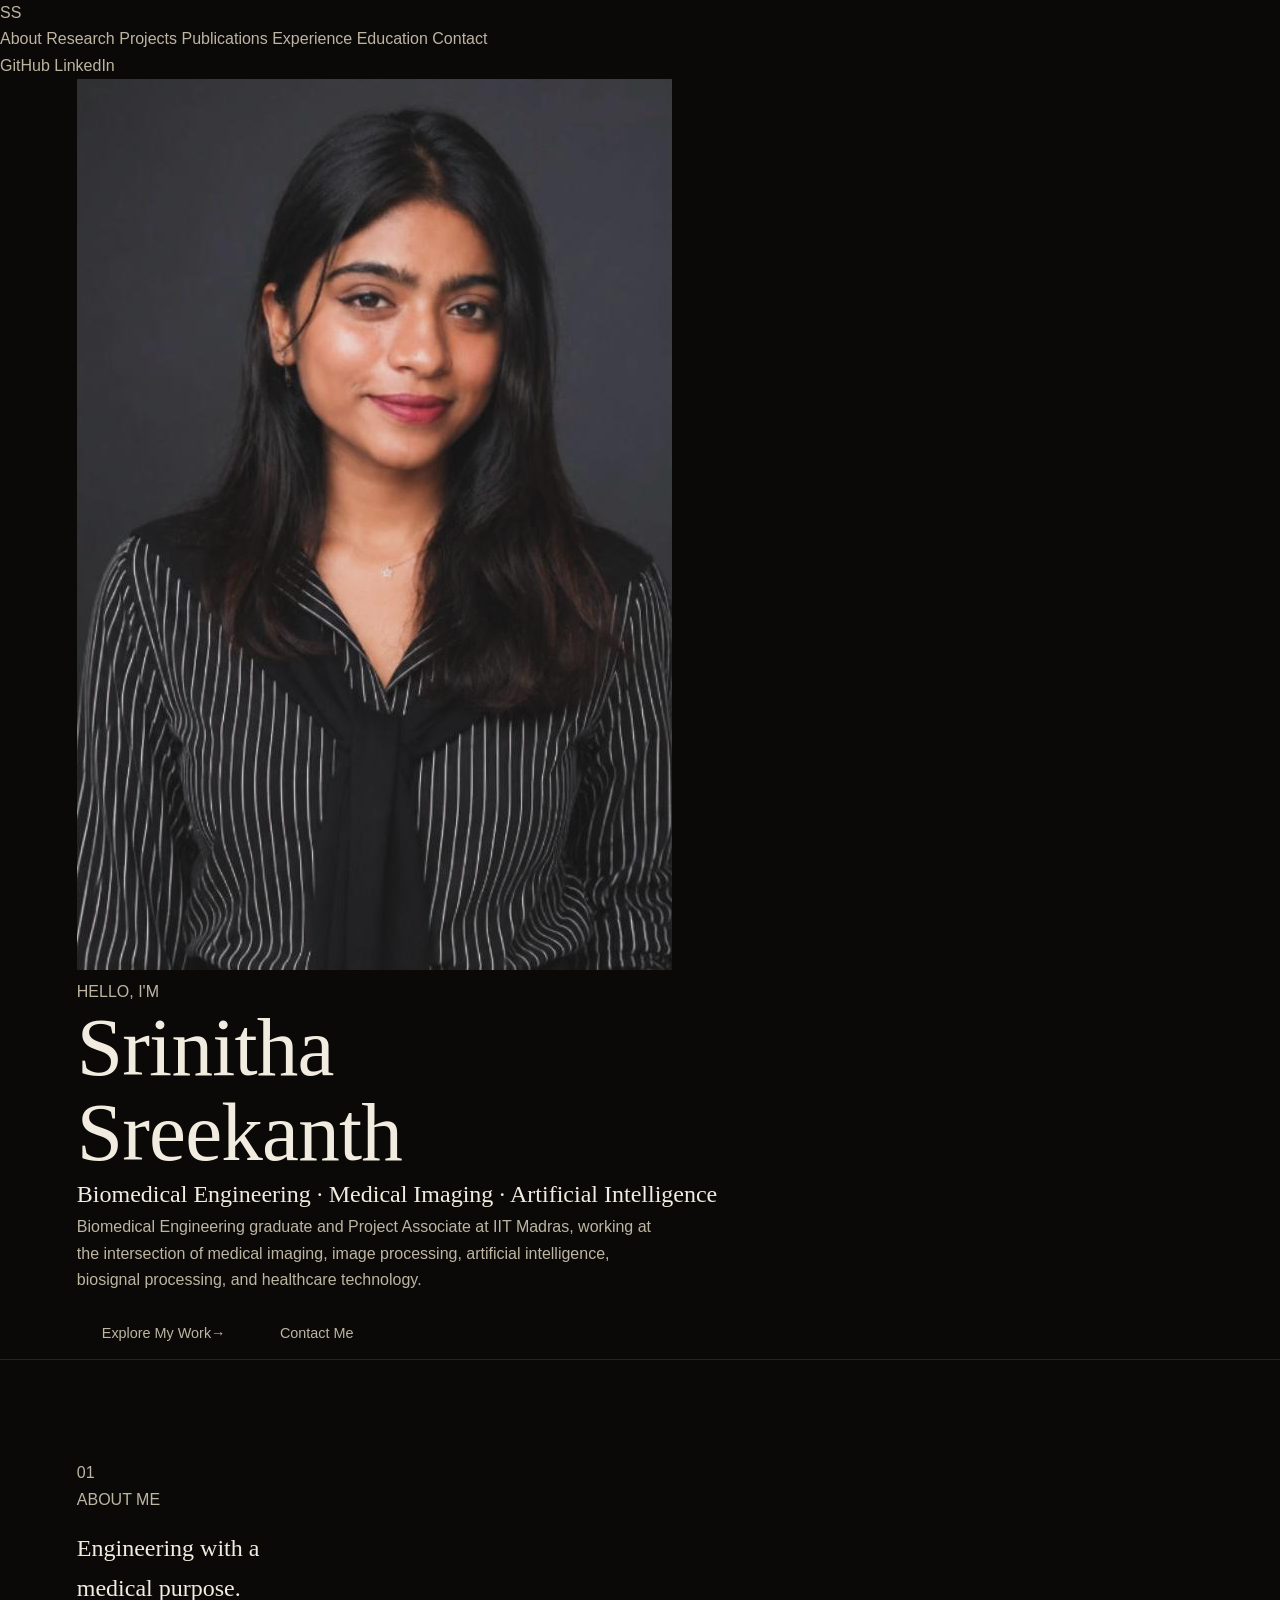
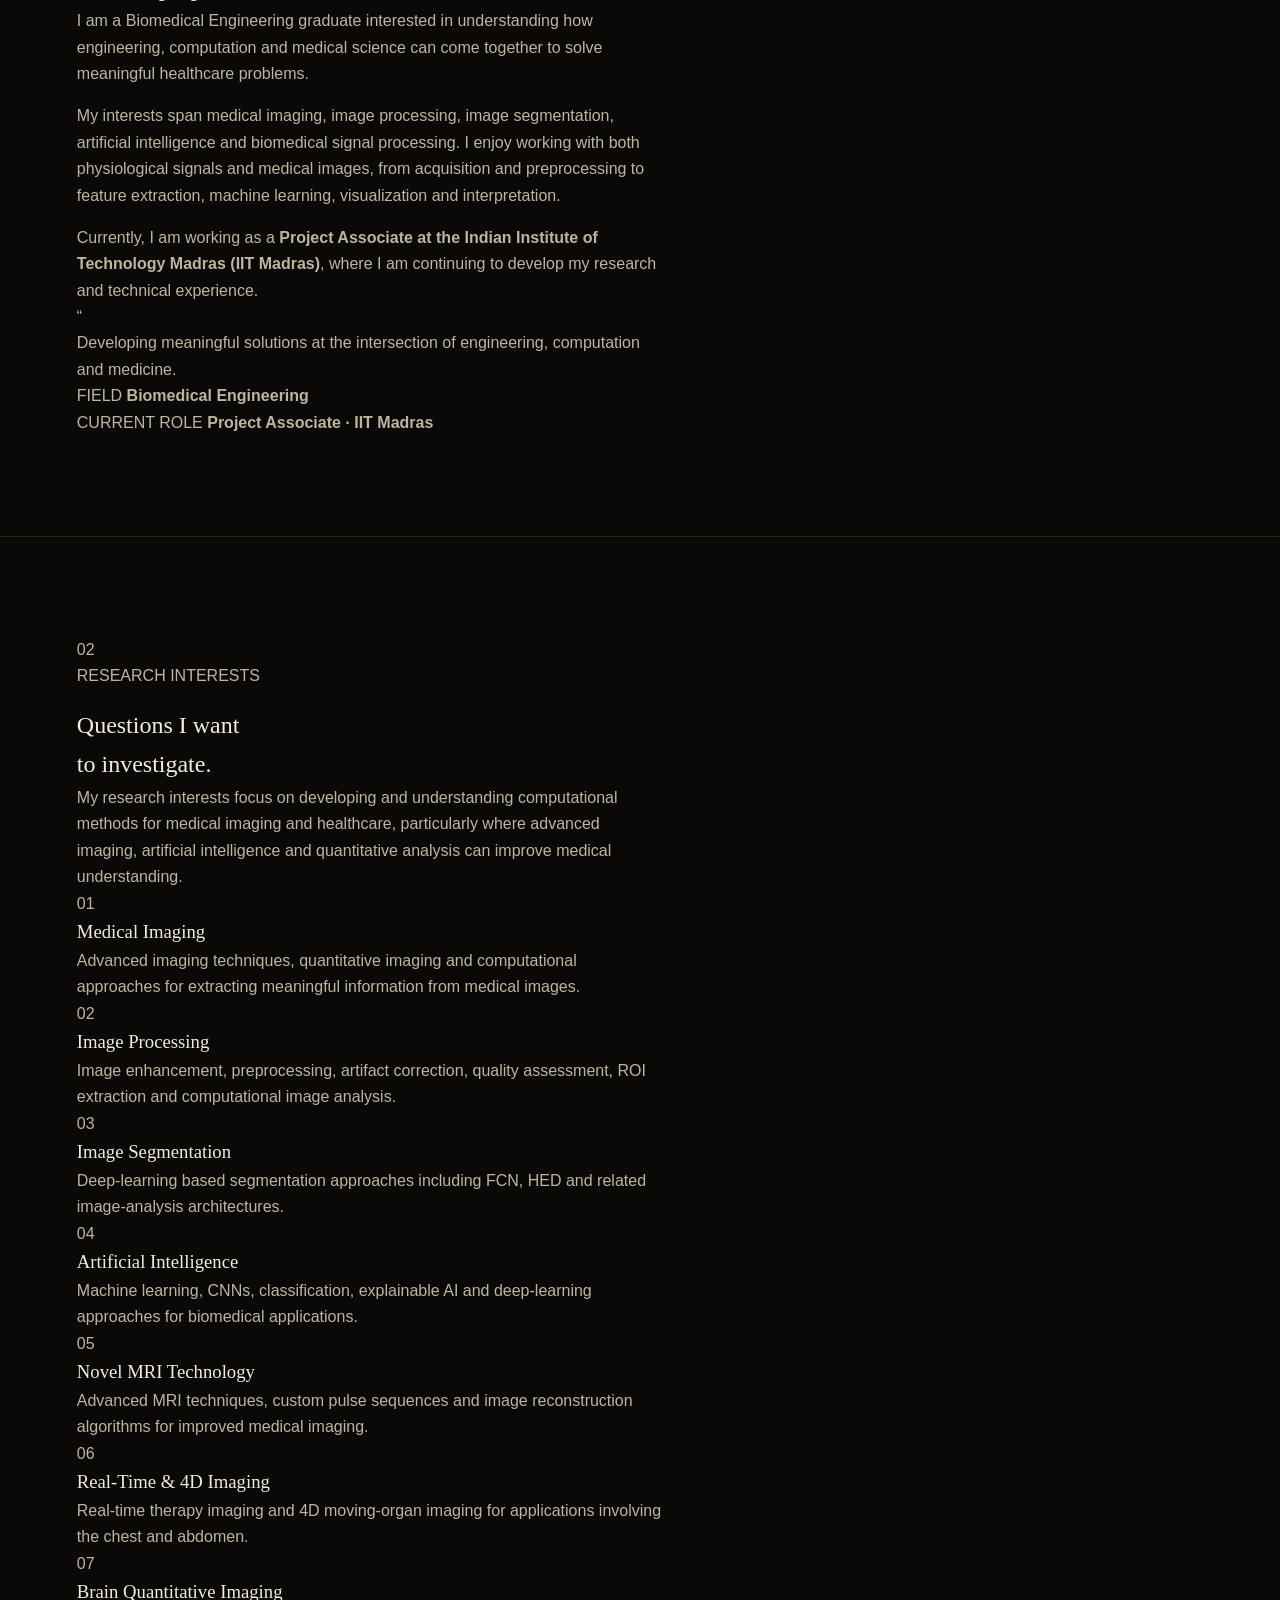
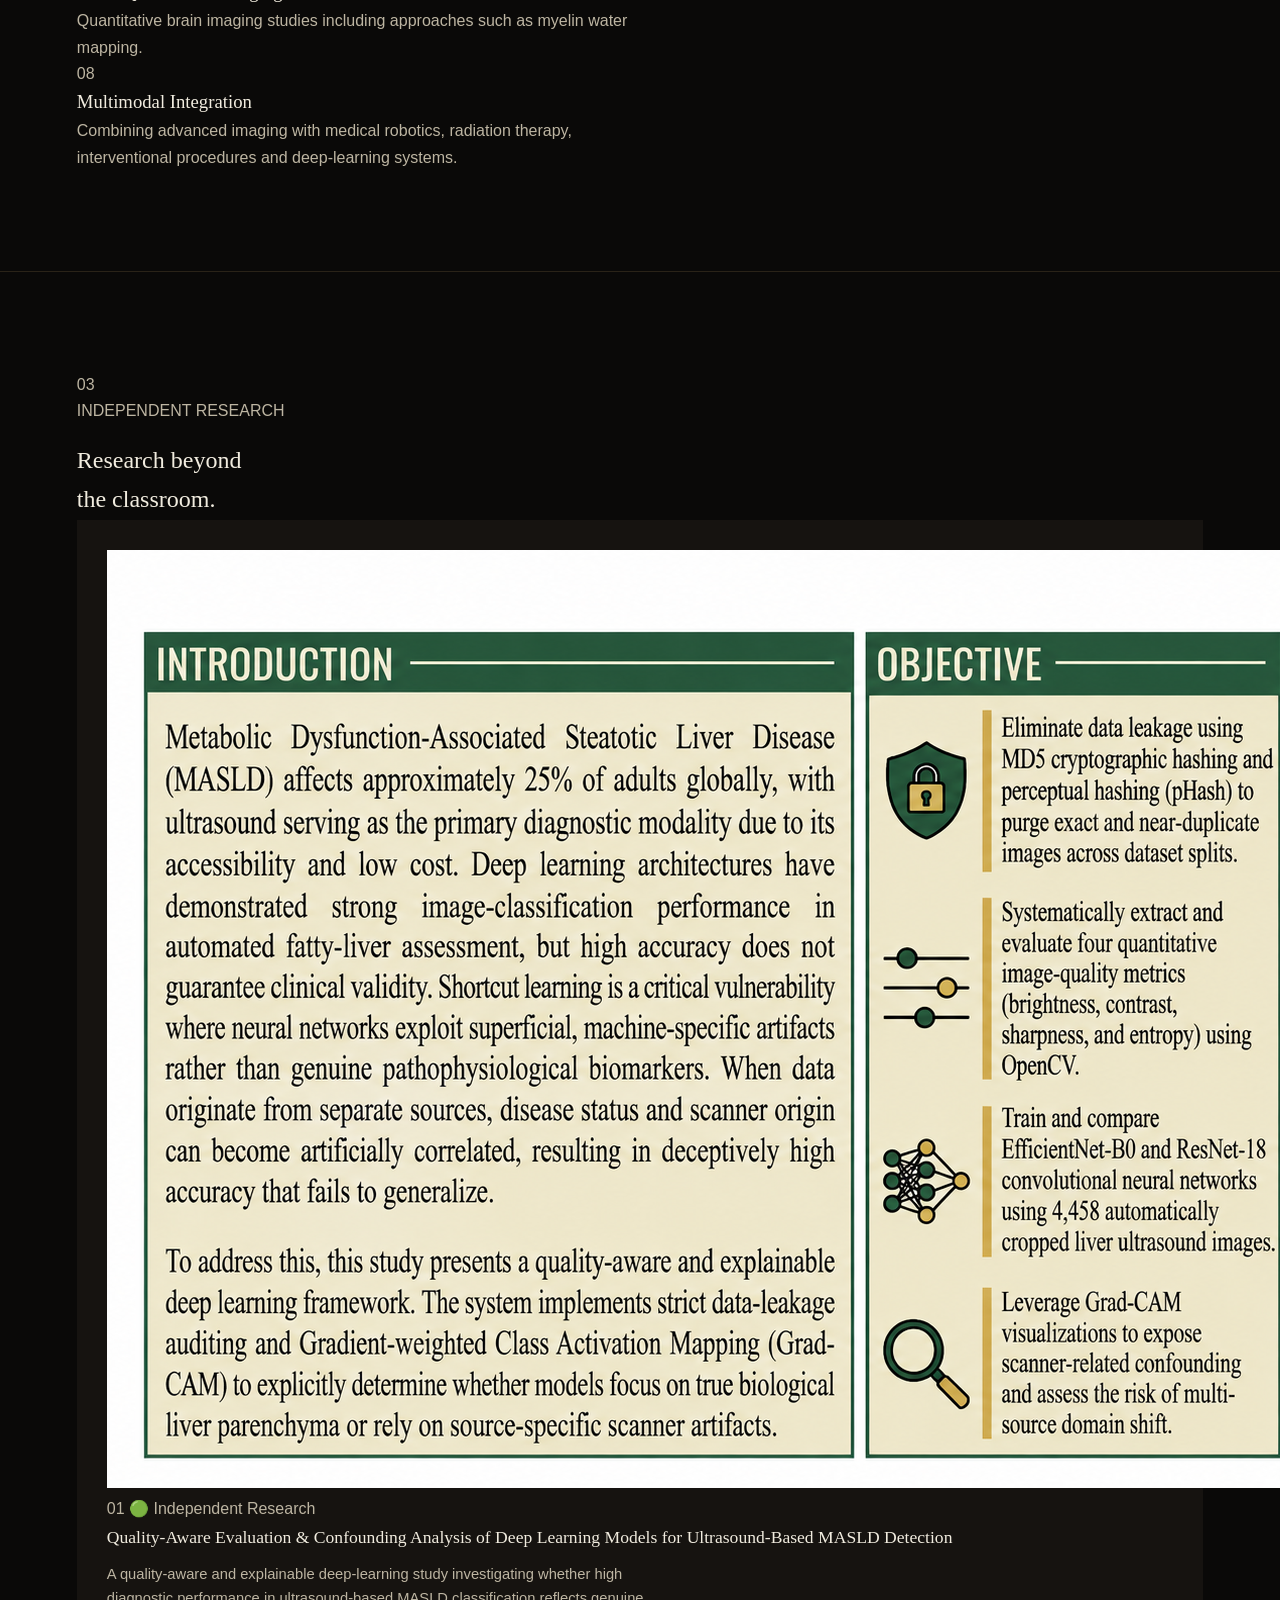
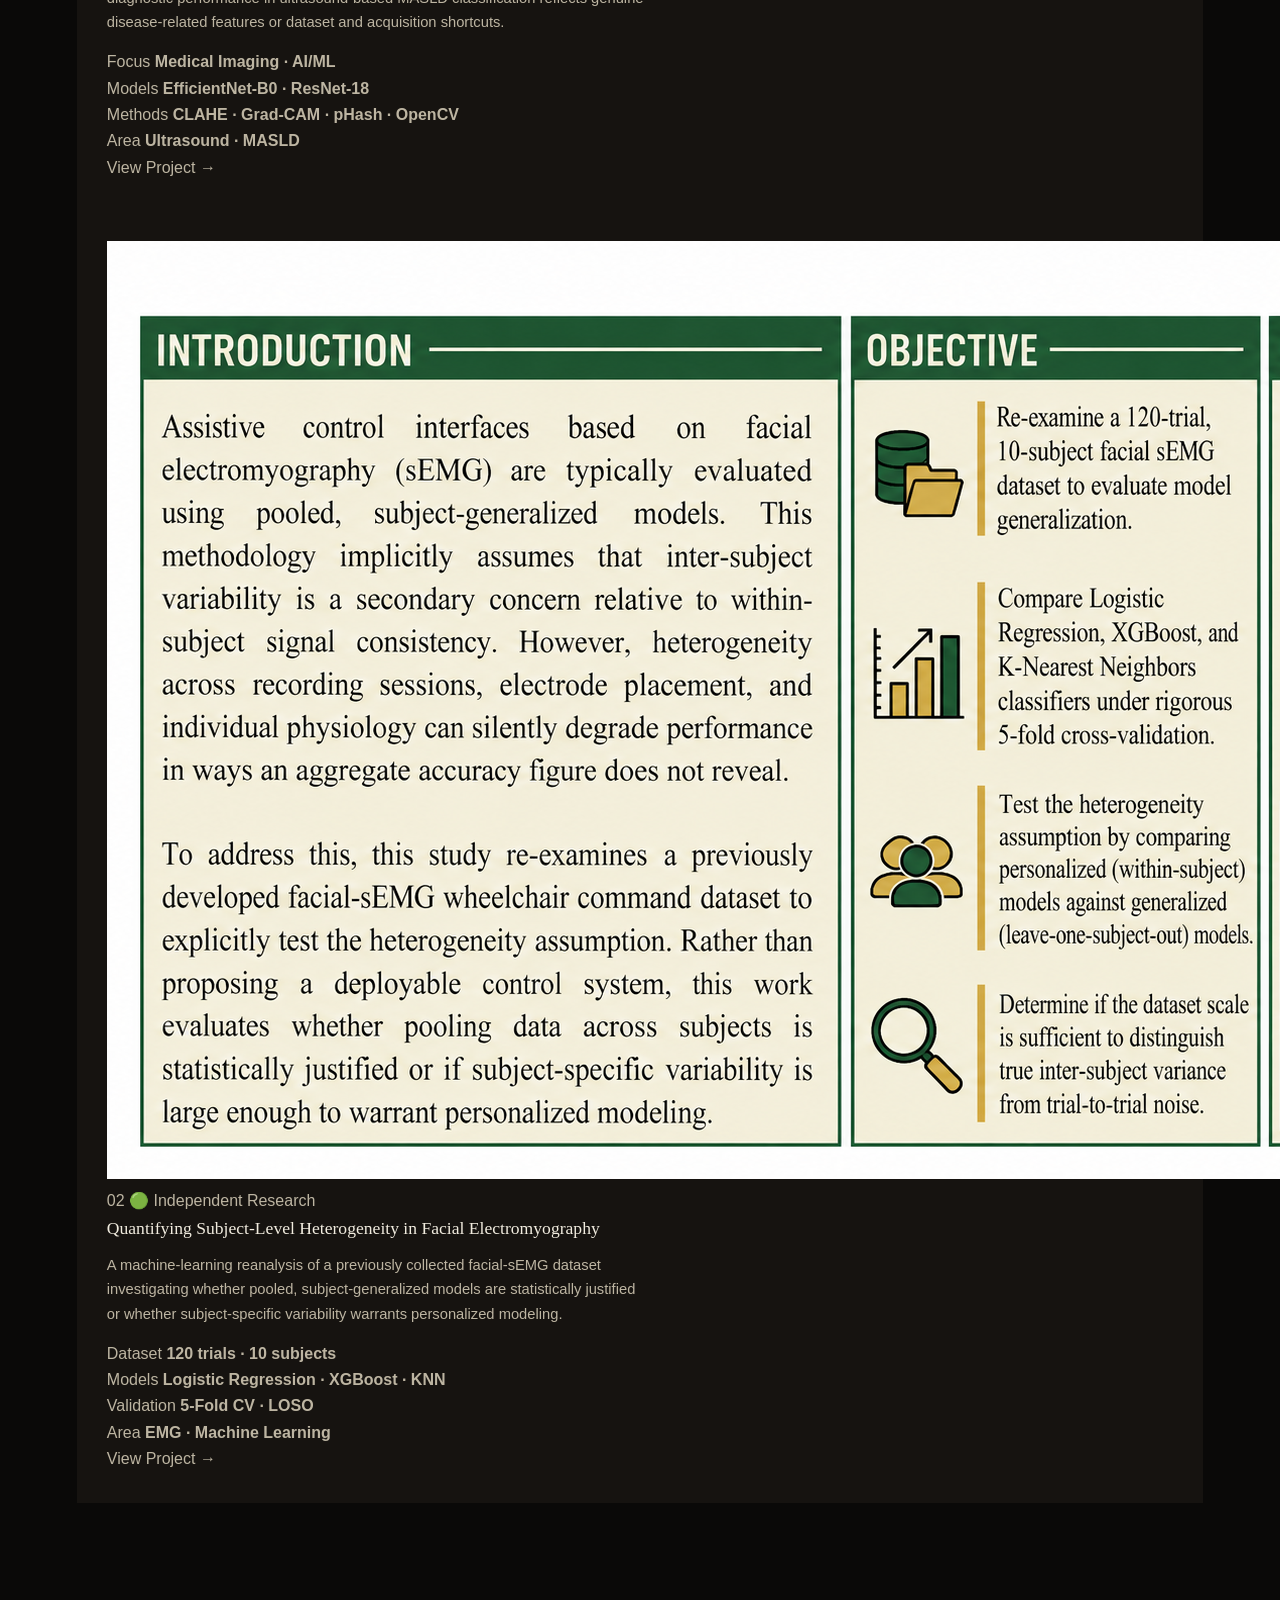
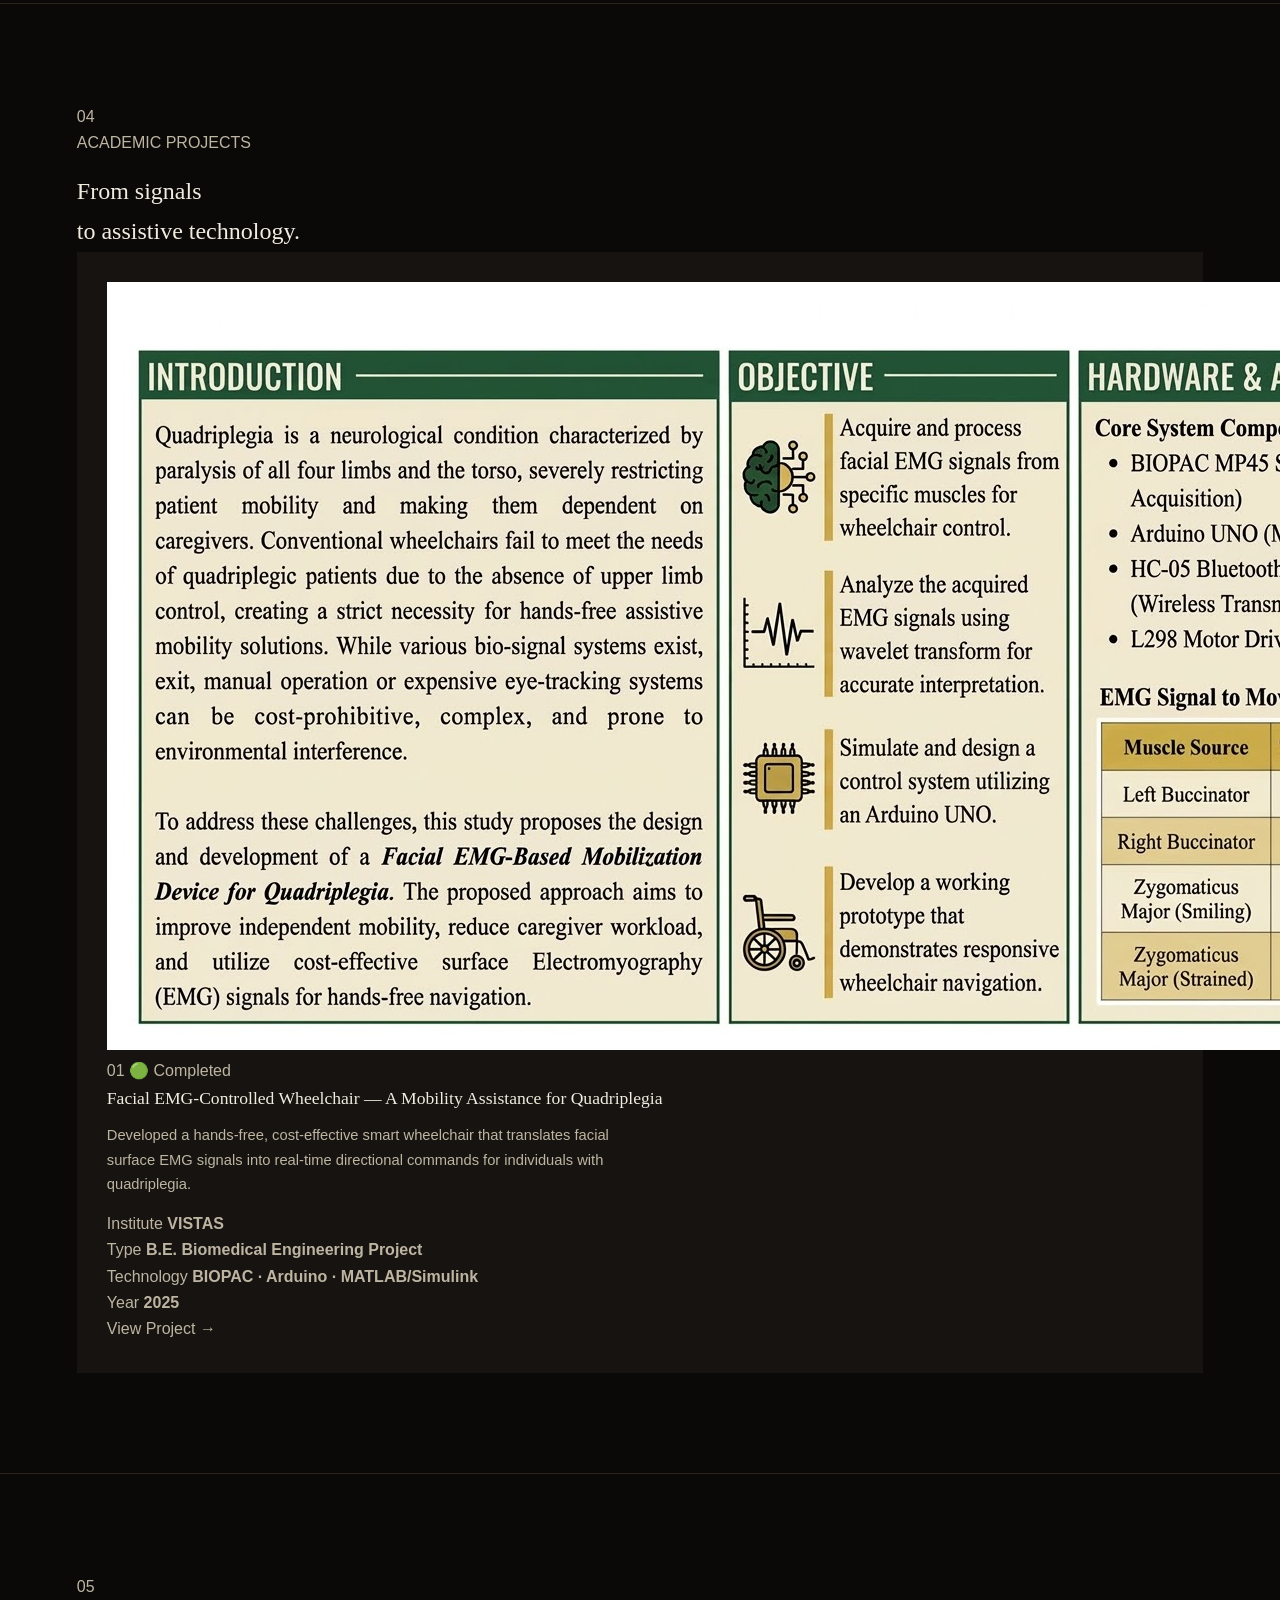
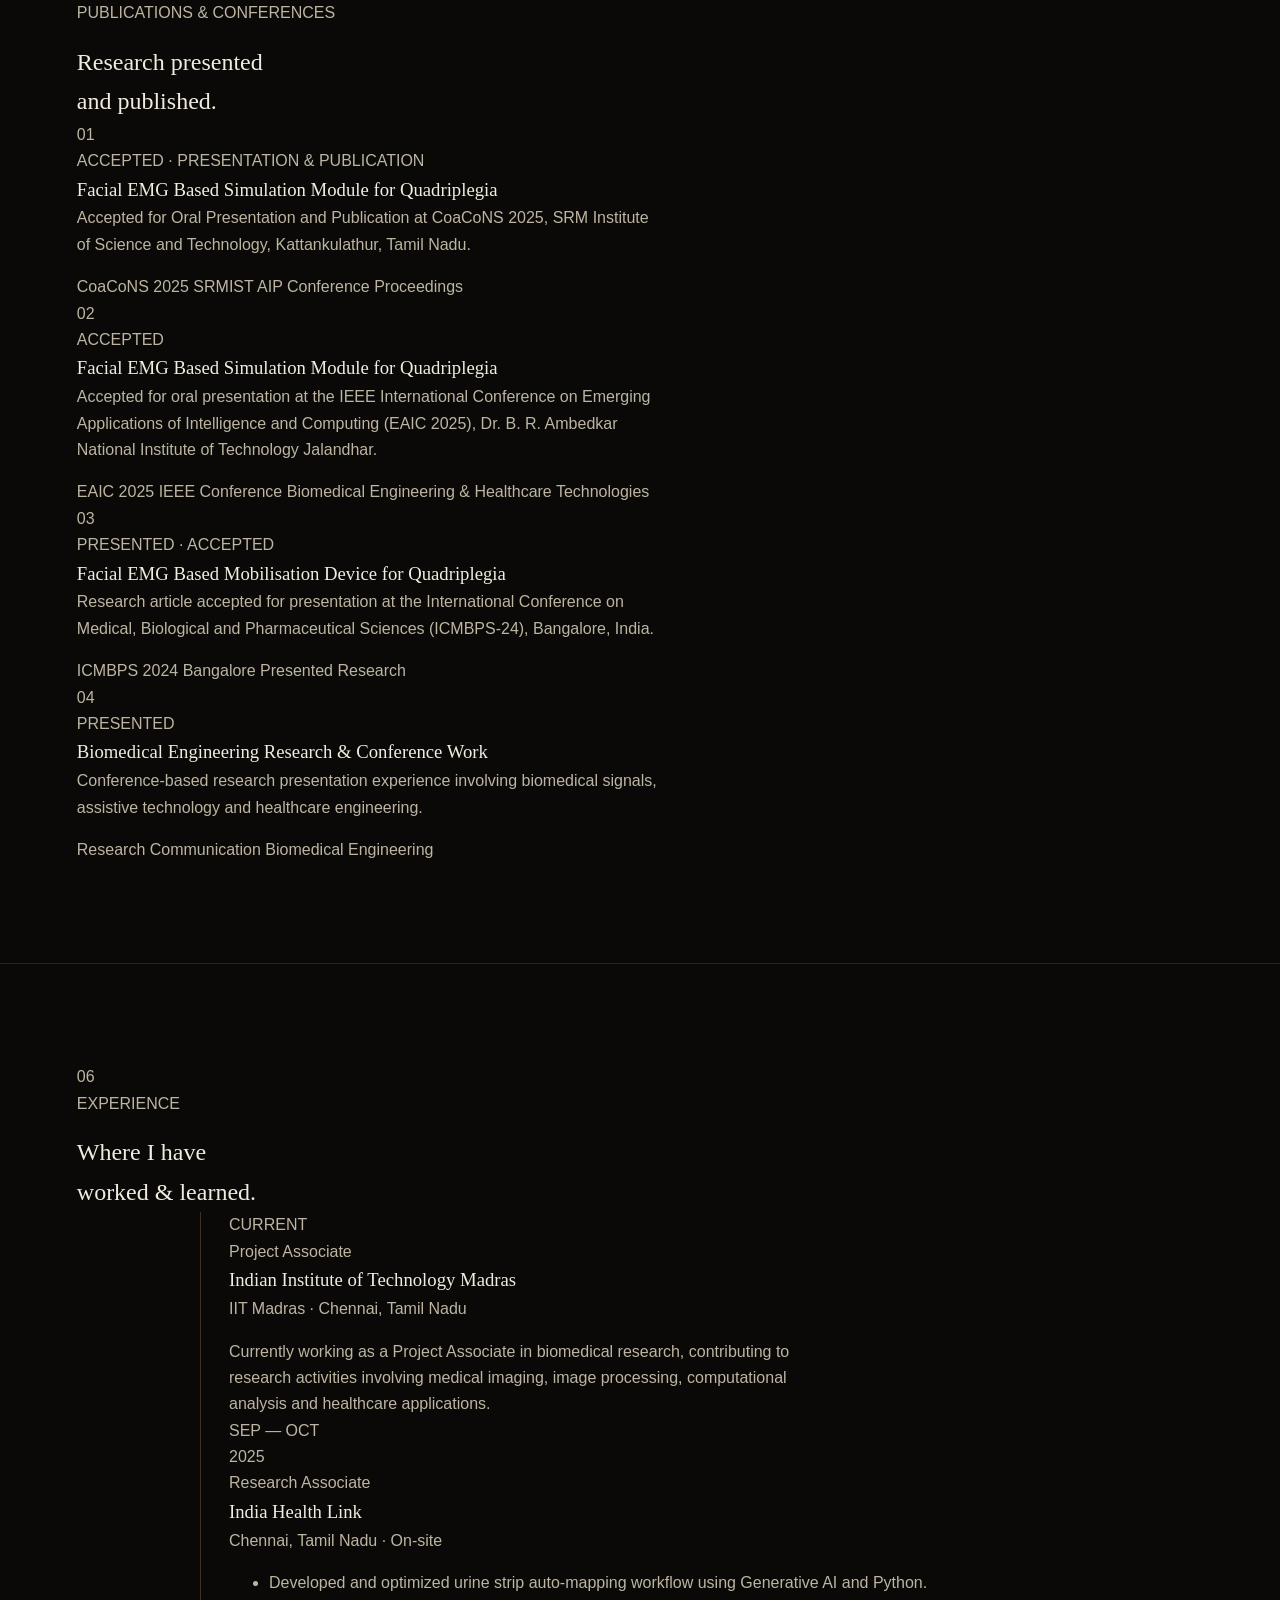
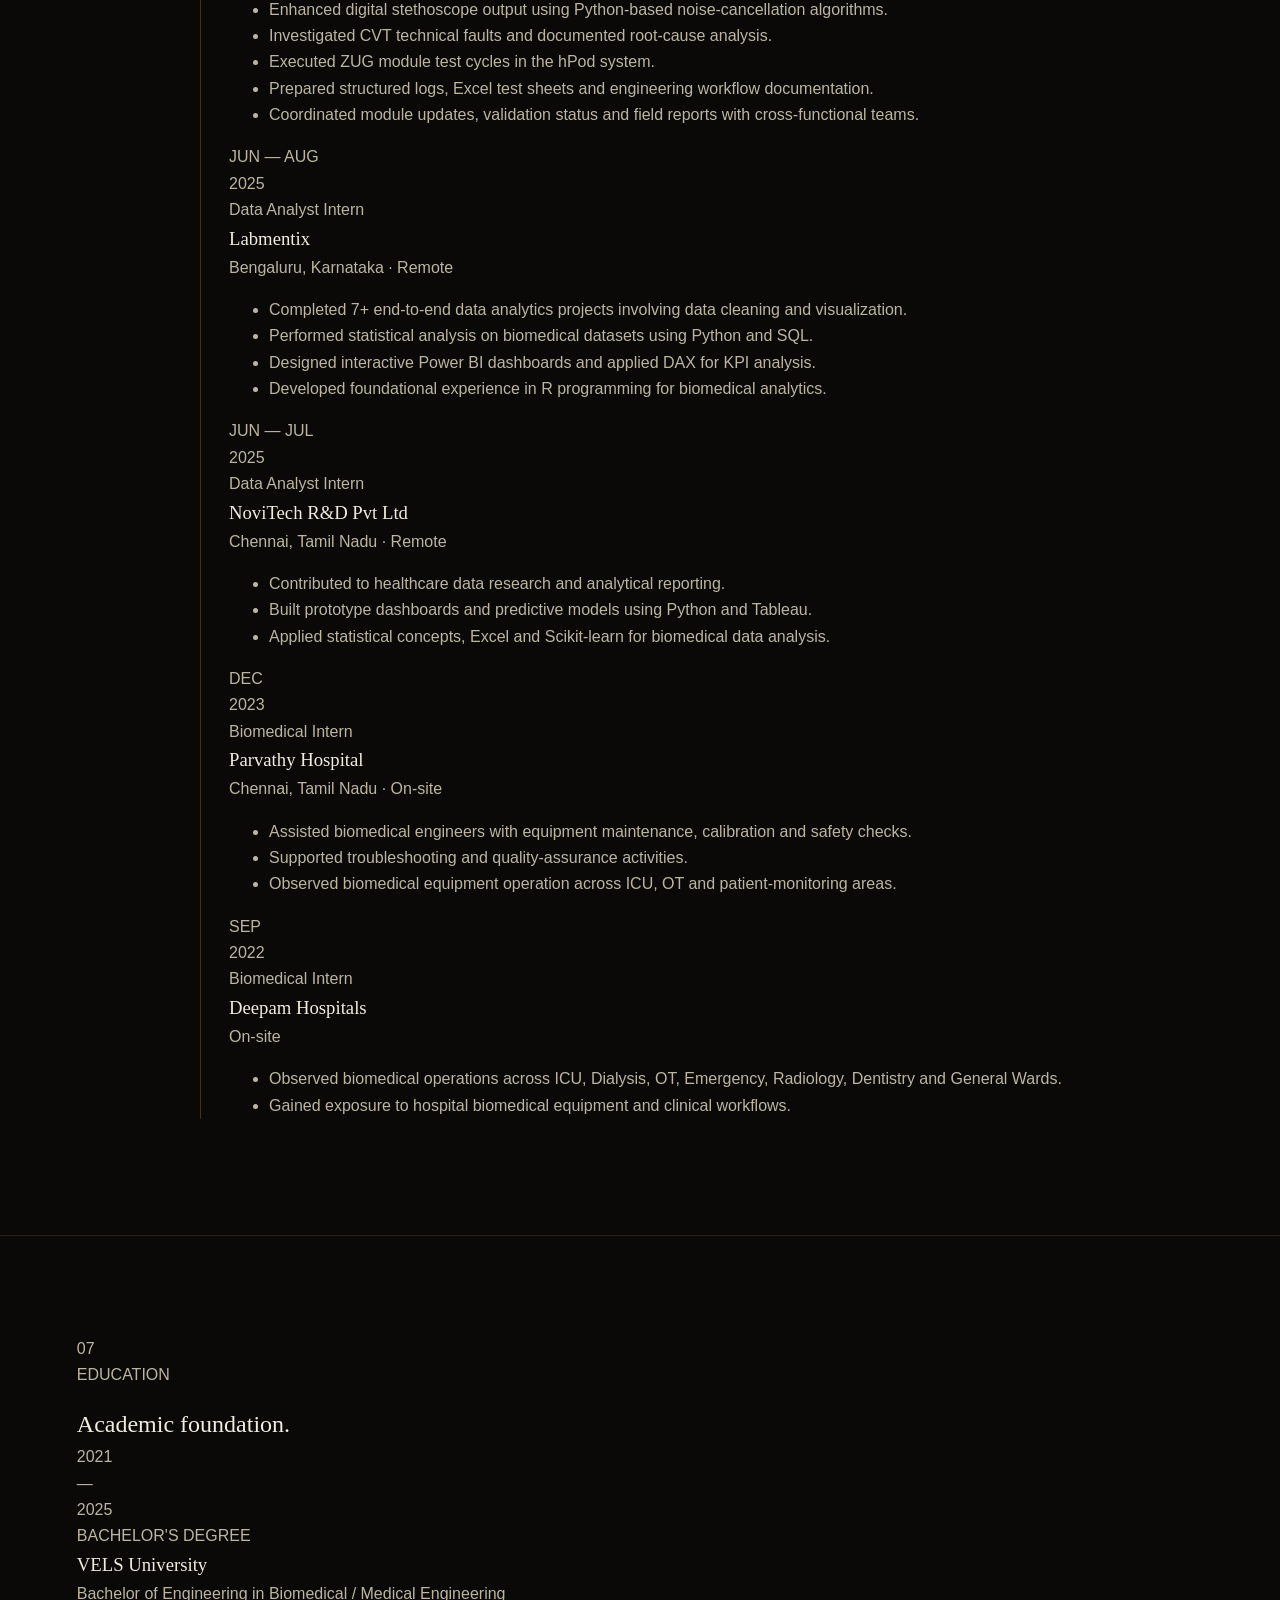
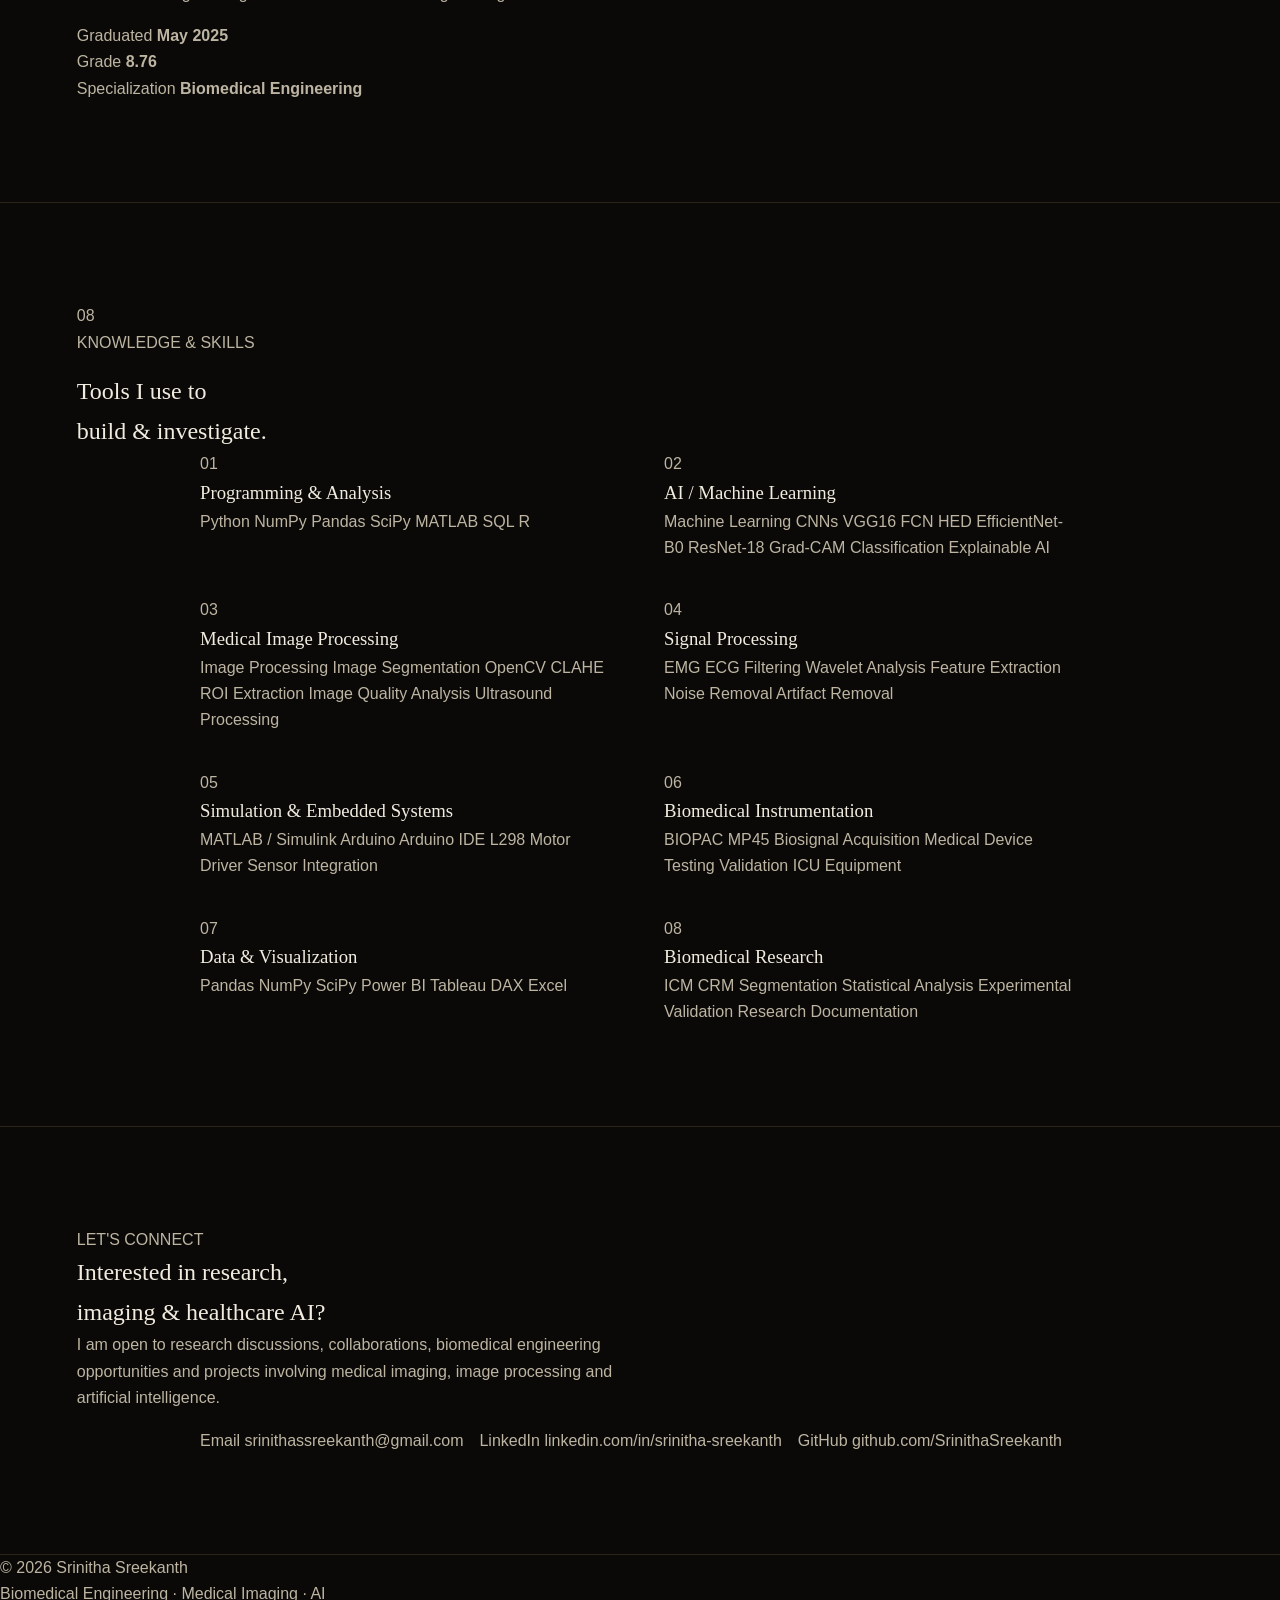
==== index.html @ 5ab697a8 "new update" ====
<!DOCTYPE html>
<html lang="en">

<head>
    <meta charset="UTF-8">
    <meta name="viewport" content="width=device-width, initial-scale=1.0">

    <title>Srinitha Sreekanth | Biomedical Engineering & Medical Imaging</title>

    <meta name="description"
        content="Srinitha Sreekanth - Biomedical Engineering, Medical Imaging, Image Processing, AI and Biomedical Research.">

    <link rel="stylesheet" href="style.css">
</head>

<body>

    <!-- =========================
         NAVIGATION
    ========================== -->

    <header class="navbar">

        <div class="logo">
            SS
        </div>

        <nav>
            <a href="#about">About</a>
            <a href="#research">Research</a>
            <a href="#projects">Projects</a>
            <a href="#publications">Publications</a>
            <a href="#experience">Experience</a>
            <a href="#education">Education</a>
            <a href="#contact">Contact</a>
        </nav>

        <div class="social-links">
            <a href="https://github.com/SrinithaSreekanth" target="_blank">GitHub</a>
            <a href="https://www.linkedin.com/in/srinitha-sreekanth" target="_blank">LinkedIn</a>
        </div>

    </header>


    <!-- =========================
         HERO
    ========================== -->

    <section class="hero">

        <div class="hero-background"></div>

        <div class="hero-content">

            <div class="hero-photo">

                <img src="profile.jpg" alt="Srinitha Sreekanth">

            </div>

            <div class="hero-text">

                <span class="eyebrow">HELLO, I'M</span>

                <h1>Srinitha<br>Sreekanth</h1>

                <h2>
                    Biomedical Engineering
                    <span>·</span>
                    Medical Imaging
                    <span>·</span>
                    Artificial Intelligence
                </h2>

                <p class="hero-description">
                    Biomedical Engineering graduate and Project Associate at
                    IIT Madras, working at the intersection of medical imaging,
                    image processing, artificial intelligence, biosignal
                    processing, and healthcare technology.
                </p>

                <div class="hero-buttons">

                    <a href="#projects" class="btn btn-primary">
                        Explore My Work
                        <span>→</span>
                    </a>

                    <a href="#contact" class="btn btn-outline">
                        Contact Me
                    </a>

                </div>

            </div>

        </div>

    </section>


    <!-- =========================
         ABOUT
    ========================== -->

    <section id="about" class="section">

        <div class="section-heading">

            <span>01</span>

            <div>
                <p class="section-label">ABOUT ME</p>
                <h2>Engineering with a<br>medical purpose.</h2>
            </div>

        </div>

        <div class="about-grid">

            <div class="about-main">

                <p class="large-text">
                    I am a Biomedical Engineering graduate interested in
                    understanding how engineering, computation and medical
                    science can come together to solve meaningful healthcare
                    problems.
                </p>

                <p>
                    My interests span medical imaging, image processing,
                    image segmentation, artificial intelligence and biomedical
                    signal processing. I enjoy working with both physiological
                    signals and medical images, from acquisition and
                    preprocessing to feature extraction, machine learning,
                    visualization and interpretation.
                </p>

                <p>
                    Currently, I am working as a <strong>Project Associate at
                    the Indian Institute of Technology Madras (IIT Madras)</strong>,
                    where I am continuing to develop my research and technical
                    experience.
                </p>

            </div>

            <div class="about-side">

                <div class="quote-box">
                    <span class="quote-mark">“</span>

                    <p>
                        Developing meaningful solutions at the intersection
                        of engineering, computation and medicine.
                    </p>

                </div>

                <div class="about-stat">
                    <span>FIELD</span>
                    <strong>Biomedical Engineering</strong>
                </div>

                <div class="about-stat">
                    <span>CURRENT ROLE</span>
                    <strong>Project Associate · IIT Madras</strong>
                </div>

            </div>

        </div>

    </section>


    <!-- =========================
         RESEARCH INTERESTS
    ========================== -->

    <section id="research" class="section dark-section">

        <div class="section-heading">

            <span>02</span>

            <div>
                <p class="section-label">RESEARCH INTERESTS</p>
                <h2>Questions I want<br>to investigate.</h2>
            </div>

        </div>

        <div class="research-intro">

            <p>
                My research interests focus on developing and understanding
                computational methods for medical imaging and healthcare,
                particularly where advanced imaging, artificial intelligence
                and quantitative analysis can improve medical understanding.
            </p>

        </div>

        <div class="research-grid">

            <div class="research-card">
                <span>01</span>
                <h3>Medical Imaging</h3>
                <p>
                    Advanced imaging techniques, quantitative imaging and
                    computational approaches for extracting meaningful
                    information from medical images.
                </p>
            </div>

            <div class="research-card">
                <span>02</span>
                <h3>Image Processing</h3>
                <p>
                    Image enhancement, preprocessing, artifact correction,
                    quality assessment, ROI extraction and computational
                    image analysis.
                </p>
            </div>

            <div class="research-card">
                <span>03</span>
                <h3>Image Segmentation</h3>
                <p>
                    Deep-learning based segmentation approaches including
                    FCN, HED and related image-analysis architectures.
                </p>
            </div>

            <div class="research-card">
                <span>04</span>
                <h3>Artificial Intelligence</h3>
                <p>
                    Machine learning, CNNs, classification, explainable AI
                    and deep-learning approaches for biomedical applications.
                </p>
            </div>

            <div class="research-card">
                <span>05</span>
                <h3>Novel MRI Technology</h3>
                <p>
                    Advanced MRI techniques, custom pulse sequences and image
                    reconstruction algorithms for improved medical imaging.
                </p>
            </div>

            <div class="research-card">
                <span>06</span>
                <h3>Real-Time & 4D Imaging</h3>
                <p>
                    Real-time therapy imaging and 4D moving-organ imaging for
                    applications involving the chest and abdomen.
                </p>
            </div>

            <div class="research-card">
                <span>07</span>
                <h3>Brain Quantitative Imaging</h3>
                <p>
                    Quantitative brain imaging studies including approaches
                    such as myelin water mapping.
                </p>
            </div>

            <div class="research-card">
                <span>08</span>
                <h3>Multimodal Integration</h3>
                <p>
                    Combining advanced imaging with medical robotics,
                    radiation therapy, interventional procedures and
                    deep-learning systems.
                </p>
            </div>

        </div>

    </section>


    <!-- =========================
         INDEPENDENT RESEARCH
    ========================== -->

    <section id="independent-research" class="section">

        <div class="section-heading">

            <span>03</span>

            <div>
                <p class="section-label">INDEPENDENT RESEARCH</p>
                <h2>Research beyond<br>the classroom.</h2>
            </div>

        </div>

        <div class="project-list">


            <!-- MASLD -->

            <article class="project-card featured-project">

                <div class="project-image">

                    <img src="projects/masld-quality-calibration/01-introduction.png"
                        alt="MASLD quality-aware deep learning study"
                        onerror="this.style.display='none';">

                </div>

                <div class="project-content">

                    <div class="project-meta-top">

                        <span class="project-number">01</span>

                        <span class="status">
                            🟢 Independent Research
                        </span>

                    </div>

                    <h3>
                        Quality-Aware Evaluation & Confounding Analysis of
                        Deep Learning Models for Ultrasound-Based MASLD Detection
                    </h3>

                    <p class="project-description">

                        A quality-aware and explainable deep-learning study
                        investigating whether high diagnostic performance in
                        ultrasound-based MASLD classification reflects genuine
                        disease-related features or dataset and acquisition
                        shortcuts.

                    </p>

                    <div class="project-details">

                        <div>
                            <span>Focus</span>
                            <strong>Medical Imaging · AI/ML</strong>
                        </div>

                        <div>
                            <span>Models</span>
                            <strong>EfficientNet-B0 · ResNet-18</strong>
                        </div>

                        <div>
                            <span>Methods</span>
                            <strong>CLAHE · Grad-CAM · pHash · OpenCV</strong>
                        </div>

                        <div>
                            <span>Area</span>
                            <strong>Ultrasound · MASLD</strong>
                        </div>

                    </div>

                    <div class="project-buttons">

                        <a href="projects/masld-quality-calibration/index.html"
                            class="project-btn">
                            View Project →
                        </a>

                    </div>

                </div>

            </article>


            <!-- HETEROGENEITY -->

            <article class="project-card featured-project">

                <div class="project-image">

                    <img src="projects/facial-emg-heterogeneity/01-introduction.png"
                        alt="Facial EMG heterogeneity study"
                        onerror="this.style.display='none';">

                </div>

                <div class="project-content">

                    <div class="project-meta-top">

                        <span class="project-number">02</span>

                        <span class="status">
                            🟢 Independent Research
                        </span>

                    </div>

                    <h3>
                        Quantifying Subject-Level Heterogeneity in
                        Facial Electromyography
                    </h3>

                    <p class="project-description">

                        A machine-learning reanalysis of a previously collected
                        facial-sEMG dataset investigating whether pooled,
                        subject-generalized models are statistically justified
                        or whether subject-specific variability warrants
                        personalized modeling.

                    </p>

                    <div class="project-details">

                        <div>
                            <span>Dataset</span>
                            <strong>120 trials · 10 subjects</strong>
                        </div>

                        <div>
                            <span>Models</span>
                            <strong>Logistic Regression · XGBoost · KNN</strong>
                        </div>

                        <div>
                            <span>Validation</span>
                            <strong>5-Fold CV · LOSO</strong>
                        </div>

                        <div>
                            <span>Area</span>
                            <strong>EMG · Machine Learning</strong>
                        </div>

                    </div>

                    <div class="project-buttons">

                        <a href="projects/facial-emg-heterogeneity/index.html"
                            class="project-btn">
                            View Project →
                        </a>

                    </div>

                </div>

            </article>

        </div>

    </section>


    <!-- =========================
         ACADEMIC PROJECTS
    ========================== -->

    <section id="projects" class="section dark-section">

        <div class="section-heading">

            <span>04</span>

            <div>
                <p class="section-label">ACADEMIC PROJECTS</p>
                <h2>From signals<br>to assistive technology.</h2>
            </div>

        </div>


        <article class="project-card featured-project">

            <div class="project-image">

                <img src="projects/facial-emg-wheelchair/01-introduction.png"
                    alt="Facial EMG controlled wheelchair">

            </div>

            <div class="project-content">

                <div class="project-meta-top">

                    <span class="project-number">01</span>

                    <span class="status">
                        🟢 Completed
                    </span>

                </div>

                <h3>
                    Facial EMG-Controlled Wheelchair —
                    A Mobility Assistance for Quadriplegia
                </h3>

                <p class="project-description">

                    Developed a hands-free, cost-effective smart wheelchair
                    that translates facial surface EMG signals into
                    real-time directional commands for individuals with
                    quadriplegia.

                </p>

                <div class="project-details">

                    <div>
                        <span>Institute</span>
                        <strong>VISTAS</strong>
                    </div>

                    <div>
                        <span>Type</span>
                        <strong>B.E. Biomedical Engineering Project</strong>
                    </div>

                    <div>
                        <span>Technology</span>
                        <strong>BIOPAC · Arduino · MATLAB/Simulink</strong>
                    </div>

                    <div>
                        <span>Year</span>
                        <strong>2025</strong>
                    </div>

                </div>

                <div class="project-buttons">

                    <a href="projects/facial-emg-wheelchair/index.html"
                        class="project-btn">
                        View Project →
                    </a>

                </div>

            </div>

        </article>

    </section>


    <!-- =========================
         PUBLICATIONS
    ========================== -->

    <section id="publications" class="section">

        <div class="section-heading">

            <span>05</span>

            <div>
                <p class="section-label">PUBLICATIONS & CONFERENCES</p>
                <h2>Research presented<br>and published.</h2>
            </div>

        </div>


        <div class="publication-list">


            <article class="publication">

                <div class="publication-number">
                    01
                </div>

                <div class="publication-content">

                    <div class="publication-status">
                        ACCEPTED · PRESENTATION & PUBLICATION
                    </div>

                    <h3>
                        Facial EMG Based Simulation Module for Quadriplegia
                    </h3>

                    <p>
                        Accepted for Oral Presentation and Publication at
                        CoaCoNS 2025, SRM Institute of Science and Technology,
                        Kattankulathur, Tamil Nadu.
                    </p>

                    <div class="publication-info">
                        <span>CoaCoNS 2025</span>
                        <span>SRMIST</span>
                        <span>AIP Conference Proceedings</span>
                    </div>

                </div>

            </article>


            <article class="publication">

                <div class="publication-number">
                    02
                </div>

                <div class="publication-content">

                    <div class="publication-status">
                        ACCEPTED
                    </div>

                    <h3>
                        Facial EMG Based Simulation Module for Quadriplegia
                    </h3>

                    <p>
                        Accepted for oral presentation at the IEEE International
                        Conference on Emerging Applications of Intelligence and
                        Computing (EAIC 2025), Dr. B. R. Ambedkar National
                        Institute of Technology Jalandhar.
                    </p>

                    <div class="publication-info">
                        <span>EAIC 2025</span>
                        <span>IEEE Conference</span>
                        <span>Biomedical Engineering & Healthcare Technologies</span>
                    </div>

                </div>

            </article>


            <article class="publication">

                <div class="publication-number">
                    03
                </div>

                <div class="publication-content">

                    <div class="publication-status">
                        PRESENTED · ACCEPTED
                    </div>

                    <h3>
                        Facial EMG Based Mobilisation Device for Quadriplegia
                    </h3>

                    <p>
                        Research article accepted for presentation at the
                        International Conference on Medical, Biological and
                        Pharmaceutical Sciences (ICMBPS-24), Bangalore, India.
                    </p>

                    <div class="publication-info">
                        <span>ICMBPS 2024</span>
                        <span>Bangalore</span>
                        <span>Presented Research</span>
                    </div>

                </div>

            </article>


            <article class="publication">

                <div class="publication-number">
                    04
                </div>

                <div class="publication-content">

                    <div class="publication-status">
                        PRESENTED
                    </div>

                    <h3>
                        Biomedical Engineering Research & Conference Work
                    </h3>

                    <p>
                        Conference-based research presentation experience
                        involving biomedical signals, assistive technology and
                        healthcare engineering.
                    </p>

                    <div class="publication-info">
                        <span>Research Communication</span>
                        <span>Biomedical Engineering</span>
                    </div>

                </div>

            </article>

        </div>

    </section>


    <!-- =========================
         EXPERIENCE
    ========================== -->

    <section id="experience" class="section dark-section">

        <div class="section-heading">

            <span>06</span>

            <div>
                <p class="section-label">EXPERIENCE</p>
                <h2>Where I have<br>worked & learned.</h2>
            </div>

        </div>


        <div class="timeline">


            <!-- IIT -->

            <article class="experience-item current">

                <div class="experience-date">
                    CURRENT
                </div>

                <div class="experience-line"></div>

                <div class="experience-content">

                    <span class="experience-role">
                        Project Associate
                    </span>

                    <h3>Indian Institute of Technology Madras</h3>

                    <p class="experience-location">
                        IIT Madras · Chennai, Tamil Nadu
                    </p>

                    <p>
                        Currently working as a Project Associate in biomedical
                        research, contributing to research activities involving
                        medical imaging, image processing, computational
                        analysis and healthcare applications.
                    </p>

                </div>

            </article>


            <!-- India Health Link -->

            <article class="experience-item">

                <div class="experience-date">
                    SEP — OCT<br>2025
                </div>

                <div class="experience-line"></div>

                <div class="experience-content">

                    <span class="experience-role">
                        Research Associate
                    </span>

                    <h3>India Health Link</h3>

                    <p class="experience-location">
                        Chennai, Tamil Nadu · On-site
                    </p>

                    <ul>
                        <li>
                            Developed and optimized urine strip auto-mapping
                            workflow using Generative AI and Python.
                        </li>

                        <li>
                            Enhanced digital stethoscope output using
                            Python-based noise-cancellation algorithms.
                        </li>

                        <li>
                            Investigated CVT technical faults and documented
                            root-cause analysis.
                        </li>

                        <li>
                            Executed ZUG module test cycles in the hPod system.
                        </li>

                        <li>
                            Prepared structured logs, Excel test sheets and
                            engineering workflow documentation.
                        </li>

                        <li>
                            Coordinated module updates, validation status and
                            field reports with cross-functional teams.
                        </li>
                    </ul>

                </div>

            </article>


            <!-- Labmentix -->

            <article class="experience-item">

                <div class="experience-date">
                    JUN — AUG<br>2025
                </div>

                <div class="experience-line"></div>

                <div class="experience-content">

                    <span class="experience-role">
                        Data Analyst Intern
                    </span>

                    <h3>Labmentix</h3>

                    <p class="experience-location">
                        Bengaluru, Karnataka · Remote
                    </p>

                    <ul>
                        <li>
                            Completed 7+ end-to-end data analytics projects
                            involving data cleaning and visualization.
                        </li>

                        <li>
                            Performed statistical analysis on biomedical
                            datasets using Python and SQL.
                        </li>

                        <li>
                            Designed interactive Power BI dashboards and
                            applied DAX for KPI analysis.
                        </li>

                        <li>
                            Developed foundational experience in R programming
                            for biomedical analytics.
                        </li>
                    </ul>

                </div>

            </article>


            <!-- NoviTech -->

            <article class="experience-item">

                <div class="experience-date">
                    JUN — JUL<br>2025
                </div>

                <div class="experience-line"></div>

                <div class="experience-content">

                    <span class="experience-role">
                        Data Analyst Intern
                    </span>

                    <h3>NoviTech R&D Pvt Ltd</h3>

                    <p class="experience-location">
                        Chennai, Tamil Nadu · Remote
                    </p>

                    <ul>
                        <li>
                            Contributed to healthcare data research and
                            analytical reporting.
                        </li>

                        <li>
                            Built prototype dashboards and predictive models
                            using Python and Tableau.
                        </li>

                        <li>
                            Applied statistical concepts, Excel and
                            Scikit-learn for biomedical data analysis.
                        </li>
                    </ul>

                </div>

            </article>


            <!-- Parvathy -->

            <article class="experience-item">

                <div class="experience-date">
                    DEC<br>2023
                </div>

                <div class="experience-line"></div>

                <div class="experience-content">

                    <span class="experience-role">
                        Biomedical Intern
                    </span>

                    <h3>Parvathy Hospital</h3>

                    <p class="experience-location">
                        Chennai, Tamil Nadu · On-site
                    </p>

                    <ul>
                        <li>
                            Assisted biomedical engineers with equipment
                            maintenance, calibration and safety checks.
                        </li>

                        <li>
                            Supported troubleshooting and quality-assurance
                            activities.
                        </li>

                        <li>
                            Observed biomedical equipment operation across
                            ICU, OT and patient-monitoring areas.
                        </li>
                    </ul>

                </div>

            </article>


            <!-- Deepam -->

            <article class="experience-item">

                <div class="experience-date">
                    SEP<br>2022
                </div>

                <div class="experience-line"></div>

                <div class="experience-content">

                    <span class="experience-role">
                        Biomedical Intern
                    </span>

                    <h3>Deepam Hospitals</h3>

                    <p class="experience-location">
                        On-site
                    </p>

                    <ul>
                        <li>
                            Observed biomedical operations across ICU,
                            Dialysis, OT, Emergency, Radiology, Dentistry
                            and General Wards.
                        </li>

                        <li>
                            Gained exposure to hospital biomedical equipment
                            and clinical workflows.
                        </li>
                    </ul>

                </div>

            </article>

        </div>

    </section>


    <!-- =========================
         EDUCATION
    ========================== -->

    <section id="education" class="section">

        <div class="section-heading">

            <span>07</span>

            <div>
                <p class="section-label">EDUCATION</p>
                <h2>Academic foundation.</h2>
            </div>

        </div>


        <div class="education-card">

            <div class="education-year">
                2021<br>—<br>2025
            </div>

            <div class="education-content">

                <span>BACHELOR'S DEGREE</span>

                <h3>
                    VELS University
                </h3>

                <p>
                    Bachelor of Engineering in Biomedical / Medical Engineering
                </p>

                <div class="education-details">

                    <div>
                        <span>Graduated</span>
                        <strong>May 2025</strong>
                    </div>

                    <div>
                        <span>Grade</span>
                        <strong>8.76</strong>
                    </div>

                    <div>
                        <span>Specialization</span>
                        <strong>Biomedical Engineering</strong>
                    </div>

                </div>

            </div>

        </div>

    </section>


    <!-- =========================
         KNOWLEDGE / SKILLS
    ========================== -->

    <section id="skills" class="section dark-section">

        <div class="section-heading">

            <span>08</span>

            <div>
                <p class="section-label">KNOWLEDGE & SKILLS</p>
                <h2>Tools I use to<br>build & investigate.</h2>
            </div>

        </div>


        <div class="skills-grid">


            <div class="skill-category">

                <span>01</span>

                <h3>Programming & Analysis</h3>

                <div class="skill-tags">
                    <span>Python</span>
                    <span>NumPy</span>
                    <span>Pandas</span>
                    <span>SciPy</span>
                    <span>MATLAB</span>
                    <span>SQL</span>
                    <span>R</span>
                </div>

            </div>


            <div class="skill-category">

                <span>02</span>

                <h3>AI / Machine Learning</h3>

                <div class="skill-tags">
                    <span>Machine Learning</span>
                    <span>CNNs</span>
                    <span>VGG16</span>
                    <span>FCN</span>
                    <span>HED</span>
                    <span>EfficientNet-B0</span>
                    <span>ResNet-18</span>
                    <span>Grad-CAM</span>
                    <span>Classification</span>
                    <span>Explainable AI</span>
                </div>

            </div>


            <div class="skill-category">

                <span>03</span>

                <h3>Medical Image Processing</h3>

                <div class="skill-tags">
                    <span>Image Processing</span>
                    <span>Image Segmentation</span>
                    <span>OpenCV</span>
                    <span>CLAHE</span>
                    <span>ROI Extraction</span>
                    <span>Image Quality Analysis</span>
                    <span>Ultrasound Processing</span>
                </div>

            </div>


            <div class="skill-category">

                <span>04</span>

                <h3>Signal Processing</h3>

                <div class="skill-tags">
                    <span>EMG</span>
                    <span>ECG</span>
                    <span>Filtering</span>
                    <span>Wavelet Analysis</span>
                    <span>Feature Extraction</span>
                    <span>Noise Removal</span>
                    <span>Artifact Removal</span>
                </div>

            </div>


            <div class="skill-category">

                <span>05</span>

                <h3>Simulation & Embedded Systems</h3>

                <div class="skill-tags">
                    <span>MATLAB / Simulink</span>
                    <span>Arduino</span>
                    <span>Arduino IDE</span>
                    <span>L298 Motor Driver</span>
                    <span>Sensor Integration</span>
                </div>

            </div>


            <div class="skill-category">

                <span>06</span>

                <h3>Biomedical Instrumentation</h3>

                <div class="skill-tags">
                    <span>BIOPAC MP45</span>
                    <span>Biosignal Acquisition</span>
                    <span>Medical Device Testing</span>
                    <span>Validation</span>
                    <span>ICU Equipment</span>
                </div>

            </div>


            <div class="skill-category">

                <span>07</span>

                <h3>Data & Visualization</h3>

                <div class="skill-tags">
                    <span>Pandas</span>
                    <span>NumPy</span>
                    <span>SciPy</span>
                    <span>Power BI</span>
                    <span>Tableau</span>
                    <span>DAX</span>
                    <span>Excel</span>
                </div>

            </div>


            <div class="skill-category">

                <span>08</span>

                <h3>Biomedical Research</h3>

                <div class="skill-tags">
                    <span>ICM</span>
                    <span>CRM</span>
                    <span>Segmentation</span>
                    <span>Statistical Analysis</span>
                    <span>Experimental Validation</span>
                    <span>Research Documentation</span>
                </div>

            </div>

        </div>

    </section>


    <!-- =========================
         CONTACT
    ========================== -->

    <section id="contact" class="section contact-section">

        <div class="contact-inner">

            <span class="section-label">LET'S CONNECT</span>

            <h2>
                Interested in research,<br>
                imaging & healthcare AI?
            </h2>

            <p>
                I am open to research discussions, collaborations,
                biomedical engineering opportunities and projects involving
                medical imaging, image processing and artificial intelligence.
            </p>

            <div class="contact-links">

                <a href="mailto:srinithassreekanth@gmail.com">
                    <span>Email</span>
                    srinithassreekanth@gmail.com
                </a>

                <a href="https://www.linkedin.com/in/srinitha-sreekanth"
                    target="_blank">

                    <span>LinkedIn</span>
                    linkedin.com/in/srinitha-sreekanth

                </a>

                <a href="https://github.com/SrinithaSreekanth"
                    target="_blank">

                    <span>GitHub</span>
                    github.com/SrinithaSreekanth

                </a>

            </div>

        </div>

    </section>


    <!-- =========================
         FOOTER
    ========================== -->

    <footer>

        <div>
            © 2026 Srinitha Sreekanth
        </div>

        <div>
            Biomedical Engineering · Medical Imaging · AI
        </div>

    </footer>


</body>
</html>
---- style.css ----
/* =========================================================
   SRINITHA SREEKANTH — PORTFOLIO
   Black + antique gold, academic / research aesthetic
========================================================= */

/* ---------- Tokens ---------- */
:root {
  --bg: #0a0908;
  --bg-soft: #110f0c;
  --surface: #161310;
  --surface-hover: #1c1813;
  --border: #2a2318;
  --border-strong: #3d3220;

  --gold: #c9a24b;
  --gold-bright: #e6c477;
  --gold-dim: #8a7038;

  --ivory: #f1ecdf;
  --ivory-dim: #bdb5a2;
  --text-muted: #8c8474;

  --serif: "Fraunces", "Iowan Old Style", Georgia, serif;
  --sans: "Manrope", -apple-system, BlinkMacSystemFont, "Segoe UI", sans-serif;

  --max: 880px;
}

* { box-sizing: border-box; }

html {
  scroll-behavior: smooth;
  scroll-padding-top: 84px;
}

@media (prefers-reduced-motion: reduce) {
  html { scroll-behavior: auto; }
  * { animation-duration: 0.001ms !important; animation-iteration-count: 1 !important; transition-duration: 0.001ms !important; }
}

body {
  margin: 0;
  background: var(--bg);
  color: var(--ivory-dim);
  font-family: var(--sans);
  font-size: 16px;
  line-height: 1.65;
  -webkit-font-smoothing: antialiased;
}

h1, h2, h3 {
  font-family: var(--serif);
  color: var(--ivory);
  margin: 0;
  font-weight: 500;
}

a { color: inherit; text-decoration: none; }

p { margin: 0 0 1em; max-width: 66ch; }
p:last-child { margin-bottom: 0; }

::selection { background: var(--gold-dim); color: var(--bg); }

/* ---------- Nav ---------- */
.nav {
  position: sticky;
  top: 0;
  z-index: 50;
  display: flex;
  align-items: center;
  justify-content: space-between;
  padding: 20px 6%;
  background: rgba(10, 9, 8, 0.82);
  backdrop-filter: blur(10px);
  border-bottom: 1px solid var(--border);
}

.nav-name {
  font-family: var(--serif);
  font-size: 1.05rem;
  color: var(--ivory);
  letter-spacing: 0.01em;
}

.nav-links {
  display: flex;
  gap: 32px;
}

.nav-links a {
  font-size: 0.88rem;
  color: var(--ivory-dim);
  position: relative;
  padding-bottom: 4px;
  transition: color 0.2s ease;
}

.nav-links a:hover { color: var(--gold-bright); }

.nav-links a::after {
  content: "";
  position: absolute;
  left: 0;
  bottom: 0;
  width: 0;
  height: 1px;
  background: var(--gold);
  transition: width 0.25s ease;
}

.nav-links a.active { color: var(--gold-bright); }
.nav-links a.active::after { width: 100%; }

.nav-toggle {
  display: none;
  flex-direction: column;
  justify-content: center;
  gap: 5px;
  width: 32px;
  height: 32px;
  background: none;
  border: none;
  cursor: pointer;
  padding: 0;
}

.nav-toggle span {
  display: block;
  height: 1px;
  background: var(--gold);
  width: 100%;
}

/* ---------- Hero ---------- */
.hero {
  position: relative;
  min-height: 86vh;
  display: flex;
  align-items: center;
  padding: 0 6%;
  overflow: hidden;
  border-bottom: 1px solid var(--border);
}

.hero-wave {
  position: absolute;
  inset: auto 0 0 0;
  width: 100%;
  height: 46%;
  opacity: 0.55;
}

.hero-wave path {
  fill: none;
  stroke: var(--gold-dim);
  stroke-width: 1.4;
  stroke-linejoin: round;
  stroke-linecap: round;
  stroke-dasharray: 2000;
  stroke-dashoffset: 2000;
  animation: draw 2.4s ease-out 0.3s forwards;
}

@keyframes draw { to { stroke-dashoffset: 0; } }

.hero-inner { max-width: 720px; position: relative; z-index: 1; }

.hero-kicker {
  font-size: 0.85rem;
  color: var(--gold);
  margin: 0 0 20px;
  opacity: 0;
  animation: fadeUp 0.7s ease-out 0.15s forwards;
}

.hero h1 {
  font-size: clamp(2.8rem, 7vw, 5.2rem);
  line-height: 1.02;
  letter-spacing: -0.01em;
  opacity: 0;
  animation: fadeUp 0.8s ease-out 0.3s forwards;
}

.hero-role {
  margin-top: 26px;
  font-size: 1.08rem;
  color: var(--ivory-dim);
  max-width: 54ch;
  opacity: 0;
  animation: fadeUp 0.8s ease-out 0.55s forwards;
}

.hero-links {
  margin-top: 36px;
  display: flex;
  gap: 16px;
  flex-wrap: wrap;
  opacity: 0;
  animation: fadeUp 0.8s ease-out 0.75s forwards;
}

@keyframes fadeUp {
  from { opacity: 0; transform: translateY(14px); }
  to { opacity: 1; transform: translateY(0); }
}

/* ---------- Buttons ---------- */
.btn {
  display: inline-flex;
  align-items: center;
  padding: 12px 24px;
  font-size: 0.9rem;
  border-radius: 2px;
  transition: all 0.2s ease;
  border: 1px solid transparent;
}

.btn-gold {
  background: var(--gold);
  color: var(--bg);
  font-weight: 600;
}
.btn-gold:hover { background: var(--gold-bright); }

.btn-ghost {
  border-color: var(--border-strong);
  color: var(--ivory-dim);
}
.btn-ghost:hover { border-color: var(--gold); color: var(--gold-bright); }

/* ---------- Sections ---------- */
.section {
  padding: 100px 6%;
  border-bottom: 1px solid var(--border);
}

.section.alt { background: var(--bg-soft); }

.section-head { max-width: var(--max); margin: 0 auto 44px; }
.section-head h2 { font-size: 2rem; }

.section-body { max-width: var(--max); margin: 0 auto; }

#about .section-body p,
#creative .section-body p { font-size: 1.02rem; }

/* ---------- Position card ---------- */
.position-card {
  max-width: var(--max);
  margin: 0 auto;
  border: 1px solid var(--border-strong);
  border-left: 2px solid var(--gold);
  padding: 32px 36px;
  background: var(--surface);
}

.position-top {
  display: flex;
  align-items: baseline;
  justify-content: space-between;
  flex-wrap: wrap;
  gap: 8px;
  margin-bottom: 6px;
}

.position-top h3 { font-size: 1.3rem; }
.position-date { font-size: 0.85rem; color: var(--gold); }
.position-meta { font-size: 0.9rem; color: var(--text-muted); margin-bottom: 18px; }

/* ---------- Timeline ---------- */
.timeline {
  max-width: var(--max);
  margin: 0 auto;
  position: relative;
  padding-left: 28px;
  border-left: 1px solid var(--border-strong);
}

.timeline-item { position: relative; padding-bottom: 6px; }

.timeline-marker {
  position: absolute;
  left: -33px;
  top: 6px;
  width: 9px;
  height: 9px;
  border-radius: 50%;
  background: var(--gold);
  box-shadow: 0 0 0 3px var(--bg-soft);
}

.timeline-year { font-size: 0.82rem; color: var(--gold); display: block; margin-bottom: 6px; }
.timeline-content h3 { font-size: 1.15rem; margin-bottom: 6px; }

/* ---------- Project grid ---------- */
.project-grid {
  max-width: var(--max);
  margin: 0 auto;
  display: grid;
  grid-template-columns: repeat(2, 1fr);
  gap: 1px;
  background: var(--border);
  border: 1px solid var(--border);
}

.project-card { background: var(--surface); padding: 30px; transition: background 0.25s ease; }
.project-card:hover { background: var(--surface-hover); }

.project-tag {
  font-size: 0.72rem;
  color: var(--gold);
  border: 1px solid var(--gold-dim);
  padding: 3px 9px;
  border-radius: 2px;
  display: inline-block;
  margin-bottom: 14px;
}

.project-card h3 { font-size: 1.1rem; margin-bottom: 10px; }
.project-card p { font-size: 0.92rem; color: var(--ivory-dim); }

/* ---------- Publications ---------- */
.pub-list {
  list-style: none;
  margin: 0 auto;
  padding: 0;
  max-width: var(--max);
  border-top: 1px solid var(--border-strong);
}

.pub-list li {
  display: flex;
  align-items: flex-start;
  justify-content: space-between;
  gap: 24px;
  padding: 26px 0;
  border-bottom: 1px solid var(--border-strong);
}

.pub-main h3 { font-size: 1.05rem; margin-bottom: 6px; font-weight: 500; }
.pub-venue { font-size: 0.88rem; color: var(--text-muted); margin: 0; }
.pub-status { font-size: 0.78rem; color: var(--text-muted); white-space: nowrap; padding-top: 4px; }
.pub-status.published { color: var(--gold-bright); }

/* ---------- Skills ---------- */
.skills-grid {
  max-width: var(--max);
  margin: 0 auto;
  display: grid;
  grid-template-columns: repeat(2, 1fr);
  gap: 36px 48px;
}

.skill-group h3 { font-size: 1rem; color: var(--gold-bright); margin-bottom: 10px; font-weight: 500; }
.skill-group p { font-size: 0.92rem; }

/* ---------- Contact ---------- */
.contact { text-align: left; }
.contact-text { max-width: var(--max); margin: 0 auto 32px; }
.contact-links { max-width: var(--max); margin: 0 auto; display: flex; gap: 16px; flex-wrap: wrap; }

/* ---------- Footer ---------- */
.footer { padding: 32px 6%; text-align: center; font-size: 0.8rem; color: var(--text-muted); }

/* ---------- Responsive ---------- */
@media (max-width: 760px) {
  .nav-links {
    position: fixed;
    top: 65px;
    left: 0;
    right: 0;
    background: var(--bg);
    border-bottom: 1px solid var(--border);
    flex-direction: column;
    padding: 20px 6% 28px;
    gap: 18px;
    transform: translateY(-140%);
    transition: transform 0.3s ease;
  }

  .nav-links.open { transform: translateY(0); }
  .nav-toggle { display: flex; }
  .section { padding: 70px 6%; }
  .project-grid, .skills-grid { grid-template-columns: 1fr; }
  .pub-list li { flex-direction: column; gap: 6px; }
  .position-card { padding: 26px 22px; }
}
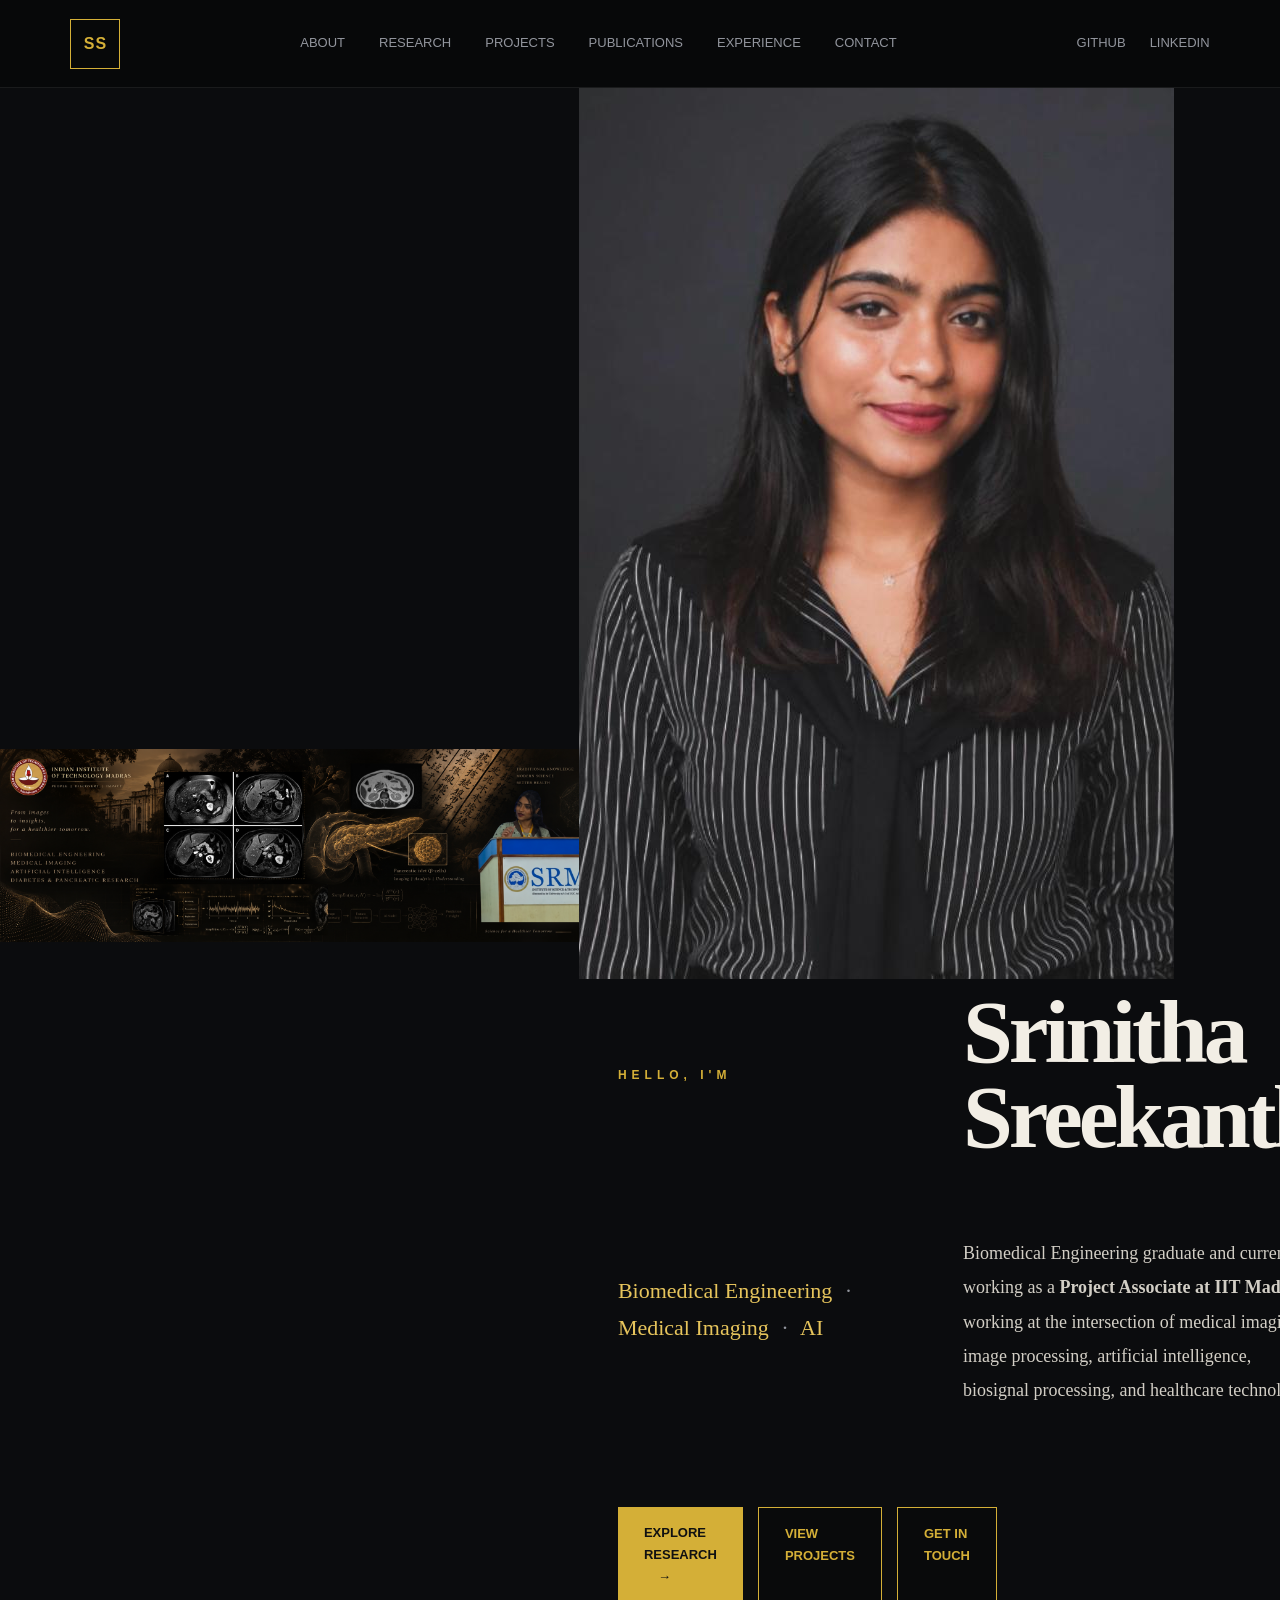
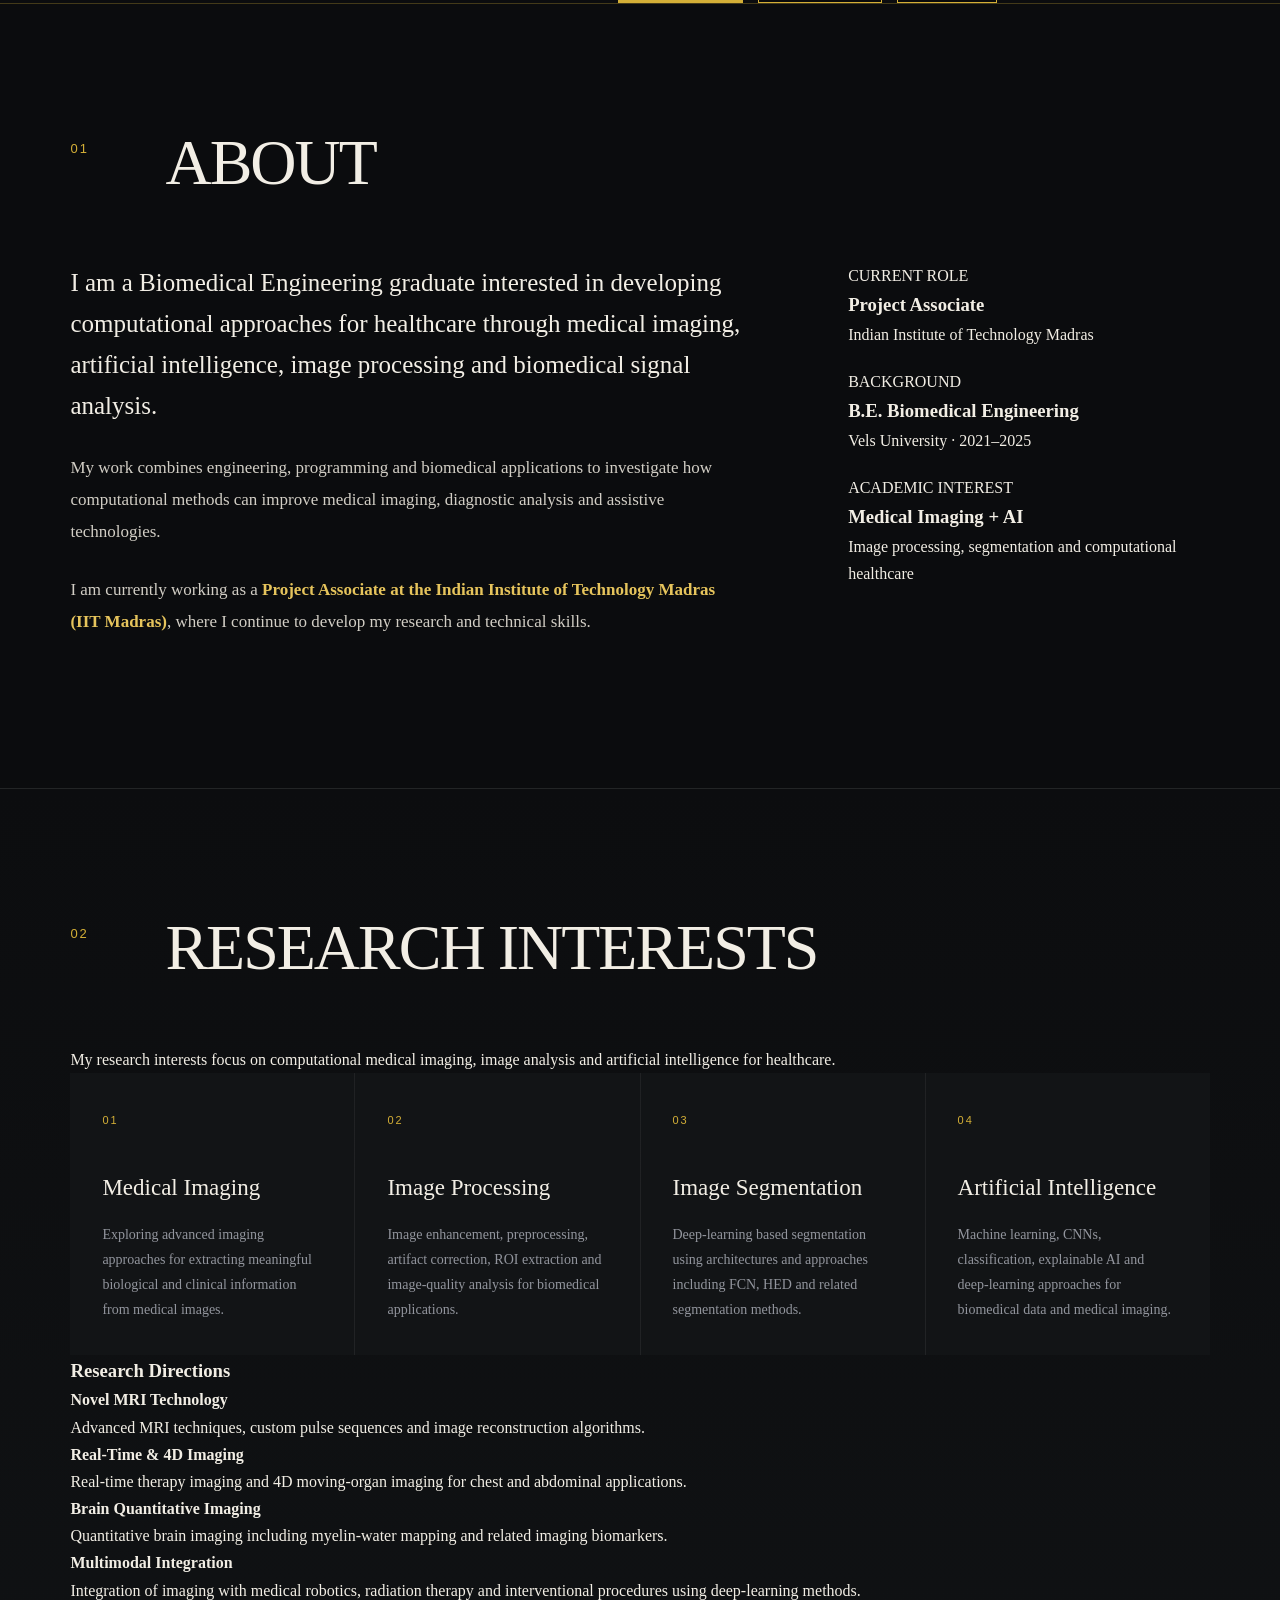
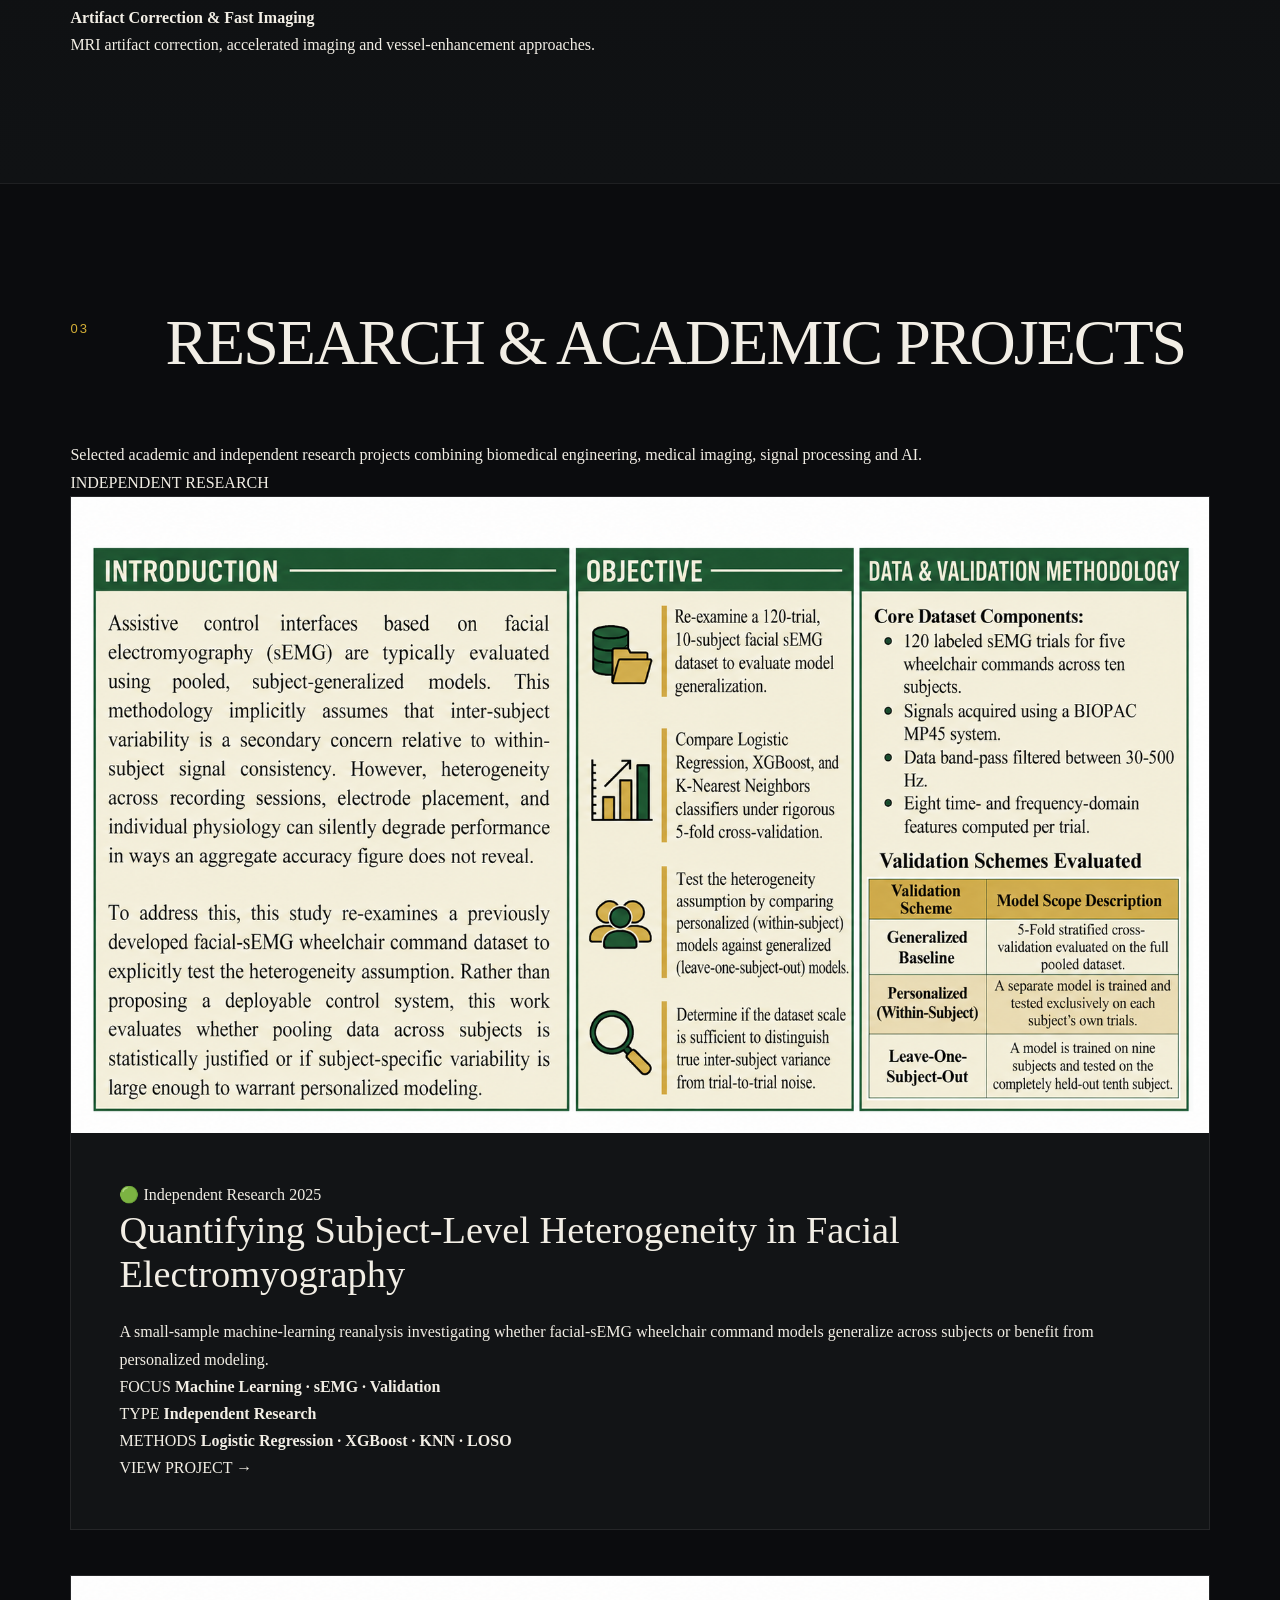
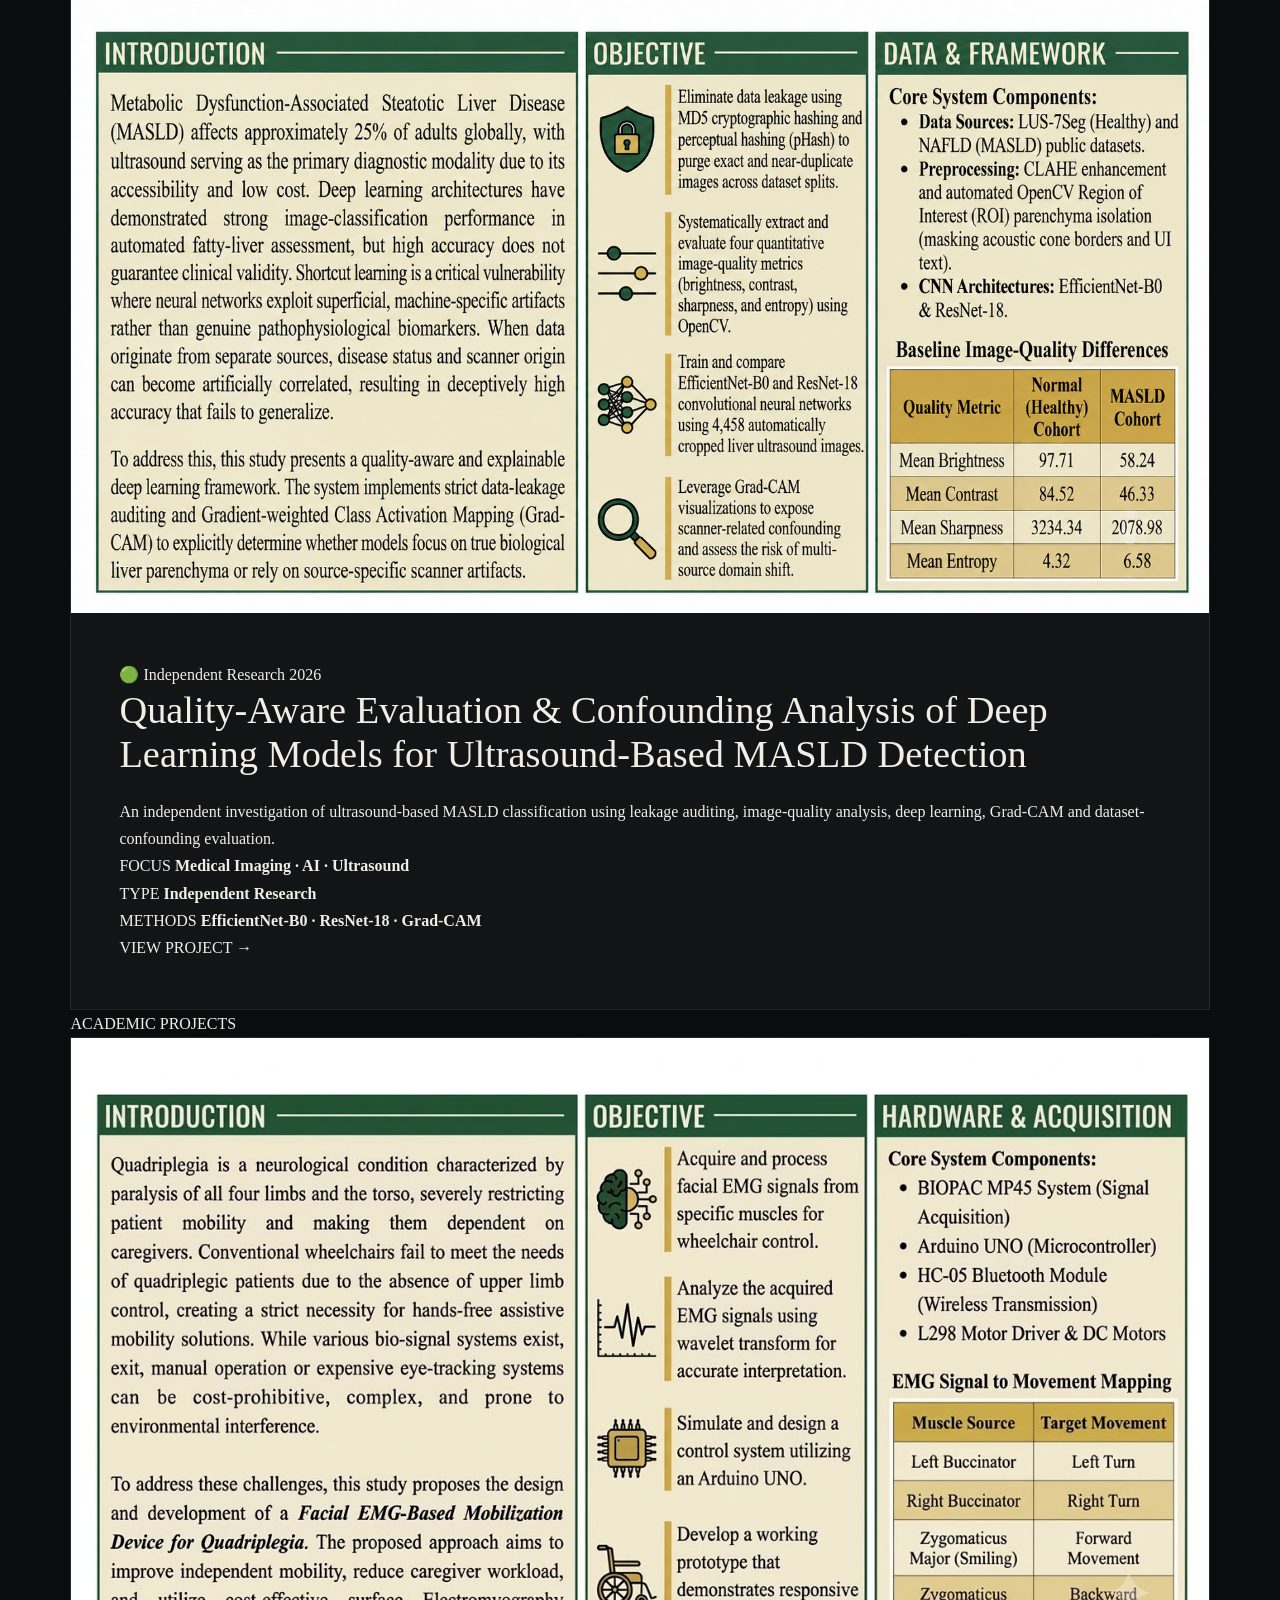
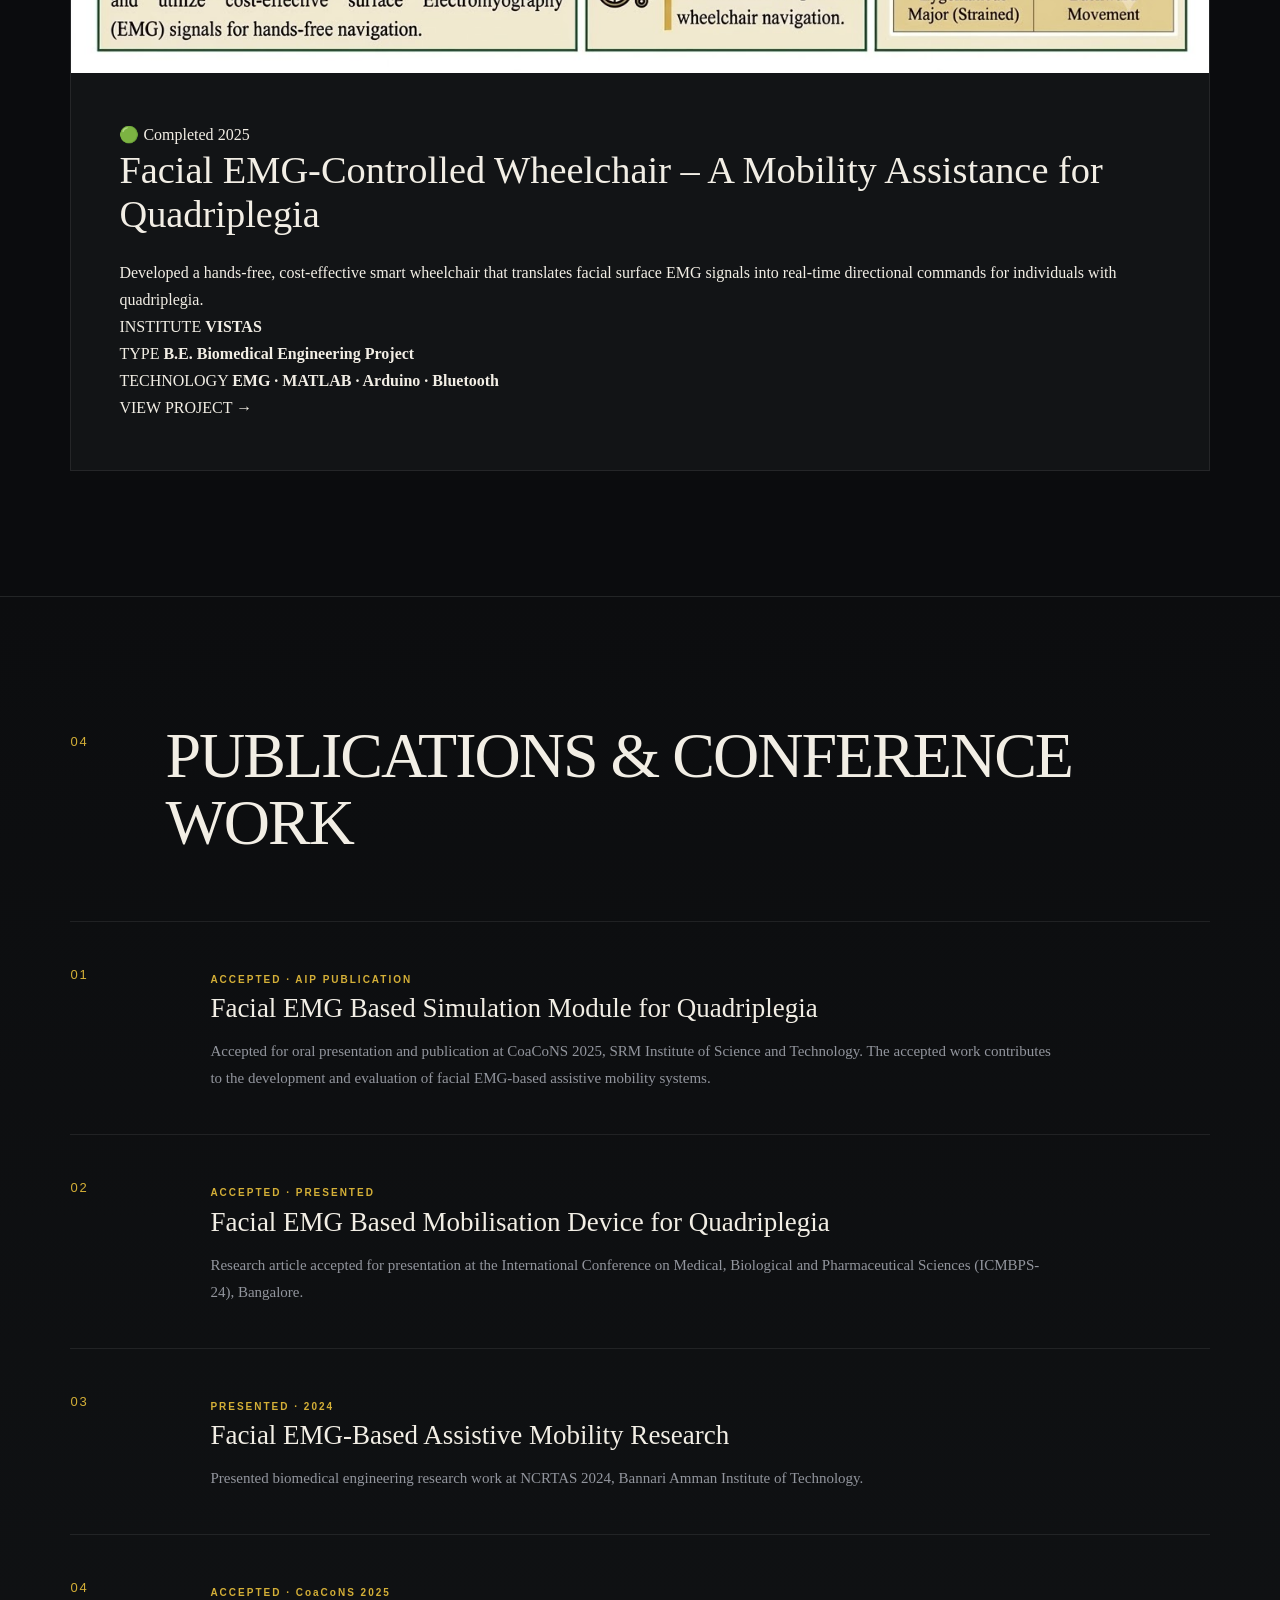
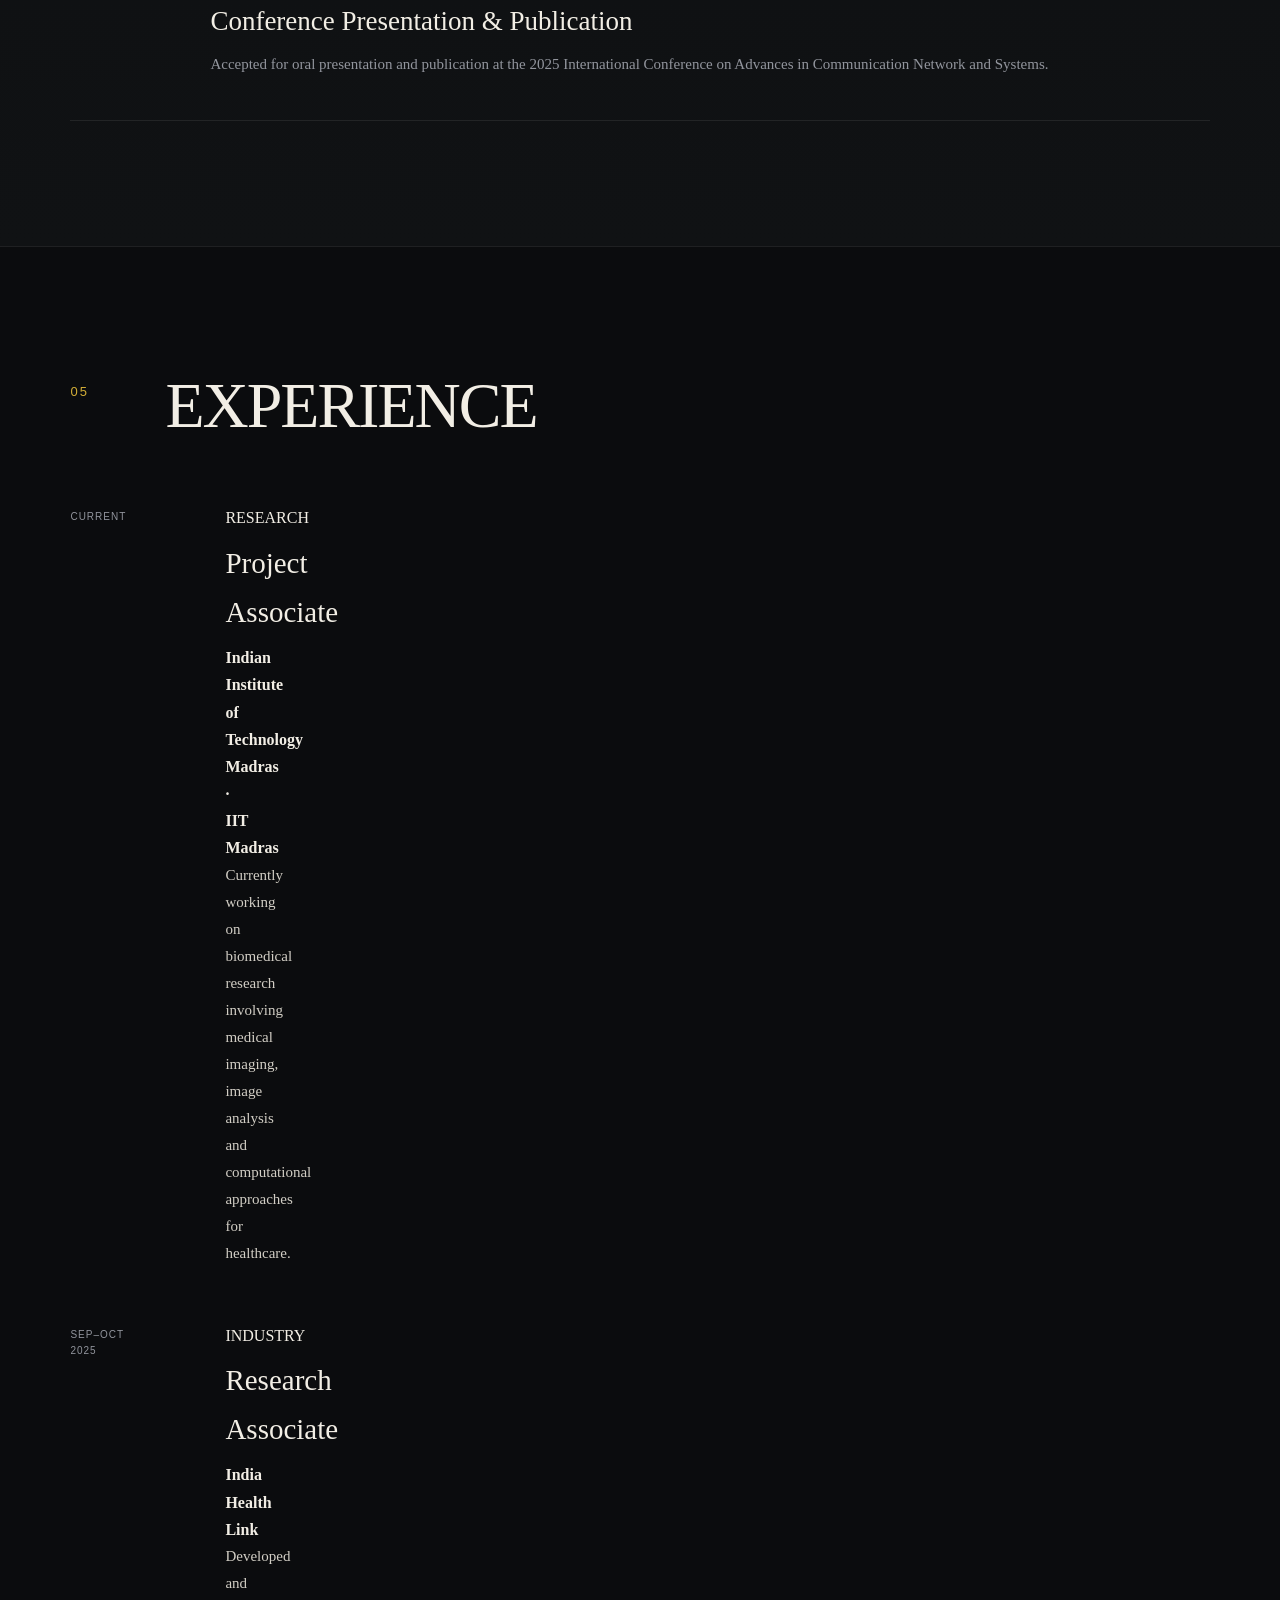
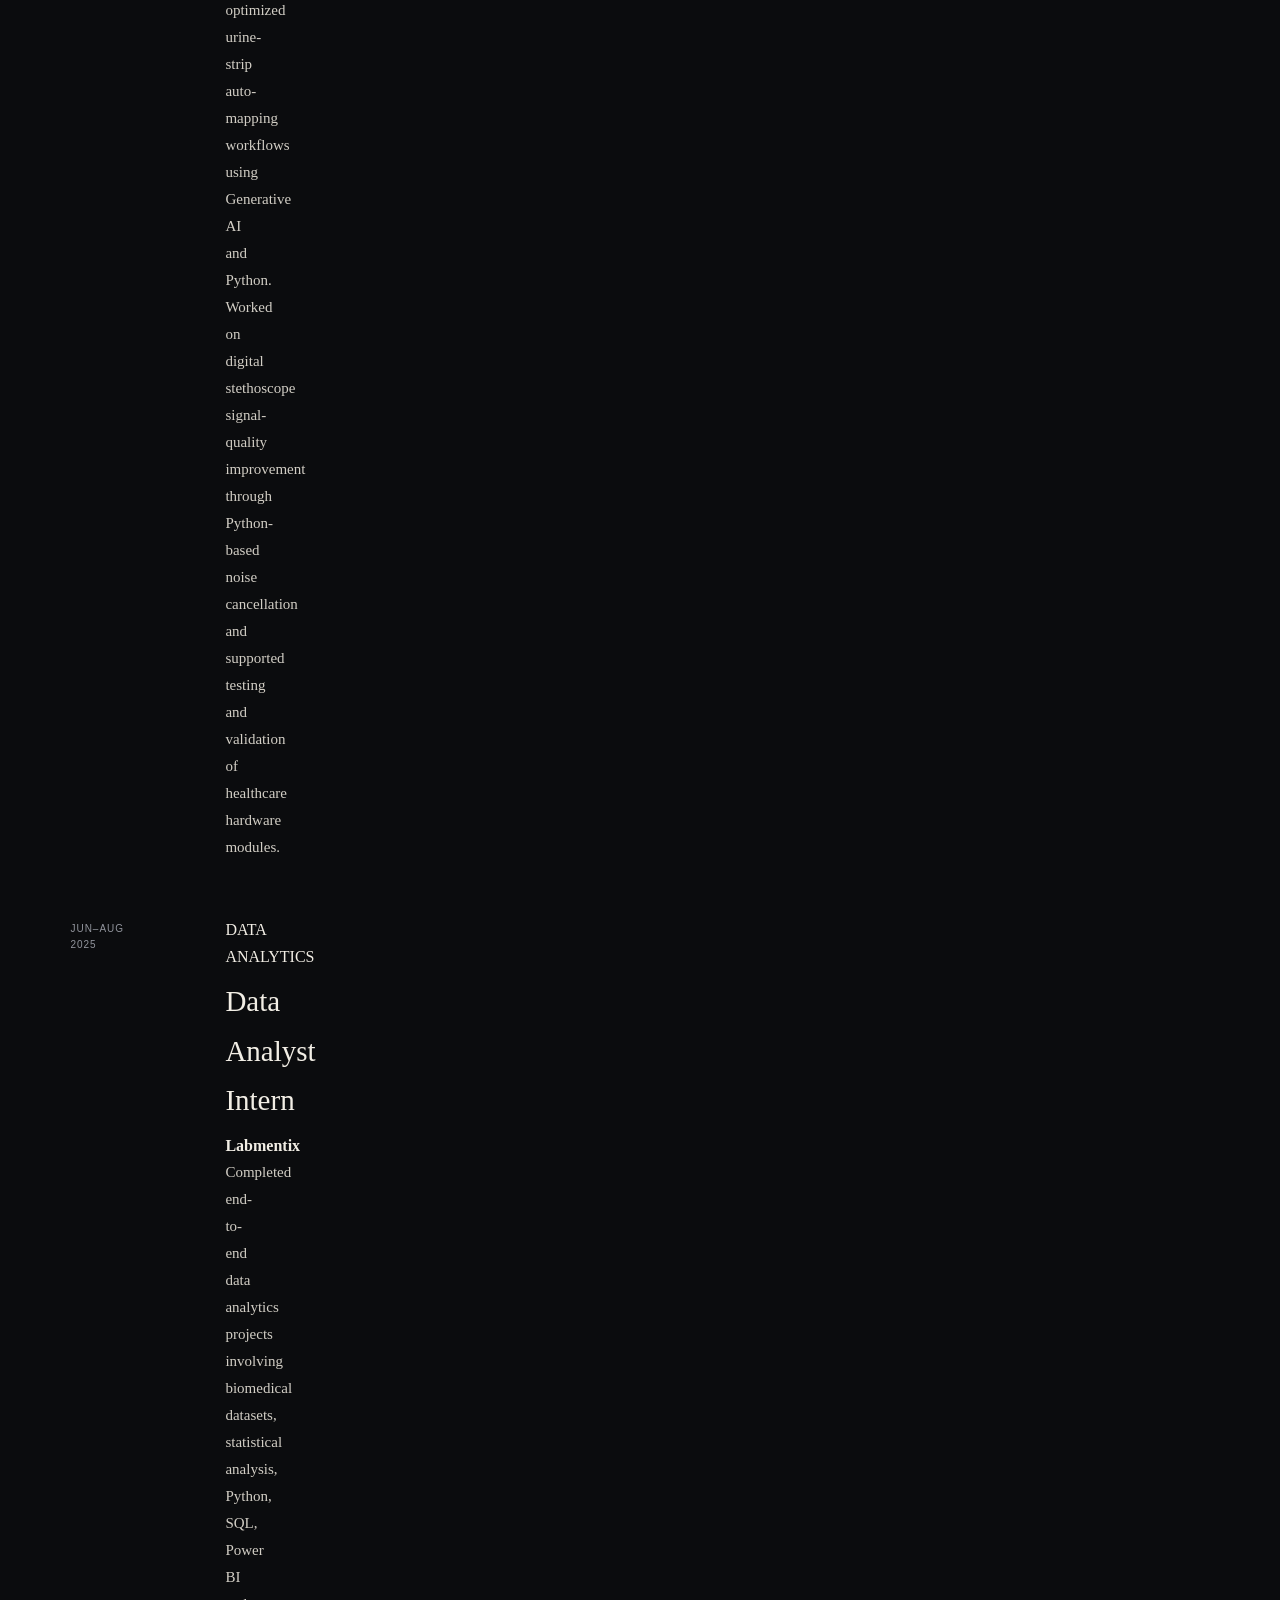
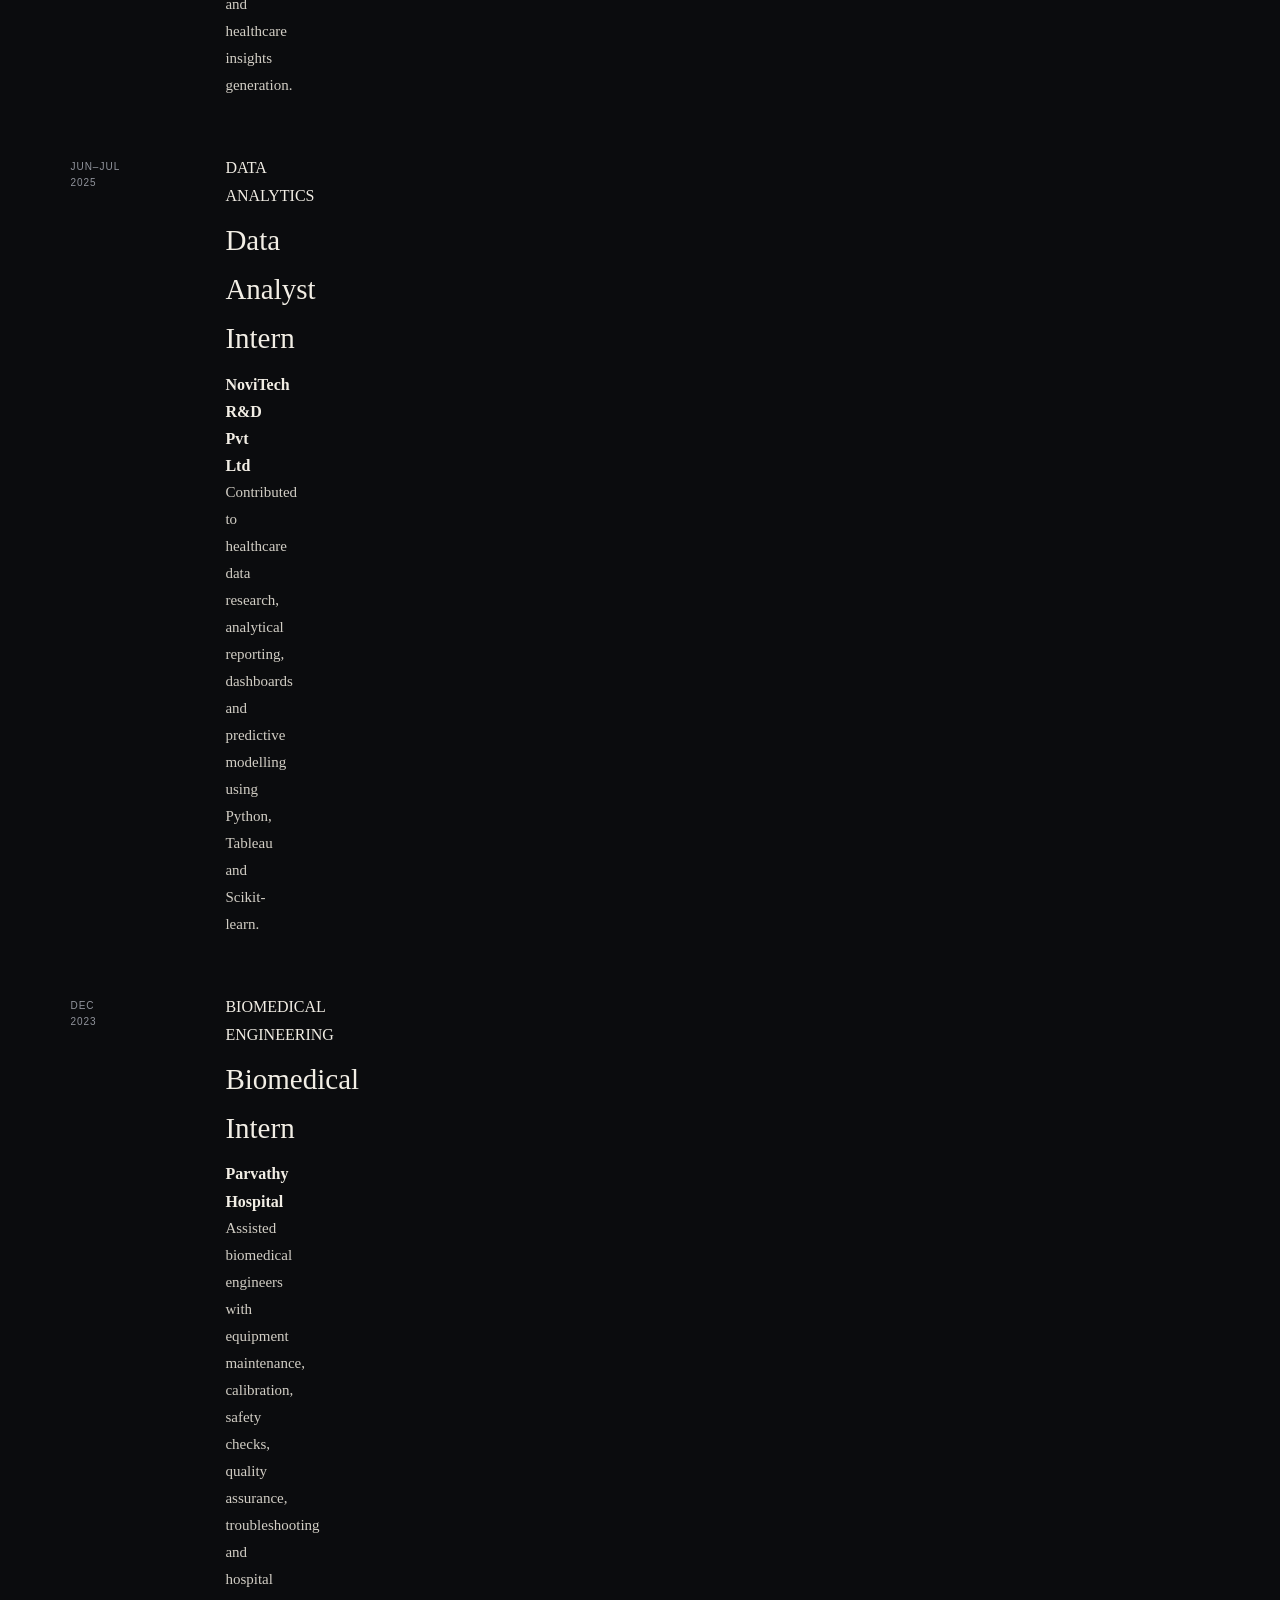
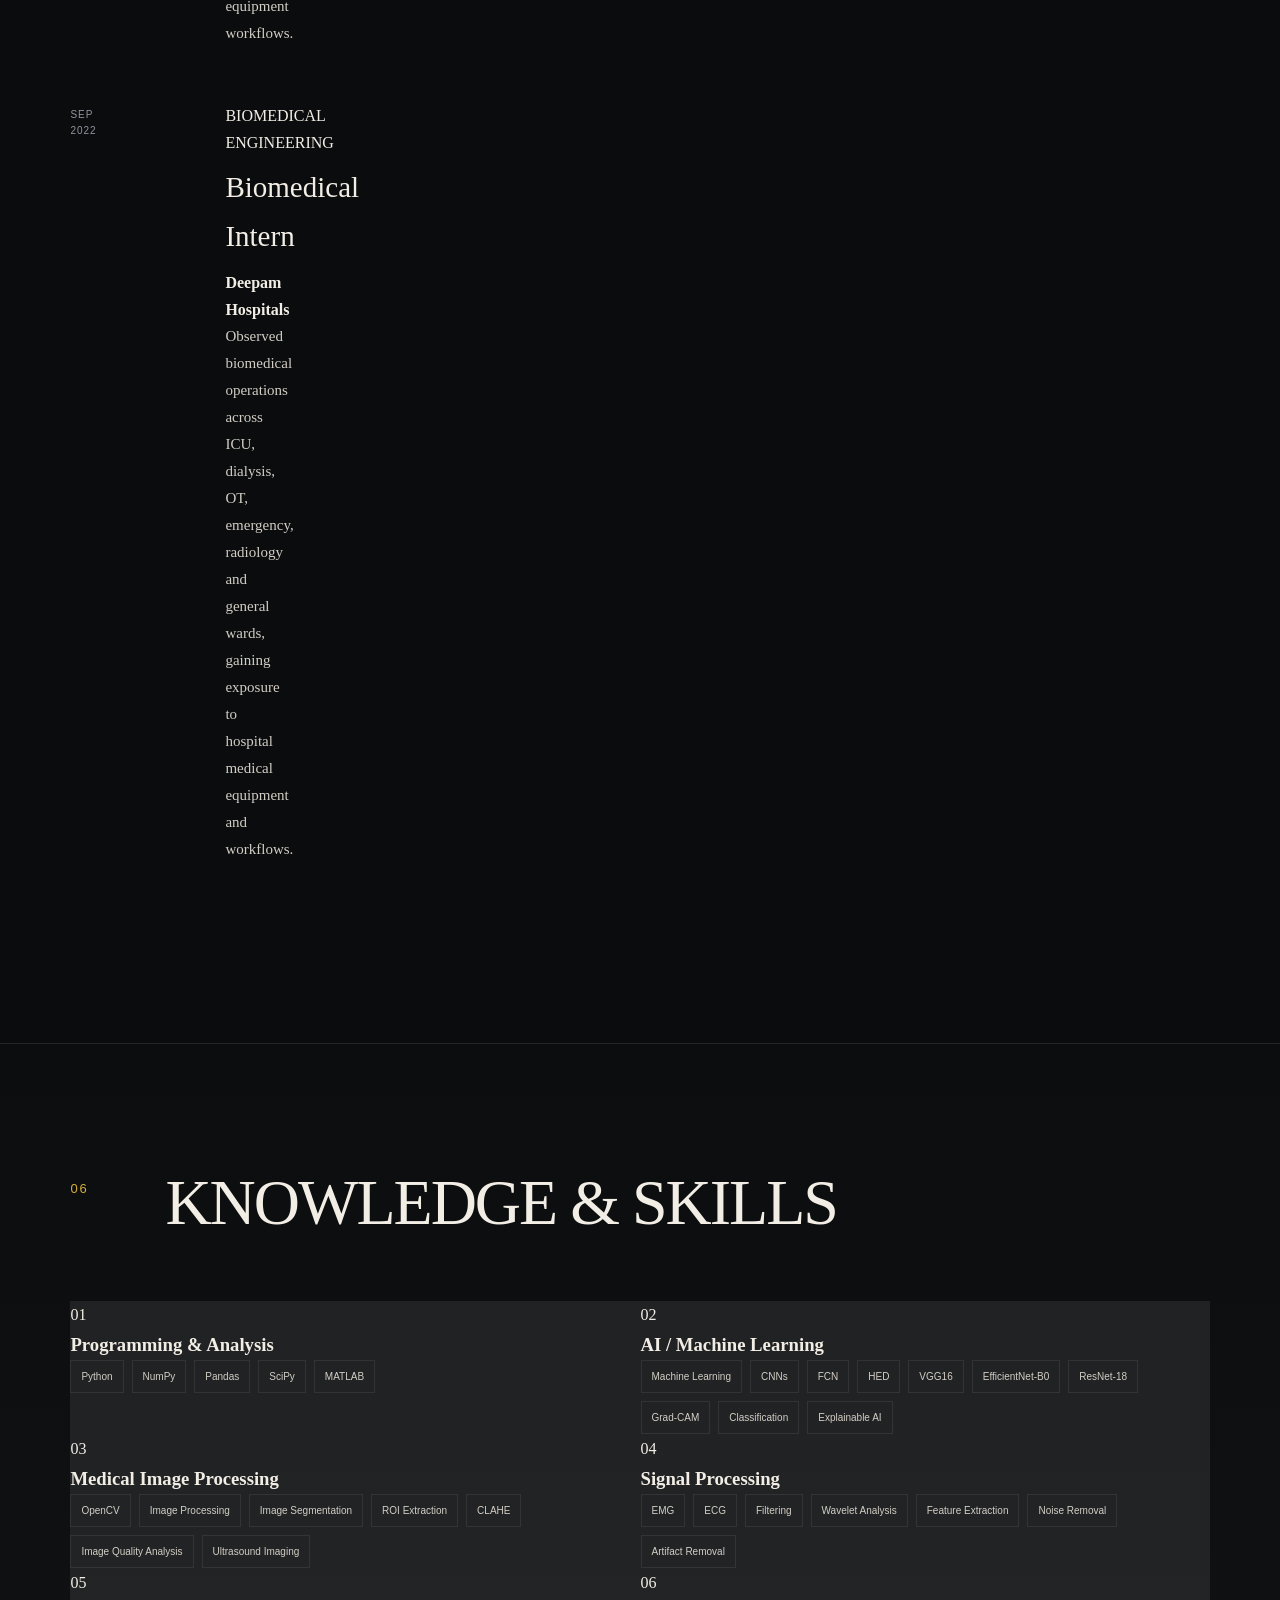
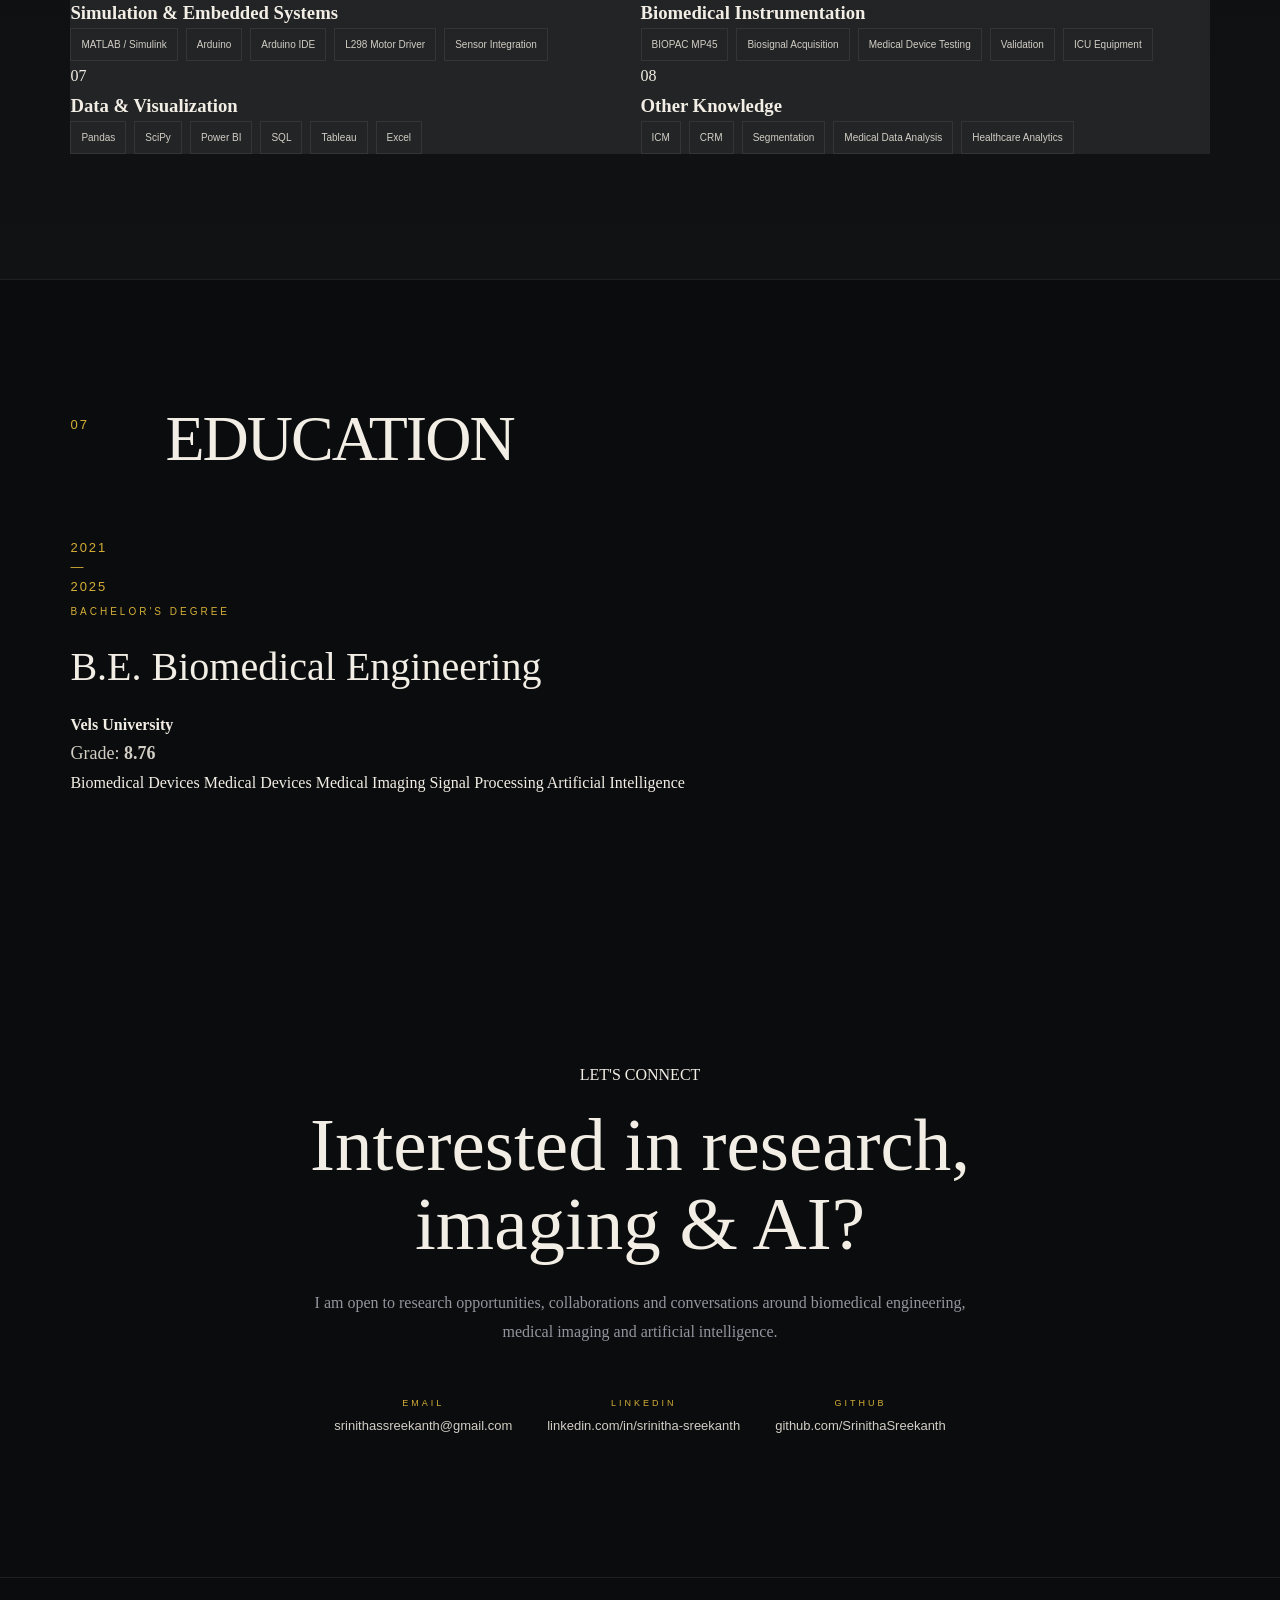
==== commit ec2c65ef: "Update greeting from 'Hello' to 'Goodbye'" ====
--- a/index.html
+++ b/index.html
@@ -8,1306 +8,1132 @@
     <title>Srinitha Sreekanth | Biomedical Engineering & Medical Imaging</title>
 
     <meta name="description"
-        content="Srinitha Sreekanth - Biomedical Engineering, Medical Imaging, Image Processing, AI and Biomedical Research.">
+        content="Srinitha Sreekanth — Biomedical Engineering, Medical Imaging, Image Processing, Artificial Intelligence and Biomedical Research.">
 
     <link rel="stylesheet" href="style.css">
 </head>
 
 <body>
 
-    <!-- =========================
+    <!-- =====================================================
          NAVIGATION
-    ========================== -->
+    ====================================================== -->
 
     <header class="navbar">
 
-        <div class="logo">
+        <a href="#home" class="logo">SS</a>
+
+        <nav>
+            <a href="#about">ABOUT</a>
+            <a href="#research">RESEARCH</a>
+            <a href="#projects">PROJECTS</a>
+            <a href="#publications">PUBLICATIONS</a>
+            <a href="#experience">EXPERIENCE</a>
+            <a href="#contact">CONTACT</a>
+        </nav>
+
+        <div class="social-links">
+            <a href="https://github.com/SrinithaSreekanth" target="_blank">GITHUB</a>
+            <a href="https://www.linkedin.com/in/srinitha-sreekanth" target="_blank">LINKEDIN</a>
+        </div>
+
+    </header>
+
+
+    <!-- =====================================================
+         HERO
+    ====================================================== -->
+
+    <main>
+
+        <section class="hero" id="home">
+
+            <!-- FULL WIDTH BANNER -->
+            <div class="hero-banner">
+                <img src="banner.png" alt="Biomedical research banner">
+                <div class="banner-overlay"></div>
+            </div>
+
+
+            <!-- BLACK HERO CONTENT -->
+            <div class="hero-body">
+
+                <div class="hero-inner">
+
+                    <!-- PROFILE PHOTO -->
+                    <div class="profile-photo">
+                        <img src="profile.jpg" alt="Srinitha Sreekanth">
+                    </div>
+
+
+                    <!-- HERO TEXT -->
+                    <div class="hero-content">
+
+                        <div class="eyebrow">
+                            HELLO, I'M
+                        </div>
+
+                        <h1>
+                            Srinitha Sreekanth
+                        </h1>
+
+                        <h2>
+                            Biomedical Engineering
+                            <span>·</span>
+                            Medical Imaging
+                            <span>·</span>
+                            AI
+                        </h2>
+
+                        <p class="hero-description">
+                            Biomedical Engineering graduate and currently working as a
+                            <strong>Project Associate at IIT Madras</strong>, working at the
+                            intersection of medical imaging, image processing, artificial
+                            intelligence, biosignal processing, and healthcare technology.
+                        </p>
+
+                        <div class="hero-buttons">
+
+                            <a href="#research" class="btn btn-primary">
+                                EXPLORE RESEARCH
+                                <span>→</span>
+                            </a>
+
+                            <a href="#projects" class="btn btn-outline">
+                                VIEW PROJECTS
+                            </a>
+
+                            <a href="#contact" class="btn btn-outline">
+                                GET IN TOUCH
+                            </a>
+
+                        </div>
+
+                    </div>
+
+                </div>
+
+            </div>
+
+        </section>
+
+
+        <!-- =====================================================
+             ABOUT
+        ====================================================== -->
+
+        <section class="section" id="about">
+
+            <div class="section-heading">
+                <span>01</span>
+                <h2>ABOUT</h2>
+            </div>
+
+            <div class="about-grid">
+
+                <div class="about-main">
+
+                    <p class="large-text">
+                        I am a Biomedical Engineering graduate interested in developing
+                        computational approaches for healthcare through medical imaging,
+                        artificial intelligence, image processing and biomedical
+                        signal analysis.
+                    </p>
+
+                    <p>
+                        My work combines engineering, programming and biomedical
+                        applications to investigate how computational methods can
+                        improve medical imaging, diagnostic analysis and assistive
+                        technologies.
+                    </p>
+
+                    <p>
+                        I am currently working as a
+                        <strong>Project Associate at the Indian Institute of Technology
+                        Madras (IIT Madras)</strong>, where I continue to develop my
+                        research and technical skills.
+                    </p>
+
+                </div>
+
+                <div class="about-side">
+
+                    <div class="about-card">
+                        <span class="card-label">CURRENT ROLE</span>
+                        <h3>Project Associate</h3>
+                        <p>Indian Institute of Technology Madras</p>
+                    </div>
+
+                    <div class="about-card">
+                        <span class="card-label">BACKGROUND</span>
+                        <h3>B.E. Biomedical Engineering</h3>
+                        <p>Vels University · 2021–2025</p>
+                    </div>
+
+                    <div class="about-card">
+                        <span class="card-label">ACADEMIC INTEREST</span>
+                        <h3>Medical Imaging + AI</h3>
+                        <p>Image processing, segmentation and computational healthcare</p>
+                    </div>
+
+                </div>
+
+            </div>
+
+        </section>
+
+
+        <!-- =====================================================
+             RESEARCH INTERESTS
+        ====================================================== -->
+
+        <section class="section dark-section" id="research">
+
+            <div class="section-heading">
+                <span>02</span>
+                <h2>RESEARCH INTERESTS</h2>
+            </div>
+
+            <p class="section-intro">
+                My research interests focus on computational medical imaging,
+                image analysis and artificial intelligence for healthcare.
+            </p>
+
+
+            <div class="research-grid">
+
+                <article class="research-card">
+                    <span class="research-number">01</span>
+                    <h3>Medical Imaging</h3>
+                    <p>
+                        Exploring advanced imaging approaches for extracting
+                        meaningful biological and clinical information from
+                        medical images.
+                    </p>
+                </article>
+
+                <article class="research-card">
+                    <span class="research-number">02</span>
+                    <h3>Image Processing</h3>
+                    <p>
+                        Image enhancement, preprocessing, artifact correction,
+                        ROI extraction and image-quality analysis for biomedical
+                        applications.
+                    </p>
+                </article>
+
+                <article class="research-card">
+                    <span class="research-number">03</span>
+                    <h3>Image Segmentation</h3>
+                    <p>
+                        Deep-learning based segmentation using architectures and
+                        approaches including FCN, HED and related segmentation
+                        methods.
+                    </p>
+                </article>
+
+                <article class="research-card">
+                    <span class="research-number">04</span>
+                    <h3>Artificial Intelligence</h3>
+                    <p>
+                        Machine learning, CNNs, classification, explainable AI
+                        and deep-learning approaches for biomedical data and
+                        medical imaging.
+                    </p>
+                </article>
+
+            </div>
+
+
+            <div class="research-focus">
+
+                <h3>Research Directions</h3>
+
+                <div class="focus-list">
+
+                    <div>
+                        <strong>Novel MRI Technology</strong>
+                        <p>
+                            Advanced MRI techniques, custom pulse sequences and
+                            image reconstruction algorithms.
+                        </p>
+                    </div>
+
+                    <div>
+                        <strong>Real-Time & 4D Imaging</strong>
+                        <p>
+                            Real-time therapy imaging and 4D moving-organ imaging
+                            for chest and abdominal applications.
+                        </p>
+                    </div>
+
+                    <div>
+                        <strong>Brain Quantitative Imaging</strong>
+                        <p>
+                            Quantitative brain imaging including myelin-water
+                            mapping and related imaging biomarkers.
+                        </p>
+                    </div>
+
+                    <div>
+                        <strong>Multimodal Integration</strong>
+                        <p>
+                            Integration of imaging with medical robotics,
+                            radiation therapy and interventional procedures
+                            using deep-learning methods.
+                        </p>
+                    </div>
+
+                    <div>
+                        <strong>Artifact Correction & Fast Imaging</strong>
+                        <p>
+                            MRI artifact correction, accelerated imaging and
+                            vessel-enhancement approaches.
+                        </p>
+                    </div>
+
+                </div>
+
+            </div>
+
+        </section>
+
+
+        <!-- =====================================================
+             PROJECTS
+        ====================================================== -->
+
+        <section class="section" id="projects">
+
+            <div class="section-heading">
+                <span>03</span>
+                <h2>RESEARCH & ACADEMIC PROJECTS</h2>
+            </div>
+
+            <p class="section-intro">
+                Selected academic and independent research projects combining
+                biomedical engineering, medical imaging, signal processing and AI.
+            </p>
+
+
+            <!-- =================================================
+                 INDEPENDENT RESEARCH
+            ================================================== -->
+
+            <div class="project-category">
+
+                <div class="category-title">
+                    <span>INDEPENDENT RESEARCH</span>
+                    <div></div>
+                </div>
+
+
+                <div class="project-list">
+
+
+                    <!-- FACIAL EMG HETEROGENEITY -->
+
+                    <article class="project-card">
+
+                        <div class="project-image">
+                            <img src="projects/facial-emg-heterogeneity/01-introduction.png"
+                                alt="Facial EMG heterogeneity study">
+                        </div>
+
+                        <div class="project-content">
+
+                            <div class="project-top">
+                                <span class="project-status">
+                                    🟢 Independent Research
+                                </span>
+
+                                <span class="project-year">
+                                    2025
+                                </span>
+                            </div>
+
+                            <h3>
+                                Quantifying Subject-Level Heterogeneity
+                                in Facial Electromyography
+                            </h3>
+
+                            <p>
+                                A small-sample machine-learning reanalysis investigating
+                                whether facial-sEMG wheelchair command models generalize
+                                across subjects or benefit from personalized modeling.
+                            </p>
+
+                            <div class="project-meta">
+
+                                <div>
+                                    <span>FOCUS</span>
+                                    <strong>Machine Learning · sEMG · Validation</strong>
+                                </div>
+
+                                <div>
+                                    <span>TYPE</span>
+                                    <strong>Independent Research</strong>
+                                </div>
+
+                                <div>
+                                    <span>METHODS</span>
+                                    <strong>Logistic Regression · XGBoost · KNN · LOSO</strong>
+                                </div>
+
+                            </div>
+
+                            <a href="projects/facial-emg-heterogeneity/index.html"
+                                class="project-button">
+                                VIEW PROJECT →
+                            </a>
+
+                        </div>
+
+                    </article>
+
+
+                    <!-- MASLD -->
+
+                    <article class="project-card">
+
+                        <div class="project-image">
+                            <img src="projects/masld-quality-calibration/01-introduction.png"
+                                alt="MASLD ultrasound deep learning study">
+                        </div>
+
+                        <div class="project-content">
+
+                            <div class="project-top">
+                                <span class="project-status">
+                                    🟢 Independent Research
+                                </span>
+
+                                <span class="project-year">
+                                    2026
+                                </span>
+                            </div>
+
+                            <h3>
+                                Quality-Aware Evaluation & Confounding Analysis
+                                of Deep Learning Models for Ultrasound-Based MASLD Detection
+                            </h3>
+
+                            <p>
+                                An independent investigation of ultrasound-based MASLD
+                                classification using leakage auditing, image-quality
+                                analysis, deep learning, Grad-CAM and dataset-confounding
+                                evaluation.
+                            </p>
+
+                            <div class="project-meta">
+
+                                <div>
+                                    <span>FOCUS</span>
+                                    <strong>Medical Imaging · AI · Ultrasound</strong>
+                                </div>
+
+                                <div>
+                                    <span>TYPE</span>
+                                    <strong>Independent Research</strong>
+                                </div>
+
+                                <div>
+                                    <span>METHODS</span>
+                                    <strong>EfficientNet-B0 · ResNet-18 · Grad-CAM</strong>
+                                </div>
+
+                            </div>
+
+                            <a href="projects/masld-quality-calibration/index.html"
+                                class="project-button">
+                                VIEW PROJECT →
+                            </a>
+
+                        </div>
+
+                    </article>
+
+                </div>
+
+            </div>
+
+
+            <!-- =================================================
+                 ACADEMIC PROJECTS
+            ================================================== -->
+
+            <div class="project-category">
+
+                <div class="category-title">
+                    <span>ACADEMIC PROJECTS</span>
+                    <div></div>
+                </div>
+
+
+                <div class="project-list">
+
+
+                    <!-- FACIAL EMG WHEELCHAIR -->
+
+                    <article class="project-card">
+
+                        <div class="project-image">
+                            <img src="projects/facial-emg-wheelchair/01-introduction.png"
+                                alt="Facial EMG controlled wheelchair">
+                        </div>
+
+                        <div class="project-content">
+
+                            <div class="project-top">
+
+                                <span class="project-status">
+                                    🟢 Completed
+                                </span>
+
+                                <span class="project-year">
+                                    2025
+                                </span>
+
+                            </div>
+
+                            <h3>
+                                Facial EMG-Controlled Wheelchair –
+                                A Mobility Assistance for Quadriplegia
+                            </h3>
+
+                            <p>
+                                Developed a hands-free, cost-effective smart wheelchair
+                                that translates facial surface EMG signals into
+                                real-time directional commands for individuals with
+                                quadriplegia.
+                            </p>
+
+                            <div class="project-meta">
+
+                                <div>
+                                    <span>INSTITUTE</span>
+                                    <strong>VISTAS</strong>
+                                </div>
+
+                                <div>
+                                    <span>TYPE</span>
+                                    <strong>B.E. Biomedical Engineering Project</strong>
+                                </div>
+
+                                <div>
+                                    <span>TECHNOLOGY</span>
+                                    <strong>EMG · MATLAB · Arduino · Bluetooth</strong>
+                                </div>
+
+                            </div>
+
+                            <a href="projects/facial-emg-wheelchair/index.html"
+                                class="project-button">
+                                VIEW PROJECT →
+                            </a>
+
+                        </div>
+
+                    </article>
+
+                </div>
+
+            </div>
+
+        </section>
+
+
+        <!-- =====================================================
+             PUBLICATIONS
+        ====================================================== -->
+
+        <section class="section dark-section" id="publications">
+
+            <div class="section-heading">
+                <span>04</span>
+                <h2>PUBLICATIONS & CONFERENCE WORK</h2>
+            </div>
+
+            <div class="publication-list">
+
+
+                <article class="publication">
+
+                    <span class="publication-number">01</span>
+
+                    <div>
+
+                        <span class="publication-status">
+                            ACCEPTED · AIP PUBLICATION
+                        </span>
+
+                        <h3>
+                            Facial EMG Based Simulation Module for Quadriplegia
+                        </h3>
+
+                        <p>
+                            Accepted for oral presentation and publication at
+                            CoaCoNS 2025, SRM Institute of Science and Technology.
+                            The accepted work contributes to the development and
+                            evaluation of facial EMG-based assistive mobility systems.
+                        </p>
+
+                    </div>
+
+                </article>
+
+
+                <article class="publication">
+
+                    <span class="publication-number">02</span>
+
+                    <div>
+
+                        <span class="publication-status">
+                            ACCEPTED · PRESENTED
+                        </span>
+
+                        <h3>
+                            Facial EMG Based Mobilisation Device for Quadriplegia
+                        </h3>
+
+                        <p>
+                            Research article accepted for presentation at the
+                            International Conference on Medical, Biological and
+                            Pharmaceutical Sciences (ICMBPS-24), Bangalore.
+                        </p>
+
+                    </div>
+
+                </article>
+
+
+                <article class="publication">
+
+                    <span class="publication-number">03</span>
+
+                    <div>
+
+                        <span class="publication-status">
+                            PRESENTED · 2024
+                        </span>
+
+                        <h3>
+                            Facial EMG-Based Assistive Mobility Research
+                        </h3>
+
+                        <p>
+                            Presented biomedical engineering research work at
+                            NCRTAS 2024, Bannari Amman Institute of Technology.
+                        </p>
+
+                    </div>
+
+                </article>
+
+
+                <article class="publication">
+
+                    <span class="publication-number">04</span>
+
+                    <div>
+
+                        <span class="publication-status">
+                            ACCEPTED · CoaCoNS 2025
+                        </span>
+
+                        <h3>
+                            Conference Presentation & Publication
+                        </h3>
+
+                        <p>
+                            Accepted for oral presentation and publication at the
+                            2025 International Conference on Advances in Communication
+                            Network and Systems.
+                        </p>
+
+                    </div>
+
+                </article>
+
+            </div>
+
+        </section>
+
+
+        <!-- =====================================================
+             EXPERIENCE
+        ====================================================== -->
+
+        <section class="section" id="experience">
+
+            <div class="section-heading">
+                <span>05</span>
+                <h2>EXPERIENCE</h2>
+            </div>
+
+
+            <div class="experience-list">
+
+
+                <article class="experience-item">
+
+                    <div class="experience-date">
+                        CURRENT
+                    </div>
+
+                    <div class="experience-content">
+
+                        <span class="experience-type">
+                            RESEARCH
+                        </span>
+
+                        <h3>Project Associate</h3>
+
+                        <h4>
+                            Indian Institute of Technology Madras · IIT Madras
+                        </h4>
+
+                        <p>
+                            Currently working on biomedical research involving
+                            medical imaging, image analysis and computational
+                            approaches for healthcare.
+                        </p>
+
+                    </div>
+
+                </article>
+
+
+                <article class="experience-item">
+
+                    <div class="experience-date">
+                        SEP–OCT<br>2025
+                    </div>
+
+                    <div class="experience-content">
+
+                        <span class="experience-type">
+                            INDUSTRY
+                        </span>
+
+                        <h3>Research Associate</h3>
+
+                        <h4>
+                            India Health Link
+                        </h4>
+
+                        <p>
+                            Developed and optimized urine-strip auto-mapping workflows
+                            using Generative AI and Python. Worked on digital
+                            stethoscope signal-quality improvement through Python-based
+                            noise cancellation and supported testing and validation of
+                            healthcare hardware modules.
+                        </p>
+
+                    </div>
+
+                </article>
+
+
+                <article class="experience-item">
+
+                    <div class="experience-date">
+                        JUN–AUG<br>2025
+                    </div>
+
+                    <div class="experience-content">
+
+                        <span class="experience-type">
+                            DATA ANALYTICS
+                        </span>
+
+                        <h3>Data Analyst Intern</h3>
+
+                        <h4>
+                            Labmentix
+                        </h4>
+
+                        <p>
+                            Completed end-to-end data analytics projects involving
+                            biomedical datasets, statistical analysis, Python,
+                            SQL, Power BI and healthcare insights generation.
+                        </p>
+
+                    </div>
+
+                </article>
+
+
+                <article class="experience-item">
+
+                    <div class="experience-date">
+                        JUN–JUL<br>2025
+                    </div>
+
+                    <div class="experience-content">
+
+                        <span class="experience-type">
+                            DATA ANALYTICS
+                        </span>
+
+                        <h3>Data Analyst Intern</h3>
+
+                        <h4>
+                            NoviTech R&D Pvt Ltd
+                        </h4>
+
+                        <p>
+                            Contributed to healthcare data research, analytical
+                            reporting, dashboards and predictive modelling using
+                            Python, Tableau and Scikit-learn.
+                        </p>
+
+                    </div>
+
+                </article>
+
+
+                <article class="experience-item">
+
+                    <div class="experience-date">
+                        DEC<br>2023
+                    </div>
+
+                    <div class="experience-content">
+
+                        <span class="experience-type">
+                            BIOMEDICAL ENGINEERING
+                        </span>
+
+                        <h3>Biomedical Intern</h3>
+
+                        <h4>
+                            Parvathy Hospital
+                        </h4>
+
+                        <p>
+                            Assisted biomedical engineers with equipment maintenance,
+                            calibration, safety checks, quality assurance,
+                            troubleshooting and hospital equipment workflows.
+                        </p>
+
+                    </div>
+
+                </article>
+
+
+                <article class="experience-item">
+
+                    <div class="experience-date">
+                        SEP<br>2022
+                    </div>
+
+                    <div class="experience-content">
+
+                        <span class="experience-type">
+                            BIOMEDICAL ENGINEERING
+                        </span>
+
+                        <h3>Biomedical Intern</h3>
+
+                        <h4>
+                            Deepam Hospitals
+                        </h4>
+
+                        <p>
+                            Observed biomedical operations across ICU, dialysis,
+                            OT, emergency, radiology and general wards, gaining
+                            exposure to hospital medical equipment and workflows.
+                        </p>
+
+                    </div>
+
+                </article>
+
+            </div>
+
+        </section>
+
+
+        <!-- =====================================================
+             SKILLS
+        ====================================================== -->
+
+        <section class="section dark-section" id="skills">
+
+            <div class="section-heading">
+                <span>06</span>
+                <h2>KNOWLEDGE & SKILLS</h2>
+            </div>
+
+
+            <div class="skills-grid">
+
+                <div class="skill-block">
+
+                    <span>01</span>
+                    <h3>Programming & Analysis</h3>
+
+                    <div class="skill-tags">
+                        <span>Python</span>
+                        <span>NumPy</span>
+                        <span>Pandas</span>
+                        <span>SciPy</span>
+                        <span>MATLAB</span>
+                    </div>
+
+                </div>
+
+
+                <div class="skill-block">
+
+                    <span>02</span>
+                    <h3>AI / Machine Learning</h3>
+
+                    <div class="skill-tags">
+                        <span>Machine Learning</span>
+                        <span>CNNs</span>
+                        <span>FCN</span>
+                        <span>HED</span>
+                        <span>VGG16</span>
+                        <span>EfficientNet-B0</span>
+                        <span>ResNet-18</span>
+                        <span>Grad-CAM</span>
+                        <span>Classification</span>
+                        <span>Explainable AI</span>
+                    </div>
+
+                </div>
+
+
+                <div class="skill-block">
+
+                    <span>03</span>
+                    <h3>Medical Image Processing</h3>
+
+                    <div class="skill-tags">
+                        <span>OpenCV</span>
+                        <span>Image Processing</span>
+                        <span>Image Segmentation</span>
+                        <span>ROI Extraction</span>
+                        <span>CLAHE</span>
+                        <span>Image Quality Analysis</span>
+                        <span>Ultrasound Imaging</span>
+                    </div>
+
+                </div>
+
+
+                <div class="skill-block">
+
+                    <span>04</span>
+                    <h3>Signal Processing</h3>
+
+                    <div class="skill-tags">
+                        <span>EMG</span>
+                        <span>ECG</span>
+                        <span>Filtering</span>
+                        <span>Wavelet Analysis</span>
+                        <span>Feature Extraction</span>
+                        <span>Noise Removal</span>
+                        <span>Artifact Removal</span>
+                    </div>
+
+                </div>
+
+
+                <div class="skill-block">
+
+                    <span>05</span>
+                    <h3>Simulation & Embedded Systems</h3>
+
+                    <div class="skill-tags">
+                        <span>MATLAB / Simulink</span>
+                        <span>Arduino</span>
+                        <span>Arduino IDE</span>
+                        <span>L298 Motor Driver</span>
+                        <span>Sensor Integration</span>
+                    </div>
+
+                </div>
+
+
+                <div class="skill-block">
+
+                    <span>06</span>
+                    <h3>Biomedical Instrumentation</h3>
+
+                    <div class="skill-tags">
+                        <span>BIOPAC MP45</span>
+                        <span>Biosignal Acquisition</span>
+                        <span>Medical Device Testing</span>
+                        <span>Validation</span>
+                        <span>ICU Equipment</span>
+                    </div>
+
+                </div>
+
+
+                <div class="skill-block">
+
+                    <span>07</span>
+                    <h3>Data & Visualization</h3>
+
+                    <div class="skill-tags">
+                        <span>Pandas</span>
+                        <span>SciPy</span>
+                        <span>Power BI</span>
+                        <span>SQL</span>
+                        <span>Tableau</span>
+                        <span>Excel</span>
+                    </div>
+
+                </div>
+
+
+                <div class="skill-block">
+
+                    <span>08</span>
+                    <h3>Other Knowledge</h3>
+
+                    <div class="skill-tags">
+                        <span>ICM</span>
+                        <span>CRM</span>
+                        <span>Segmentation</span>
+                        <span>Medical Data Analysis</span>
+                        <span>Healthcare Analytics</span>
+                    </div>
+
+                </div>
+
+            </div>
+
+        </section>
+
+
+        <!-- =====================================================
+             EDUCATION
+        ====================================================== -->
+
+        <section class="section" id="education">
+
+            <div class="section-heading">
+                <span>07</span>
+                <h2>EDUCATION</h2>
+            </div>
+
+
+            <div class="education-item">
+
+                <div class="education-year">
+                    2021<br>—<br>2025
+                </div>
+
+                <div class="education-content">
+
+                    <span>BACHELOR'S DEGREE</span>
+
+                    <h3>
+                        B.E. Biomedical Engineering
+                    </h3>
+
+                    <h4>
+                        Vels University
+                    </h4>
+
+                    <p>
+                        Grade: <strong>8.76</strong>
+                    </p>
+
+                    <div class="education-tags">
+                        <span>Biomedical Devices</span>
+                        <span>Medical Devices</span>
+                        <span>Medical Imaging</span>
+                        <span>Signal Processing</span>
+                        <span>Artificial Intelligence</span>
+                    </div>
+
+                </div>
+
+            </div>
+
+        </section>
+
+
+        <!-- =====================================================
+             CONTACT
+        ====================================================== -->
+
+        <section class="contact-section" id="contact">
+
+            <div class="contact-inner">
+
+                <span class="contact-label">
+                    LET'S CONNECT
+                </span>
+
+                <h2>
+                    Interested in research,<br>
+                    imaging & AI?
+                </h2>
+
+                <p>
+                    I am open to research opportunities, collaborations and
+                    conversations around biomedical engineering, medical imaging
+                    and artificial intelligence.
+                </p>
+
+
+                <div class="contact-links">
+
+                    <a href="mailto:srinithassreekanth@gmail.com">
+                        <span>EMAIL</span>
+                        srinithassreekanth@gmail.com
+                    </a>
+
+                    <a href="https://www.linkedin.com/in/srinitha-sreekanth"
+                        target="_blank">
+
+                        <span>LINKEDIN</span>
+                        linkedin.com/in/srinitha-sreekanth
+
+                    </a>
+
+                    <a href="https://github.com/SrinithaSreekanth"
+                        target="_blank">
+
+                        <span>GITHUB</span>
+                        github.com/SrinithaSreekanth
+
+                    </a>
+
+                </div>
+
+            </div>
+
+        </section>
+
+    </main>
+
+
+    <!-- =====================================================
+         FOOTER
+    ====================================================== -->
+
+    <footer>
+
+        <div class="footer-logo">
             SS
         </div>
 
-        <nav>
-            <a href="#about">About</a>
-            <a href="#research">Research</a>
-            <a href="#projects">Projects</a>
-            <a href="#publications">Publications</a>
-            <a href="#experience">Experience</a>
-            <a href="#education">Education</a>
-            <a href="#contact">Contact</a>
-        </nav>
-
-        <div class="social-links">
-            <a href="https://github.com/SrinithaSreekanth" target="_blank">GitHub</a>
-            <a href="https://www.linkedin.com/in/srinitha-sreekanth" target="_blank">LinkedIn</a>
-        </div>
-
-    </header>
-
-
-    <!-- =========================
-         HERO
-    ========================== -->
-
-    <section class="hero">
-
-        <div class="hero-background"></div>
-
-        <div class="hero-content">
-
-            <div class="hero-photo">
-
-                <img src="profile.jpg" alt="Srinitha Sreekanth">
-
-            </div>
-
-            <div class="hero-text">
-
-                <span class="eyebrow">HELLO, I'M</span>
-
-                <h1>Srinitha<br>Sreekanth</h1>
-
-                <h2>
-                    Biomedical Engineering
-                    <span>·</span>
-                    Medical Imaging
-                    <span>·</span>
-                    Artificial Intelligence
-                </h2>
-
-                <p class="hero-description">
-                    Biomedical Engineering graduate and Project Associate at
-                    IIT Madras, working at the intersection of medical imaging,
-                    image processing, artificial intelligence, biosignal
-                    processing, and healthcare technology.
-                </p>
-
-                <div class="hero-buttons">
-
-                    <a href="#projects" class="btn btn-primary">
-                        Explore My Work
-                        <span>→</span>
-                    </a>
-
-                    <a href="#contact" class="btn btn-outline">
-                        Contact Me
-                    </a>
-
-                </div>
-
-            </div>
-
-        </div>
-
-    </section>
-
-
-    <!-- =========================
-         ABOUT
-    ========================== -->
-
-    <section id="about" class="section">
-
-        <div class="section-heading">
-
-            <span>01</span>
-
-            <div>
-                <p class="section-label">ABOUT ME</p>
-                <h2>Engineering with a<br>medical purpose.</h2>
-            </div>
-
-        </div>
-
-        <div class="about-grid">
-
-            <div class="about-main">
-
-                <p class="large-text">
-                    I am a Biomedical Engineering graduate interested in
-                    understanding how engineering, computation and medical
-                    science can come together to solve meaningful healthcare
-                    problems.
-                </p>
-
-                <p>
-                    My interests span medical imaging, image processing,
-                    image segmentation, artificial intelligence and biomedical
-                    signal processing. I enjoy working with both physiological
-                    signals and medical images, from acquisition and
-                    preprocessing to feature extraction, machine learning,
-                    visualization and interpretation.
-                </p>
-
-                <p>
-                    Currently, I am working as a <strong>Project Associate at
-                    the Indian Institute of Technology Madras (IIT Madras)</strong>,
-                    where I am continuing to develop my research and technical
-                    experience.
-                </p>
-
-            </div>
-
-            <div class="about-side">
-
-                <div class="quote-box">
-                    <span class="quote-mark">“</span>
-
-                    <p>
-                        Developing meaningful solutions at the intersection
-                        of engineering, computation and medicine.
-                    </p>
-
-                </div>
-
-                <div class="about-stat">
-                    <span>FIELD</span>
-                    <strong>Biomedical Engineering</strong>
-                </div>
-
-                <div class="about-stat">
-                    <span>CURRENT ROLE</span>
-                    <strong>Project Associate · IIT Madras</strong>
-                </div>
-
-            </div>
-
-        </div>
-
-    </section>
-
-
-    <!-- =========================
-         RESEARCH INTERESTS
-    ========================== -->
-
-    <section id="research" class="section dark-section">
-
-        <div class="section-heading">
-
-            <span>02</span>
-
-            <div>
-                <p class="section-label">RESEARCH INTERESTS</p>
-                <h2>Questions I want<br>to investigate.</h2>
-            </div>
-
-        </div>
-
-        <div class="research-intro">
-
-            <p>
-                My research interests focus on developing and understanding
-                computational methods for medical imaging and healthcare,
-                particularly where advanced imaging, artificial intelligence
-                and quantitative analysis can improve medical understanding.
-            </p>
-
-        </div>
-
-        <div class="research-grid">
-
-            <div class="research-card">
-                <span>01</span>
-                <h3>Medical Imaging</h3>
-                <p>
-                    Advanced imaging techniques, quantitative imaging and
-                    computational approaches for extracting meaningful
-                    information from medical images.
-                </p>
-            </div>
-
-            <div class="research-card">
-                <span>02</span>
-                <h3>Image Processing</h3>
-                <p>
-                    Image enhancement, preprocessing, artifact correction,
-                    quality assessment, ROI extraction and computational
-                    image analysis.
-                </p>
-            </div>
-
-            <div class="research-card">
-                <span>03</span>
-                <h3>Image Segmentation</h3>
-                <p>
-                    Deep-learning based segmentation approaches including
-                    FCN, HED and related image-analysis architectures.
-                </p>
-            </div>
-
-            <div class="research-card">
-                <span>04</span>
-                <h3>Artificial Intelligence</h3>
-                <p>
-                    Machine learning, CNNs, classification, explainable AI
-                    and deep-learning approaches for biomedical applications.
-                </p>
-            </div>
-
-            <div class="research-card">
-                <span>05</span>
-                <h3>Novel MRI Technology</h3>
-                <p>
-                    Advanced MRI techniques, custom pulse sequences and image
-                    reconstruction algorithms for improved medical imaging.
-                </p>
-            </div>
-
-            <div class="research-card">
-                <span>06</span>
-                <h3>Real-Time & 4D Imaging</h3>
-                <p>
-                    Real-time therapy imaging and 4D moving-organ imaging for
-                    applications involving the chest and abdomen.
-                </p>
-            </div>
-
-            <div class="research-card">
-                <span>07</span>
-                <h3>Brain Quantitative Imaging</h3>
-                <p>
-                    Quantitative brain imaging studies including approaches
-                    such as myelin water mapping.
-                </p>
-            </div>
-
-            <div class="research-card">
-                <span>08</span>
-                <h3>Multimodal Integration</h3>
-                <p>
-                    Combining advanced imaging with medical robotics,
-                    radiation therapy, interventional procedures and
-                    deep-learning systems.
-                </p>
-            </div>
-
-        </div>
-
-    </section>
-
-
-    <!-- =========================
-         INDEPENDENT RESEARCH
-    ========================== -->
-
-    <section id="independent-research" class="section">
-
-        <div class="section-heading">
-
-            <span>03</span>
-
-            <div>
-                <p class="section-label">INDEPENDENT RESEARCH</p>
-                <h2>Research beyond<br>the classroom.</h2>
-            </div>
-
-        </div>
-
-        <div class="project-list">
-
-
-            <!-- MASLD -->
-
-            <article class="project-card featured-project">
-
-                <div class="project-image">
-
-                    <img src="projects/masld-quality-calibration/01-introduction.png"
-                        alt="MASLD quality-aware deep learning study"
-                        onerror="this.style.display='none';">
-
-                </div>
-
-                <div class="project-content">
-
-                    <div class="project-meta-top">
-
-                        <span class="project-number">01</span>
-
-                        <span class="status">
-                            🟢 Independent Research
-                        </span>
-
-                    </div>
-
-                    <h3>
-                        Quality-Aware Evaluation & Confounding Analysis of
-                        Deep Learning Models for Ultrasound-Based MASLD Detection
-                    </h3>
-
-                    <p class="project-description">
-
-                        A quality-aware and explainable deep-learning study
-                        investigating whether high diagnostic performance in
-                        ultrasound-based MASLD classification reflects genuine
-                        disease-related features or dataset and acquisition
-                        shortcuts.
-
-                    </p>
-
-                    <div class="project-details">
-
-                        <div>
-                            <span>Focus</span>
-                            <strong>Medical Imaging · AI/ML</strong>
-                        </div>
-
-                        <div>
-                            <span>Models</span>
-                            <strong>EfficientNet-B0 · ResNet-18</strong>
-                        </div>
-
-                        <div>
-                            <span>Methods</span>
-                            <strong>CLAHE · Grad-CAM · pHash · OpenCV</strong>
-                        </div>
-
-                        <div>
-                            <span>Area</span>
-                            <strong>Ultrasound · MASLD</strong>
-                        </div>
-
-                    </div>
-
-                    <div class="project-buttons">
-
-                        <a href="projects/masld-quality-calibration/index.html"
-                            class="project-btn">
-                            View Project →
-                        </a>
-
-                    </div>
-
-                </div>
-
-            </article>
-
-
-            <!-- HETEROGENEITY -->
-
-            <article class="project-card featured-project">
-
-                <div class="project-image">
-
-                    <img src="projects/facial-emg-heterogeneity/01-introduction.png"
-                        alt="Facial EMG heterogeneity study"
-                        onerror="this.style.display='none';">
-
-                </div>
-
-                <div class="project-content">
-
-                    <div class="project-meta-top">
-
-                        <span class="project-number">02</span>
-
-                        <span class="status">
-                            🟢 Independent Research
-                        </span>
-
-                    </div>
-
-                    <h3>
-                        Quantifying Subject-Level Heterogeneity in
-                        Facial Electromyography
-                    </h3>
-
-                    <p class="project-description">
-
-                        A machine-learning reanalysis of a previously collected
-                        facial-sEMG dataset investigating whether pooled,
-                        subject-generalized models are statistically justified
-                        or whether subject-specific variability warrants
-                        personalized modeling.
-
-                    </p>
-
-                    <div class="project-details">
-
-                        <div>
-                            <span>Dataset</span>
-                            <strong>120 trials · 10 subjects</strong>
-                        </div>
-
-                        <div>
-                            <span>Models</span>
-                            <strong>Logistic Regression · XGBoost · KNN</strong>
-                        </div>
-
-                        <div>
-                            <span>Validation</span>
-                            <strong>5-Fold CV · LOSO</strong>
-                        </div>
-
-                        <div>
-                            <span>Area</span>
-                            <strong>EMG · Machine Learning</strong>
-                        </div>
-
-                    </div>
-
-                    <div class="project-buttons">
-
-                        <a href="projects/facial-emg-heterogeneity/index.html"
-                            class="project-btn">
-                            View Project →
-                        </a>
-
-                    </div>
-
-                </div>
-
-            </article>
-
-        </div>
-
-    </section>
-
-
-    <!-- =========================
-         ACADEMIC PROJECTS
-    ========================== -->
-
-    <section id="projects" class="section dark-section">
-
-        <div class="section-heading">
-
-            <span>04</span>
-
-            <div>
-                <p class="section-label">ACADEMIC PROJECTS</p>
-                <h2>From signals<br>to assistive technology.</h2>
-            </div>
-
-        </div>
-
-
-        <article class="project-card featured-project">
-
-            <div class="project-image">
-
-                <img src="projects/facial-emg-wheelchair/01-introduction.png"
-                    alt="Facial EMG controlled wheelchair">
-
-            </div>
-
-            <div class="project-content">
-
-                <div class="project-meta-top">
-
-                    <span class="project-number">01</span>
-
-                    <span class="status">
-                        🟢 Completed
-                    </span>
-
-                </div>
-
-                <h3>
-                    Facial EMG-Controlled Wheelchair —
-                    A Mobility Assistance for Quadriplegia
-                </h3>
-
-                <p class="project-description">
-
-                    Developed a hands-free, cost-effective smart wheelchair
-                    that translates facial surface EMG signals into
-                    real-time directional commands for individuals with
-                    quadriplegia.
-
-                </p>
-
-                <div class="project-details">
-
-                    <div>
-                        <span>Institute</span>
-                        <strong>VISTAS</strong>
-                    </div>
-
-                    <div>
-                        <span>Type</span>
-                        <strong>B.E. Biomedical Engineering Project</strong>
-                    </div>
-
-                    <div>
-                        <span>Technology</span>
-                        <strong>BIOPAC · Arduino · MATLAB/Simulink</strong>
-                    </div>
-
-                    <div>
-                        <span>Year</span>
-                        <strong>2025</strong>
-                    </div>
-
-                </div>
-
-                <div class="project-buttons">
-
-                    <a href="projects/facial-emg-wheelchair/index.html"
-                        class="project-btn">
-                        View Project →
-                    </a>
-
-                </div>
-
-            </div>
-
-        </article>
-
-    </section>
-
-
-    <!-- =========================
-         PUBLICATIONS
-    ========================== -->
-
-    <section id="publications" class="section">
-
-        <div class="section-heading">
-
-            <span>05</span>
-
-            <div>
-                <p class="section-label">PUBLICATIONS & CONFERENCES</p>
-                <h2>Research presented<br>and published.</h2>
-            </div>
-
-        </div>
-
-
-        <div class="publication-list">
-
-
-            <article class="publication">
-
-                <div class="publication-number">
-                    01
-                </div>
-
-                <div class="publication-content">
-
-                    <div class="publication-status">
-                        ACCEPTED · PRESENTATION & PUBLICATION
-                    </div>
-
-                    <h3>
-                        Facial EMG Based Simulation Module for Quadriplegia
-                    </h3>
-
-                    <p>
-                        Accepted for Oral Presentation and Publication at
-                        CoaCoNS 2025, SRM Institute of Science and Technology,
-                        Kattankulathur, Tamil Nadu.
-                    </p>
-
-                    <div class="publication-info">
-                        <span>CoaCoNS 2025</span>
-                        <span>SRMIST</span>
-                        <span>AIP Conference Proceedings</span>
-                    </div>
-
-                </div>
-
-            </article>
-
-
-            <article class="publication">
-
-                <div class="publication-number">
-                    02
-                </div>
-
-                <div class="publication-content">
-
-                    <div class="publication-status">
-                        ACCEPTED
-                    </div>
-
-                    <h3>
-                        Facial EMG Based Simulation Module for Quadriplegia
-                    </h3>
-
-                    <p>
-                        Accepted for oral presentation at the IEEE International
-                        Conference on Emerging Applications of Intelligence and
-                        Computing (EAIC 2025), Dr. B. R. Ambedkar National
-                        Institute of Technology Jalandhar.
-                    </p>
-
-                    <div class="publication-info">
-                        <span>EAIC 2025</span>
-                        <span>IEEE Conference</span>
-                        <span>Biomedical Engineering & Healthcare Technologies</span>
-                    </div>
-
-                </div>
-
-            </article>
-
-
-            <article class="publication">
-
-                <div class="publication-number">
-                    03
-                </div>
-
-                <div class="publication-content">
-
-                    <div class="publication-status">
-                        PRESENTED · ACCEPTED
-                    </div>
-
-                    <h3>
-                        Facial EMG Based Mobilisation Device for Quadriplegia
-                    </h3>
-
-                    <p>
-                        Research article accepted for presentation at the
-                        International Conference on Medical, Biological and
-                        Pharmaceutical Sciences (ICMBPS-24), Bangalore, India.
-                    </p>
-
-                    <div class="publication-info">
-                        <span>ICMBPS 2024</span>
-                        <span>Bangalore</span>
-                        <span>Presented Research</span>
-                    </div>
-
-                </div>
-
-            </article>
-
-
-            <article class="publication">
-
-                <div class="publication-number">
-                    04
-                </div>
-
-                <div class="publication-content">
-
-                    <div class="publication-status">
-                        PRESENTED
-                    </div>
-
-                    <h3>
-                        Biomedical Engineering Research & Conference Work
-                    </h3>
-
-                    <p>
-                        Conference-based research presentation experience
-                        involving biomedical signals, assistive technology and
-                        healthcare engineering.
-                    </p>
-
-                    <div class="publication-info">
-                        <span>Research Communication</span>
-                        <span>Biomedical Engineering</span>
-                    </div>
-
-                </div>
-
-            </article>
-
-        </div>
-
-    </section>
-
-
-    <!-- =========================
-         EXPERIENCE
-    ========================== -->
-
-    <section id="experience" class="section dark-section">
-
-        <div class="section-heading">
-
-            <span>06</span>
-
-            <div>
-                <p class="section-label">EXPERIENCE</p>
-                <h2>Where I have<br>worked & learned.</h2>
-            </div>
-
-        </div>
-
-
-        <div class="timeline">
-
-
-            <!-- IIT -->
-
-            <article class="experience-item current">
-
-                <div class="experience-date">
-                    CURRENT
-                </div>
-
-                <div class="experience-line"></div>
-
-                <div class="experience-content">
-
-                    <span class="experience-role">
-                        Project Associate
-                    </span>
-
-                    <h3>Indian Institute of Technology Madras</h3>
-
-                    <p class="experience-location">
-                        IIT Madras · Chennai, Tamil Nadu
-                    </p>
-
-                    <p>
-                        Currently working as a Project Associate in biomedical
-                        research, contributing to research activities involving
-                        medical imaging, image processing, computational
-                        analysis and healthcare applications.
-                    </p>
-
-                </div>
-
-            </article>
-
-
-            <!-- India Health Link -->
-
-            <article class="experience-item">
-
-                <div class="experience-date">
-                    SEP — OCT<br>2025
-                </div>
-
-                <div class="experience-line"></div>
-
-                <div class="experience-content">
-
-                    <span class="experience-role">
-                        Research Associate
-                    </span>
-
-                    <h3>India Health Link</h3>
-
-                    <p class="experience-location">
-                        Chennai, Tamil Nadu · On-site
-                    </p>
-
-                    <ul>
-                        <li>
-                            Developed and optimized urine strip auto-mapping
-                            workflow using Generative AI and Python.
-                        </li>
-
-                        <li>
-                            Enhanced digital stethoscope output using
-                            Python-based noise-cancellation algorithms.
-                        </li>
-
-                        <li>
-                            Investigated CVT technical faults and documented
-                            root-cause analysis.
-                        </li>
-
-                        <li>
-                            Executed ZUG module test cycles in the hPod system.
-                        </li>
-
-                        <li>
-                            Prepared structured logs, Excel test sheets and
-                            engineering workflow documentation.
-                        </li>
-
-                        <li>
-                            Coordinated module updates, validation status and
-                            field reports with cross-functional teams.
-                        </li>
-                    </ul>
-
-                </div>
-
-            </article>
-
-
-            <!-- Labmentix -->
-
-            <article class="experience-item">
-
-                <div class="experience-date">
-                    JUN — AUG<br>2025
-                </div>
-
-                <div class="experience-line"></div>
-
-                <div class="experience-content">
-
-                    <span class="experience-role">
-                        Data Analyst Intern
-                    </span>
-
-                    <h3>Labmentix</h3>
-
-                    <p class="experience-location">
-                        Bengaluru, Karnataka · Remote
-                    </p>
-
-                    <ul>
-                        <li>
-                            Completed 7+ end-to-end data analytics projects
-                            involving data cleaning and visualization.
-                        </li>
-
-                        <li>
-                            Performed statistical analysis on biomedical
-                            datasets using Python and SQL.
-                        </li>
-
-                        <li>
-                            Designed interactive Power BI dashboards and
-                            applied DAX for KPI analysis.
-                        </li>
-
-                        <li>
-                            Developed foundational experience in R programming
-                            for biomedical analytics.
-                        </li>
-                    </ul>
-
-                </div>
-
-            </article>
-
-
-            <!-- NoviTech -->
-
-            <article class="experience-item">
-
-                <div class="experience-date">
-                    JUN — JUL<br>2025
-                </div>
-
-                <div class="experience-line"></div>
-
-                <div class="experience-content">
-
-                    <span class="experience-role">
-                        Data Analyst Intern
-                    </span>
-
-                    <h3>NoviTech R&D Pvt Ltd</h3>
-
-                    <p class="experience-location">
-                        Chennai, Tamil Nadu · Remote
-                    </p>
-
-                    <ul>
-                        <li>
-                            Contributed to healthcare data research and
-                            analytical reporting.
-                        </li>
-
-                        <li>
-                            Built prototype dashboards and predictive models
-                            using Python and Tableau.
-                        </li>
-
-                        <li>
-                            Applied statistical concepts, Excel and
-                            Scikit-learn for biomedical data analysis.
-                        </li>
-                    </ul>
-
-                </div>
-
-            </article>
-
-
-            <!-- Parvathy -->
-
-            <article class="experience-item">
-
-                <div class="experience-date">
-                    DEC<br>2023
-                </div>
-
-                <div class="experience-line"></div>
-
-                <div class="experience-content">
-
-                    <span class="experience-role">
-                        Biomedical Intern
-                    </span>
-
-                    <h3>Parvathy Hospital</h3>
-
-                    <p class="experience-location">
-                        Chennai, Tamil Nadu · On-site
-                    </p>
-
-                    <ul>
-                        <li>
-                            Assisted biomedical engineers with equipment
-                            maintenance, calibration and safety checks.
-                        </li>
-
-                        <li>
-                            Supported troubleshooting and quality-assurance
-                            activities.
-                        </li>
-
-                        <li>
-                            Observed biomedical equipment operation across
-                            ICU, OT and patient-monitoring areas.
-                        </li>
-                    </ul>
-
-                </div>
-
-            </article>
-
-
-            <!-- Deepam -->
-
-            <article class="experience-item">
-
-                <div class="experience-date">
-                    SEP<br>2022
-                </div>
-
-                <div class="experience-line"></div>
-
-                <div class="experience-content">
-
-                    <span class="experience-role">
-                        Biomedical Intern
-                    </span>
-
-                    <h3>Deepam Hospitals</h3>
-
-                    <p class="experience-location">
-                        On-site
-                    </p>
-
-                    <ul>
-                        <li>
-                            Observed biomedical operations across ICU,
-                            Dialysis, OT, Emergency, Radiology, Dentistry
-                            and General Wards.
-                        </li>
-
-                        <li>
-                            Gained exposure to hospital biomedical equipment
-                            and clinical workflows.
-                        </li>
-                    </ul>
-
-                </div>
-
-            </article>
-
-        </div>
-
-    </section>
-
-
-    <!-- =========================
-         EDUCATION
-    ========================== -->
-
-    <section id="education" class="section">
-
-        <div class="section-heading">
-
-            <span>07</span>
-
-            <div>
-                <p class="section-label">EDUCATION</p>
-                <h2>Academic foundation.</h2>
-            </div>
-
-        </div>
-
-
-        <div class="education-card">
-
-            <div class="education-year">
-                2021<br>—<br>2025
-            </div>
-
-            <div class="education-content">
-
-                <span>BACHELOR'S DEGREE</span>
-
-                <h3>
-                    VELS University
-                </h3>
-
-                <p>
-                    Bachelor of Engineering in Biomedical / Medical Engineering
-                </p>
-
-                <div class="education-details">
-
-                    <div>
-                        <span>Graduated</span>
-                        <strong>May 2025</strong>
-                    </div>
-
-                    <div>
-                        <span>Grade</span>
-                        <strong>8.76</strong>
-                    </div>
-
-                    <div>
-                        <span>Specialization</span>
-                        <strong>Biomedical Engineering</strong>
-                    </div>
-
-                </div>
-
-            </div>
-
-        </div>
-
-    </section>
-
-
-    <!-- =========================
-         KNOWLEDGE / SKILLS
-    ========================== -->
-
-    <section id="skills" class="section dark-section">
-
-        <div class="section-heading">
-
-            <span>08</span>
-
-            <div>
-                <p class="section-label">KNOWLEDGE & SKILLS</p>
-                <h2>Tools I use to<br>build & investigate.</h2>
-            </div>
-
-        </div>
-
-
-        <div class="skills-grid">
-
-
-            <div class="skill-category">
-
-                <span>01</span>
-
-                <h3>Programming & Analysis</h3>
-
-                <div class="skill-tags">
-                    <span>Python</span>
-                    <span>NumPy</span>
-                    <span>Pandas</span>
-                    <span>SciPy</span>
-                    <span>MATLAB</span>
-                    <span>SQL</span>
-                    <span>R</span>
-                </div>
-
-            </div>
-
-
-            <div class="skill-category">
-
-                <span>02</span>
-
-                <h3>AI / Machine Learning</h3>
-
-                <div class="skill-tags">
-                    <span>Machine Learning</span>
-                    <span>CNNs</span>
-                    <span>VGG16</span>
-                    <span>FCN</span>
-                    <span>HED</span>
-                    <span>EfficientNet-B0</span>
-                    <span>ResNet-18</span>
-                    <span>Grad-CAM</span>
-                    <span>Classification</span>
-                    <span>Explainable AI</span>
-                </div>
-
-            </div>
-
-
-            <div class="skill-category">
-
-                <span>03</span>
-
-                <h3>Medical Image Processing</h3>
-
-                <div class="skill-tags">
-                    <span>Image Processing</span>
-                    <span>Image Segmentation</span>
-                    <span>OpenCV</span>
-                    <span>CLAHE</span>
-                    <span>ROI Extraction</span>
-                    <span>Image Quality Analysis</span>
-                    <span>Ultrasound Processing</span>
-                </div>
-
-            </div>
-
-
-            <div class="skill-category">
-
-                <span>04</span>
-
-                <h3>Signal Processing</h3>
-
-                <div class="skill-tags">
-                    <span>EMG</span>
-                    <span>ECG</span>
-                    <span>Filtering</span>
-                    <span>Wavelet Analysis</span>
-                    <span>Feature Extraction</span>
-                    <span>Noise Removal</span>
-                    <span>Artifact Removal</span>
-                </div>
-
-            </div>
-
-
-            <div class="skill-category">
-
-                <span>05</span>
-
-                <h3>Simulation & Embedded Systems</h3>
-
-                <div class="skill-tags">
-                    <span>MATLAB / Simulink</span>
-                    <span>Arduino</span>
-                    <span>Arduino IDE</span>
-                    <span>L298 Motor Driver</span>
-                    <span>Sensor Integration</span>
-                </div>
-
-            </div>
-
-
-            <div class="skill-category">
-
-                <span>06</span>
-
-                <h3>Biomedical Instrumentation</h3>
-
-                <div class="skill-tags">
-                    <span>BIOPAC MP45</span>
-                    <span>Biosignal Acquisition</span>
-                    <span>Medical Device Testing</span>
-                    <span>Validation</span>
-                    <span>ICU Equipment</span>
-                </div>
-
-            </div>
-
-
-            <div class="skill-category">
-
-                <span>07</span>
-
-                <h3>Data & Visualization</h3>
-
-                <div class="skill-tags">
-                    <span>Pandas</span>
-                    <span>NumPy</span>
-                    <span>SciPy</span>
-                    <span>Power BI</span>
-                    <span>Tableau</span>
-                    <span>DAX</span>
-                    <span>Excel</span>
-                </div>
-
-            </div>
-
-
-            <div class="skill-category">
-
-                <span>08</span>
-
-                <h3>Biomedical Research</h3>
-
-                <div class="skill-tags">
-                    <span>ICM</span>
-                    <span>CRM</span>
-                    <span>Segmentation</span>
-                    <span>Statistical Analysis</span>
-                    <span>Experimental Validation</span>
-                    <span>Research Documentation</span>
-                </div>
-
-            </div>
-
-        </div>
-
-    </section>
-
-
-    <!-- =========================
-         CONTACT
-    ========================== -->
-
-    <section id="contact" class="section contact-section">
-
-        <div class="contact-inner">
-
-            <span class="section-label">LET'S CONNECT</span>
-
-            <h2>
-                Interested in research,<br>
-                imaging & healthcare AI?
-            </h2>
-
-            <p>
-                I am open to research discussions, collaborations,
-                biomedical engineering opportunities and projects involving
-                medical imaging, image processing and artificial intelligence.
-            </p>
-
-            <div class="contact-links">
-
-                <a href="mailto:srinithassreekanth@gmail.com">
-                    <span>Email</span>
-                    srinithassreekanth@gmail.com
-                </a>
-
-                <a href="https://www.linkedin.com/in/srinitha-sreekanth"
-                    target="_blank">
-
-                    <span>LinkedIn</span>
-                    linkedin.com/in/srinitha-sreekanth
-
-                </a>
-
-                <a href="https://github.com/SrinithaSreekanth"
-                    target="_blank">
-
-                    <span>GitHub</span>
-                    github.com/SrinithaSreekanth
-
-                </a>
-
-            </div>
-
-        </div>
-
-    </section>
-
-
-    <!-- =========================
-         FOOTER
-    ========================== -->
-
-    <footer>
-
-        <div>
-            © 2026 Srinitha Sreekanth
-        </div>
-
-        <div>
-            Biomedical Engineering · Medical Imaging · AI
-        </div>
+        <p>
+            © 2026 Srinitha Sreekanth · Biomedical Engineering · Medical Imaging · AI
+        </p>
+
+        <a href="#home">
+            BACK TO TOP ↑
+        </a>
 
     </footer>
 
--- a/style.css
+++ b/style.css
@@ -1,388 +1,1561 @@
 /* =========================================================
-   SRINITHA SREEKANTH — PORTFOLIO
-   Black + antique gold, academic / research aesthetic
+   SRINITHA SREEKANTH PORTFOLIO
+   BLACK + GOLD PROFESSIONAL THEME
 ========================================================= */
 
-/* ---------- Tokens ---------- */
 :root {
-  --bg: #0a0908;
-  --bg-soft: #110f0c;
-  --surface: #161310;
-  --surface-hover: #1c1813;
-  --border: #2a2318;
-  --border-strong: #3d3220;
-
-  --gold: #c9a24b;
-  --gold-bright: #e6c477;
-  --gold-dim: #8a7038;
-
-  --ivory: #f1ecdf;
-  --ivory-dim: #bdb5a2;
-  --text-muted: #8c8474;
-
-  --serif: "Fraunces", "Iowan Old Style", Georgia, serif;
-  --sans: "Manrope", -apple-system, BlinkMacSystemFont, "Segoe UI", sans-serif;
-
-  --max: 880px;
-}
-
-* { box-sizing: border-box; }
+    --bg: #0b0c0e;
+    --bg-deep: #070809;
+    --panel: #121416;
+    --panel-2: #17191c;
+
+    --gold: #d4af37;
+    --gold-light: #e6c45c;
+    --gold-dark: #9d7d1c;
+
+    --cream: #f2eee5;
+    --cream-soft: #d2cec5;
+
+    --muted: #92959d;
+    --muted-dark: #666a72;
+
+    --border: rgba(212, 175, 55, 0.28);
+    --border-soft: rgba(255, 255, 255, 0.08);
+
+    --max-width: 1180px;
+}
+
+
+* {
+    margin: 0;
+    padding: 0;
+    box-sizing: border-box;
+}
+
 
 html {
-  scroll-behavior: smooth;
-  scroll-padding-top: 84px;
-}
-
-@media (prefers-reduced-motion: reduce) {
-  html { scroll-behavior: auto; }
-  * { animation-duration: 0.001ms !important; animation-iteration-count: 1 !important; transition-duration: 0.001ms !important; }
-}
+    scroll-behavior: smooth;
+}
+
 
 body {
-  margin: 0;
-  background: var(--bg);
-  color: var(--ivory-dim);
-  font-family: var(--sans);
-  font-size: 16px;
-  line-height: 1.65;
-  -webkit-font-smoothing: antialiased;
-}
-
-h1, h2, h3 {
-  font-family: var(--serif);
-  color: var(--ivory);
-  margin: 0;
-  font-weight: 500;
-}
-
-a { color: inherit; text-decoration: none; }
-
-p { margin: 0 0 1em; max-width: 66ch; }
-p:last-child { margin-bottom: 0; }
-
-::selection { background: var(--gold-dim); color: var(--bg); }
-
-/* ---------- Nav ---------- */
-.nav {
-  position: sticky;
-  top: 0;
-  z-index: 50;
-  display: flex;
-  align-items: center;
-  justify-content: space-between;
-  padding: 20px 6%;
-  background: rgba(10, 9, 8, 0.82);
-  backdrop-filter: blur(10px);
-  border-bottom: 1px solid var(--border);
-}
-
-.nav-name {
-  font-family: var(--serif);
-  font-size: 1.05rem;
-  color: var(--ivory);
-  letter-spacing: 0.01em;
-}
-
-.nav-links {
-  display: flex;
-  gap: 32px;
-}
-
-.nav-links a {
-  font-size: 0.88rem;
-  color: var(--ivory-dim);
-  position: relative;
-  padding-bottom: 4px;
-  transition: color 0.2s ease;
-}
-
-.nav-links a:hover { color: var(--gold-bright); }
-
-.nav-links a::after {
-  content: "";
-  position: absolute;
-  left: 0;
-  bottom: 0;
-  width: 0;
-  height: 1px;
-  background: var(--gold);
-  transition: width 0.25s ease;
-}
-
-.nav-links a.active { color: var(--gold-bright); }
-.nav-links a.active::after { width: 100%; }
-
-.nav-toggle {
-  display: none;
-  flex-direction: column;
-  justify-content: center;
-  gap: 5px;
-  width: 32px;
-  height: 32px;
-  background: none;
-  border: none;
-  cursor: pointer;
-  padding: 0;
-}
-
-.nav-toggle span {
-  display: block;
-  height: 1px;
-  background: var(--gold);
-  width: 100%;
-}
-
-/* ---------- Hero ---------- */
+    background: var(--bg);
+    color: var(--cream);
+    font-family: Georgia, "Times New Roman", serif;
+    line-height: 1.7;
+}
+
+
+a {
+    color: inherit;
+    text-decoration: none;
+}
+
+
+img {
+    max-width: 100%;
+    display: block;
+}
+
+
+::selection {
+    background: var(--gold);
+    color: #000;
+}
+
+
+/* =========================================================
+   NAVIGATION
+========================================================= */
+
+.navbar {
+    height: 88px;
+    padding: 0 5.5%;
+    display: flex;
+    align-items: center;
+    justify-content: space-between;
+
+    background: rgba(8, 9, 10, 0.96);
+
+    border-bottom: 1px solid var(--border-soft);
+
+    position: sticky;
+    top: 0;
+    z-index: 1000;
+
+    backdrop-filter: blur(14px);
+}
+
+
+.logo {
+    width: 50px;
+    height: 50px;
+
+    border: 1px solid var(--gold);
+
+    display: flex;
+    align-items: center;
+    justify-content: center;
+
+    color: var(--gold);
+
+    font-family: Arial, sans-serif;
+    font-weight: 700;
+    letter-spacing: 1px;
+}
+
+
+.navbar nav {
+    display: flex;
+    gap: 34px;
+}
+
+
+.navbar nav a,
+.social-links a {
+    color: var(--muted);
+
+    font-family: Arial, sans-serif;
+    font-size: 13px;
+
+    transition: 0.3s ease;
+}
+
+
+.navbar nav a:hover,
+.social-links a:hover {
+    color: var(--gold-light);
+}
+
+
+.social-links {
+    display: flex;
+    gap: 24px;
+}
+
+
+/* =========================================================
+   HERO
+========================================================= */
+
 .hero {
-  position: relative;
-  min-height: 86vh;
-  display: flex;
-  align-items: center;
-  padding: 0 6%;
-  overflow: hidden;
-  border-bottom: 1px solid var(--border);
-}
-
-.hero-wave {
-  position: absolute;
-  inset: auto 0 0 0;
-  width: 100%;
-  height: 46%;
-  opacity: 0.55;
-}
-
-.hero-wave path {
-  fill: none;
-  stroke: var(--gold-dim);
-  stroke-width: 1.4;
-  stroke-linejoin: round;
-  stroke-linecap: round;
-  stroke-dasharray: 2000;
-  stroke-dashoffset: 2000;
-  animation: draw 2.4s ease-out 0.3s forwards;
-}
-
-@keyframes draw { to { stroke-dashoffset: 0; } }
-
-.hero-inner { max-width: 720px; position: relative; z-index: 1; }
-
-.hero-kicker {
-  font-size: 0.85rem;
-  color: var(--gold);
-  margin: 0 0 20px;
-  opacity: 0;
-  animation: fadeUp 0.7s ease-out 0.15s forwards;
-}
+    min-height: 720px;
+
+    position: relative;
+    overflow: hidden;
+
+    display: flex;
+    align-items: center;
+
+    border-bottom: 1px solid var(--border);
+}
+
+
+.hero-background {
+    position: absolute;
+    inset: 0;
+
+    background-image:
+        linear-gradient(
+            90deg,
+            rgba(7, 8, 9, 0.93) 0%,
+            rgba(7, 8, 9, 0.78) 45%,
+            rgba(7, 8, 9, 0.90) 100%
+        ),
+        linear-gradient(
+            rgba(7, 8, 9, 0.25),
+            rgba(7, 8, 9, 0.85)
+        ),
+        url("banner.png");
+
+    background-size: cover;
+    background-position: center;
+
+    transform: scale(1.02);
+
+    opacity: 0.92;
+}
+
+
+.hero-content {
+    width: min(var(--max-width), 89%);
+    margin: 0 auto;
+
+    display: grid;
+    grid-template-columns: 280px 1fr;
+
+    gap: 65px;
+
+    align-items: center;
+
+    position: relative;
+    z-index: 2;
+}
+
+
+.hero-photo {
+    padding: 9px;
+
+    border: 1px solid var(--gold);
+
+    background: rgba(0, 0, 0, 0.45);
+
+    box-shadow:
+        0 25px 60px rgba(0, 0, 0, 0.55);
+}
+
+
+.hero-photo img {
+    width: 100%;
+    aspect-ratio: 4 / 5;
+
+    object-fit: cover;
+
+    object-position: center top;
+
+    filter: contrast(1.02) brightness(1.04);
+}
+
+
+.hero-text {
+    max-width: 820px;
+}
+
+
+.eyebrow {
+    color: var(--gold);
+
+    font-family: Arial, sans-serif;
+    font-size: 12px;
+
+    font-weight: 700;
+
+    letter-spacing: 5px;
+}
+
 
 .hero h1 {
-  font-size: clamp(2.8rem, 7vw, 5.2rem);
-  line-height: 1.02;
-  letter-spacing: -0.01em;
-  opacity: 0;
-  animation: fadeUp 0.8s ease-out 0.3s forwards;
-}
-
-.hero-role {
-  margin-top: 26px;
-  font-size: 1.08rem;
-  color: var(--ivory-dim);
-  max-width: 54ch;
-  opacity: 0;
-  animation: fadeUp 0.8s ease-out 0.55s forwards;
-}
-
-.hero-links {
-  margin-top: 36px;
-  display: flex;
-  gap: 16px;
-  flex-wrap: wrap;
-  opacity: 0;
-  animation: fadeUp 0.8s ease-out 0.75s forwards;
-}
-
-@keyframes fadeUp {
-  from { opacity: 0; transform: translateY(14px); }
-  to { opacity: 1; transform: translateY(0); }
-}
-
-/* ---------- Buttons ---------- */
+    margin: 10px 0 12px;
+
+    color: var(--cream);
+
+    font-size: clamp(60px, 7vw, 105px);
+
+    line-height: 0.95;
+
+    letter-spacing: -4px;
+}
+
+
+.hero h2 {
+    color: var(--gold-light);
+
+    font-size: 22px;
+
+    font-weight: 400;
+
+    margin-bottom: 25px;
+}
+
+
+.hero h2 span {
+    color: var(--muted);
+    padding: 0 8px;
+}
+
+
+.hero-description {
+    max-width: 760px;
+
+    color: var(--cream-soft);
+
+    font-size: 18px;
+
+    line-height: 1.9;
+}
+
+
+.hero-buttons {
+    display: flex;
+    gap: 15px;
+
+    margin-top: 35px;
+}
+
+
 .btn {
-  display: inline-flex;
-  align-items: center;
-  padding: 12px 24px;
-  font-size: 0.9rem;
-  border-radius: 2px;
-  transition: all 0.2s ease;
-  border: 1px solid transparent;
-}
-
-.btn-gold {
-  background: var(--gold);
-  color: var(--bg);
-  font-weight: 600;
-}
-.btn-gold:hover { background: var(--gold-bright); }
-
-.btn-ghost {
-  border-color: var(--border-strong);
-  color: var(--ivory-dim);
-}
-.btn-ghost:hover { border-color: var(--gold); color: var(--gold-bright); }
-
-/* ---------- Sections ---------- */
+    padding: 15px 26px;
+
+    font-family: Arial, sans-serif;
+
+    font-size: 13px;
+
+    font-weight: 700;
+
+    transition: 0.3s ease;
+}
+
+
+.btn-primary {
+    background: var(--gold);
+    color: #111;
+}
+
+
+.btn-primary span {
+    margin-left: 14px;
+}
+
+
+.btn-primary:hover {
+    background: var(--gold-light);
+    transform: translateY(-2px);
+}
+
+
+.btn-outline {
+    border: 1px solid var(--gold);
+    color: var(--gold);
+
+    background: rgba(0, 0, 0, 0.2);
+}
+
+
+.btn-outline:hover {
+    background: var(--gold);
+    color: #111;
+}
+
+
+/* =========================================================
+   COMMON SECTIONS
+========================================================= */
+
 .section {
-  padding: 100px 6%;
-  border-bottom: 1px solid var(--border);
-}
-
-.section.alt { background: var(--bg-soft); }
-
-.section-head { max-width: var(--max); margin: 0 auto 44px; }
-.section-head h2 { font-size: 2rem; }
-
-.section-body { max-width: var(--max); margin: 0 auto; }
-
-#about .section-body p,
-#creative .section-body p { font-size: 1.02rem; }
-
-/* ---------- Position card ---------- */
-.position-card {
-  max-width: var(--max);
-  margin: 0 auto;
-  border: 1px solid var(--border-strong);
-  border-left: 2px solid var(--gold);
-  padding: 32px 36px;
-  background: var(--surface);
-}
-
-.position-top {
-  display: flex;
-  align-items: baseline;
-  justify-content: space-between;
-  flex-wrap: wrap;
-  gap: 8px;
-  margin-bottom: 6px;
-}
-
-.position-top h3 { font-size: 1.3rem; }
-.position-date { font-size: 0.85rem; color: var(--gold); }
-.position-meta { font-size: 0.9rem; color: var(--text-muted); margin-bottom: 18px; }
-
-/* ---------- Timeline ---------- */
+    width: min(var(--max-width), 89%);
+    margin: 0 auto;
+
+    padding: 125px 0;
+}
+
+
+.dark-section {
+    width: 100%;
+
+    padding-left: 5.5%;
+    padding-right: 5.5%;
+
+    background:
+        linear-gradient(
+            180deg,
+            #0c0d0f,
+            #101214
+        );
+
+    border-top: 1px solid var(--border-soft);
+    border-bottom: 1px solid var(--border-soft);
+}
+
+
+.section-heading {
+    display: grid;
+
+    grid-template-columns: 70px 1fr;
+
+    gap: 25px;
+
+    margin-bottom: 65px;
+}
+
+
+.section-heading > span {
+    color: var(--gold);
+
+    font-family: Arial, sans-serif;
+
+    font-size: 13px;
+
+    letter-spacing: 2px;
+
+    padding-top: 9px;
+}
+
+
+.section-label {
+    color: var(--gold);
+
+    font-family: Arial, sans-serif;
+
+    font-size: 11px;
+
+    letter-spacing: 4px;
+
+    font-weight: 700;
+
+    margin-bottom: 12px;
+}
+
+
+.section-heading h2 {
+    font-size: clamp(38px, 5vw, 64px);
+
+    line-height: 1.05;
+
+    font-weight: 400;
+
+    letter-spacing: -2px;
+}
+
+
+/* =========================================================
+   ABOUT
+========================================================= */
+
+.about-grid {
+    display: grid;
+
+    grid-template-columns: 1.5fr 0.8fr;
+
+    gap: 100px;
+}
+
+
+.about-main {
+    max-width: 760px;
+}
+
+
+.about-main p {
+    color: var(--cream-soft);
+
+    font-size: 17px;
+
+    line-height: 1.9;
+
+    margin-bottom: 25px;
+}
+
+
+.about-main .large-text {
+    color: var(--cream);
+
+    font-size: 25px;
+
+    line-height: 1.65;
+}
+
+
+.about-main strong {
+    color: var(--gold-light);
+}
+
+
+.about-side {
+    display: flex;
+    flex-direction: column;
+    gap: 20px;
+}
+
+
+.quote-box {
+    padding: 35px;
+
+    border: 1px solid var(--border);
+
+    background: var(--panel);
+
+    position: relative;
+}
+
+
+.quote-mark {
+    color: var(--gold);
+
+    font-size: 55px;
+
+    line-height: 0.7;
+}
+
+
+.quote-box p {
+    color: var(--cream-soft);
+
+    font-size: 17px;
+
+    line-height: 1.7;
+
+    margin-top: 15px;
+}
+
+
+.about-stat {
+    padding: 20px 0;
+
+    border-bottom: 1px solid var(--border-soft);
+}
+
+
+.about-stat span {
+    display: block;
+
+    color: var(--muted);
+
+    font-family: Arial, sans-serif;
+
+    font-size: 10px;
+
+    letter-spacing: 3px;
+
+    margin-bottom: 5px;
+}
+
+
+.about-stat strong {
+    color: var(--cream);
+
+    font-size: 17px;
+
+    font-weight: 400;
+}
+
+
+/* =========================================================
+   RESEARCH
+========================================================= */
+
+.research-intro {
+    max-width: 800px;
+
+    margin-bottom: 55px;
+}
+
+
+.research-intro p {
+    color: var(--cream-soft);
+
+    font-size: 18px;
+
+    line-height: 1.9;
+}
+
+
+.research-grid {
+    display: grid;
+
+    grid-template-columns: repeat(4, 1fr);
+
+    gap: 1px;
+
+    background: var(--border-soft);
+}
+
+
+.research-card {
+    min-height: 260px;
+
+    padding: 32px;
+
+    background: var(--panel);
+
+    transition: 0.3s ease;
+}
+
+
+.research-card:hover {
+    background: var(--panel-2);
+
+    transform: translateY(-4px);
+}
+
+
+.research-card > span {
+    color: var(--gold);
+
+    font-family: Arial, sans-serif;
+
+    font-size: 11px;
+
+    letter-spacing: 2px;
+}
+
+
+.research-card h3 {
+    margin: 35px 0 15px;
+
+    font-size: 23px;
+
+    font-weight: 400;
+
+    color: var(--cream);
+}
+
+
+.research-card p {
+    color: var(--muted);
+
+    font-size: 14px;
+
+    line-height: 1.8;
+}
+
+
+/* =========================================================
+   PROJECTS
+========================================================= */
+
+.project-list {
+    display: flex;
+
+    flex-direction: column;
+
+    gap: 45px;
+}
+
+
+.project-card {
+    background: var(--panel);
+
+    border: 1px solid var(--border-soft);
+
+    overflow: hidden;
+
+    transition: 0.35s ease;
+}
+
+
+.project-card:hover {
+    border-color: var(--border);
+
+    transform: translateY(-4px);
+}
+
+
+.featured-project {
+    display: grid;
+
+    grid-template-columns: 44% 56%;
+}
+
+
+.project-image {
+    min-height: 470px;
+
+    background: #0a0b0d;
+
+    overflow: hidden;
+
+    display: flex;
+    align-items: center;
+    justify-content: center;
+}
+
+
+.project-image img {
+    width: 100%;
+    height: 100%;
+
+    min-height: 470px;
+
+    object-fit: cover;
+
+    transition: 0.5s ease;
+}
+
+
+.project-card:hover .project-image img {
+    transform: scale(1.025);
+}
+
+
+.project-content {
+    padding: 48px;
+}
+
+
+.project-meta-top {
+    display: flex;
+
+    align-items: center;
+
+    justify-content: space-between;
+
+    margin-bottom: 25px;
+}
+
+
+.project-number {
+    color: var(--gold);
+
+    font-family: Arial, sans-serif;
+
+    font-size: 12px;
+
+    letter-spacing: 2px;
+}
+
+
+.status {
+    padding: 7px 12px;
+
+    border: 1px solid rgba(212, 175, 55, 0.4);
+
+    color: var(--gold-light);
+
+    background: rgba(212, 175, 55, 0.07);
+
+    font-family: Arial, sans-serif;
+
+    font-size: 11px;
+
+    letter-spacing: 0.5px;
+}
+
+
+.project-content h3 {
+    color: var(--cream);
+
+    font-size: clamp(28px, 3vw, 42px);
+
+    line-height: 1.15;
+
+    font-weight: 400;
+
+    margin-bottom: 22px;
+}
+
+
+.project-description {
+    color: var(--cream-soft);
+
+    font-size: 16px;
+
+    line-height: 1.85;
+
+    margin-bottom: 35px;
+}
+
+
+.project-details {
+    display: grid;
+
+    grid-template-columns: 1fr 1fr;
+
+    gap: 20px;
+
+    border-top: 1px solid var(--border-soft);
+
+    padding-top: 25px;
+}
+
+
+.project-details div {
+    display: flex;
+
+    flex-direction: column;
+
+    gap: 4px;
+}
+
+
+.project-details span {
+    color: var(--muted);
+
+    font-family: Arial, sans-serif;
+
+    text-transform: uppercase;
+
+    font-size: 9px;
+
+    letter-spacing: 2px;
+}
+
+
+.project-details strong {
+    color: var(--cream);
+
+    font-size: 14px;
+
+    font-weight: 400;
+}
+
+
+.project-buttons {
+    margin-top: 35px;
+}
+
+
+.project-btn {
+    display: inline-block;
+
+    padding: 13px 22px;
+
+    border: 1px solid var(--gold);
+
+    color: var(--gold);
+
+    font-family: Arial, sans-serif;
+
+    font-size: 12px;
+
+    font-weight: 700;
+
+    transition: 0.3s ease;
+}
+
+
+.project-btn:hover {
+    background: var(--gold);
+
+    color: #111;
+}
+
+
+/* =========================================================
+   PUBLICATIONS
+========================================================= */
+
+.publication-list {
+    border-top: 1px solid var(--border-soft);
+}
+
+
+.publication {
+    display: grid;
+
+    grid-template-columns: 100px 1fr;
+
+    gap: 40px;
+
+    padding: 42px 0;
+
+    border-bottom: 1px solid var(--border-soft);
+}
+
+
+.publication-number {
+    color: var(--gold);
+
+    font-family: Arial, sans-serif;
+
+    font-size: 13px;
+
+    letter-spacing: 2px;
+}
+
+
+.publication-status {
+    color: var(--gold);
+
+    font-family: Arial, sans-serif;
+
+    font-size: 10px;
+
+    font-weight: 700;
+
+    letter-spacing: 2px;
+
+    margin-bottom: 10px;
+}
+
+
+.publication h3 {
+    color: var(--cream);
+
+    font-size: 27px;
+
+    font-weight: 400;
+
+    line-height: 1.3;
+
+    margin-bottom: 12px;
+}
+
+
+.publication p {
+    color: var(--muted);
+
+    max-width: 850px;
+
+    font-size: 15px;
+
+    line-height: 1.8;
+}
+
+
+.publication-info {
+    display: flex;
+
+    gap: 20px;
+
+    margin-top: 18px;
+
+    flex-wrap: wrap;
+}
+
+
+.publication-info span {
+    color: var(--cream-soft);
+
+    font-family: Arial, sans-serif;
+
+    font-size: 10px;
+
+    border-left: 1px solid var(--gold);
+
+    padding-left: 9px;
+}
+
+
+/* =========================================================
+   EXPERIENCE
+========================================================= */
+
 .timeline {
-  max-width: var(--max);
-  margin: 0 auto;
-  position: relative;
-  padding-left: 28px;
-  border-left: 1px solid var(--border-strong);
-}
-
-.timeline-item { position: relative; padding-bottom: 6px; }
-
-.timeline-marker {
-  position: absolute;
-  left: -33px;
-  top: 6px;
-  width: 9px;
-  height: 9px;
-  border-radius: 50%;
-  background: var(--gold);
-  box-shadow: 0 0 0 3px var(--bg-soft);
-}
-
-.timeline-year { font-size: 0.82rem; color: var(--gold); display: block; margin-bottom: 6px; }
-.timeline-content h3 { font-size: 1.15rem; margin-bottom: 6px; }
-
-/* ---------- Project grid ---------- */
-.project-grid {
-  max-width: var(--max);
-  margin: 0 auto;
-  display: grid;
-  grid-template-columns: repeat(2, 1fr);
-  gap: 1px;
-  background: var(--border);
-  border: 1px solid var(--border);
-}
-
-.project-card { background: var(--surface); padding: 30px; transition: background 0.25s ease; }
-.project-card:hover { background: var(--surface-hover); }
-
-.project-tag {
-  font-size: 0.72rem;
-  color: var(--gold);
-  border: 1px solid var(--gold-dim);
-  padding: 3px 9px;
-  border-radius: 2px;
-  display: inline-block;
-  margin-bottom: 14px;
-}
-
-.project-card h3 { font-size: 1.1rem; margin-bottom: 10px; }
-.project-card p { font-size: 0.92rem; color: var(--ivory-dim); }
-
-/* ---------- Publications ---------- */
-.pub-list {
-  list-style: none;
-  margin: 0 auto;
-  padding: 0;
-  max-width: var(--max);
-  border-top: 1px solid var(--border-strong);
-}
-
-.pub-list li {
-  display: flex;
-  align-items: flex-start;
-  justify-content: space-between;
-  gap: 24px;
-  padding: 26px 0;
-  border-bottom: 1px solid var(--border-strong);
-}
-
-.pub-main h3 { font-size: 1.05rem; margin-bottom: 6px; font-weight: 500; }
-.pub-venue { font-size: 0.88rem; color: var(--text-muted); margin: 0; }
-.pub-status { font-size: 0.78rem; color: var(--text-muted); white-space: nowrap; padding-top: 4px; }
-.pub-status.published { color: var(--gold-bright); }
-
-/* ---------- Skills ---------- */
+    max-width: 1050px;
+}
+
+
+.experience-item {
+    display: grid;
+
+    grid-template-columns: 120px 20px 1fr;
+
+    gap: 25px;
+
+    position: relative;
+
+    padding-bottom: 55px;
+}
+
+
+.experience-date {
+    color: var(--muted);
+
+    font-family: Arial, sans-serif;
+
+    font-size: 10px;
+
+    letter-spacing: 1px;
+
+    line-height: 1.6;
+
+    padding-top: 5px;
+}
+
+
+.experience-line {
+    width: 1px;
+
+    min-height: 100%;
+
+    background: var(--border);
+
+    position: relative;
+}
+
+
+.experience-line::before {
+    content: "";
+
+    width: 9px;
+    height: 9px;
+
+    border-radius: 50%;
+
+    border: 1px solid var(--gold);
+
+    background: var(--bg);
+
+    position: absolute;
+
+    top: 5px;
+    left: -4px;
+}
+
+
+.current .experience-line::before {
+    background: var(--gold);
+}
+
+
+.experience-content {
+    padding-left: 10px;
+}
+
+
+.experience-role {
+    color: var(--gold);
+
+    font-family: Arial, sans-serif;
+
+    font-size: 11px;
+
+    letter-spacing: 2px;
+
+    text-transform: uppercase;
+}
+
+
+.experience-content h3 {
+    color: var(--cream);
+
+    font-size: 29px;
+
+    font-weight: 400;
+
+    margin: 7px 0;
+}
+
+
+.experience-location {
+    color: var(--muted);
+
+    font-family: Arial, sans-serif;
+
+    font-size: 11px;
+
+    margin-bottom: 18px;
+}
+
+
+.experience-content p {
+    color: var(--cream-soft);
+
+    max-width: 780px;
+
+    font-size: 15px;
+
+    line-height: 1.8;
+}
+
+
+.experience-content ul {
+    padding-left: 18px;
+
+    max-width: 850px;
+}
+
+
+.experience-content li {
+    color: var(--cream-soft);
+
+    font-size: 14px;
+
+    line-height: 1.8;
+
+    margin-bottom: 7px;
+}
+
+
+/* =========================================================
+   EDUCATION
+========================================================= */
+
+.education-card {
+    display: grid;
+
+    grid-template-columns: 150px 1fr;
+
+    gap: 50px;
+
+    padding: 50px;
+
+    background: var(--panel);
+
+    border: 1px solid var(--border-soft);
+}
+
+
+.education-year {
+    color: var(--gold);
+
+    font-family: Arial, sans-serif;
+
+    font-size: 13px;
+
+    letter-spacing: 2px;
+
+    line-height: 1.5;
+}
+
+
+.education-content > span {
+    color: var(--gold);
+
+    font-family: Arial, sans-serif;
+
+    font-size: 10px;
+
+    letter-spacing: 3px;
+}
+
+
+.education-content h3 {
+    color: var(--cream);
+
+    font-size: 40px;
+
+    font-weight: 400;
+
+    margin: 10px 0;
+}
+
+
+.education-content > p {
+    color: var(--cream-soft);
+
+    font-size: 18px;
+}
+
+
+.education-details {
+    display: flex;
+
+    gap: 50px;
+
+    margin-top: 30px;
+
+    padding-top: 25px;
+
+    border-top: 1px solid var(--border-soft);
+}
+
+
+.education-details div {
+    display: flex;
+
+    flex-direction: column;
+
+    gap: 3px;
+}
+
+
+.education-details span {
+    color: var(--muted);
+
+    font-family: Arial, sans-serif;
+
+    font-size: 9px;
+
+    letter-spacing: 2px;
+
+    text-transform: uppercase;
+}
+
+
+.education-details strong {
+    color: var(--cream);
+
+    font-size: 14px;
+
+    font-weight: 400;
+}
+
+
+/* =========================================================
+   SKILLS
+========================================================= */
+
 .skills-grid {
-  max-width: var(--max);
-  margin: 0 auto;
-  display: grid;
-  grid-template-columns: repeat(2, 1fr);
-  gap: 36px 48px;
-}
-
-.skill-group h3 { font-size: 1rem; color: var(--gold-bright); margin-bottom: 10px; font-weight: 500; }
-.skill-group p { font-size: 0.92rem; }
-
-/* ---------- Contact ---------- */
-.contact { text-align: left; }
-.contact-text { max-width: var(--max); margin: 0 auto 32px; }
-.contact-links { max-width: var(--max); margin: 0 auto; display: flex; gap: 16px; flex-wrap: wrap; }
-
-/* ---------- Footer ---------- */
-.footer { padding: 32px 6%; text-align: center; font-size: 0.8rem; color: var(--text-muted); }
-
-/* ---------- Responsive ---------- */
-@media (max-width: 760px) {
-  .nav-links {
-    position: fixed;
-    top: 65px;
-    left: 0;
-    right: 0;
-    background: var(--bg);
-    border-bottom: 1px solid var(--border);
+    display: grid;
+
+    grid-template-columns: repeat(2, 1fr);
+
+    gap: 1px;
+
+    background: var(--border-soft);
+}
+
+
+.skill-category {
+    padding: 35px;
+
+    min-height: 230px;
+
+    background: var(--panel);
+}
+
+
+.skill-category > span {
+    color: var(--gold);
+
+    font-family: Arial, sans-serif;
+
+    font-size: 10px;
+
+    letter-spacing: 2px;
+}
+
+
+.skill-category h3 {
+    color: var(--cream);
+
+    font-size: 23px;
+
+    font-weight: 400;
+
+    margin: 22px 0;
+}
+
+
+.skill-tags {
+    display: flex;
+
+    flex-wrap: wrap;
+
+    gap: 8px;
+}
+
+
+.skill-tags span {
+    padding: 7px 10px;
+
+    border: 1px solid var(--border-soft);
+
+    color: var(--cream-soft);
+
+    font-family: Arial, sans-serif;
+
+    font-size: 10px;
+
+    transition: 0.25s ease;
+}
+
+
+.skill-tags span:hover {
+    border-color: var(--gold);
+
+    color: var(--gold-light);
+}
+
+
+/* =========================================================
+   CONTACT
+========================================================= */
+
+.contact-section {
+    text-align: center;
+
+    padding-top: 140px;
+
+    padding-bottom: 140px;
+}
+
+
+.contact-inner {
+    max-width: 900px;
+
+    margin: auto;
+}
+
+
+.contact-section h2 {
+    font-size: clamp(42px, 6vw, 75px);
+
+    line-height: 1.05;
+
+    font-weight: 400;
+
+    margin: 18px 0 25px;
+}
+
+
+.contact-section > .contact-inner > p {
+    max-width: 700px;
+
+    margin: 0 auto;
+
+    color: var(--muted);
+
+    font-size: 16px;
+
+    line-height: 1.8;
+}
+
+
+.contact-links {
+    display: flex;
+
+    justify-content: center;
+
+    flex-wrap: wrap;
+
+    gap: 35px;
+
+    margin-top: 50px;
+}
+
+
+.contact-links a {
+    display: flex;
+
     flex-direction: column;
-    padding: 20px 6% 28px;
-    gap: 18px;
-    transform: translateY(-140%);
-    transition: transform 0.3s ease;
-  }
-
-  .nav-links.open { transform: translateY(0); }
-  .nav-toggle { display: flex; }
-  .section { padding: 70px 6%; }
-  .project-grid, .skills-grid { grid-template-columns: 1fr; }
-  .pub-list li { flex-direction: column; gap: 6px; }
-  .position-card { padding: 26px 22px; }
-}
+
+    gap: 3px;
+
+    color: var(--cream-soft);
+
+    font-family: Arial, sans-serif;
+
+    font-size: 13px;
+}
+
+
+.contact-links a span {
+    color: var(--gold);
+
+    font-size: 9px;
+
+    letter-spacing: 3px;
+
+    text-transform: uppercase;
+}
+
+
+.contact-links a:hover {
+    color: var(--gold-light);
+}
+
+
+/* =========================================================
+   FOOTER
+========================================================= */
+
+footer {
+    padding: 25px 5.5%;
+
+    border-top: 1px solid var(--border-soft);
+
+    display: flex;
+
+    justify-content: space-between;
+
+    gap: 20px;
+
+    color: var(--muted);
+
+    font-family: Arial, sans-serif;
+
+    font-size: 10px;
+
+    letter-spacing: 0.5px;
+}
+
+
+/* =========================================================
+   RESPONSIVE
+========================================================= */
+
+@media (max-width: 1050px) {
+
+    .navbar nav {
+        gap: 18px;
+    }
+
+    .social-links {
+        display: none;
+    }
+
+    .hero-content {
+        grid-template-columns: 220px 1fr;
+
+        gap: 40px;
+    }
+
+    .research-grid {
+        grid-template-columns: repeat(2, 1fr);
+    }
+
+}
+
+
+@media (max-width: 850px) {
+
+    .navbar {
+        height: 75px;
+    }
+
+    .navbar nav {
+        display: none;
+    }
+
+    .hero {
+        min-height: auto;
+
+        padding: 90px 0;
+    }
+
+    .hero-content {
+        grid-template-columns: 1fr;
+
+        text-align: center;
+
+        gap: 40px;
+    }
+
+    .hero-photo {
+        width: 210px;
+
+        margin: 0 auto;
+    }
+
+    .hero-text {
+        margin: auto;
+    }
+
+    .hero h1 {
+        letter-spacing: -2px;
+    }
+
+    .hero-description {
+        margin: auto;
+    }
+
+    .hero-buttons {
+        justify-content: center;
+    }
+
+    .about-grid {
+        grid-template-columns: 1fr;
+
+        gap: 50px;
+    }
+
+    .featured-project {
+        grid-template-columns: 1fr;
+    }
+
+    .project-image {
+        min-height: 350px;
+    }
+
+    .project-image img {
+        min-height: 350px;
+    }
+
+    .publication {
+        grid-template-columns: 60px 1fr;
+    }
+
+}
+
+
+@media (max-width: 600px) {
+
+    .section {
+        width: 88%;
+
+        padding: 90px 0;
+    }
+
+    .dark-section {
+        padding-left: 6%;
+        padding-right: 6%;
+    }
+
+    .section-heading {
+        grid-template-columns: 45px 1fr;
+
+        gap: 10px;
+
+        margin-bottom: 45px;
+    }
+
+    .section-heading h2 {
+        font-size: 39px;
+    }
+
+    .hero h1 {
+        font-size: 58px;
+    }
+
+    .hero h2 {
+        font-size: 17px;
+
+        line-height: 1.7;
+    }
+
+    .hero h2 span {
+        display: none;
+    }
+
+    .hero-description {
+        font-size: 15px;
+    }
+
+    .hero-buttons {
+        flex-direction: column;
+    }
+
+    .btn {
+        text-align: center;
+    }
+
+    .research-grid,
+    .skills-grid {
+        grid-template-columns: 1fr;
+    }
+
+    .project-content {
+        padding: 30px 25px;
+    }
+
+    .project-content h3 {
+        font-size: 29px;
+    }
+
+    .project-details {
+        grid-template-columns: 1fr;
+    }
+
+    .publication {
+        grid-template-columns: 1fr;
+
+        gap: 10px;
+    }
+
+    .publication h3 {
+        font-size: 23px;
+    }
+
+    .experience-item {
+        grid-template-columns: 70px 15px 1fr;
+
+        gap: 12px;
+    }
+
+    .experience-content h3 {
+        font-size: 23px;
+    }
+
+    .education-card {
+        grid-template-columns: 1fr;
+
+        gap: 25px;
+
+        padding: 30px 25px;
+    }
+
+    .education-content h3 {
+        font-size: 32px;
+    }
+
+    .education-details {
+        flex-direction: column;
+
+        gap: 20px;
+    }
+
+    .contact-links {
+        flex-direction: column;
+
+        gap: 25px;
+    }
+
+    footer {
+        flex-direction: column;
+
+        text-align: center;
+    }
+
+}
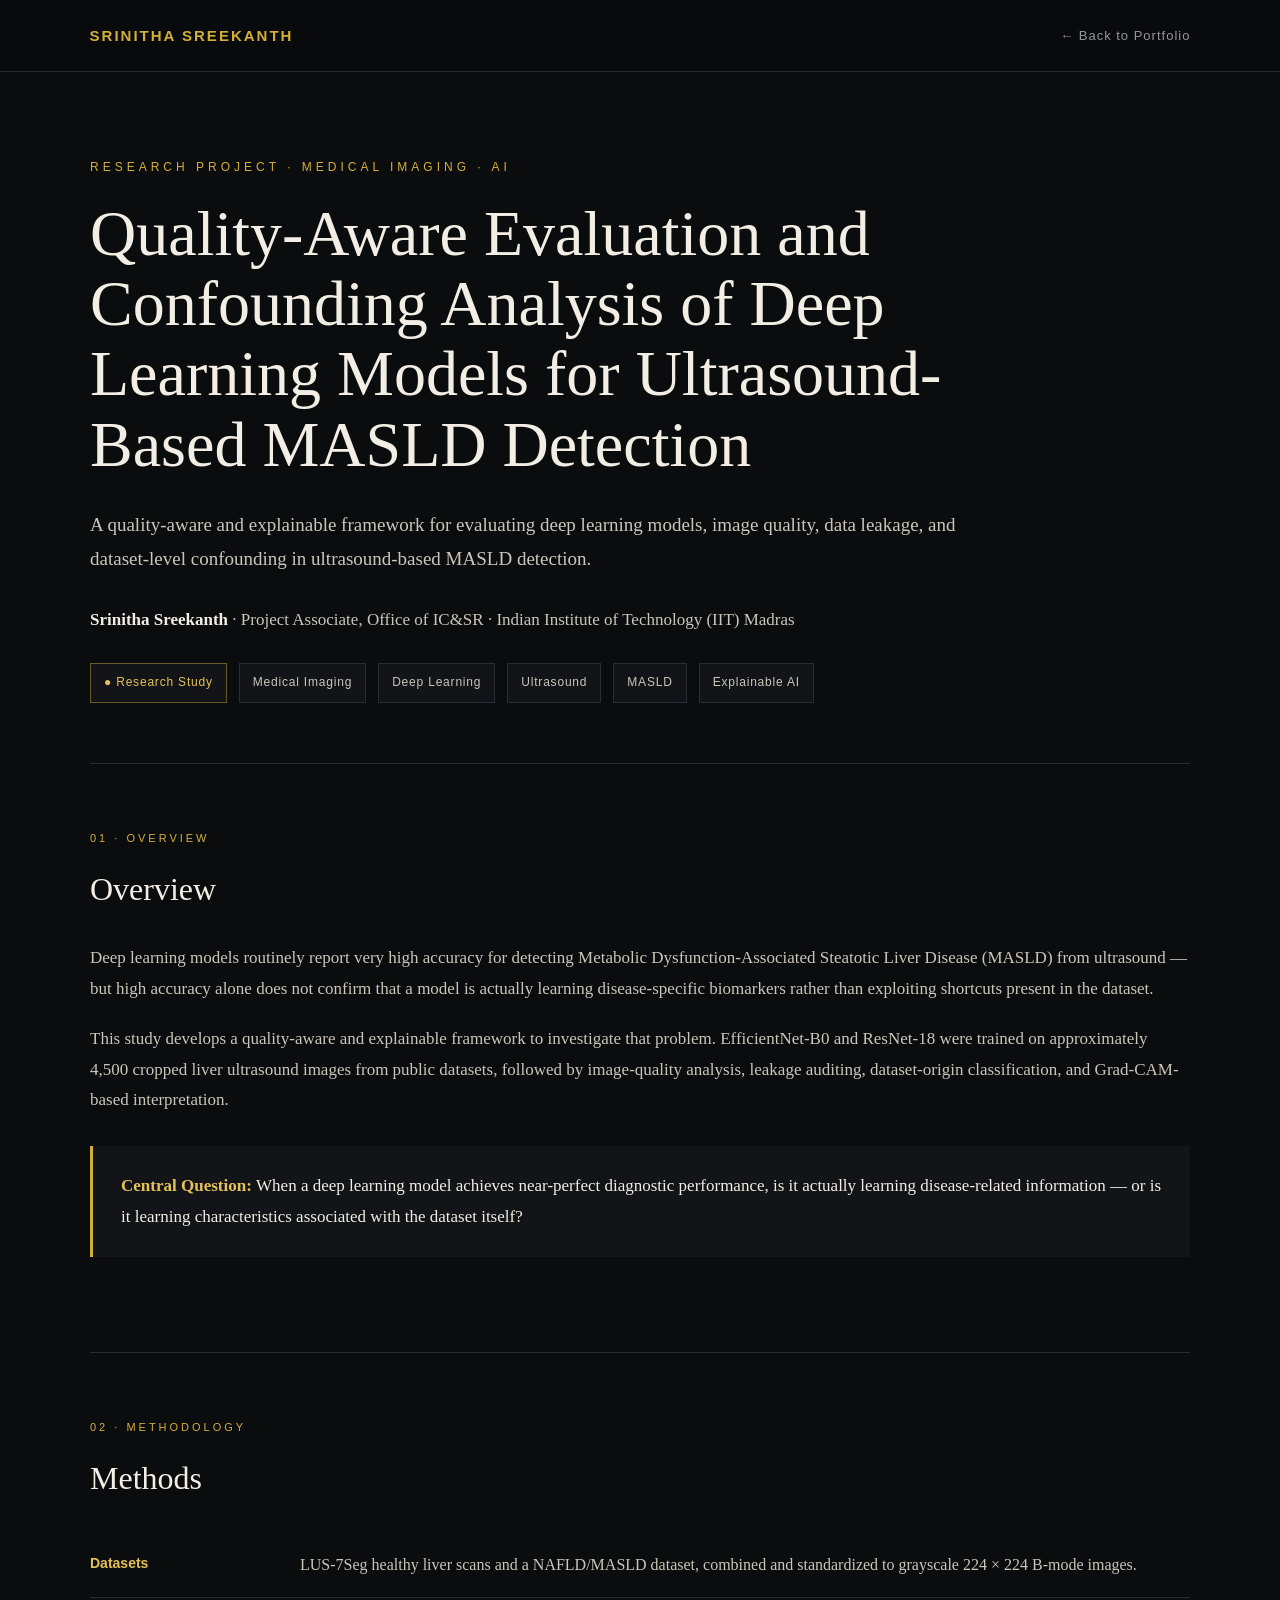
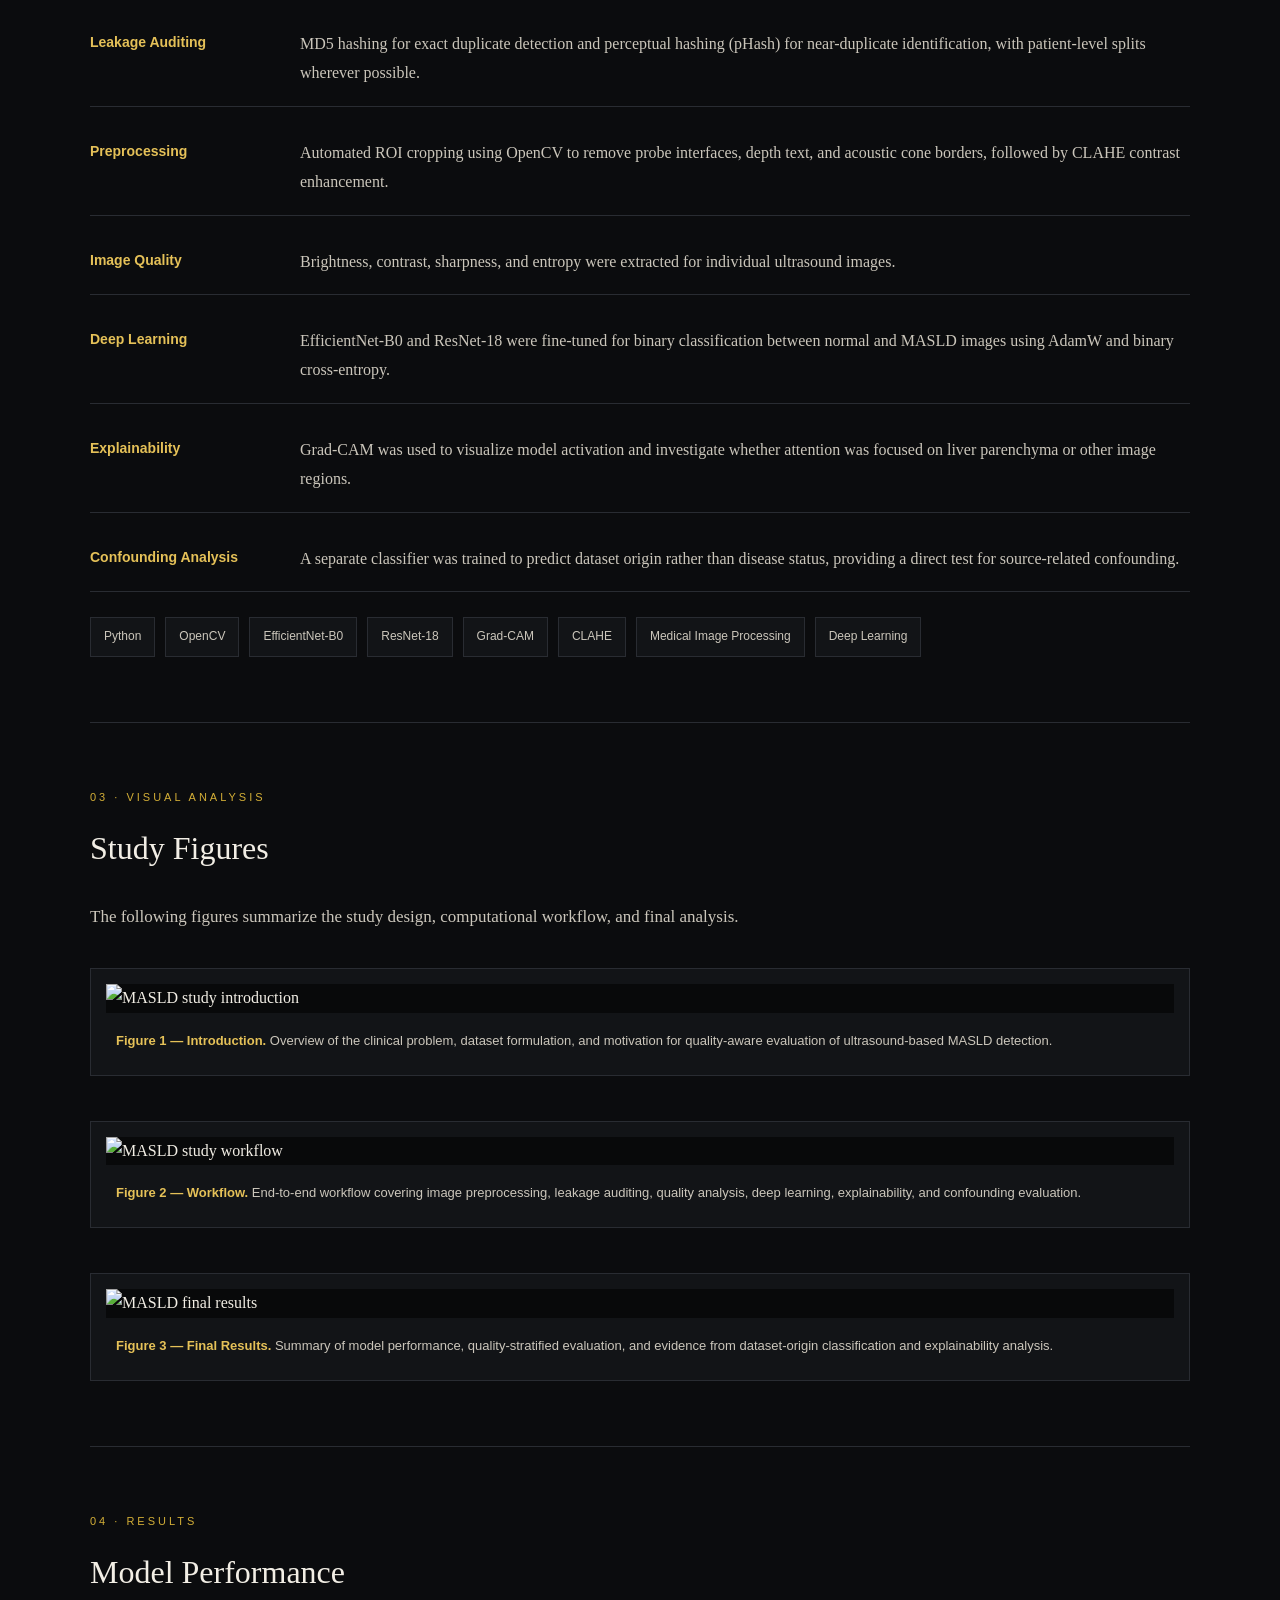
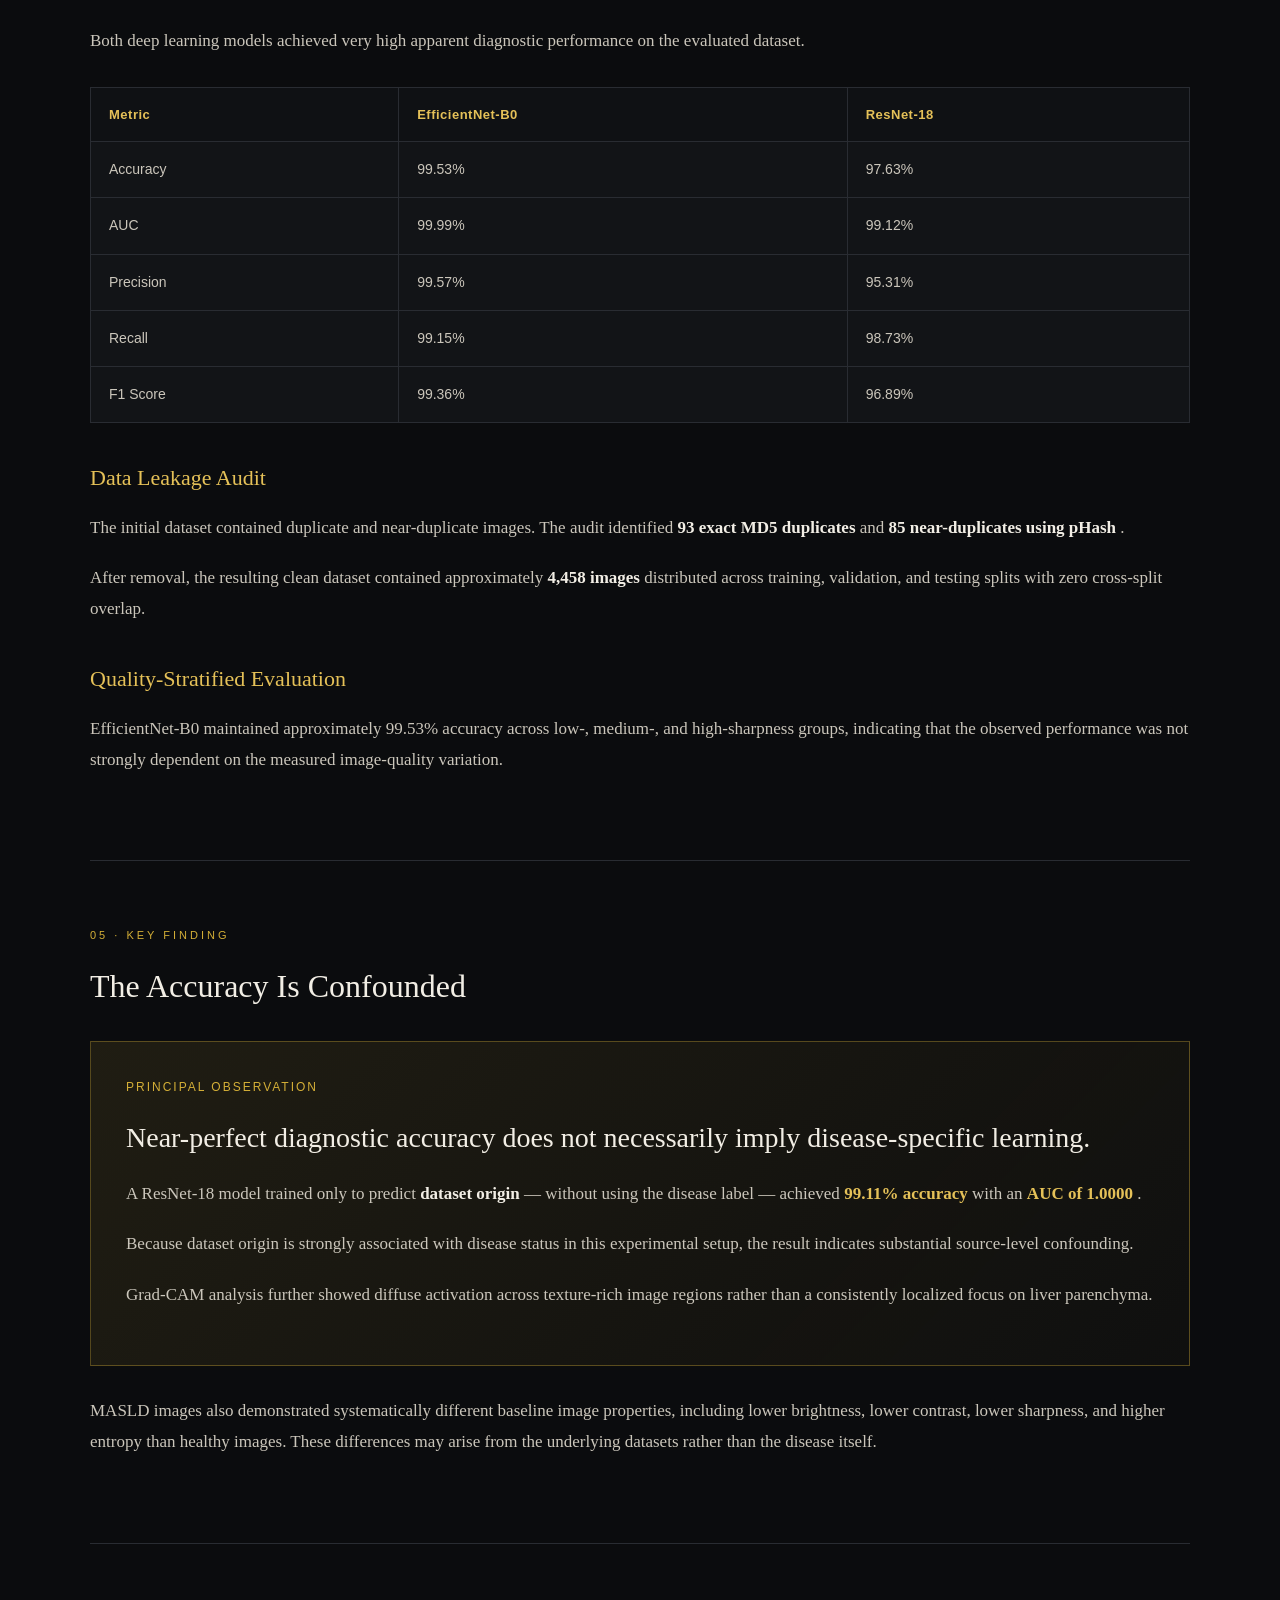
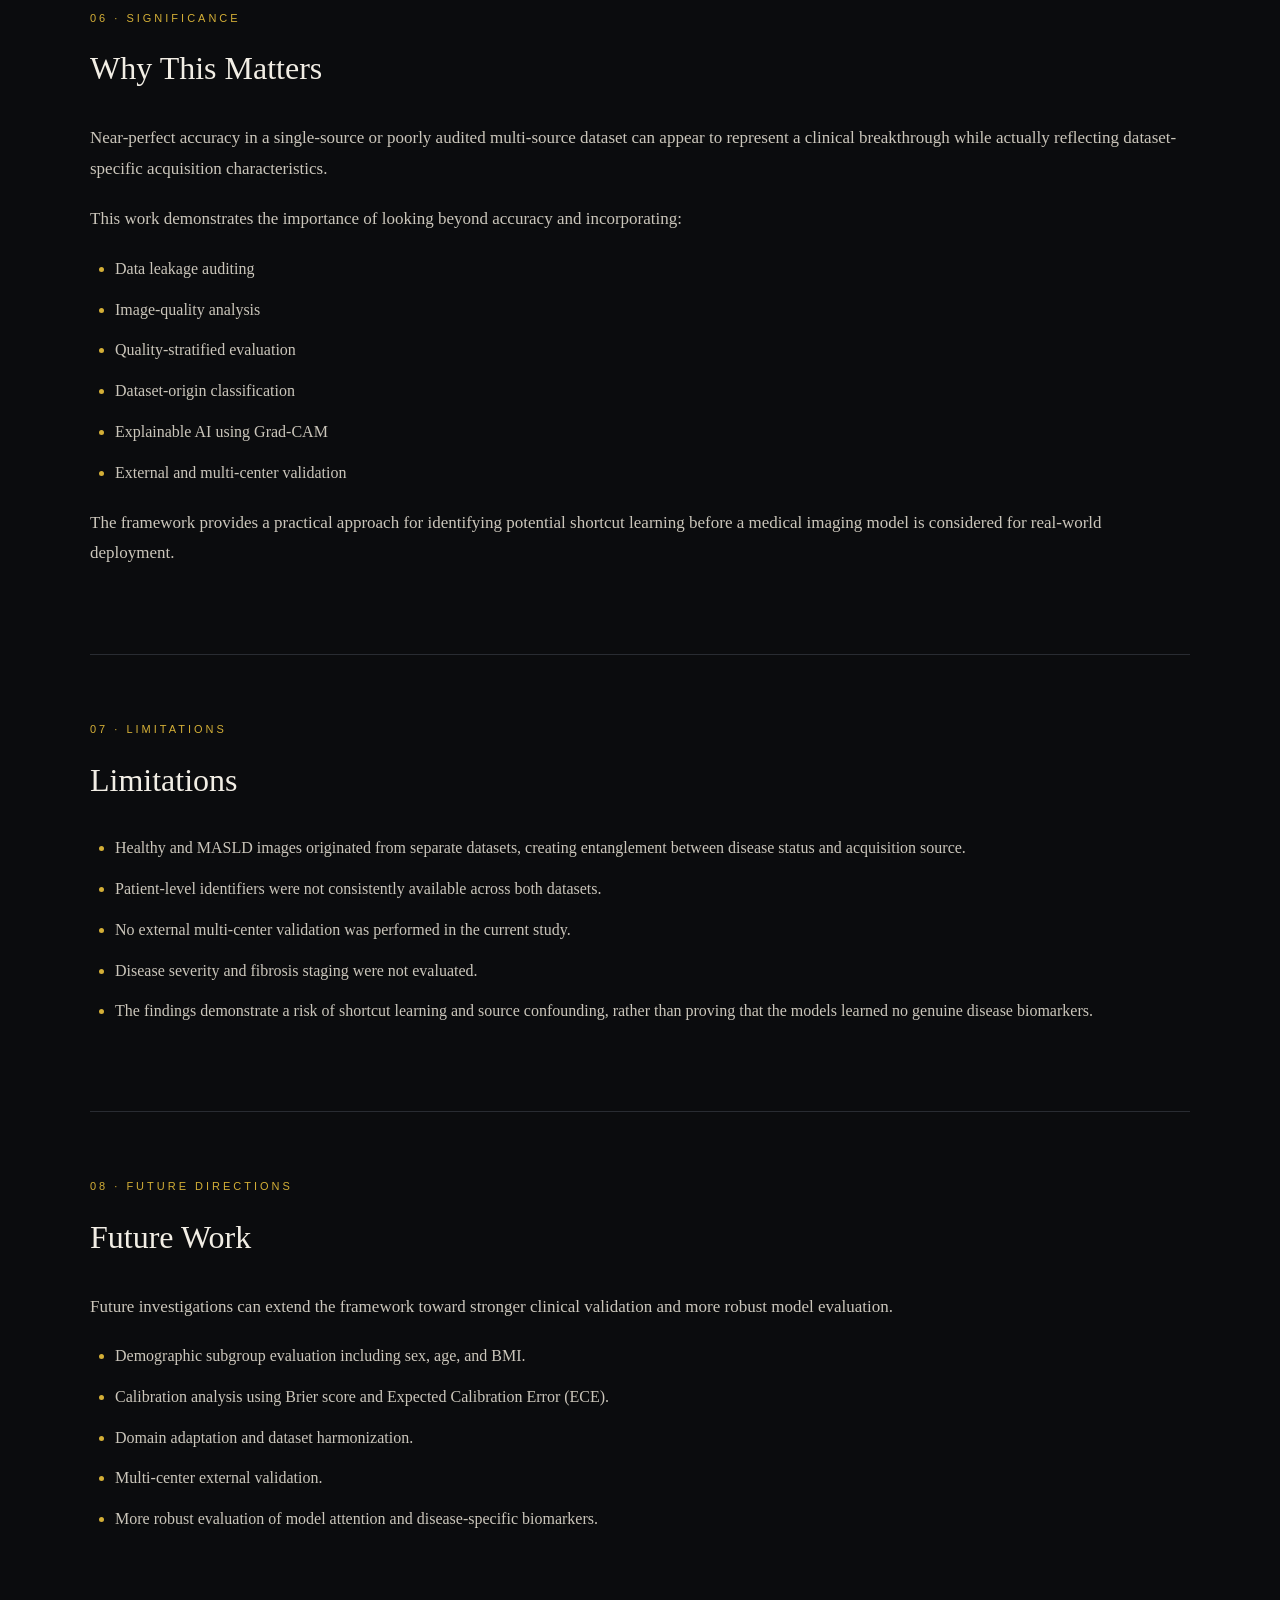
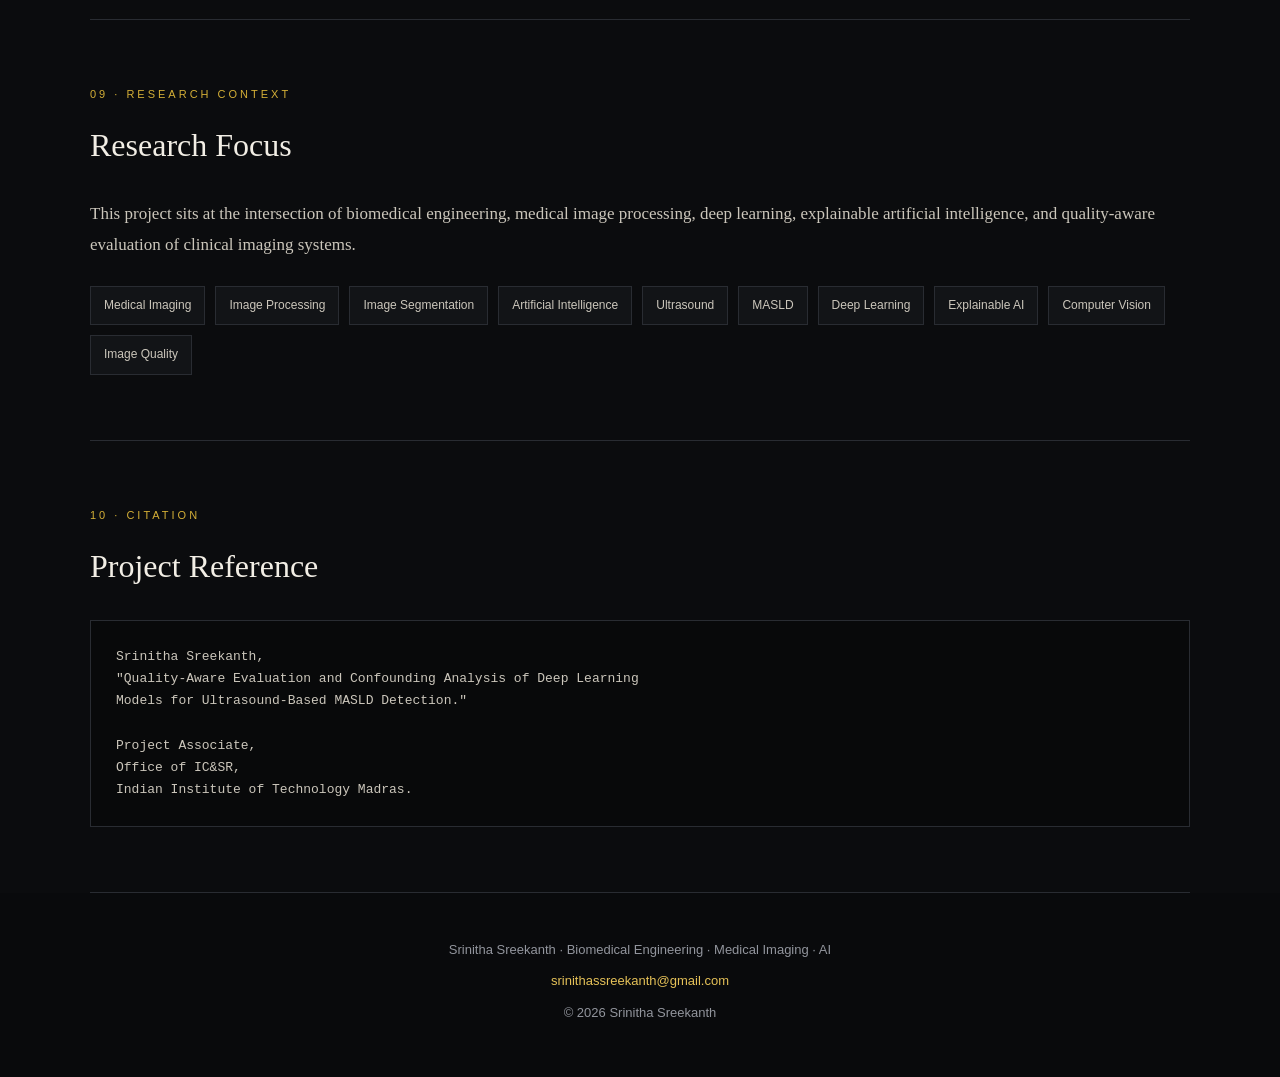
==== commit 91949ad7: "Update index.html" ====
--- a/index.html
+++ b/index.html
@@ -1,1142 +1,1158 @@
 <!DOCTYPE html>
 <html lang="en">
-
 <head>
     <meta charset="UTF-8">
     <meta name="viewport" content="width=device-width, initial-scale=1.0">
 
-    <title>Srinitha Sreekanth | Biomedical Engineering & Medical Imaging</title>
-
-    <meta name="description"
-        content="Srinitha Sreekanth — Biomedical Engineering, Medical Imaging, Image Processing, Artificial Intelligence and Biomedical Research.">
-
-    <link rel="stylesheet" href="style.css">
+    <title>MASLD Quality-Aware Deep Learning Study | Srinitha Sreekanth</title>
+
+    <style>
+        :root {
+            --bg: #0b0c0e;
+            --panel: #121417;
+            --panel-light: #171a1e;
+            --border: #292c32;
+
+            --cream: #f2eee5;
+            --cream-soft: #cbc6bb;
+            --muted: #92959d;
+
+            --gold: #d4af37;
+            --gold-light: #e5c158;
+        }
+
+        * {
+            margin: 0;
+            padding: 0;
+            box-sizing: border-box;
+        }
+
+        html {
+            scroll-behavior: smooth;
+        }
+
+        body {
+            background: var(--bg);
+            color: var(--cream);
+            font-family: Georgia, "Times New Roman", serif;
+            line-height: 1.8;
+        }
+
+        a {
+            color: var(--gold-light);
+            text-decoration: none;
+        }
+
+        a:hover {
+            color: var(--cream);
+        }
+
+        /* =========================
+           TOP NAVIGATION
+        ========================= */
+
+        .topbar {
+            border-bottom: 1px solid var(--border);
+            padding: 22px 7%;
+            display: flex;
+            justify-content: space-between;
+            align-items: center;
+            background: #090a0c;
+        }
+
+        .brand {
+            font-family: Arial, sans-serif;
+            font-size: 15px;
+            font-weight: 700;
+            letter-spacing: 2px;
+            color: var(--gold);
+        }
+
+        .back-link {
+            font-family: Arial, sans-serif;
+            font-size: 13px;
+            letter-spacing: 1px;
+            color: var(--muted);
+            transition: 0.3s ease;
+        }
+
+        .back-link:hover {
+            color: var(--gold-light);
+        }
+
+        /* =========================
+           MAIN CONTAINER
+        ========================= */
+
+        .container {
+            width: min(1100px, 90%);
+            margin: 0 auto;
+        }
+
+        /* =========================
+           HERO
+        ========================= */
+
+        .hero {
+            padding: 85px 0 60px;
+            border-bottom: 1px solid var(--border);
+        }
+
+        .eyebrow {
+            font-family: Arial, sans-serif;
+            color: var(--gold);
+            font-size: 12px;
+            letter-spacing: 4px;
+            text-transform: uppercase;
+            margin-bottom: 20px;
+        }
+
+        h1 {
+            font-size: clamp(38px, 5vw, 64px);
+            line-height: 1.1;
+            font-weight: 500;
+            max-width: 1000px;
+            margin-bottom: 28px;
+        }
+
+        .subtitle {
+            color: var(--cream-soft);
+            font-size: 19px;
+            max-width: 900px;
+            margin-bottom: 28px;
+        }
+
+        .meta {
+            display: flex;
+            flex-wrap: wrap;
+            gap: 12px;
+            margin-top: 28px;
+        }
+
+        .meta span {
+            font-family: Arial, sans-serif;
+            font-size: 12px;
+            letter-spacing: 0.8px;
+            color: var(--cream-soft);
+            border: 1px solid var(--border);
+            padding: 8px 13px;
+            background: var(--panel);
+        }
+
+        .status {
+            color: var(--gold-light) !important;
+            border-color: rgba(212, 175, 55, 0.45) !important;
+        }
+
+        /* =========================
+           SECTIONS
+        ========================= */
+
+        section {
+            padding: 65px 0;
+            border-bottom: 1px solid var(--border);
+        }
+
+        .section-label {
+            font-family: Arial, sans-serif;
+            color: var(--gold);
+            font-size: 11px;
+            letter-spacing: 3px;
+            text-transform: uppercase;
+            margin-bottom: 12px;
+        }
+
+        h2 {
+            font-size: 32px;
+            font-weight: 500;
+            margin-bottom: 25px;
+            color: var(--cream);
+        }
+
+        h3 {
+            font-size: 22px;
+            font-weight: 500;
+            color: var(--gold-light);
+            margin: 35px 0 15px;
+        }
+
+        p {
+            color: var(--cream-soft);
+            font-size: 17px;
+            margin-bottom: 20px;
+        }
+
+        /* =========================
+           HIGHLIGHT BOX
+        ========================= */
+
+        .highlight {
+            background: var(--panel);
+            border-left: 3px solid var(--gold);
+            padding: 25px 28px;
+            margin: 30px 0;
+        }
+
+        .highlight p {
+            margin: 0;
+            color: var(--cream);
+        }
+
+        /* =========================
+           METHODS LIST
+        ========================= */
+
+        .methods {
+            display: grid;
+            gap: 14px;
+            margin-top: 25px;
+        }
+
+        .method {
+            display: grid;
+            grid-template-columns: 190px 1fr;
+            gap: 20px;
+            padding: 18px 0;
+            border-bottom: 1px solid var(--border);
+        }
+
+        .method strong {
+            color: var(--gold-light);
+            font-family: Arial, sans-serif;
+            font-size: 14px;
+        }
+
+        .method span {
+            color: var(--cream-soft);
+            font-size: 16px;
+        }
+
+        /* =========================
+           FIGURES
+        ========================= */
+
+        .figures {
+            display: grid;
+            gap: 45px;
+            margin-top: 35px;
+        }
+
+        .figure {
+            background: var(--panel);
+            border: 1px solid var(--border);
+            padding: 15px;
+        }
+
+        .figure img {
+            display: block;
+            width: 100%;
+            height: auto;
+            max-height: 700px;
+            object-fit: contain;
+            background: #08090a;
+        }
+
+        .figure-caption {
+            padding: 18px 10px 8px;
+            color: var(--cream-soft);
+            font-family: Arial, sans-serif;
+            font-size: 13px;
+            line-height: 1.6;
+        }
+
+        .figure-caption strong {
+            color: var(--gold-light);
+        }
+
+        /* =========================
+           RESULTS TABLE
+        ========================= */
+
+        .table-wrapper {
+            overflow-x: auto;
+            margin-top: 30px;
+        }
+
+        table {
+            width: 100%;
+            border-collapse: collapse;
+            background: var(--panel);
+            font-family: Arial, sans-serif;
+        }
+
+        th,
+        td {
+            border: 1px solid var(--border);
+            padding: 15px 18px;
+            text-align: left;
+        }
+
+        th {
+            color: var(--gold-light);
+            font-size: 13px;
+            letter-spacing: 0.5px;
+            background: #0f1114;
+        }
+
+        td {
+            color: var(--cream-soft);
+            font-size: 14px;
+        }
+
+        /* =========================
+           KEY FINDING
+        ========================= */
+
+        .finding {
+            background: linear-gradient(
+                135deg,
+                rgba(212, 175, 55, 0.10),
+                rgba(212, 175, 55, 0.02)
+            );
+
+            border: 1px solid rgba(212, 175, 55, 0.35);
+            padding: 35px;
+            margin-top: 25px;
+        }
+
+        .finding-title {
+            font-family: Arial, sans-serif;
+            color: var(--gold);
+            text-transform: uppercase;
+            letter-spacing: 2px;
+            font-size: 12px;
+            margin-bottom: 15px;
+        }
+
+        .finding h3 {
+            margin-top: 0;
+            font-size: 28px;
+            color: var(--cream);
+        }
+
+        /* =========================
+           BULLET LIST
+        ========================= */
+
+        ul {
+            padding-left: 25px;
+            margin: 20px 0;
+        }
+
+        li {
+            color: var(--cream-soft);
+            font-size: 16px;
+            margin-bottom: 12px;
+        }
+
+        li::marker {
+            color: var(--gold);
+        }
+
+        /* =========================
+           TECH TAGS
+        ========================= */
+
+        .tags {
+            display: flex;
+            flex-wrap: wrap;
+            gap: 10px;
+            margin-top: 25px;
+        }
+
+        .tag {
+            border: 1px solid var(--border);
+            background: var(--panel);
+            padding: 8px 13px;
+            font-family: Arial, sans-serif;
+            font-size: 12px;
+            color: var(--cream-soft);
+        }
+
+        /* =========================
+           CITATION
+        ========================= */
+
+        .citation {
+            background: #08090a;
+            border: 1px solid var(--border);
+            padding: 25px;
+            margin-top: 25px;
+            overflow-x: auto;
+        }
+
+        .citation pre {
+            color: var(--cream-soft);
+            font-family: Consolas, monospace;
+            font-size: 13px;
+            line-height: 1.7;
+            white-space: pre-wrap;
+        }
+
+        /* =========================
+           FOOTER
+        ========================= */
+
+        footer {
+            padding: 45px 0;
+            text-align: center;
+            background: #090a0c;
+        }
+
+        footer p {
+            font-family: Arial, sans-serif;
+            font-size: 13px;
+            color: var(--muted);
+            margin-bottom: 8px;
+        }
+
+        footer .email {
+            color: var(--gold-light);
+        }
+
+        /* =========================
+           MOBILE
+        ========================= */
+
+        @media (max-width: 700px) {
+
+            .topbar {
+                padding: 18px 5%;
+            }
+
+            .container {
+                width: 90%;
+            }
+
+            .hero {
+                padding: 55px 0 40px;
+            }
+
+            h1 {
+                font-size: 38px;
+            }
+
+            h2 {
+                font-size: 28px;
+            }
+
+            p {
+                font-size: 16px;
+            }
+
+            .method {
+                grid-template-columns: 1fr;
+                gap: 5px;
+            }
+
+            .finding {
+                padding: 25px;
+            }
+
+            .figure {
+                padding: 8px;
+            }
+
+            .meta {
+                gap: 8px;
+            }
+        }
+    </style>
 </head>
 
 <body>
 
-    <!-- =====================================================
-         NAVIGATION
-    ====================================================== -->
-
-    <header class="navbar">
-
-        <a href="#home" class="logo">SS</a>
-
-        <nav>
-            <a href="#about">ABOUT</a>
-            <a href="#research">RESEARCH</a>
-            <a href="#projects">PROJECTS</a>
-            <a href="#publications">PUBLICATIONS</a>
-            <a href="#experience">EXPERIENCE</a>
-            <a href="#contact">CONTACT</a>
-        </nav>
-
-        <div class="social-links">
-            <a href="https://github.com/SrinithaSreekanth" target="_blank">GITHUB</a>
-            <a href="https://www.linkedin.com/in/srinitha-sreekanth" target="_blank">LINKEDIN</a>
+    <!-- =========================
+         TOP BAR
+    ========================== -->
+
+    <header class="topbar">
+        <div class="brand">SRINITHA SREEKANTH</div>
+
+        <a
+            class="back-link"
+            href="../../index.html"
+        >
+            ← Back to Portfolio
+        </a>
+    </header>
+
+
+    <main>
+
+        <!-- =========================
+             HERO
+        ========================== -->
+
+        <div class="container">
+
+            <section class="hero">
+
+                <div class="eyebrow">
+                    Research Project · Medical Imaging · AI
+                </div>
+
+                <h1>
+                    Quality-Aware Evaluation and Confounding Analysis of Deep Learning Models for Ultrasound-Based MASLD Detection
+                </h1>
+
+                <p class="subtitle">
+                    A quality-aware and explainable framework for evaluating
+                    deep learning models, image quality, data leakage, and
+                    dataset-level confounding in ultrasound-based MASLD detection.
+                </p>
+
+                <p>
+                    <strong style="color: var(--cream);">
+                        Srinitha Sreekanth
+                    </strong>
+                    · Project Associate, Office of IC&SR ·
+                    Indian Institute of Technology (IIT) Madras
+                </p>
+
+                <div class="meta">
+                    <span class="status">● Research Study</span>
+                    <span>Medical Imaging</span>
+                    <span>Deep Learning</span>
+                    <span>Ultrasound</span>
+                    <span>MASLD</span>
+                    <span>Explainable AI</span>
+                </div>
+
+            </section>
+
+
+            <!-- =========================
+                 OVERVIEW
+            ========================== -->
+
+            <section>
+
+                <div class="section-label">
+                    01 · Overview
+                </div>
+
+                <h2>
+                    Overview
+                </h2>
+
+                <p>
+                    Deep learning models routinely report very high accuracy
+                    for detecting Metabolic Dysfunction-Associated Steatotic
+                    Liver Disease (MASLD) from ultrasound — but high accuracy
+                    alone does not confirm that a model is actually learning
+                    disease-specific biomarkers rather than exploiting
+                    shortcuts present in the dataset.
+                </p>
+
+                <p>
+                    This study develops a quality-aware and explainable
+                    framework to investigate that problem. EfficientNet-B0
+                    and ResNet-18 were trained on approximately 4,500 cropped
+                    liver ultrasound images from public datasets, followed by
+                    image-quality analysis, leakage auditing, dataset-origin
+                    classification, and Grad-CAM-based interpretation.
+                </p>
+
+                <div class="highlight">
+                    <p>
+                        <strong style="color: var(--gold-light);">
+                            Central Question:
+                        </strong>
+                        When a deep learning model achieves near-perfect
+                        diagnostic performance, is it actually learning
+                        disease-related information — or is it learning
+                        characteristics associated with the dataset itself?
+                    </p>
+                </div>
+
+            </section>
+
+
+            <!-- =========================
+                 METHODOLOGY
+            ========================== -->
+
+            <section>
+
+                <div class="section-label">
+                    02 · Methodology
+                </div>
+
+                <h2>
+                    Methods
+                </h2>
+
+                <div class="methods">
+
+                    <div class="method">
+                        <strong>Datasets</strong>
+                        <span>
+                            LUS-7Seg healthy liver scans and a
+                            NAFLD/MASLD dataset, combined and standardized
+                            to grayscale 224 × 224 B-mode images.
+                        </span>
+                    </div>
+
+                    <div class="method">
+                        <strong>Leakage Auditing</strong>
+                        <span>
+                            MD5 hashing for exact duplicate detection and
+                            perceptual hashing (pHash) for near-duplicate
+                            identification, with patient-level splits
+                            wherever possible.
+                        </span>
+                    </div>
+
+                    <div class="method">
+                        <strong>Preprocessing</strong>
+                        <span>
+                            Automated ROI cropping using OpenCV to remove
+                            probe interfaces, depth text, and acoustic cone
+                            borders, followed by CLAHE contrast enhancement.
+                        </span>
+                    </div>
+
+                    <div class="method">
+                        <strong>Image Quality</strong>
+                        <span>
+                            Brightness, contrast, sharpness, and entropy
+                            were extracted for individual ultrasound images.
+                        </span>
+                    </div>
+
+                    <div class="method">
+                        <strong>Deep Learning</strong>
+                        <span>
+                            EfficientNet-B0 and ResNet-18 were fine-tuned
+                            for binary classification between normal and
+                            MASLD images using AdamW and binary
+                            cross-entropy.
+                        </span>
+                    </div>
+
+                    <div class="method">
+                        <strong>Explainability</strong>
+                        <span>
+                            Grad-CAM was used to visualize model activation
+                            and investigate whether attention was focused
+                            on liver parenchyma or other image regions.
+                        </span>
+                    </div>
+
+                    <div class="method">
+                        <strong>Confounding Analysis</strong>
+                        <span>
+                            A separate classifier was trained to predict
+                            dataset origin rather than disease status,
+                            providing a direct test for source-related
+                            confounding.
+                        </span>
+                    </div>
+
+                </div>
+
+                <div class="tags">
+
+                    <span class="tag">Python</span>
+                    <span class="tag">OpenCV</span>
+                    <span class="tag">EfficientNet-B0</span>
+                    <span class="tag">ResNet-18</span>
+                    <span class="tag">Grad-CAM</span>
+                    <span class="tag">CLAHE</span>
+                    <span class="tag">Medical Image Processing</span>
+                    <span class="tag">Deep Learning</span>
+
+                </div>
+
+            </section>
+
+
+            <!-- =========================
+                 FIGURES
+            ========================== -->
+
+            <section>
+
+                <div class="section-label">
+                    03 · Visual Analysis
+                </div>
+
+                <h2>
+                    Study Figures
+                </h2>
+
+                <p>
+                    The following figures summarize the study design,
+                    computational workflow, and final analysis.
+                </p>
+
+                <div class="figures">
+
+                    <div class="figure">
+
+                        <img
+                            src="01-introduction.png"
+                            alt="MASLD study introduction"
+                        >
+
+                        <div class="figure-caption">
+                            <strong>Figure 1 — Introduction.</strong>
+                            Overview of the clinical problem, dataset
+                            formulation, and motivation for quality-aware
+                            evaluation of ultrasound-based MASLD detection.
+                        </div>
+
+                    </div>
+
+
+                    <div class="figure">
+
+                        <img
+                            src="02-workflow.png"
+                            alt="MASLD study workflow"
+                        >
+
+                        <div class="figure-caption">
+                            <strong>Figure 2 — Workflow.</strong>
+                            End-to-end workflow covering image preprocessing,
+                            leakage auditing, quality analysis, deep learning,
+                            explainability, and confounding evaluation.
+                        </div>
+
+                    </div>
+
+
+                    <div class="figure">
+
+                        <img
+                            src="03-final-results.png"
+                            alt="MASLD final results"
+                        >
+
+                        <div class="figure-caption">
+                            <strong>Figure 3 — Final Results.</strong>
+                            Summary of model performance, quality-stratified
+                            evaluation, and evidence from dataset-origin
+                            classification and explainability analysis.
+                        </div>
+
+                    </div>
+
+                </div>
+
+            </section>
+
+
+            <!-- =========================
+                 RESULTS
+            ========================== -->
+
+            <section>
+
+                <div class="section-label">
+                    04 · Results
+                </div>
+
+                <h2>
+                    Model Performance
+                </h2>
+
+                <p>
+                    Both deep learning models achieved very high apparent
+                    diagnostic performance on the evaluated dataset.
+                </p>
+
+                <div class="table-wrapper">
+
+                    <table>
+
+                        <thead>
+                            <tr>
+                                <th>Metric</th>
+                                <th>EfficientNet-B0</th>
+                                <th>ResNet-18</th>
+                            </tr>
+                        </thead>
+
+                        <tbody>
+
+                            <tr>
+                                <td>Accuracy</td>
+                                <td>99.53%</td>
+                                <td>97.63%</td>
+                            </tr>
+
+                            <tr>
+                                <td>AUC</td>
+                                <td>99.99%</td>
+                                <td>99.12%</td>
+                            </tr>
+
+                            <tr>
+                                <td>Precision</td>
+                                <td>99.57%</td>
+                                <td>95.31%</td>
+                            </tr>
+
+                            <tr>
+                                <td>Recall</td>
+                                <td>99.15%</td>
+                                <td>98.73%</td>
+                            </tr>
+
+                            <tr>
+                                <td>F1 Score</td>
+                                <td>99.36%</td>
+                                <td>96.89%</td>
+                            </tr>
+
+                        </tbody>
+
+                    </table>
+
+                </div>
+
+
+                <h3>
+                    Data Leakage Audit
+                </h3>
+
+                <p>
+                    The initial dataset contained duplicate and near-duplicate
+                    images. The audit identified <strong style="color:var(--cream);">
+                    93 exact MD5 duplicates
+                    </strong>
+                    and
+                    <strong style="color:var(--cream);">
+                    85 near-duplicates using pHash
+                    </strong>.
+                </p>
+
+                <p>
+                    After removal, the resulting clean dataset contained
+                    approximately <strong style="color:var(--cream);">
+                    4,458 images
+                    </strong>
+                    distributed across training, validation, and testing
+                    splits with zero cross-split overlap.
+                </p>
+
+
+                <h3>
+                    Quality-Stratified Evaluation
+                </h3>
+
+                <p>
+                    EfficientNet-B0 maintained approximately 99.53% accuracy
+                    across low-, medium-, and high-sharpness groups,
+                    indicating that the observed performance was not strongly
+                    dependent on the measured image-quality variation.
+                </p>
+
+            </section>
+
+
+            <!-- =========================
+                 KEY FINDING
+            ========================== -->
+
+            <section>
+
+                <div class="section-label">
+                    05 · Key Finding
+                </div>
+
+                <h2>
+                    The Accuracy Is Confounded
+                </h2>
+
+                <div class="finding">
+
+                    <div class="finding-title">
+                        Principal Observation
+                    </div>
+
+                    <h3>
+                        Near-perfect diagnostic accuracy does not necessarily
+                        imply disease-specific learning.
+                    </h3>
+
+                    <p>
+                        A ResNet-18 model trained only to predict
+                        <strong style="color:var(--cream);">
+                            dataset origin
+                        </strong>
+                        — without using the disease label — achieved
+                        <strong style="color:var(--gold-light);">
+                            99.11% accuracy
+                        </strong>
+                        with an
+                        <strong style="color:var(--gold-light);">
+                            AUC of 1.0000
+                        </strong>.
+                    </p>
+
+                    <p>
+                        Because dataset origin is strongly associated with
+                        disease status in this experimental setup, the result
+                        indicates substantial source-level confounding.
+                    </p>
+
+                    <p>
+                        Grad-CAM analysis further showed diffuse activation
+                        across texture-rich image regions rather than a
+                        consistently localized focus on liver parenchyma.
+                    </p>
+
+                </div>
+
+                <p style="margin-top:30px;">
+                    MASLD images also demonstrated systematically different
+                    baseline image properties, including lower brightness,
+                    lower contrast, lower sharpness, and higher entropy than
+                    healthy images. These differences may arise from the
+                    underlying datasets rather than the disease itself.
+                </p>
+
+            </section>
+
+
+            <!-- =========================
+                 WHY IT MATTERS
+            ========================== -->
+
+            <section>
+
+                <div class="section-label">
+                    06 · Significance
+                </div>
+
+                <h2>
+                    Why This Matters
+                </h2>
+
+                <p>
+                    Near-perfect accuracy in a single-source or poorly audited
+                    multi-source dataset can appear to represent a clinical
+                    breakthrough while actually reflecting dataset-specific
+                    acquisition characteristics.
+                </p>
+
+                <p>
+                    This work demonstrates the importance of looking beyond
+                    accuracy and incorporating:
+                </p>
+
+                <ul>
+                    <li>Data leakage auditing</li>
+                    <li>Image-quality analysis</li>
+                    <li>Quality-stratified evaluation</li>
+                    <li>Dataset-origin classification</li>
+                    <li>Explainable AI using Grad-CAM</li>
+                    <li>External and multi-center validation</li>
+                </ul>
+
+                <p>
+                    The framework provides a practical approach for identifying
+                    potential shortcut learning before a medical imaging model
+                    is considered for real-world deployment.
+                </p>
+
+            </section>
+
+
+            <!-- =========================
+                 LIMITATIONS
+            ========================== -->
+
+            <section>
+
+                <div class="section-label">
+                    07 · Limitations
+                </div>
+
+                <h2>
+                    Limitations
+                </h2>
+
+                <ul>
+
+                    <li>
+                        Healthy and MASLD images originated from separate
+                        datasets, creating entanglement between disease status
+                        and acquisition source.
+                    </li>
+
+                    <li>
+                        Patient-level identifiers were not consistently
+                        available across both datasets.
+                    </li>
+
+                    <li>
+                        No external multi-center validation was performed
+                        in the current study.
+                    </li>
+
+                    <li>
+                        Disease severity and fibrosis staging were not
+                        evaluated.
+                    </li>
+
+                    <li>
+                        The findings demonstrate a risk of shortcut learning
+                        and source confounding, rather than proving that the
+                        models learned no genuine disease biomarkers.
+                    </li>
+
+                </ul>
+
+            </section>
+
+
+            <!-- =========================
+                 FUTURE WORK
+            ========================== -->
+
+            <section>
+
+                <div class="section-label">
+                    08 · Future Directions
+                </div>
+
+                <h2>
+                    Future Work
+                </h2>
+
+                <p>
+                    Future investigations can extend the framework toward
+                    stronger clinical validation and more robust model
+                    evaluation.
+                </p>
+
+                <ul>
+
+                    <li>
+                        Demographic subgroup evaluation including sex,
+                        age, and BMI.
+                    </li>
+
+                    <li>
+                        Calibration analysis using Brier score and
+                        Expected Calibration Error (ECE).
+                    </li>
+
+                    <li>
+                        Domain adaptation and dataset harmonization.
+                    </li>
+
+                    <li>
+                        Multi-center external validation.
+                    </li>
+
+                    <li>
+                        More robust evaluation of model attention and
+                        disease-specific biomarkers.
+                    </li>
+
+                </ul>
+
+            </section>
+
+
+            <!-- =========================
+                 RESEARCH PROFILE
+            ========================== -->
+
+            <section>
+
+                <div class="section-label">
+                    09 · Research Context
+                </div>
+
+                <h2>
+                    Research Focus
+                </h2>
+
+                <p>
+                    This project sits at the intersection of biomedical
+                    engineering, medical image processing, deep learning,
+                    explainable artificial intelligence, and quality-aware
+                    evaluation of clinical imaging systems.
+                </p>
+
+                <div class="tags">
+
+                    <span class="tag">Medical Imaging</span>
+                    <span class="tag">Image Processing</span>
+                    <span class="tag">Image Segmentation</span>
+                    <span class="tag">Artificial Intelligence</span>
+                    <span class="tag">Ultrasound</span>
+                    <span class="tag">MASLD</span>
+                    <span class="tag">Deep Learning</span>
+                    <span class="tag">Explainable AI</span>
+                    <span class="tag">Computer Vision</span>
+                    <span class="tag">Image Quality</span>
+
+                </div>
+
+            </section>
+
+
+            <!-- =========================
+                 CITATION
+            ========================== -->
+
+            <section>
+
+                <div class="section-label">
+                    10 · Citation
+                </div>
+
+                <h2>
+                    Project Reference
+                </h2>
+
+                <div class="citation">
+
+<pre>
+Srinitha Sreekanth,
+"Quality-Aware Evaluation and Confounding Analysis of Deep Learning
+Models for Ultrasound-Based MASLD Detection."
+
+Project Associate,
+Office of IC&SR,
+Indian Institute of Technology Madras.
+</pre>
+
+                </div>
+
+            </section>
+
         </div>
 
-    </header>
-
-
-    <!-- =====================================================
-         HERO
-    ====================================================== -->
-
-    <main>
-
-        <section class="hero" id="home">
-
-            <!-- FULL WIDTH BANNER -->
-            <div class="hero-banner">
-                <img src="banner.png" alt="Biomedical research banner">
-                <div class="banner-overlay"></div>
-            </div>
-
-
-            <!-- BLACK HERO CONTENT -->
-            <div class="hero-body">
-
-                <div class="hero-inner">
-
-                    <!-- PROFILE PHOTO -->
-                    <div class="profile-photo">
-                        <img src="profile.jpg" alt="Srinitha Sreekanth">
-                    </div>
-
-
-                    <!-- HERO TEXT -->
-                    <div class="hero-content">
-
-                        <div class="eyebrow">
-                            HELLO, I'M
-                        </div>
-
-                        <h1>
-                            Srinitha Sreekanth
-                        </h1>
-
-                        <h2>
-                            Biomedical Engineering
-                            <span>·</span>
-                            Medical Imaging
-                            <span>·</span>
-                            AI
-                        </h2>
-
-                        <p class="hero-description">
-                            Biomedical Engineering graduate and currently working as a
-                            <strong>Project Associate at IIT Madras</strong>, working at the
-                            intersection of medical imaging, image processing, artificial
-                            intelligence, biosignal processing, and healthcare technology.
-                        </p>
-
-                        <div class="hero-buttons">
-
-                            <a href="#research" class="btn btn-primary">
-                                EXPLORE RESEARCH
-                                <span>→</span>
-                            </a>
-
-                            <a href="#projects" class="btn btn-outline">
-                                VIEW PROJECTS
-                            </a>
-
-                            <a href="#contact" class="btn btn-outline">
-                                GET IN TOUCH
-                            </a>
-
-                        </div>
-
-                    </div>
-
-                </div>
-
-            </div>
-
-        </section>
-
-
-        <!-- =====================================================
-             ABOUT
-        ====================================================== -->
-
-        <section class="section" id="about">
-
-            <div class="section-heading">
-                <span>01</span>
-                <h2>ABOUT</h2>
-            </div>
-
-            <div class="about-grid">
-
-                <div class="about-main">
-
-                    <p class="large-text">
-                        I am a Biomedical Engineering graduate interested in developing
-                        computational approaches for healthcare through medical imaging,
-                        artificial intelligence, image processing and biomedical
-                        signal analysis.
-                    </p>
-
-                    <p>
-                        My work combines engineering, programming and biomedical
-                        applications to investigate how computational methods can
-                        improve medical imaging, diagnostic analysis and assistive
-                        technologies.
-                    </p>
-
-                    <p>
-                        I am currently working as a
-                        <strong>Project Associate at the Indian Institute of Technology
-                        Madras (IIT Madras)</strong>, where I continue to develop my
-                        research and technical skills.
-                    </p>
-
-                </div>
-
-                <div class="about-side">
-
-                    <div class="about-card">
-                        <span class="card-label">CURRENT ROLE</span>
-                        <h3>Project Associate</h3>
-                        <p>Indian Institute of Technology Madras</p>
-                    </div>
-
-                    <div class="about-card">
-                        <span class="card-label">BACKGROUND</span>
-                        <h3>B.E. Biomedical Engineering</h3>
-                        <p>Vels University · 2021–2025</p>
-                    </div>
-
-                    <div class="about-card">
-                        <span class="card-label">ACADEMIC INTEREST</span>
-                        <h3>Medical Imaging + AI</h3>
-                        <p>Image processing, segmentation and computational healthcare</p>
-                    </div>
-
-                </div>
-
-            </div>
-
-        </section>
-
-
-        <!-- =====================================================
-             RESEARCH INTERESTS
-        ====================================================== -->
-
-        <section class="section dark-section" id="research">
-
-            <div class="section-heading">
-                <span>02</span>
-                <h2>RESEARCH INTERESTS</h2>
-            </div>
-
-            <p class="section-intro">
-                My research interests focus on computational medical imaging,
-                image analysis and artificial intelligence for healthcare.
-            </p>
-
-
-            <div class="research-grid">
-
-                <article class="research-card">
-                    <span class="research-number">01</span>
-                    <h3>Medical Imaging</h3>
-                    <p>
-                        Exploring advanced imaging approaches for extracting
-                        meaningful biological and clinical information from
-                        medical images.
-                    </p>
-                </article>
-
-                <article class="research-card">
-                    <span class="research-number">02</span>
-                    <h3>Image Processing</h3>
-                    <p>
-                        Image enhancement, preprocessing, artifact correction,
-                        ROI extraction and image-quality analysis for biomedical
-                        applications.
-                    </p>
-                </article>
-
-                <article class="research-card">
-                    <span class="research-number">03</span>
-                    <h3>Image Segmentation</h3>
-                    <p>
-                        Deep-learning based segmentation using architectures and
-                        approaches including FCN, HED and related segmentation
-                        methods.
-                    </p>
-                </article>
-
-                <article class="research-card">
-                    <span class="research-number">04</span>
-                    <h3>Artificial Intelligence</h3>
-                    <p>
-                        Machine learning, CNNs, classification, explainable AI
-                        and deep-learning approaches for biomedical data and
-                        medical imaging.
-                    </p>
-                </article>
-
-            </div>
-
-
-            <div class="research-focus">
-
-                <h3>Research Directions</h3>
-
-                <div class="focus-list">
-
-                    <div>
-                        <strong>Novel MRI Technology</strong>
-                        <p>
-                            Advanced MRI techniques, custom pulse sequences and
-                            image reconstruction algorithms.
-                        </p>
-                    </div>
-
-                    <div>
-                        <strong>Real-Time & 4D Imaging</strong>
-                        <p>
-                            Real-time therapy imaging and 4D moving-organ imaging
-                            for chest and abdominal applications.
-                        </p>
-                    </div>
-
-                    <div>
-                        <strong>Brain Quantitative Imaging</strong>
-                        <p>
-                            Quantitative brain imaging including myelin-water
-                            mapping and related imaging biomarkers.
-                        </p>
-                    </div>
-
-                    <div>
-                        <strong>Multimodal Integration</strong>
-                        <p>
-                            Integration of imaging with medical robotics,
-                            radiation therapy and interventional procedures
-                            using deep-learning methods.
-                        </p>
-                    </div>
-
-                    <div>
-                        <strong>Artifact Correction & Fast Imaging</strong>
-                        <p>
-                            MRI artifact correction, accelerated imaging and
-                            vessel-enhancement approaches.
-                        </p>
-                    </div>
-
-                </div>
-
-            </div>
-
-        </section>
-
-
-        <!-- =====================================================
-             PROJECTS
-        ====================================================== -->
-
-        <section class="section" id="projects">
-
-            <div class="section-heading">
-                <span>03</span>
-                <h2>RESEARCH & ACADEMIC PROJECTS</h2>
-            </div>
-
-            <p class="section-intro">
-                Selected academic and independent research projects combining
-                biomedical engineering, medical imaging, signal processing and AI.
-            </p>
-
-
-            <!-- =================================================
-                 INDEPENDENT RESEARCH
-            ================================================== -->
-
-            <div class="project-category">
-
-                <div class="category-title">
-                    <span>INDEPENDENT RESEARCH</span>
-                    <div></div>
-                </div>
-
-
-                <div class="project-list">
-
-
-                    <!-- FACIAL EMG HETEROGENEITY -->
-
-                    <article class="project-card">
-
-                        <div class="project-image">
-                            <img src="projects/facial-emg-heterogeneity/01-introduction.png"
-                                alt="Facial EMG heterogeneity study">
-                        </div>
-
-                        <div class="project-content">
-
-                            <div class="project-top">
-                                <span class="project-status">
-                                    🟢 Independent Research
-                                </span>
-
-                                <span class="project-year">
-                                    2025
-                                </span>
-                            </div>
-
-                            <h3>
-                                Quantifying Subject-Level Heterogeneity
-                                in Facial Electromyography
-                            </h3>
-
-                            <p>
-                                A small-sample machine-learning reanalysis investigating
-                                whether facial-sEMG wheelchair command models generalize
-                                across subjects or benefit from personalized modeling.
-                            </p>
-
-                            <div class="project-meta">
-
-                                <div>
-                                    <span>FOCUS</span>
-                                    <strong>Machine Learning · sEMG · Validation</strong>
-                                </div>
-
-                                <div>
-                                    <span>TYPE</span>
-                                    <strong>Independent Research</strong>
-                                </div>
-
-                                <div>
-                                    <span>METHODS</span>
-                                    <strong>Logistic Regression · XGBoost · KNN · LOSO</strong>
-                                </div>
-
-                            </div>
-
-                            <a href="projects/facial-emg-heterogeneity/index.html"
-                                class="project-button">
-                                VIEW PROJECT →
-                            </a>
-
-                        </div>
-
-                    </article>
-
-
-                    <!-- MASLD -->
-
-                    <article class="project-card">
-
-                        <div class="project-image">
-                            <img src="projects/masld-quality-calibration/01-introduction.png"
-                                alt="MASLD ultrasound deep learning study">
-                        </div>
-
-                        <div class="project-content">
-
-                            <div class="project-top">
-                                <span class="project-status">
-                                    🟢 Independent Research
-                                </span>
-
-                                <span class="project-year">
-                                    2026
-                                </span>
-                            </div>
-
-                            <h3>
-                                Quality-Aware Evaluation & Confounding Analysis
-                                of Deep Learning Models for Ultrasound-Based MASLD Detection
-                            </h3>
-
-                            <p>
-                                An independent investigation of ultrasound-based MASLD
-                                classification using leakage auditing, image-quality
-                                analysis, deep learning, Grad-CAM and dataset-confounding
-                                evaluation.
-                            </p>
-
-                            <div class="project-meta">
-
-                                <div>
-                                    <span>FOCUS</span>
-                                    <strong>Medical Imaging · AI · Ultrasound</strong>
-                                </div>
-
-                                <div>
-                                    <span>TYPE</span>
-                                    <strong>Independent Research</strong>
-                                </div>
-
-                                <div>
-                                    <span>METHODS</span>
-                                    <strong>EfficientNet-B0 · ResNet-18 · Grad-CAM</strong>
-                                </div>
-
-                            </div>
-
-                            <a href="projects/masld-quality-calibration/index.html"
-                                class="project-button">
-                                VIEW PROJECT →
-                            </a>
-
-                        </div>
-
-                    </article>
-
-                </div>
-
-            </div>
-
-
-            <!-- =================================================
-                 ACADEMIC PROJECTS
-            ================================================== -->
-
-            <div class="project-category">
-
-                <div class="category-title">
-                    <span>ACADEMIC PROJECTS</span>
-                    <div></div>
-                </div>
-
-
-                <div class="project-list">
-
-
-                    <!-- FACIAL EMG WHEELCHAIR -->
-
-                    <article class="project-card">
-
-                        <div class="project-image">
-                            <img src="projects/facial-emg-wheelchair/01-introduction.png"
-                                alt="Facial EMG controlled wheelchair">
-                        </div>
-
-                        <div class="project-content">
-
-                            <div class="project-top">
-
-                                <span class="project-status">
-                                    🟢 Completed
-                                </span>
-
-                                <span class="project-year">
-                                    2025
-                                </span>
-
-                            </div>
-
-                            <h3>
-                                Facial EMG-Controlled Wheelchair –
-                                A Mobility Assistance for Quadriplegia
-                            </h3>
-
-                            <p>
-                                Developed a hands-free, cost-effective smart wheelchair
-                                that translates facial surface EMG signals into
-                                real-time directional commands for individuals with
-                                quadriplegia.
-                            </p>
-
-                            <div class="project-meta">
-
-                                <div>
-                                    <span>INSTITUTE</span>
-                                    <strong>VISTAS</strong>
-                                </div>
-
-                                <div>
-                                    <span>TYPE</span>
-                                    <strong>B.E. Biomedical Engineering Project</strong>
-                                </div>
-
-                                <div>
-                                    <span>TECHNOLOGY</span>
-                                    <strong>EMG · MATLAB · Arduino · Bluetooth</strong>
-                                </div>
-
-                            </div>
-
-                            <a href="projects/facial-emg-wheelchair/index.html"
-                                class="project-button">
-                                VIEW PROJECT →
-                            </a>
-
-                        </div>
-
-                    </article>
-
-                </div>
-
-            </div>
-
-        </section>
-
-
-        <!-- =====================================================
-             PUBLICATIONS
-        ====================================================== -->
-
-        <section class="section dark-section" id="publications">
-
-            <div class="section-heading">
-                <span>04</span>
-                <h2>PUBLICATIONS & CONFERENCE WORK</h2>
-            </div>
-
-            <div class="publication-list">
-
-
-                <article class="publication">
-
-                    <span class="publication-number">01</span>
-
-                    <div>
-
-                        <span class="publication-status">
-                            ACCEPTED · AIP PUBLICATION
-                        </span>
-
-                        <h3>
-                            Facial EMG Based Simulation Module for Quadriplegia
-                        </h3>
-
-                        <p>
-                            Accepted for oral presentation and publication at
-                            CoaCoNS 2025, SRM Institute of Science and Technology.
-                            The accepted work contributes to the development and
-                            evaluation of facial EMG-based assistive mobility systems.
-                        </p>
-
-                    </div>
-
-                </article>
-
-
-                <article class="publication">
-
-                    <span class="publication-number">02</span>
-
-                    <div>
-
-                        <span class="publication-status">
-                            ACCEPTED · PRESENTED
-                        </span>
-
-                        <h3>
-                            Facial EMG Based Mobilisation Device for Quadriplegia
-                        </h3>
-
-                        <p>
-                            Research article accepted for presentation at the
-                            International Conference on Medical, Biological and
-                            Pharmaceutical Sciences (ICMBPS-24), Bangalore.
-                        </p>
-
-                    </div>
-
-                </article>
-
-
-                <article class="publication">
-
-                    <span class="publication-number">03</span>
-
-                    <div>
-
-                        <span class="publication-status">
-                            PRESENTED · 2024
-                        </span>
-
-                        <h3>
-                            Facial EMG-Based Assistive Mobility Research
-                        </h3>
-
-                        <p>
-                            Presented biomedical engineering research work at
-                            NCRTAS 2024, Bannari Amman Institute of Technology.
-                        </p>
-
-                    </div>
-
-                </article>
-
-
-                <article class="publication">
-
-                    <span class="publication-number">04</span>
-
-                    <div>
-
-                        <span class="publication-status">
-                            ACCEPTED · CoaCoNS 2025
-                        </span>
-
-                        <h3>
-                            Conference Presentation & Publication
-                        </h3>
-
-                        <p>
-                            Accepted for oral presentation and publication at the
-                            2025 International Conference on Advances in Communication
-                            Network and Systems.
-                        </p>
-
-                    </div>
-
-                </article>
-
-            </div>
-
-        </section>
-
-
-        <!-- =====================================================
-             EXPERIENCE
-        ====================================================== -->
-
-        <section class="section" id="experience">
-
-            <div class="section-heading">
-                <span>05</span>
-                <h2>EXPERIENCE</h2>
-            </div>
-
-
-            <div class="experience-list">
-
-
-                <article class="experience-item">
-
-                    <div class="experience-date">
-                        CURRENT
-                    </div>
-
-                    <div class="experience-content">
-
-                        <span class="experience-type">
-                            RESEARCH
-                        </span>
-
-                        <h3>Project Associate</h3>
-
-                        <h4>
-                            Indian Institute of Technology Madras · IIT Madras
-                        </h4>
-
-                        <p>
-                            Currently working on biomedical research involving
-                            medical imaging, image analysis and computational
-                            approaches for healthcare.
-                        </p>
-
-                    </div>
-
-                </article>
-
-
-                <article class="experience-item">
-
-                    <div class="experience-date">
-                        SEP–OCT<br>2025
-                    </div>
-
-                    <div class="experience-content">
-
-                        <span class="experience-type">
-                            INDUSTRY
-                        </span>
-
-                        <h3>Research Associate</h3>
-
-                        <h4>
-                            India Health Link
-                        </h4>
-
-                        <p>
-                            Developed and optimized urine-strip auto-mapping workflows
-                            using Generative AI and Python. Worked on digital
-                            stethoscope signal-quality improvement through Python-based
-                            noise cancellation and supported testing and validation of
-                            healthcare hardware modules.
-                        </p>
-
-                    </div>
-
-                </article>
-
-
-                <article class="experience-item">
-
-                    <div class="experience-date">
-                        JUN–AUG<br>2025
-                    </div>
-
-                    <div class="experience-content">
-
-                        <span class="experience-type">
-                            DATA ANALYTICS
-                        </span>
-
-                        <h3>Data Analyst Intern</h3>
-
-                        <h4>
-                            Labmentix
-                        </h4>
-
-                        <p>
-                            Completed end-to-end data analytics projects involving
-                            biomedical datasets, statistical analysis, Python,
-                            SQL, Power BI and healthcare insights generation.
-                        </p>
-
-                    </div>
-
-                </article>
-
-
-                <article class="experience-item">
-
-                    <div class="experience-date">
-                        JUN–JUL<br>2025
-                    </div>
-
-                    <div class="experience-content">
-
-                        <span class="experience-type">
-                            DATA ANALYTICS
-                        </span>
-
-                        <h3>Data Analyst Intern</h3>
-
-                        <h4>
-                            NoviTech R&D Pvt Ltd
-                        </h4>
-
-                        <p>
-                            Contributed to healthcare data research, analytical
-                            reporting, dashboards and predictive modelling using
-                            Python, Tableau and Scikit-learn.
-                        </p>
-
-                    </div>
-
-                </article>
-
-
-                <article class="experience-item">
-
-                    <div class="experience-date">
-                        DEC<br>2023
-                    </div>
-
-                    <div class="experience-content">
-
-                        <span class="experience-type">
-                            BIOMEDICAL ENGINEERING
-                        </span>
-
-                        <h3>Biomedical Intern</h3>
-
-                        <h4>
-                            Parvathy Hospital
-                        </h4>
-
-                        <p>
-                            Assisted biomedical engineers with equipment maintenance,
-                            calibration, safety checks, quality assurance,
-                            troubleshooting and hospital equipment workflows.
-                        </p>
-
-                    </div>
-
-                </article>
-
-
-                <article class="experience-item">
-
-                    <div class="experience-date">
-                        SEP<br>2022
-                    </div>
-
-                    <div class="experience-content">
-
-                        <span class="experience-type">
-                            BIOMEDICAL ENGINEERING
-                        </span>
-
-                        <h3>Biomedical Intern</h3>
-
-                        <h4>
-                            Deepam Hospitals
-                        </h4>
-
-                        <p>
-                            Observed biomedical operations across ICU, dialysis,
-                            OT, emergency, radiology and general wards, gaining
-                            exposure to hospital medical equipment and workflows.
-                        </p>
-
-                    </div>
-
-                </article>
-
-            </div>
-
-        </section>
-
-
-        <!-- =====================================================
-             SKILLS
-        ====================================================== -->
-
-        <section class="section dark-section" id="skills">
-
-            <div class="section-heading">
-                <span>06</span>
-                <h2>KNOWLEDGE & SKILLS</h2>
-            </div>
-
-
-            <div class="skills-grid">
-
-                <div class="skill-block">
-
-                    <span>01</span>
-                    <h3>Programming & Analysis</h3>
-
-                    <div class="skill-tags">
-                        <span>Python</span>
-                        <span>NumPy</span>
-                        <span>Pandas</span>
-                        <span>SciPy</span>
-                        <span>MATLAB</span>
-                    </div>
-
-                </div>
-
-
-                <div class="skill-block">
-
-                    <span>02</span>
-                    <h3>AI / Machine Learning</h3>
-
-                    <div class="skill-tags">
-                        <span>Machine Learning</span>
-                        <span>CNNs</span>
-                        <span>FCN</span>
-                        <span>HED</span>
-                        <span>VGG16</span>
-                        <span>EfficientNet-B0</span>
-                        <span>ResNet-18</span>
-                        <span>Grad-CAM</span>
-                        <span>Classification</span>
-                        <span>Explainable AI</span>
-                    </div>
-
-                </div>
-
-
-                <div class="skill-block">
-
-                    <span>03</span>
-                    <h3>Medical Image Processing</h3>
-
-                    <div class="skill-tags">
-                        <span>OpenCV</span>
-                        <span>Image Processing</span>
-                        <span>Image Segmentation</span>
-                        <span>ROI Extraction</span>
-                        <span>CLAHE</span>
-                        <span>Image Quality Analysis</span>
-                        <span>Ultrasound Imaging</span>
-                    </div>
-
-                </div>
-
-
-                <div class="skill-block">
-
-                    <span>04</span>
-                    <h3>Signal Processing</h3>
-
-                    <div class="skill-tags">
-                        <span>EMG</span>
-                        <span>ECG</span>
-                        <span>Filtering</span>
-                        <span>Wavelet Analysis</span>
-                        <span>Feature Extraction</span>
-                        <span>Noise Removal</span>
-                        <span>Artifact Removal</span>
-                    </div>
-
-                </div>
-
-
-                <div class="skill-block">
-
-                    <span>05</span>
-                    <h3>Simulation & Embedded Systems</h3>
-
-                    <div class="skill-tags">
-                        <span>MATLAB / Simulink</span>
-                        <span>Arduino</span>
-                        <span>Arduino IDE</span>
-                        <span>L298 Motor Driver</span>
-                        <span>Sensor Integration</span>
-                    </div>
-
-                </div>
-
-
-                <div class="skill-block">
-
-                    <span>06</span>
-                    <h3>Biomedical Instrumentation</h3>
-
-                    <div class="skill-tags">
-                        <span>BIOPAC MP45</span>
-                        <span>Biosignal Acquisition</span>
-                        <span>Medical Device Testing</span>
-                        <span>Validation</span>
-                        <span>ICU Equipment</span>
-                    </div>
-
-                </div>
-
-
-                <div class="skill-block">
-
-                    <span>07</span>
-                    <h3>Data & Visualization</h3>
-
-                    <div class="skill-tags">
-                        <span>Pandas</span>
-                        <span>SciPy</span>
-                        <span>Power BI</span>
-                        <span>SQL</span>
-                        <span>Tableau</span>
-                        <span>Excel</span>
-                    </div>
-
-                </div>
-
-
-                <div class="skill-block">
-
-                    <span>08</span>
-                    <h3>Other Knowledge</h3>
-
-                    <div class="skill-tags">
-                        <span>ICM</span>
-                        <span>CRM</span>
-                        <span>Segmentation</span>
-                        <span>Medical Data Analysis</span>
-                        <span>Healthcare Analytics</span>
-                    </div>
-
-                </div>
-
-            </div>
-
-        </section>
-
-
-        <!-- =====================================================
-             EDUCATION
-        ====================================================== -->
-
-        <section class="section" id="education">
-
-            <div class="section-heading">
-                <span>07</span>
-                <h2>EDUCATION</h2>
-            </div>
-
-
-            <div class="education-item">
-
-                <div class="education-year">
-                    2021<br>—<br>2025
-                </div>
-
-                <div class="education-content">
-
-                    <span>BACHELOR'S DEGREE</span>
-
-                    <h3>
-                        B.E. Biomedical Engineering
-                    </h3>
-
-                    <h4>
-                        Vels University
-                    </h4>
-
-                    <p>
-                        Grade: <strong>8.76</strong>
-                    </p>
-
-                    <div class="education-tags">
-                        <span>Biomedical Devices</span>
-                        <span>Medical Devices</span>
-                        <span>Medical Imaging</span>
-                        <span>Signal Processing</span>
-                        <span>Artificial Intelligence</span>
-                    </div>
-
-                </div>
-
-            </div>
-
-        </section>
-
-
-        <!-- =====================================================
-             CONTACT
-        ====================================================== -->
-
-        <section class="contact-section" id="contact">
-
-            <div class="contact-inner">
-
-                <span class="contact-label">
-                    LET'S CONNECT
-                </span>
-
-                <h2>
-                    Interested in research,<br>
-                    imaging & AI?
-                </h2>
-
-                <p>
-                    I am open to research opportunities, collaborations and
-                    conversations around biomedical engineering, medical imaging
-                    and artificial intelligence.
-                </p>
-
-
-                <div class="contact-links">
-
-                    <a href="mailto:srinithassreekanth@gmail.com">
-                        <span>EMAIL</span>
-                        srinithassreekanth@gmail.com
-                    </a>
-
-                    <a href="https://www.linkedin.com/in/srinitha-sreekanth"
-                        target="_blank">
-
-                        <span>LINKEDIN</span>
-                        linkedin.com/in/srinitha-sreekanth
-
-                    </a>
-
-                    <a href="https://github.com/SrinithaSreekanth"
-                        target="_blank">
-
-                        <span>GITHUB</span>
-                        github.com/SrinithaSreekanth
-
-                    </a>
-
-                </div>
-
-            </div>
-
-        </section>
-
     </main>
 
 
-    <!-- =====================================================
+    <!-- =========================
          FOOTER
-    ====================================================== -->
+    ========================== -->
 
     <footer>
 
-        <div class="footer-logo">
-            SS
-        </div>
-
         <p>
-            © 2026 Srinitha Sreekanth · Biomedical Engineering · Medical Imaging · AI
+            Srinitha Sreekanth · Biomedical Engineering · Medical Imaging · AI
         </p>
 
-        <a href="#home">
-            BACK TO TOP ↑
-        </a>
+        <p class="email">
+            srinithassreekanth@gmail.com
+        </p>
+
+        <p>
+            © 2026 Srinitha Sreekanth
+        </p>
 
     </footer>
-
 
 </body>
 </html>
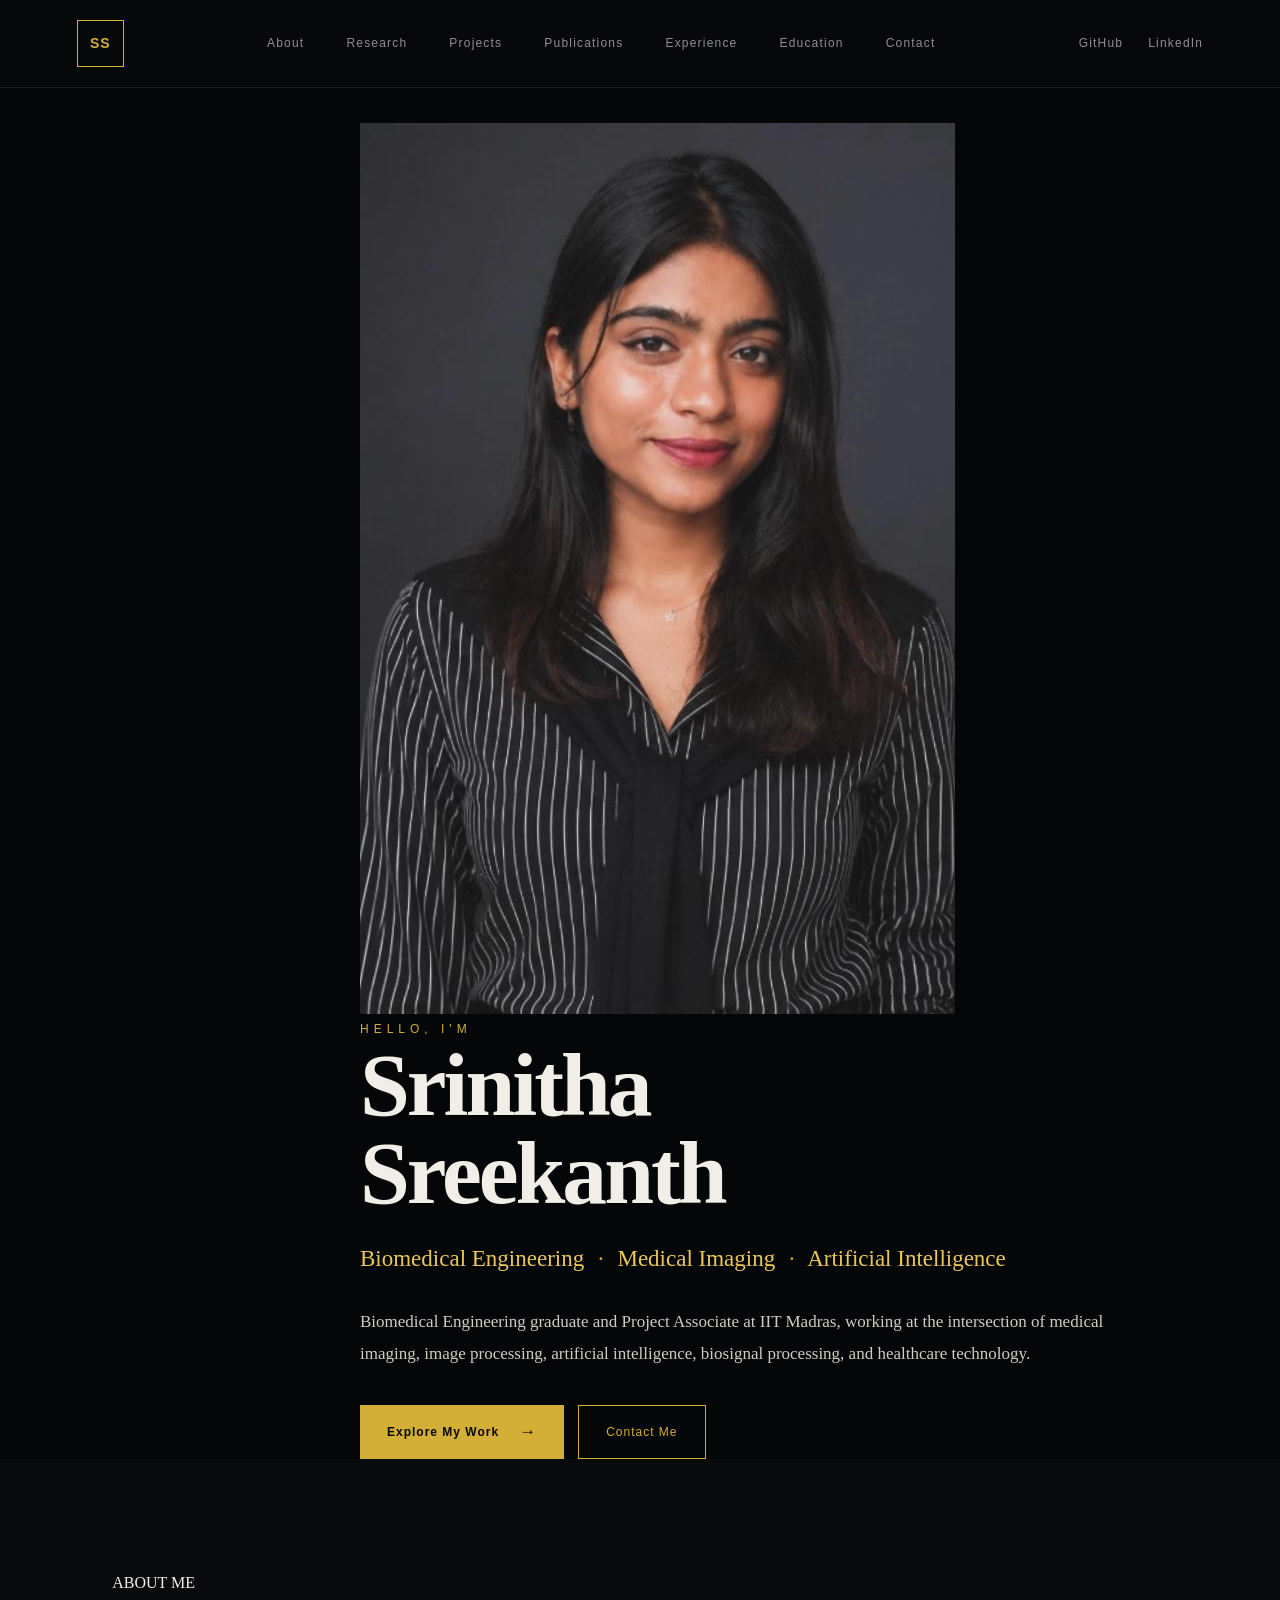
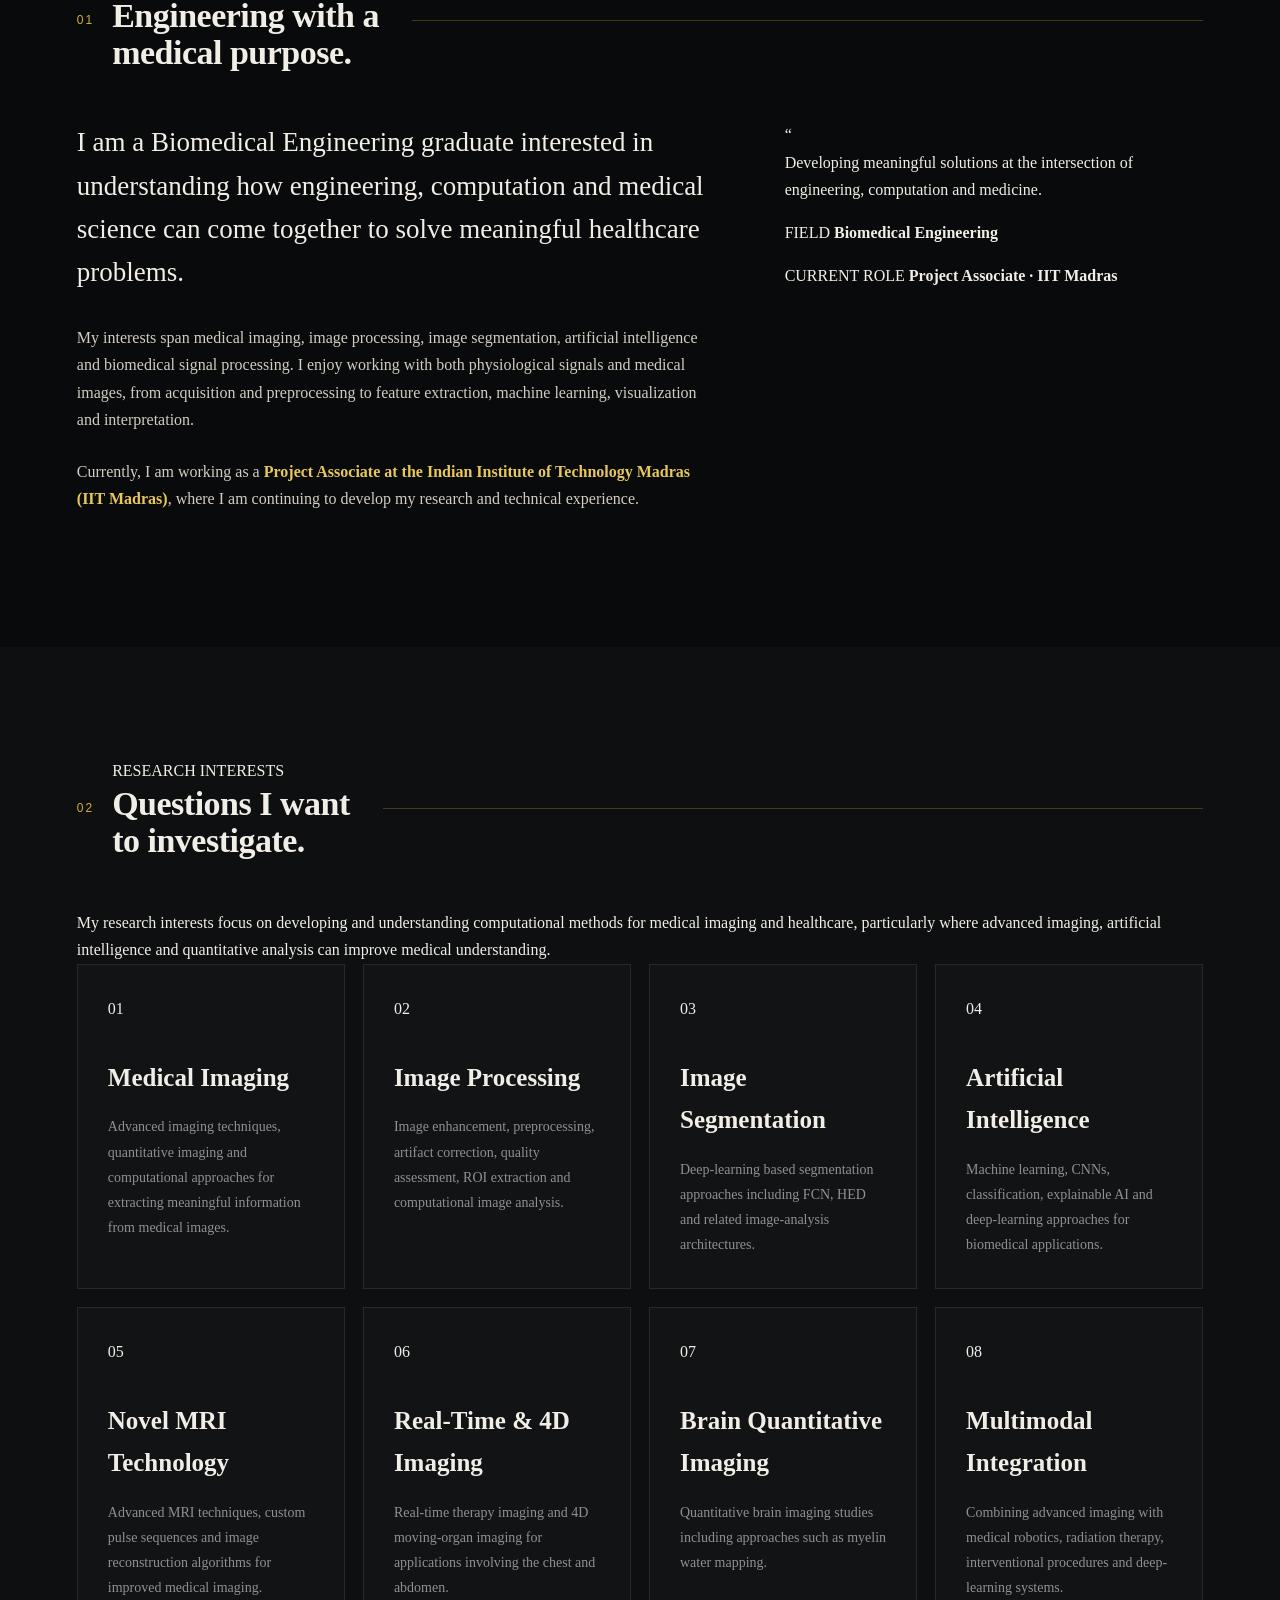
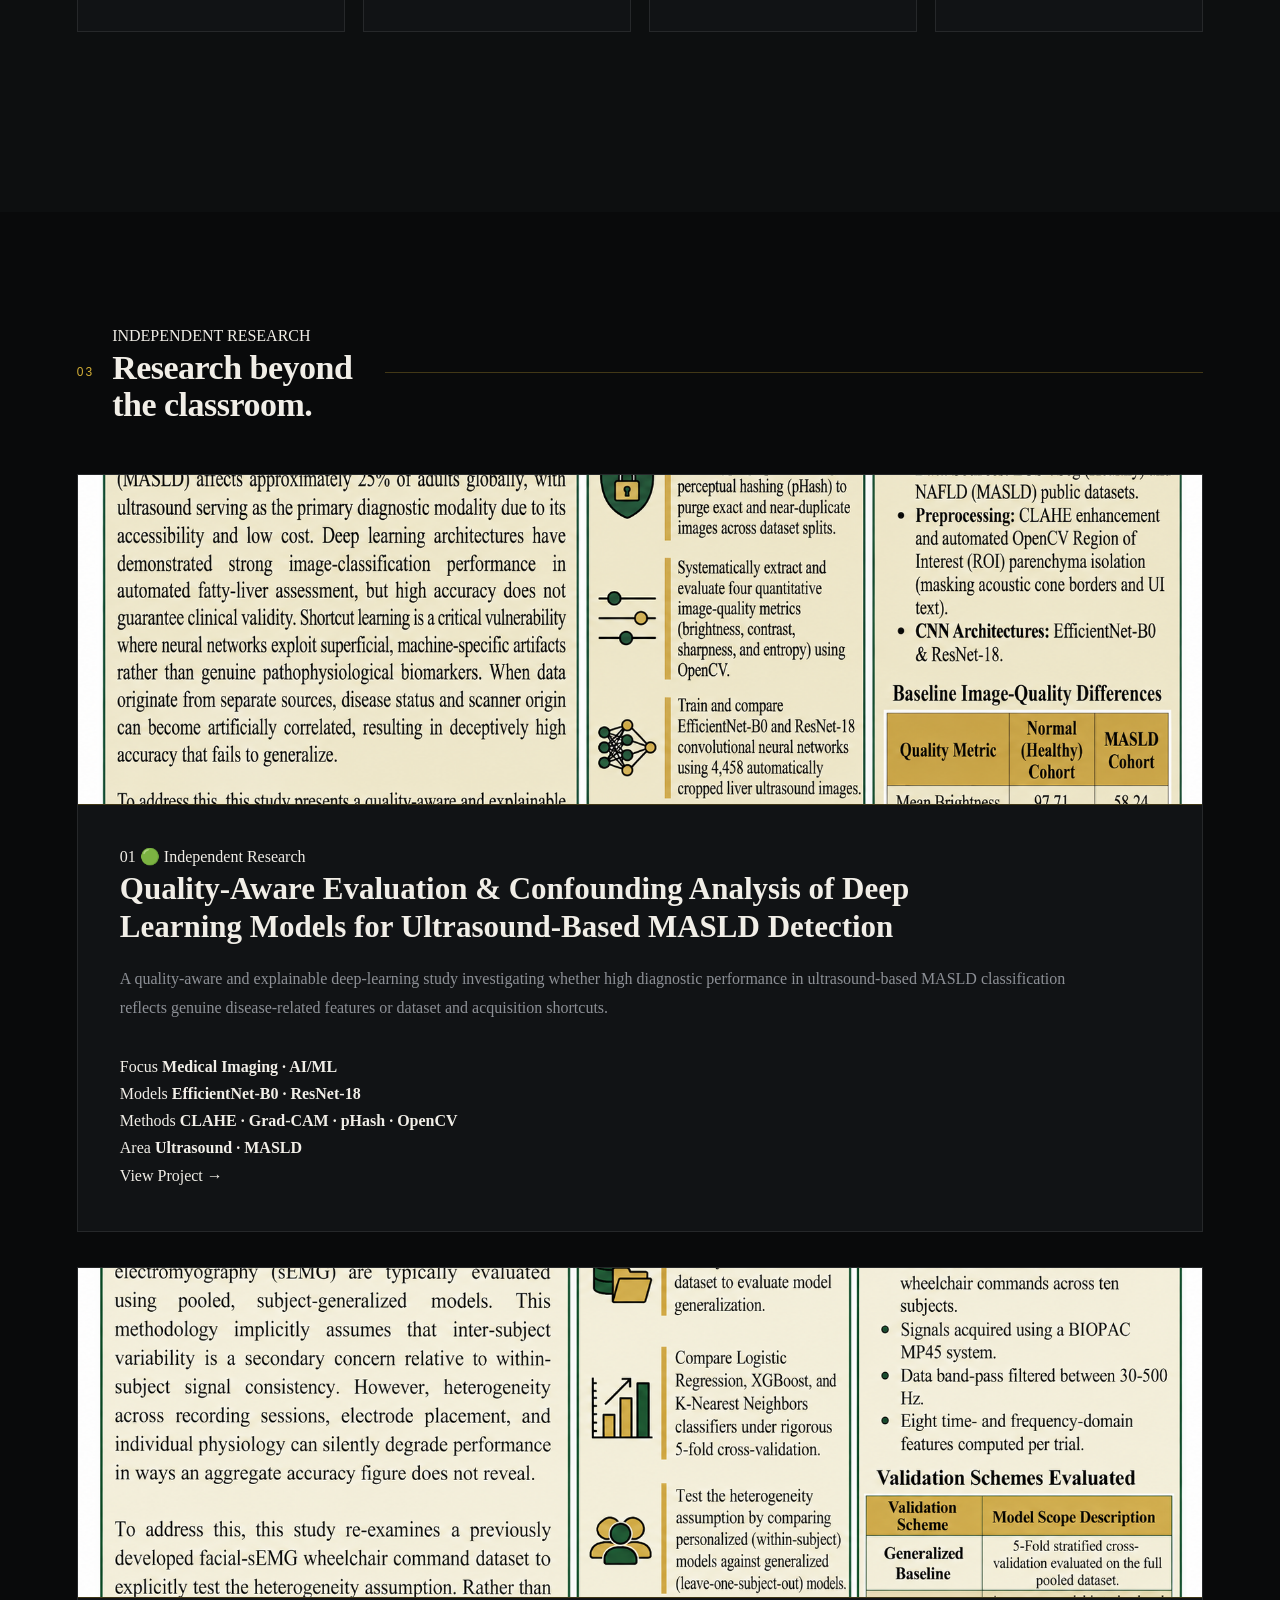
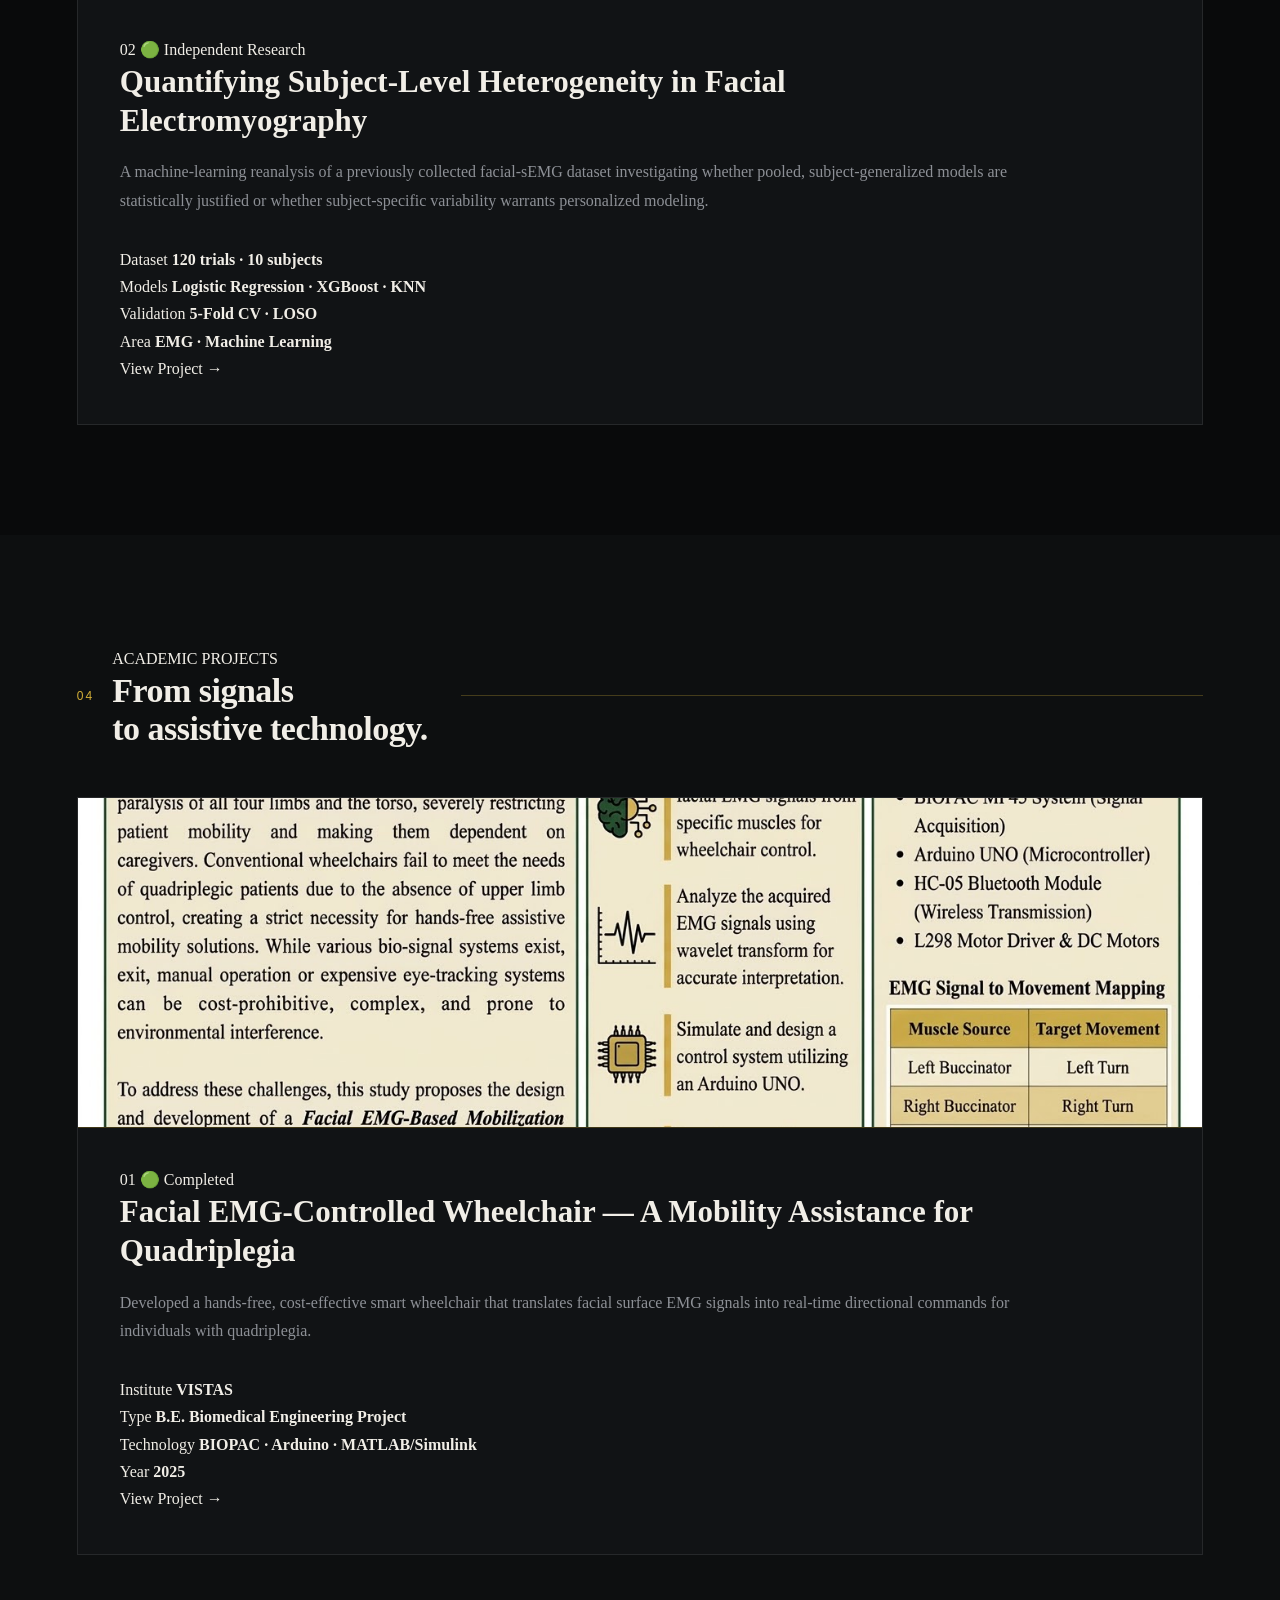
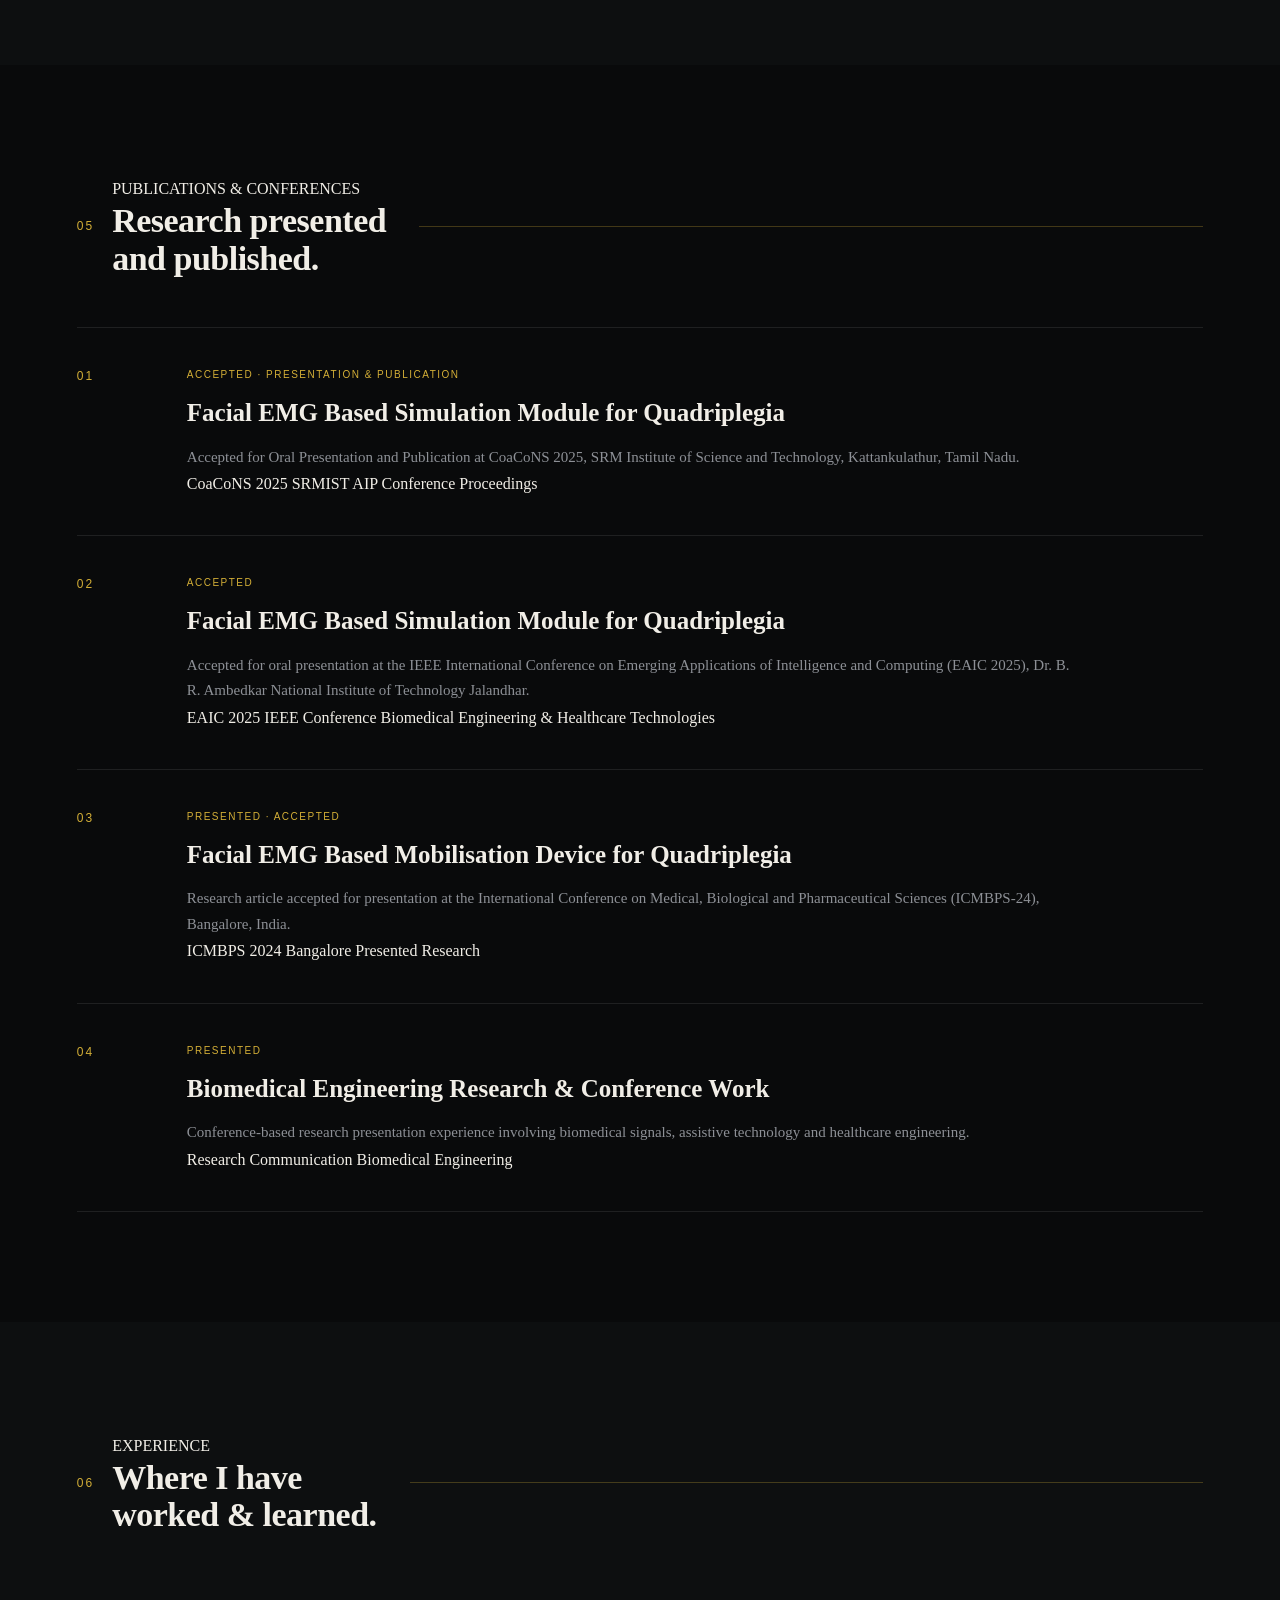
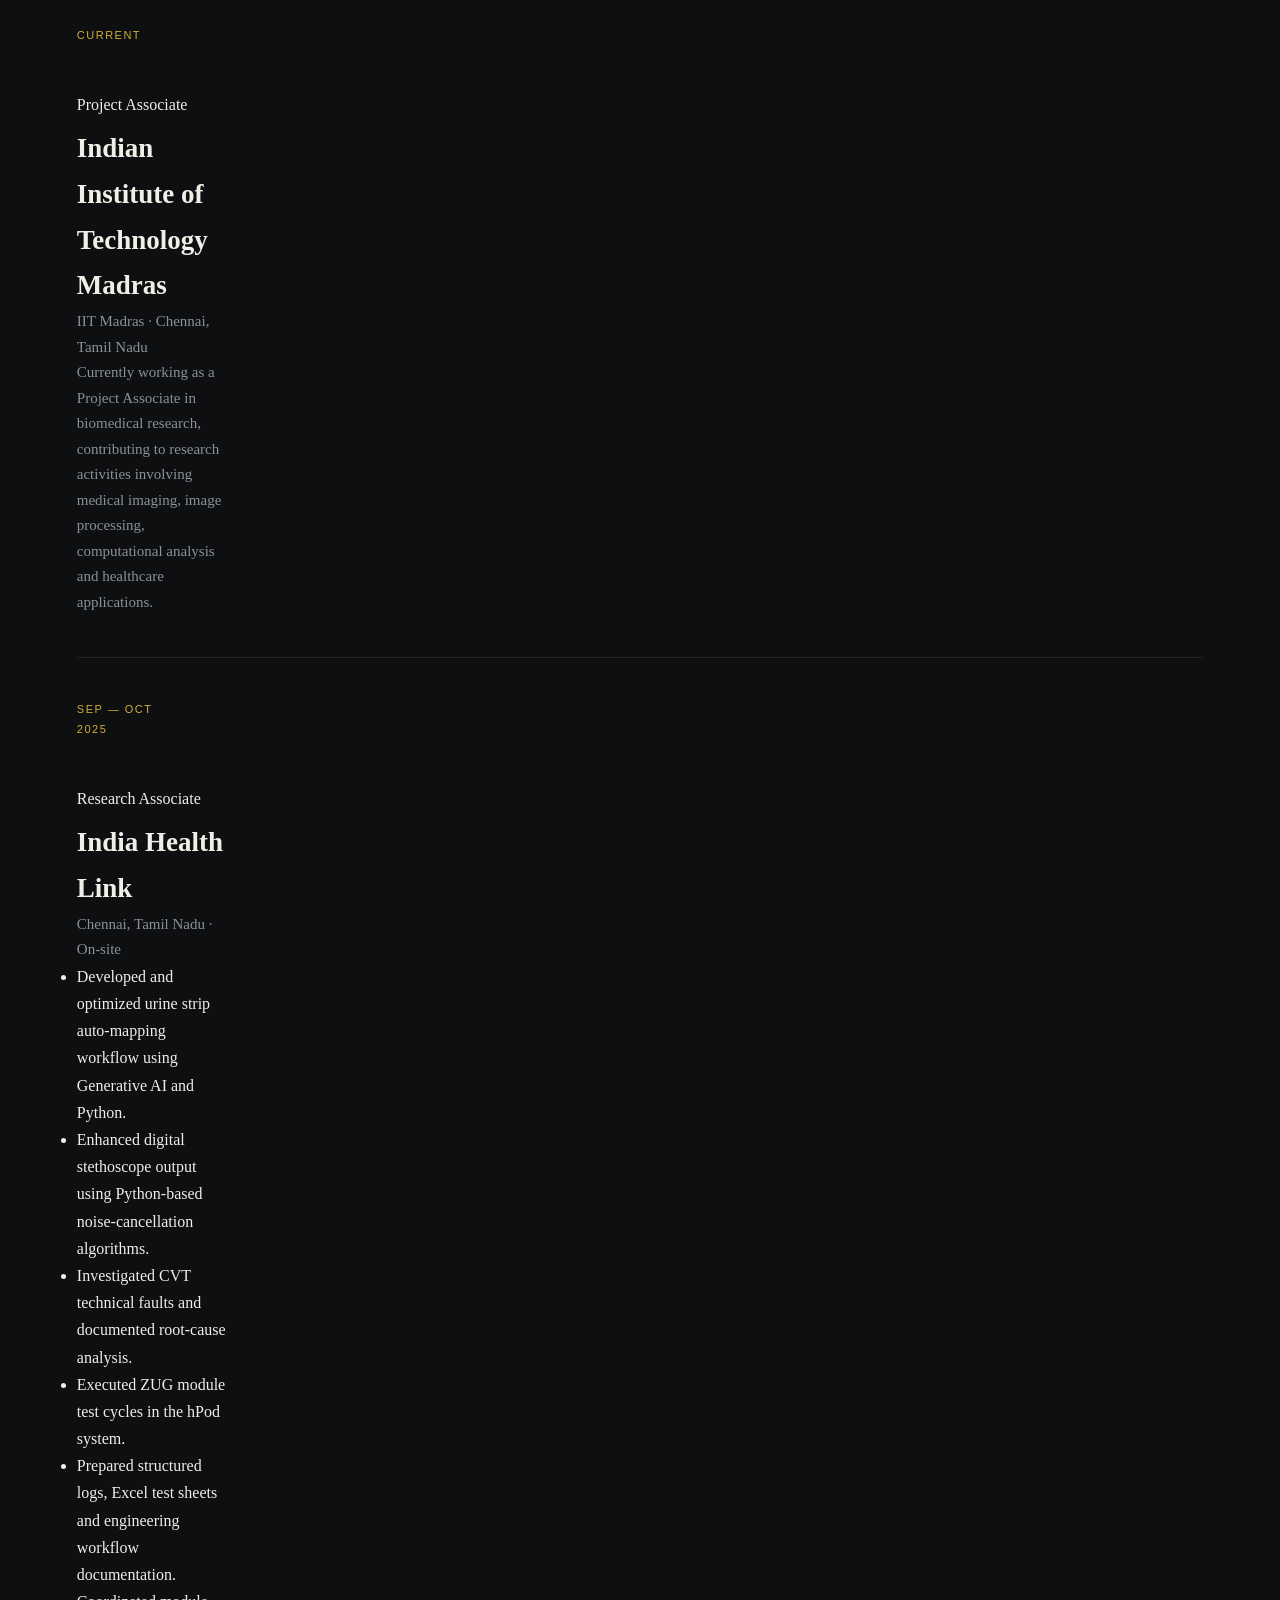
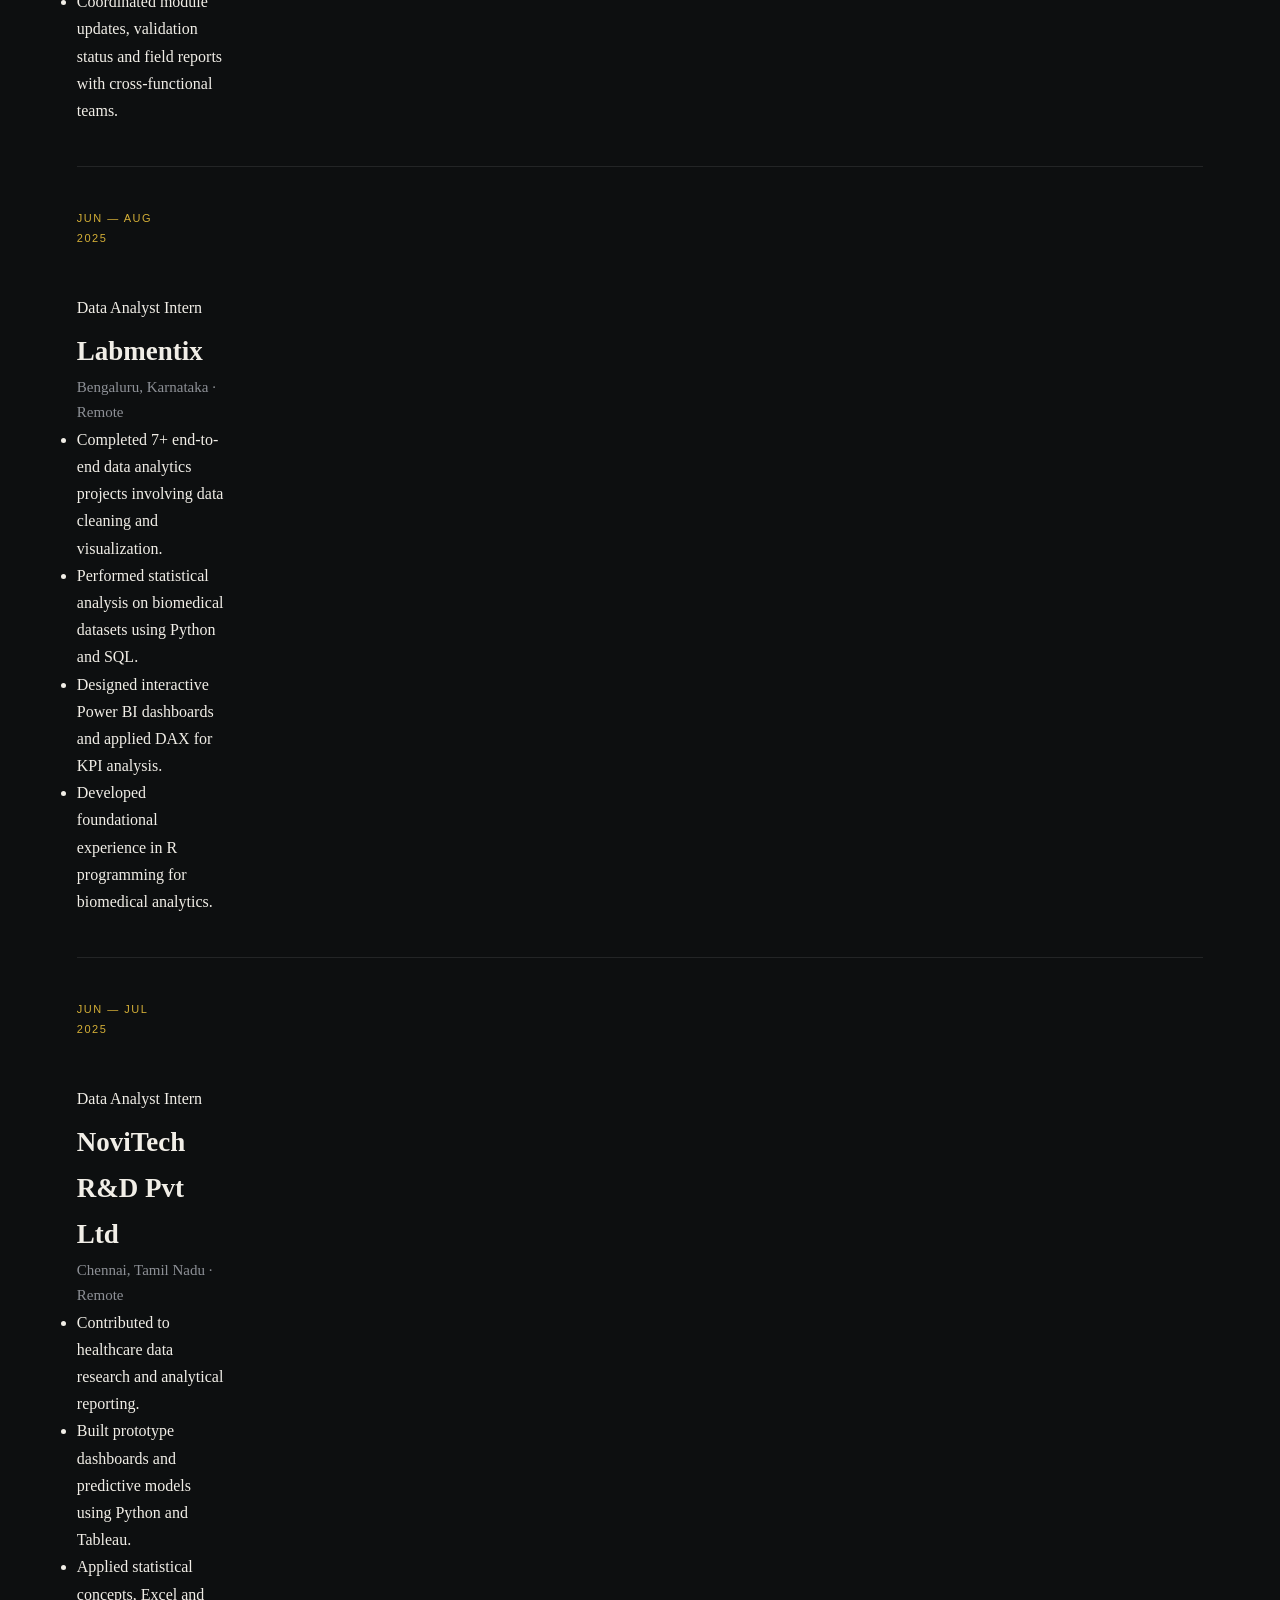
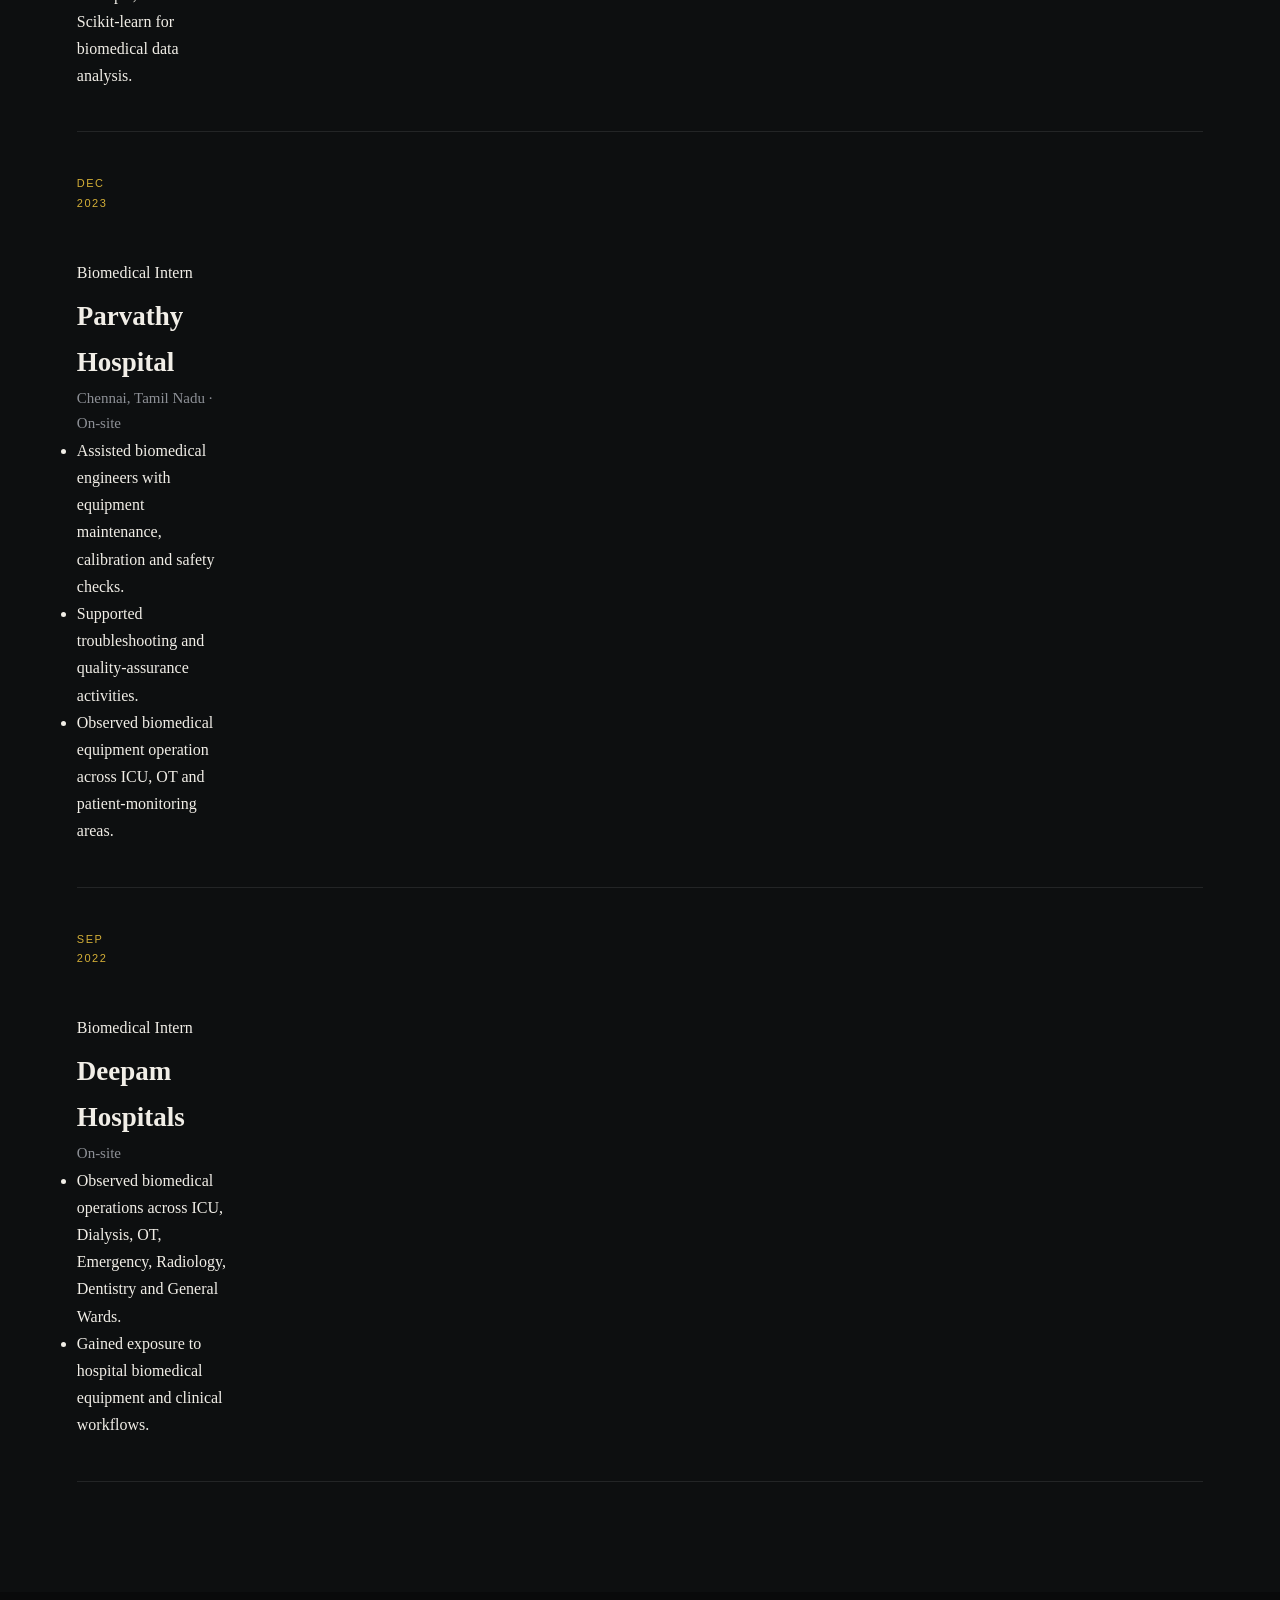
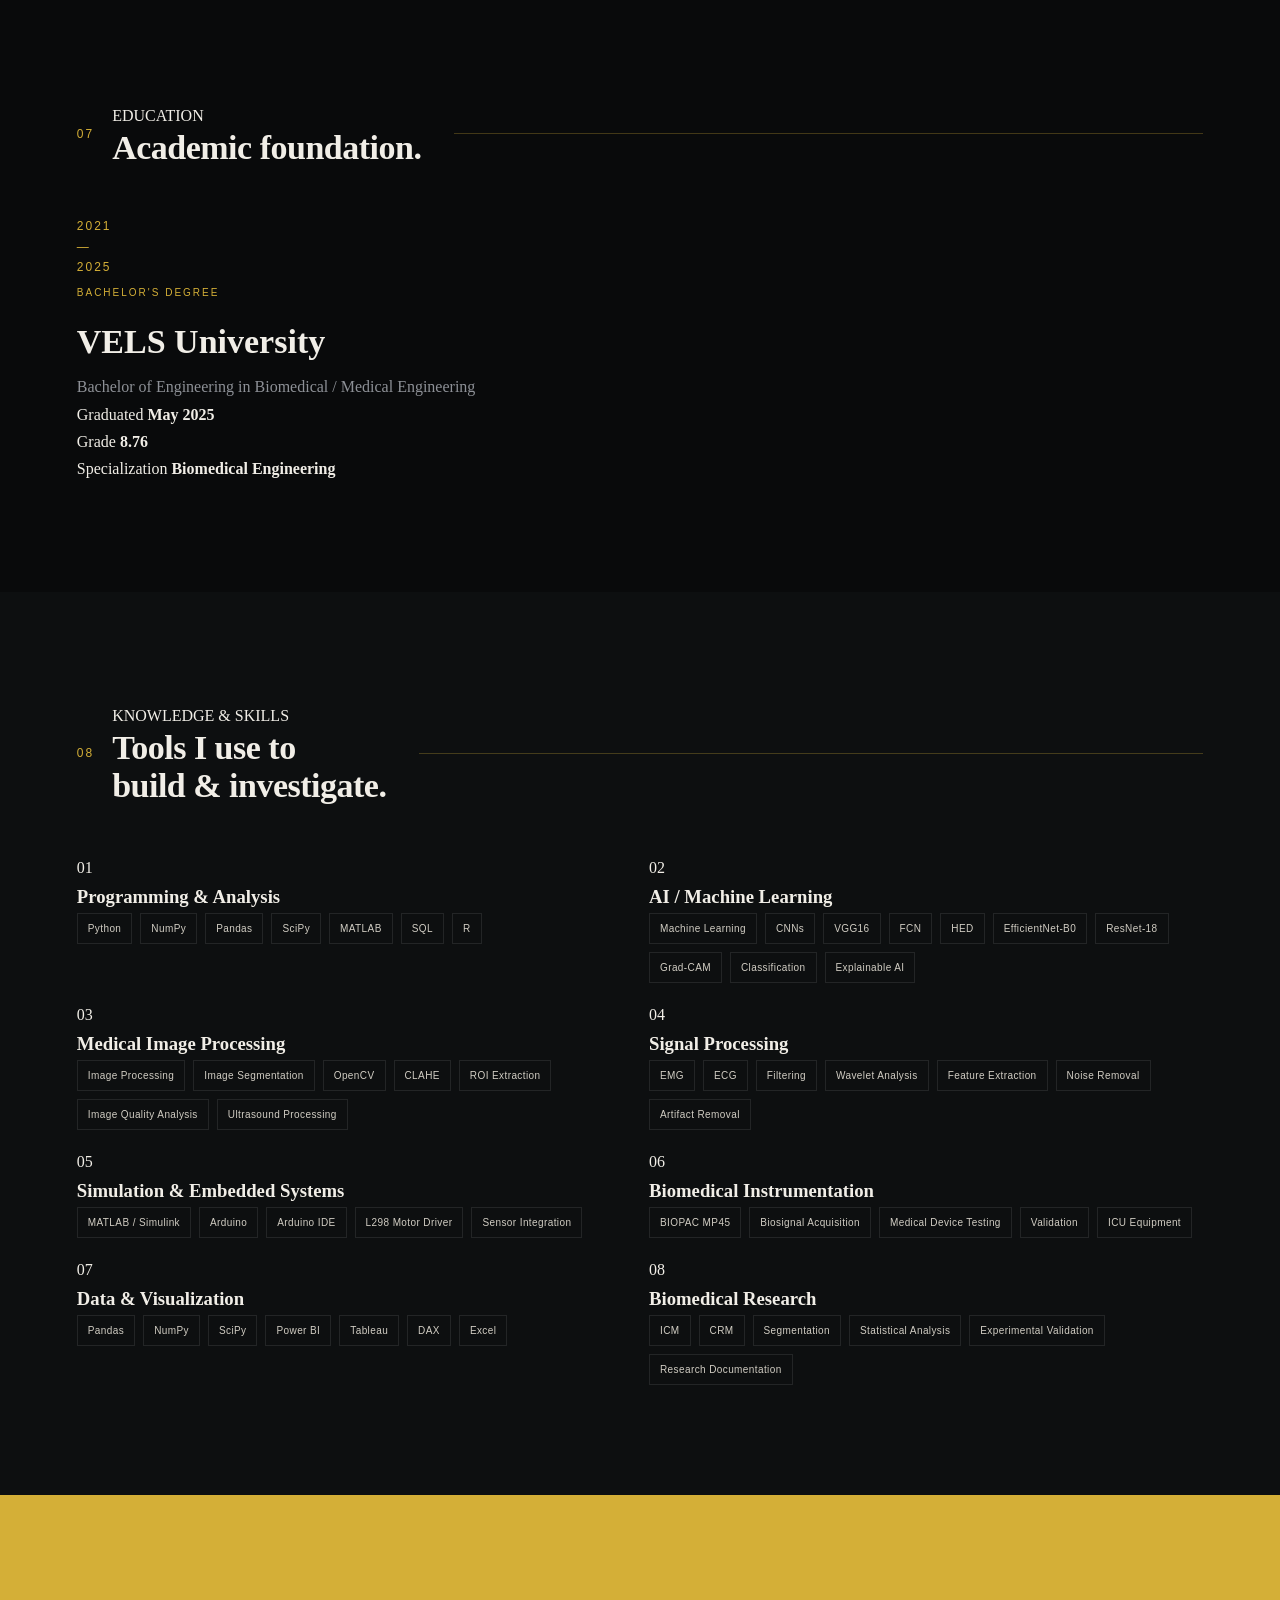
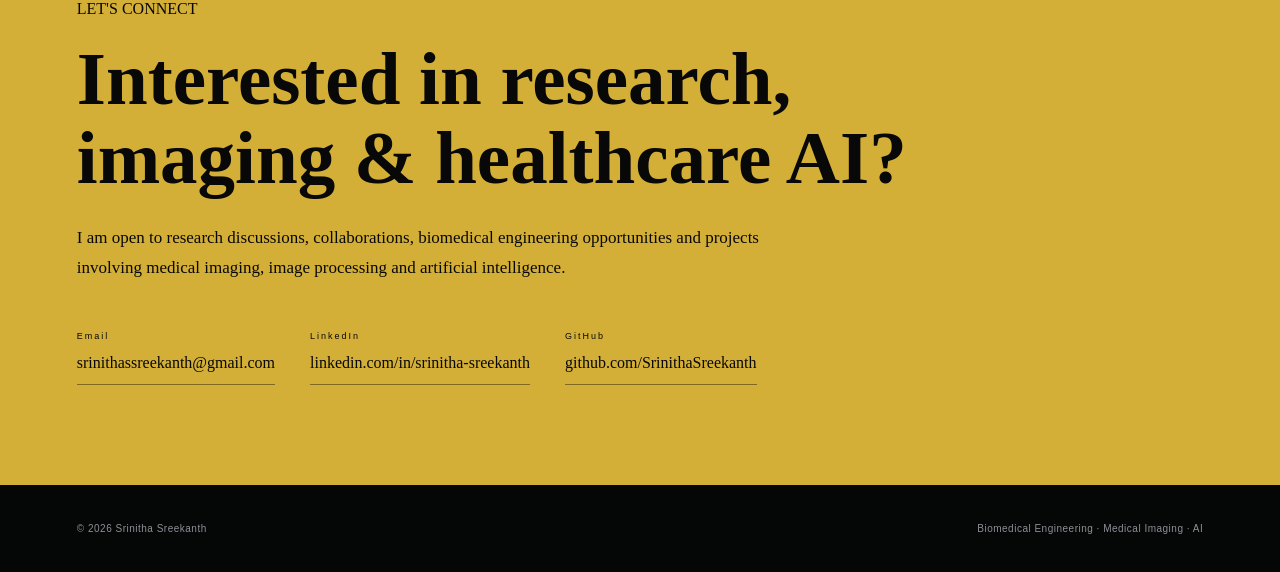
==== commit 802b5cdc: "Update index.html" ====
--- a/index.html
+++ b/index.html
@@ -1,1137 +1,1298 @@
 <!DOCTYPE html>
 <html lang="en">
+
 <head>
     <meta charset="UTF-8">
     <meta name="viewport" content="width=device-width, initial-scale=1.0">
 
-    <title>MASLD Quality-Aware Deep Learning Study | Srinitha Sreekanth</title>
-
-    <style>
-        :root {
-            --bg: #0b0c0e;
-            --panel: #121417;
-            --panel-light: #171a1e;
-            --border: #292c32;
-
-            --cream: #f2eee5;
-            --cream-soft: #cbc6bb;
-            --muted: #92959d;
-
-            --gold: #d4af37;
-            --gold-light: #e5c158;
-        }
-
-        * {
-            margin: 0;
-            padding: 0;
-            box-sizing: border-box;
-        }
-
-        html {
-            scroll-behavior: smooth;
-        }
-
-        body {
-            background: var(--bg);
-            color: var(--cream);
-            font-family: Georgia, "Times New Roman", serif;
-            line-height: 1.8;
-        }
-
-        a {
-            color: var(--gold-light);
-            text-decoration: none;
-        }
-
-        a:hover {
-            color: var(--cream);
-        }
-
-        /* =========================
-           TOP NAVIGATION
-        ========================= */
-
-        .topbar {
-            border-bottom: 1px solid var(--border);
-            padding: 22px 7%;
-            display: flex;
-            justify-content: space-between;
-            align-items: center;
-            background: #090a0c;
-        }
-
-        .brand {
-            font-family: Arial, sans-serif;
-            font-size: 15px;
-            font-weight: 700;
-            letter-spacing: 2px;
-            color: var(--gold);
-        }
-
-        .back-link {
-            font-family: Arial, sans-serif;
-            font-size: 13px;
-            letter-spacing: 1px;
-            color: var(--muted);
-            transition: 0.3s ease;
-        }
-
-        .back-link:hover {
-            color: var(--gold-light);
-        }
-
-        /* =========================
-           MAIN CONTAINER
-        ========================= */
-
-        .container {
-            width: min(1100px, 90%);
-            margin: 0 auto;
-        }
-
-        /* =========================
-           HERO
-        ========================= */
-
-        .hero {
-            padding: 85px 0 60px;
-            border-bottom: 1px solid var(--border);
-        }
-
-        .eyebrow {
-            font-family: Arial, sans-serif;
-            color: var(--gold);
-            font-size: 12px;
-            letter-spacing: 4px;
-            text-transform: uppercase;
-            margin-bottom: 20px;
-        }
-
-        h1 {
-            font-size: clamp(38px, 5vw, 64px);
-            line-height: 1.1;
-            font-weight: 500;
-            max-width: 1000px;
-            margin-bottom: 28px;
-        }
-
-        .subtitle {
-            color: var(--cream-soft);
-            font-size: 19px;
-            max-width: 900px;
-            margin-bottom: 28px;
-        }
-
-        .meta {
-            display: flex;
-            flex-wrap: wrap;
-            gap: 12px;
-            margin-top: 28px;
-        }
-
-        .meta span {
-            font-family: Arial, sans-serif;
-            font-size: 12px;
-            letter-spacing: 0.8px;
-            color: var(--cream-soft);
-            border: 1px solid var(--border);
-            padding: 8px 13px;
-            background: var(--panel);
-        }
-
-        .status {
-            color: var(--gold-light) !important;
-            border-color: rgba(212, 175, 55, 0.45) !important;
-        }
-
-        /* =========================
-           SECTIONS
-        ========================= */
-
-        section {
-            padding: 65px 0;
-            border-bottom: 1px solid var(--border);
-        }
-
-        .section-label {
-            font-family: Arial, sans-serif;
-            color: var(--gold);
-            font-size: 11px;
-            letter-spacing: 3px;
-            text-transform: uppercase;
-            margin-bottom: 12px;
-        }
-
-        h2 {
-            font-size: 32px;
-            font-weight: 500;
-            margin-bottom: 25px;
-            color: var(--cream);
-        }
-
-        h3 {
-            font-size: 22px;
-            font-weight: 500;
-            color: var(--gold-light);
-            margin: 35px 0 15px;
-        }
-
-        p {
-            color: var(--cream-soft);
-            font-size: 17px;
-            margin-bottom: 20px;
-        }
-
-        /* =========================
-           HIGHLIGHT BOX
-        ========================= */
-
-        .highlight {
-            background: var(--panel);
-            border-left: 3px solid var(--gold);
-            padding: 25px 28px;
-            margin: 30px 0;
-        }
-
-        .highlight p {
-            margin: 0;
-            color: var(--cream);
-        }
-
-        /* =========================
-           METHODS LIST
-        ========================= */
-
-        .methods {
-            display: grid;
-            gap: 14px;
-            margin-top: 25px;
-        }
-
-        .method {
-            display: grid;
-            grid-template-columns: 190px 1fr;
-            gap: 20px;
-            padding: 18px 0;
-            border-bottom: 1px solid var(--border);
-        }
-
-        .method strong {
-            color: var(--gold-light);
-            font-family: Arial, sans-serif;
-            font-size: 14px;
-        }
-
-        .method span {
-            color: var(--cream-soft);
-            font-size: 16px;
-        }
-
-        /* =========================
-           FIGURES
-        ========================= */
-
-        .figures {
-            display: grid;
-            gap: 45px;
-            margin-top: 35px;
-        }
-
-        .figure {
-            background: var(--panel);
-            border: 1px solid var(--border);
-            padding: 15px;
-        }
-
-        .figure img {
-            display: block;
-            width: 100%;
-            height: auto;
-            max-height: 700px;
-            object-fit: contain;
-            background: #08090a;
-        }
-
-        .figure-caption {
-            padding: 18px 10px 8px;
-            color: var(--cream-soft);
-            font-family: Arial, sans-serif;
-            font-size: 13px;
-            line-height: 1.6;
-        }
-
-        .figure-caption strong {
-            color: var(--gold-light);
-        }
-
-        /* =========================
-           RESULTS TABLE
-        ========================= */
-
-        .table-wrapper {
-            overflow-x: auto;
-            margin-top: 30px;
-        }
-
-        table {
-            width: 100%;
-            border-collapse: collapse;
-            background: var(--panel);
-            font-family: Arial, sans-serif;
-        }
-
-        th,
-        td {
-            border: 1px solid var(--border);
-            padding: 15px 18px;
-            text-align: left;
-        }
-
-        th {
-            color: var(--gold-light);
-            font-size: 13px;
-            letter-spacing: 0.5px;
-            background: #0f1114;
-        }
-
-        td {
-            color: var(--cream-soft);
-            font-size: 14px;
-        }
-
-        /* =========================
-           KEY FINDING
-        ========================= */
-
-        .finding {
-            background: linear-gradient(
-                135deg,
-                rgba(212, 175, 55, 0.10),
-                rgba(212, 175, 55, 0.02)
-            );
-
-            border: 1px solid rgba(212, 175, 55, 0.35);
-            padding: 35px;
-            margin-top: 25px;
-        }
-
-        .finding-title {
-            font-family: Arial, sans-serif;
-            color: var(--gold);
-            text-transform: uppercase;
-            letter-spacing: 2px;
-            font-size: 12px;
-            margin-bottom: 15px;
-        }
-
-        .finding h3 {
-            margin-top: 0;
-            font-size: 28px;
-            color: var(--cream);
-        }
-
-        /* =========================
-           BULLET LIST
-        ========================= */
-
-        ul {
-            padding-left: 25px;
-            margin: 20px 0;
-        }
-
-        li {
-            color: var(--cream-soft);
-            font-size: 16px;
-            margin-bottom: 12px;
-        }
-
-        li::marker {
-            color: var(--gold);
-        }
-
-        /* =========================
-           TECH TAGS
-        ========================= */
-
-        .tags {
-            display: flex;
-            flex-wrap: wrap;
-            gap: 10px;
-            margin-top: 25px;
-        }
-
-        .tag {
-            border: 1px solid var(--border);
-            background: var(--panel);
-            padding: 8px 13px;
-            font-family: Arial, sans-serif;
-            font-size: 12px;
-            color: var(--cream-soft);
-        }
-
-        /* =========================
-           CITATION
-        ========================= */
-
-        .citation {
-            background: #08090a;
-            border: 1px solid var(--border);
-            padding: 25px;
-            margin-top: 25px;
-            overflow-x: auto;
-        }
-
-        .citation pre {
-            color: var(--cream-soft);
-            font-family: Consolas, monospace;
-            font-size: 13px;
-            line-height: 1.7;
-            white-space: pre-wrap;
-        }
-
-        /* =========================
-           FOOTER
-        ========================= */
-
-        footer {
-            padding: 45px 0;
-            text-align: center;
-            background: #090a0c;
-        }
-
-        footer p {
-            font-family: Arial, sans-serif;
-            font-size: 13px;
-            color: var(--muted);
-            margin-bottom: 8px;
-        }
-
-        footer .email {
-            color: var(--gold-light);
-        }
-
-        /* =========================
-           MOBILE
-        ========================= */
-
-        @media (max-width: 700px) {
-
-            .topbar {
-                padding: 18px 5%;
-            }
-
-            .container {
-                width: 90%;
-            }
-
-            .hero {
-                padding: 55px 0 40px;
-            }
-
-            h1 {
-                font-size: 38px;
-            }
-
-            h2 {
-                font-size: 28px;
-            }
-
-            p {
-                font-size: 16px;
-            }
-
-            .method {
-                grid-template-columns: 1fr;
-                gap: 5px;
-            }
-
-            .finding {
-                padding: 25px;
-            }
-
-            .figure {
-                padding: 8px;
-            }
-
-            .meta {
-                gap: 8px;
-            }
-        }
-    </style>
+    <title>Srinitha Sreekanth | Biomedical Engineering & Medical Imaging</title>
+
+    <meta name="description"
+        content="Srinitha Sreekanth - Biomedical Engineering, Medical Imaging, Image Processing, AI and Biomedical Research.">
+
+    <link rel="stylesheet" href="style.css">
 </head>
 
 <body>
 
     <!-- =========================
-         TOP BAR
+         NAVIGATION
     ========================== -->
 
-    <header class="topbar">
-        <div class="brand">SRINITHA SREEKANTH</div>
-
-        <a
-            class="back-link"
-            href="../../index.html"
-        >
-            ← Back to Portfolio
-        </a>
+    <header class="navbar">
+
+        <div class="logo">
+            SS
+        </div>
+
+        <nav>
+            <a href="#about">About</a>
+            <a href="#research">Research</a>
+            <a href="#projects">Projects</a>
+            <a href="#publications">Publications</a>
+            <a href="#experience">Experience</a>
+            <a href="#education">Education</a>
+            <a href="#contact">Contact</a>
+        </nav>
+
+        <div class="social-links">
+            <a href="https://github.com/SrinithaSreekanth" target="_blank">GitHub</a>
+            <a href="https://www.linkedin.com/in/srinitha-sreekanth" target="_blank">LinkedIn</a>
+        </div>
+
     </header>
 
 
-    <main>
-
-        <!-- =========================
-             HERO
-        ========================== -->
-
-        <div class="container">
-
-            <section class="hero">
-
-                <div class="eyebrow">
-                    Research Project · Medical Imaging · AI
-                </div>
-
-                <h1>
-                    Quality-Aware Evaluation and Confounding Analysis of Deep Learning Models for Ultrasound-Based MASLD Detection
-                </h1>
-
-                <p class="subtitle">
-                    A quality-aware and explainable framework for evaluating
-                    deep learning models, image quality, data leakage, and
-                    dataset-level confounding in ultrasound-based MASLD detection.
+    <!-- =========================
+         HERO
+    ========================== -->
+
+    <section class="hero">
+
+        <div class="hero-background"></div>
+
+        <div class="hero-content">
+
+            <div class="hero-photo">
+
+                <img src="profile.jpg" alt="Srinitha Sreekanth">
+
+            </div>
+
+            <div class="hero-text">
+
+                <span class="eyebrow">HELLO, I'M</span>
+
+                <h1>Srinitha<br>Sreekanth</h1>
+
+                <h2>
+                    Biomedical Engineering
+                    <span>·</span>
+                    Medical Imaging
+                    <span>·</span>
+                    Artificial Intelligence
+                </h2>
+
+                <p class="hero-description">
+                    Biomedical Engineering graduate and Project Associate at
+                    IIT Madras, working at the intersection of medical imaging,
+                    image processing, artificial intelligence, biosignal
+                    processing, and healthcare technology.
                 </p>
 
+                <div class="hero-buttons">
+
+                    <a href="#projects" class="btn btn-primary">
+                        Explore My Work
+                        <span>→</span>
+                    </a>
+
+                    <a href="#contact" class="btn btn-outline">
+                        Contact Me
+                    </a>
+
+                </div>
+
+            </div>
+
+        </div>
+
+    </section>
+
+
+    <!-- =========================
+         ABOUT
+    ========================== -->
+
+    <section id="about" class="section">
+
+        <div class="section-heading">
+
+            <span>01</span>
+
+            <div>
+                <p class="section-label">ABOUT ME</p>
+                <h2>Engineering with a<br>medical purpose.</h2>
+            </div>
+
+        </div>
+
+        <div class="about-grid">
+
+            <div class="about-main">
+
+                <p class="large-text">
+                    I am a Biomedical Engineering graduate interested in
+                    understanding how engineering, computation and medical
+                    science can come together to solve meaningful healthcare
+                    problems.
+                </p>
+
                 <p>
-                    <strong style="color: var(--cream);">
-                        Srinitha Sreekanth
-                    </strong>
-                    · Project Associate, Office of IC&SR ·
-                    Indian Institute of Technology (IIT) Madras
+                    My interests span medical imaging, image processing,
+                    image segmentation, artificial intelligence and biomedical
+                    signal processing. I enjoy working with both physiological
+                    signals and medical images, from acquisition and
+                    preprocessing to feature extraction, machine learning,
+                    visualization and interpretation.
                 </p>
 
-                <div class="meta">
-                    <span class="status">● Research Study</span>
-                    <span>Medical Imaging</span>
-                    <span>Deep Learning</span>
-                    <span>Ultrasound</span>
-                    <span>MASLD</span>
+                <p>
+                    Currently, I am working as a <strong>Project Associate at
+                    the Indian Institute of Technology Madras (IIT Madras)</strong>,
+                    where I am continuing to develop my research and technical
+                    experience.
+                </p>
+
+            </div>
+
+            <div class="about-side">
+
+                <div class="quote-box">
+                    <span class="quote-mark">“</span>
+
+                    <p>
+                        Developing meaningful solutions at the intersection
+                        of engineering, computation and medicine.
+                    </p>
+
+                </div>
+
+                <div class="about-stat">
+                    <span>FIELD</span>
+                    <strong>Biomedical Engineering</strong>
+                </div>
+
+                <div class="about-stat">
+                    <span>CURRENT ROLE</span>
+                    <strong>Project Associate · IIT Madras</strong>
+                </div>
+
+            </div>
+
+        </div>
+
+    </section>
+
+
+    <!-- =========================
+         RESEARCH INTERESTS
+    ========================== -->
+
+    <section id="research" class="section dark-section">
+
+        <div class="section-heading">
+
+            <span>02</span>
+
+            <div>
+                <p class="section-label">RESEARCH INTERESTS</p>
+                <h2>Questions I want<br>to investigate.</h2>
+            </div>
+
+        </div>
+
+        <div class="research-intro">
+
+            <p>
+                My research interests focus on developing and understanding
+                computational methods for medical imaging and healthcare,
+                particularly where advanced imaging, artificial intelligence
+                and quantitative analysis can improve medical understanding.
+            </p>
+
+        </div>
+
+        <div class="research-grid">
+
+            <div class="research-card">
+                <span>01</span>
+                <h3>Medical Imaging</h3>
+                <p>
+                    Advanced imaging techniques, quantitative imaging and
+                    computational approaches for extracting meaningful
+                    information from medical images.
+                </p>
+            </div>
+
+            <div class="research-card">
+                <span>02</span>
+                <h3>Image Processing</h3>
+                <p>
+                    Image enhancement, preprocessing, artifact correction,
+                    quality assessment, ROI extraction and computational
+                    image analysis.
+                </p>
+            </div>
+
+            <div class="research-card">
+                <span>03</span>
+                <h3>Image Segmentation</h3>
+                <p>
+                    Deep-learning based segmentation approaches including
+                    FCN, HED and related image-analysis architectures.
+                </p>
+            </div>
+
+            <div class="research-card">
+                <span>04</span>
+                <h3>Artificial Intelligence</h3>
+                <p>
+                    Machine learning, CNNs, classification, explainable AI
+                    and deep-learning approaches for biomedical applications.
+                </p>
+            </div>
+
+            <div class="research-card">
+                <span>05</span>
+                <h3>Novel MRI Technology</h3>
+                <p>
+                    Advanced MRI techniques, custom pulse sequences and image
+                    reconstruction algorithms for improved medical imaging.
+                </p>
+            </div>
+
+            <div class="research-card">
+                <span>06</span>
+                <h3>Real-Time & 4D Imaging</h3>
+                <p>
+                    Real-time therapy imaging and 4D moving-organ imaging for
+                    applications involving the chest and abdomen.
+                </p>
+            </div>
+
+            <div class="research-card">
+                <span>07</span>
+                <h3>Brain Quantitative Imaging</h3>
+                <p>
+                    Quantitative brain imaging studies including approaches
+                    such as myelin water mapping.
+                </p>
+            </div>
+
+            <div class="research-card">
+                <span>08</span>
+                <h3>Multimodal Integration</h3>
+                <p>
+                    Combining advanced imaging with medical robotics,
+                    radiation therapy, interventional procedures and
+                    deep-learning systems.
+                </p>
+            </div>
+
+        </div>
+
+    </section>
+
+
+    <!-- =========================
+         INDEPENDENT RESEARCH
+    ========================== -->
+
+    <section id="independent-research" class="section">
+
+        <div class="section-heading">
+
+            <span>03</span>
+
+            <div>
+                <p class="section-label">INDEPENDENT RESEARCH</p>
+                <h2>Research beyond<br>the classroom.</h2>
+            </div>
+
+        </div>
+
+        <div class="project-list">
+
+
+            <!-- MASLD -->
+
+            <article class="project-card featured-project">
+
+                <div class="project-image">
+
+                    <img src="projects/masld-quality-calibration/01-introduction.png"
+                        alt="MASLD quality-aware deep learning study"
+                        onerror="this.style.display='none';">
+
+                </div>
+
+                <div class="project-content">
+
+                    <div class="project-meta-top">
+
+                        <span class="project-number">01</span>
+
+                        <span class="status">
+                            🟢 Independent Research
+                        </span>
+
+                    </div>
+
+                    <h3>
+                        Quality-Aware Evaluation & Confounding Analysis of
+                        Deep Learning Models for Ultrasound-Based MASLD Detection
+                    </h3>
+
+                    <p class="project-description">
+
+                        A quality-aware and explainable deep-learning study
+                        investigating whether high diagnostic performance in
+                        ultrasound-based MASLD classification reflects genuine
+                        disease-related features or dataset and acquisition
+                        shortcuts.
+
+                    </p>
+
+                    <div class="project-details">
+
+                        <div>
+                            <span>Focus</span>
+                            <strong>Medical Imaging · AI/ML</strong>
+                        </div>
+
+                        <div>
+                            <span>Models</span>
+                            <strong>EfficientNet-B0 · ResNet-18</strong>
+                        </div>
+
+                        <div>
+                            <span>Methods</span>
+                            <strong>CLAHE · Grad-CAM · pHash · OpenCV</strong>
+                        </div>
+
+                        <div>
+                            <span>Area</span>
+                            <strong>Ultrasound · MASLD</strong>
+                        </div>
+
+                    </div>
+
+                    <div class="project-buttons">
+
+                        <a href="projects/masld-quality-calibration/index.html"
+                            class="project-btn">
+                            View Project →
+                        </a>
+
+                    </div>
+
+                </div>
+
+            </article>
+
+
+            <!-- HETEROGENEITY -->
+
+            <article class="project-card featured-project">
+
+                <div class="project-image">
+
+                    <img src="projects/facial-emg-heterogeneity/01-introduction.png"
+                        alt="Facial EMG heterogeneity study"
+                        onerror="this.style.display='none';">
+
+                </div>
+
+                <div class="project-content">
+
+                    <div class="project-meta-top">
+
+                        <span class="project-number">02</span>
+
+                        <span class="status">
+                            🟢 Independent Research
+                        </span>
+
+                    </div>
+
+                    <h3>
+                        Quantifying Subject-Level Heterogeneity in
+                        Facial Electromyography
+                    </h3>
+
+                    <p class="project-description">
+
+                        A machine-learning reanalysis of a previously collected
+                        facial-sEMG dataset investigating whether pooled,
+                        subject-generalized models are statistically justified
+                        or whether subject-specific variability warrants
+                        personalized modeling.
+
+                    </p>
+
+                    <div class="project-details">
+
+                        <div>
+                            <span>Dataset</span>
+                            <strong>120 trials · 10 subjects</strong>
+                        </div>
+
+                        <div>
+                            <span>Models</span>
+                            <strong>Logistic Regression · XGBoost · KNN</strong>
+                        </div>
+
+                        <div>
+                            <span>Validation</span>
+                            <strong>5-Fold CV · LOSO</strong>
+                        </div>
+
+                        <div>
+                            <span>Area</span>
+                            <strong>EMG · Machine Learning</strong>
+                        </div>
+
+                    </div>
+
+                    <div class="project-buttons">
+
+                        <a href="projects/facial-emg-heterogeneity/index.html"
+                            class="project-btn">
+                            View Project →
+                        </a>
+
+                    </div>
+
+                </div>
+
+            </article>
+
+        </div>
+
+    </section>
+
+
+    <!-- =========================
+         ACADEMIC PROJECTS
+    ========================== -->
+
+    <section id="projects" class="section dark-section">
+
+        <div class="section-heading">
+
+            <span>04</span>
+
+            <div>
+                <p class="section-label">ACADEMIC PROJECTS</p>
+                <h2>From signals<br>to assistive technology.</h2>
+            </div>
+
+        </div>
+
+
+        <article class="project-card featured-project">
+
+            <div class="project-image">
+
+                <img src="projects/facial-emg-wheelchair/01-introduction.png"
+                    alt="Facial EMG controlled wheelchair">
+
+            </div>
+
+            <div class="project-content">
+
+                <div class="project-meta-top">
+
+                    <span class="project-number">01</span>
+
+                    <span class="status">
+                        🟢 Completed
+                    </span>
+
+                </div>
+
+                <h3>
+                    Facial EMG-Controlled Wheelchair —
+                    A Mobility Assistance for Quadriplegia
+                </h3>
+
+                <p class="project-description">
+
+                    Developed a hands-free, cost-effective smart wheelchair
+                    that translates facial surface EMG signals into
+                    real-time directional commands for individuals with
+                    quadriplegia.
+
+                </p>
+
+                <div class="project-details">
+
+                    <div>
+                        <span>Institute</span>
+                        <strong>VISTAS</strong>
+                    </div>
+
+                    <div>
+                        <span>Type</span>
+                        <strong>B.E. Biomedical Engineering Project</strong>
+                    </div>
+
+                    <div>
+                        <span>Technology</span>
+                        <strong>BIOPAC · Arduino · MATLAB/Simulink</strong>
+                    </div>
+
+                    <div>
+                        <span>Year</span>
+                        <strong>2025</strong>
+                    </div>
+
+                </div>
+
+                <div class="project-buttons">
+
+                    <a href="projects/facial-emg-wheelchair/index.html"
+                        class="project-btn">
+                        View Project →
+                    </a>
+
+                </div>
+
+            </div>
+
+        </article>
+
+    </section>
+
+
+    <!-- =========================
+         PUBLICATIONS
+    ========================== -->
+
+    <section id="publications" class="section">
+
+        <div class="section-heading">
+
+            <span>05</span>
+
+            <div>
+                <p class="section-label">PUBLICATIONS & CONFERENCES</p>
+                <h2>Research presented<br>and published.</h2>
+            </div>
+
+        </div>
+
+
+        <div class="publication-list">
+
+
+            <article class="publication">
+
+                <div class="publication-number">
+                    01
+                </div>
+
+                <div class="publication-content">
+
+                    <div class="publication-status">
+                        ACCEPTED · PRESENTATION & PUBLICATION
+                    </div>
+
+                    <h3>
+                        Facial EMG Based Simulation Module for Quadriplegia
+                    </h3>
+
+                    <p>
+                        Accepted for Oral Presentation and Publication at
+                        CoaCoNS 2025, SRM Institute of Science and Technology,
+                        Kattankulathur, Tamil Nadu.
+                    </p>
+
+                    <div class="publication-info">
+                        <span>CoaCoNS 2025</span>
+                        <span>SRMIST</span>
+                        <span>AIP Conference Proceedings</span>
+                    </div>
+
+                </div>
+
+            </article>
+
+
+            <article class="publication">
+
+                <div class="publication-number">
+                    02
+                </div>
+
+                <div class="publication-content">
+
+                    <div class="publication-status">
+                        ACCEPTED
+                    </div>
+
+                    <h3>
+                        Facial EMG Based Simulation Module for Quadriplegia
+                    </h3>
+
+                    <p>
+                        Accepted for oral presentation at the IEEE International
+                        Conference on Emerging Applications of Intelligence and
+                        Computing (EAIC 2025), Dr. B. R. Ambedkar National
+                        Institute of Technology Jalandhar.
+                    </p>
+
+                    <div class="publication-info">
+                        <span>EAIC 2025</span>
+                        <span>IEEE Conference</span>
+                        <span>Biomedical Engineering & Healthcare Technologies</span>
+                    </div>
+
+                </div>
+
+            </article>
+
+
+            <article class="publication">
+
+                <div class="publication-number">
+                    03
+                </div>
+
+                <div class="publication-content">
+
+                    <div class="publication-status">
+                        PRESENTED · ACCEPTED
+                    </div>
+
+                    <h3>
+                        Facial EMG Based Mobilisation Device for Quadriplegia
+                    </h3>
+
+                    <p>
+                        Research article accepted for presentation at the
+                        International Conference on Medical, Biological and
+                        Pharmaceutical Sciences (ICMBPS-24), Bangalore, India.
+                    </p>
+
+                    <div class="publication-info">
+                        <span>ICMBPS 2024</span>
+                        <span>Bangalore</span>
+                        <span>Presented Research</span>
+                    </div>
+
+                </div>
+
+            </article>
+
+
+            <article class="publication">
+
+                <div class="publication-number">
+                    04
+                </div>
+
+                <div class="publication-content">
+
+                    <div class="publication-status">
+                        PRESENTED
+                    </div>
+
+                    <h3>
+                        Biomedical Engineering Research & Conference Work
+                    </h3>
+
+                    <p>
+                        Conference-based research presentation experience
+                        involving biomedical signals, assistive technology and
+                        healthcare engineering.
+                    </p>
+
+                    <div class="publication-info">
+                        <span>Research Communication</span>
+                        <span>Biomedical Engineering</span>
+                    </div>
+
+                </div>
+
+            </article>
+
+        </div>
+
+    </section>
+
+
+    <!-- =========================
+         EXPERIENCE
+    ========================== -->
+
+    <section id="experience" class="section dark-section">
+
+        <div class="section-heading">
+
+            <span>06</span>
+
+            <div>
+                <p class="section-label">EXPERIENCE</p>
+                <h2>Where I have<br>worked & learned.</h2>
+            </div>
+
+        </div>
+
+
+        <div class="timeline">
+
+
+            <!-- IIT -->
+
+            <article class="experience-item current">
+
+                <div class="experience-date">
+                    CURRENT
+                </div>
+
+                <div class="experience-line"></div>
+
+                <div class="experience-content">
+
+                    <span class="experience-role">
+                        Project Associate
+                    </span>
+
+                    <h3>Indian Institute of Technology Madras</h3>
+
+                    <p class="experience-location">
+                        IIT Madras · Chennai, Tamil Nadu
+                    </p>
+
+                    <p>
+                        Currently working as a Project Associate in biomedical
+                        research, contributing to research activities involving
+                        medical imaging, image processing, computational
+                        analysis and healthcare applications.
+                    </p>
+
+                </div>
+
+            </article>
+
+
+            <!-- India Health Link -->
+
+            <article class="experience-item">
+
+                <div class="experience-date">
+                    SEP — OCT<br>2025
+                </div>
+
+                <div class="experience-line"></div>
+
+                <div class="experience-content">
+
+                    <span class="experience-role">
+                        Research Associate
+                    </span>
+
+                    <h3>India Health Link</h3>
+
+                    <p class="experience-location">
+                        Chennai, Tamil Nadu · On-site
+                    </p>
+
+                    <ul>
+                        <li>
+                            Developed and optimized urine strip auto-mapping
+                            workflow using Generative AI and Python.
+                        </li>
+
+                        <li>
+                            Enhanced digital stethoscope output using
+                            Python-based noise-cancellation algorithms.
+                        </li>
+
+                        <li>
+                            Investigated CVT technical faults and documented
+                            root-cause analysis.
+                        </li>
+
+                        <li>
+                            Executed ZUG module test cycles in the hPod system.
+                        </li>
+
+                        <li>
+                            Prepared structured logs, Excel test sheets and
+                            engineering workflow documentation.
+                        </li>
+
+                        <li>
+                            Coordinated module updates, validation status and
+                            field reports with cross-functional teams.
+                        </li>
+                    </ul>
+
+                </div>
+
+            </article>
+
+
+            <!-- Labmentix -->
+
+            <article class="experience-item">
+
+                <div class="experience-date">
+                    JUN — AUG<br>2025
+                </div>
+
+                <div class="experience-line"></div>
+
+                <div class="experience-content">
+
+                    <span class="experience-role">
+                        Data Analyst Intern
+                    </span>
+
+                    <h3>Labmentix</h3>
+
+                    <p class="experience-location">
+                        Bengaluru, Karnataka · Remote
+                    </p>
+
+                    <ul>
+                        <li>
+                            Completed 7+ end-to-end data analytics projects
+                            involving data cleaning and visualization.
+                        </li>
+
+                        <li>
+                            Performed statistical analysis on biomedical
+                            datasets using Python and SQL.
+                        </li>
+
+                        <li>
+                            Designed interactive Power BI dashboards and
+                            applied DAX for KPI analysis.
+                        </li>
+
+                        <li>
+                            Developed foundational experience in R programming
+                            for biomedical analytics.
+                        </li>
+                    </ul>
+
+                </div>
+
+            </article>
+
+
+            <!-- NoviTech -->
+
+            <article class="experience-item">
+
+                <div class="experience-date">
+                    JUN — JUL<br>2025
+                </div>
+
+                <div class="experience-line"></div>
+
+                <div class="experience-content">
+
+                    <span class="experience-role">
+                        Data Analyst Intern
+                    </span>
+
+                    <h3>NoviTech R&D Pvt Ltd</h3>
+
+                    <p class="experience-location">
+                        Chennai, Tamil Nadu · Remote
+                    </p>
+
+                    <ul>
+                        <li>
+                            Contributed to healthcare data research and
+                            analytical reporting.
+                        </li>
+
+                        <li>
+                            Built prototype dashboards and predictive models
+                            using Python and Tableau.
+                        </li>
+
+                        <li>
+                            Applied statistical concepts, Excel and
+                            Scikit-learn for biomedical data analysis.
+                        </li>
+                    </ul>
+
+                </div>
+
+            </article>
+
+
+            <!-- Parvathy -->
+
+            <article class="experience-item">
+
+                <div class="experience-date">
+                    DEC<br>2023
+                </div>
+
+                <div class="experience-line"></div>
+
+                <div class="experience-content">
+
+                    <span class="experience-role">
+                        Biomedical Intern
+                    </span>
+
+                    <h3>Parvathy Hospital</h3>
+
+                    <p class="experience-location">
+                        Chennai, Tamil Nadu · On-site
+                    </p>
+
+                    <ul>
+                        <li>
+                            Assisted biomedical engineers with equipment
+                            maintenance, calibration and safety checks.
+                        </li>
+
+                        <li>
+                            Supported troubleshooting and quality-assurance
+                            activities.
+                        </li>
+
+                        <li>
+                            Observed biomedical equipment operation across
+                            ICU, OT and patient-monitoring areas.
+                        </li>
+                    </ul>
+
+                </div>
+
+            </article>
+
+
+            <!-- Deepam -->
+
+            <article class="experience-item">
+
+                <div class="experience-date">
+                    SEP<br>2022
+                </div>
+
+                <div class="experience-line"></div>
+
+                <div class="experience-content">
+
+                    <span class="experience-role">
+                        Biomedical Intern
+                    </span>
+
+                    <h3>Deepam Hospitals</h3>
+
+                    <p class="experience-location">
+                        On-site
+                    </p>
+
+                    <ul>
+                        <li>
+                            Observed biomedical operations across ICU,
+                            Dialysis, OT, Emergency, Radiology, Dentistry
+                            and General Wards.
+                        </li>
+
+                        <li>
+                            Gained exposure to hospital biomedical equipment
+                            and clinical workflows.
+                        </li>
+                    </ul>
+
+                </div>
+
+            </article>
+
+        </div>
+
+    </section>
+
+
+    <!-- =========================
+         EDUCATION
+    ========================== -->
+
+    <section id="education" class="section">
+
+        <div class="section-heading">
+
+            <span>07</span>
+
+            <div>
+                <p class="section-label">EDUCATION</p>
+                <h2>Academic foundation.</h2>
+            </div>
+
+        </div>
+
+
+        <div class="education-card">
+
+            <div class="education-year">
+                2021<br>—<br>2025
+            </div>
+
+            <div class="education-content">
+
+                <span>BACHELOR'S DEGREE</span>
+
+                <h3>
+                    VELS University
+                </h3>
+
+                <p>
+                    Bachelor of Engineering in Biomedical / Medical Engineering
+                </p>
+
+                <div class="education-details">
+
+                    <div>
+                        <span>Graduated</span>
+                        <strong>May 2025</strong>
+                    </div>
+
+                    <div>
+                        <span>Grade</span>
+                        <strong>8.76</strong>
+                    </div>
+
+                    <div>
+                        <span>Specialization</span>
+                        <strong>Biomedical Engineering</strong>
+                    </div>
+
+                </div>
+
+            </div>
+
+        </div>
+
+    </section>
+
+
+    <!-- =========================
+         KNOWLEDGE / SKILLS
+    ========================== -->
+
+    <section id="skills" class="section dark-section">
+
+        <div class="section-heading">
+
+            <span>08</span>
+
+            <div>
+                <p class="section-label">KNOWLEDGE & SKILLS</p>
+                <h2>Tools I use to<br>build & investigate.</h2>
+            </div>
+
+        </div>
+
+
+        <div class="skills-grid">
+
+
+            <div class="skill-category">
+
+                <span>01</span>
+
+                <h3>Programming & Analysis</h3>
+
+                <div class="skill-tags">
+                    <span>Python</span>
+                    <span>NumPy</span>
+                    <span>Pandas</span>
+                    <span>SciPy</span>
+                    <span>MATLAB</span>
+                    <span>SQL</span>
+                    <span>R</span>
+                </div>
+
+            </div>
+
+
+            <div class="skill-category">
+
+                <span>02</span>
+
+                <h3>AI / Machine Learning</h3>
+
+                <div class="skill-tags">
+                    <span>Machine Learning</span>
+                    <span>CNNs</span>
+                    <span>VGG16</span>
+                    <span>FCN</span>
+                    <span>HED</span>
+                    <span>EfficientNet-B0</span>
+                    <span>ResNet-18</span>
+                    <span>Grad-CAM</span>
+                    <span>Classification</span>
                     <span>Explainable AI</span>
                 </div>
 
-            </section>
-
-
-            <!-- =========================
-                 OVERVIEW
-            ========================== -->
-
-            <section>
-
-                <div class="section-label">
-                    01 · Overview
-                </div>
-
-                <h2>
-                    Overview
-                </h2>
-
-                <p>
-                    Deep learning models routinely report very high accuracy
-                    for detecting Metabolic Dysfunction-Associated Steatotic
-                    Liver Disease (MASLD) from ultrasound — but high accuracy
-                    alone does not confirm that a model is actually learning
-                    disease-specific biomarkers rather than exploiting
-                    shortcuts present in the dataset.
-                </p>
-
-                <p>
-                    This study develops a quality-aware and explainable
-                    framework to investigate that problem. EfficientNet-B0
-                    and ResNet-18 were trained on approximately 4,500 cropped
-                    liver ultrasound images from public datasets, followed by
-                    image-quality analysis, leakage auditing, dataset-origin
-                    classification, and Grad-CAM-based interpretation.
-                </p>
-
-                <div class="highlight">
-                    <p>
-                        <strong style="color: var(--gold-light);">
-                            Central Question:
-                        </strong>
-                        When a deep learning model achieves near-perfect
-                        diagnostic performance, is it actually learning
-                        disease-related information — or is it learning
-                        characteristics associated with the dataset itself?
-                    </p>
-                </div>
-
-            </section>
-
-
-            <!-- =========================
-                 METHODOLOGY
-            ========================== -->
-
-            <section>
-
-                <div class="section-label">
-                    02 · Methodology
-                </div>
-
-                <h2>
-                    Methods
-                </h2>
-
-                <div class="methods">
-
-                    <div class="method">
-                        <strong>Datasets</strong>
-                        <span>
-                            LUS-7Seg healthy liver scans and a
-                            NAFLD/MASLD dataset, combined and standardized
-                            to grayscale 224 × 224 B-mode images.
-                        </span>
-                    </div>
-
-                    <div class="method">
-                        <strong>Leakage Auditing</strong>
-                        <span>
-                            MD5 hashing for exact duplicate detection and
-                            perceptual hashing (pHash) for near-duplicate
-                            identification, with patient-level splits
-                            wherever possible.
-                        </span>
-                    </div>
-
-                    <div class="method">
-                        <strong>Preprocessing</strong>
-                        <span>
-                            Automated ROI cropping using OpenCV to remove
-                            probe interfaces, depth text, and acoustic cone
-                            borders, followed by CLAHE contrast enhancement.
-                        </span>
-                    </div>
-
-                    <div class="method">
-                        <strong>Image Quality</strong>
-                        <span>
-                            Brightness, contrast, sharpness, and entropy
-                            were extracted for individual ultrasound images.
-                        </span>
-                    </div>
-
-                    <div class="method">
-                        <strong>Deep Learning</strong>
-                        <span>
-                            EfficientNet-B0 and ResNet-18 were fine-tuned
-                            for binary classification between normal and
-                            MASLD images using AdamW and binary
-                            cross-entropy.
-                        </span>
-                    </div>
-
-                    <div class="method">
-                        <strong>Explainability</strong>
-                        <span>
-                            Grad-CAM was used to visualize model activation
-                            and investigate whether attention was focused
-                            on liver parenchyma or other image regions.
-                        </span>
-                    </div>
-
-                    <div class="method">
-                        <strong>Confounding Analysis</strong>
-                        <span>
-                            A separate classifier was trained to predict
-                            dataset origin rather than disease status,
-                            providing a direct test for source-related
-                            confounding.
-                        </span>
-                    </div>
-
-                </div>
-
-                <div class="tags">
-
-                    <span class="tag">Python</span>
-                    <span class="tag">OpenCV</span>
-                    <span class="tag">EfficientNet-B0</span>
-                    <span class="tag">ResNet-18</span>
-                    <span class="tag">Grad-CAM</span>
-                    <span class="tag">CLAHE</span>
-                    <span class="tag">Medical Image Processing</span>
-                    <span class="tag">Deep Learning</span>
-
-                </div>
-
-            </section>
-
-
-            <!-- =========================
-                 FIGURES
-            ========================== -->
-
-            <section>
-
-                <div class="section-label">
-                    03 · Visual Analysis
-                </div>
-
-                <h2>
-                    Study Figures
-                </h2>
-
-                <p>
-                    The following figures summarize the study design,
-                    computational workflow, and final analysis.
-                </p>
-
-                <div class="figures">
-
-                    <div class="figure">
-
-                        <img
-                            src="01-introduction.png"
-                            alt="MASLD study introduction"
-                        >
-
-                        <div class="figure-caption">
-                            <strong>Figure 1 — Introduction.</strong>
-                            Overview of the clinical problem, dataset
-                            formulation, and motivation for quality-aware
-                            evaluation of ultrasound-based MASLD detection.
-                        </div>
-
-                    </div>
-
-
-                    <div class="figure">
-
-                        <img
-                            src="02-workflow.png"
-                            alt="MASLD study workflow"
-                        >
-
-                        <div class="figure-caption">
-                            <strong>Figure 2 — Workflow.</strong>
-                            End-to-end workflow covering image preprocessing,
-                            leakage auditing, quality analysis, deep learning,
-                            explainability, and confounding evaluation.
-                        </div>
-
-                    </div>
-
-
-                    <div class="figure">
-
-                        <img
-                            src="03-final-results.png"
-                            alt="MASLD final results"
-                        >
-
-                        <div class="figure-caption">
-                            <strong>Figure 3 — Final Results.</strong>
-                            Summary of model performance, quality-stratified
-                            evaluation, and evidence from dataset-origin
-                            classification and explainability analysis.
-                        </div>
-
-                    </div>
-
-                </div>
-
-            </section>
-
-
-            <!-- =========================
-                 RESULTS
-            ========================== -->
-
-            <section>
-
-                <div class="section-label">
-                    04 · Results
-                </div>
-
-                <h2>
-                    Model Performance
-                </h2>
-
-                <p>
-                    Both deep learning models achieved very high apparent
-                    diagnostic performance on the evaluated dataset.
-                </p>
-
-                <div class="table-wrapper">
-
-                    <table>
-
-                        <thead>
-                            <tr>
-                                <th>Metric</th>
-                                <th>EfficientNet-B0</th>
-                                <th>ResNet-18</th>
-                            </tr>
-                        </thead>
-
-                        <tbody>
-
-                            <tr>
-                                <td>Accuracy</td>
-                                <td>99.53%</td>
-                                <td>97.63%</td>
-                            </tr>
-
-                            <tr>
-                                <td>AUC</td>
-                                <td>99.99%</td>
-                                <td>99.12%</td>
-                            </tr>
-
-                            <tr>
-                                <td>Precision</td>
-                                <td>99.57%</td>
-                                <td>95.31%</td>
-                            </tr>
-
-                            <tr>
-                                <td>Recall</td>
-                                <td>99.15%</td>
-                                <td>98.73%</td>
-                            </tr>
-
-                            <tr>
-                                <td>F1 Score</td>
-                                <td>99.36%</td>
-                                <td>96.89%</td>
-                            </tr>
-
-                        </tbody>
-
-                    </table>
-
-                </div>
-
-
-                <h3>
-                    Data Leakage Audit
-                </h3>
-
-                <p>
-                    The initial dataset contained duplicate and near-duplicate
-                    images. The audit identified <strong style="color:var(--cream);">
-                    93 exact MD5 duplicates
-                    </strong>
-                    and
-                    <strong style="color:var(--cream);">
-                    85 near-duplicates using pHash
-                    </strong>.
-                </p>
-
-                <p>
-                    After removal, the resulting clean dataset contained
-                    approximately <strong style="color:var(--cream);">
-                    4,458 images
-                    </strong>
-                    distributed across training, validation, and testing
-                    splits with zero cross-split overlap.
-                </p>
-
-
-                <h3>
-                    Quality-Stratified Evaluation
-                </h3>
-
-                <p>
-                    EfficientNet-B0 maintained approximately 99.53% accuracy
-                    across low-, medium-, and high-sharpness groups,
-                    indicating that the observed performance was not strongly
-                    dependent on the measured image-quality variation.
-                </p>
-
-            </section>
-
-
-            <!-- =========================
-                 KEY FINDING
-            ========================== -->
-
-            <section>
-
-                <div class="section-label">
-                    05 · Key Finding
-                </div>
-
-                <h2>
-                    The Accuracy Is Confounded
-                </h2>
-
-                <div class="finding">
-
-                    <div class="finding-title">
-                        Principal Observation
-                    </div>
-
-                    <h3>
-                        Near-perfect diagnostic accuracy does not necessarily
-                        imply disease-specific learning.
-                    </h3>
-
-                    <p>
-                        A ResNet-18 model trained only to predict
-                        <strong style="color:var(--cream);">
-                            dataset origin
-                        </strong>
-                        — without using the disease label — achieved
-                        <strong style="color:var(--gold-light);">
-                            99.11% accuracy
-                        </strong>
-                        with an
-                        <strong style="color:var(--gold-light);">
-                            AUC of 1.0000
-                        </strong>.
-                    </p>
-
-                    <p>
-                        Because dataset origin is strongly associated with
-                        disease status in this experimental setup, the result
-                        indicates substantial source-level confounding.
-                    </p>
-
-                    <p>
-                        Grad-CAM analysis further showed diffuse activation
-                        across texture-rich image regions rather than a
-                        consistently localized focus on liver parenchyma.
-                    </p>
-
-                </div>
-
-                <p style="margin-top:30px;">
-                    MASLD images also demonstrated systematically different
-                    baseline image properties, including lower brightness,
-                    lower contrast, lower sharpness, and higher entropy than
-                    healthy images. These differences may arise from the
-                    underlying datasets rather than the disease itself.
-                </p>
-
-            </section>
-
-
-            <!-- =========================
-                 WHY IT MATTERS
-            ========================== -->
-
-            <section>
-
-                <div class="section-label">
-                    06 · Significance
-                </div>
-
-                <h2>
-                    Why This Matters
-                </h2>
-
-                <p>
-                    Near-perfect accuracy in a single-source or poorly audited
-                    multi-source dataset can appear to represent a clinical
-                    breakthrough while actually reflecting dataset-specific
-                    acquisition characteristics.
-                </p>
-
-                <p>
-                    This work demonstrates the importance of looking beyond
-                    accuracy and incorporating:
-                </p>
-
-                <ul>
-                    <li>Data leakage auditing</li>
-                    <li>Image-quality analysis</li>
-                    <li>Quality-stratified evaluation</li>
-                    <li>Dataset-origin classification</li>
-                    <li>Explainable AI using Grad-CAM</li>
-                    <li>External and multi-center validation</li>
-                </ul>
-
-                <p>
-                    The framework provides a practical approach for identifying
-                    potential shortcut learning before a medical imaging model
-                    is considered for real-world deployment.
-                </p>
-
-            </section>
-
-
-            <!-- =========================
-                 LIMITATIONS
-            ========================== -->
-
-            <section>
-
-                <div class="section-label">
-                    07 · Limitations
-                </div>
-
-                <h2>
-                    Limitations
-                </h2>
-
-                <ul>
-
-                    <li>
-                        Healthy and MASLD images originated from separate
-                        datasets, creating entanglement between disease status
-                        and acquisition source.
-                    </li>
-
-                    <li>
-                        Patient-level identifiers were not consistently
-                        available across both datasets.
-                    </li>
-
-                    <li>
-                        No external multi-center validation was performed
-                        in the current study.
-                    </li>
-
-                    <li>
-                        Disease severity and fibrosis staging were not
-                        evaluated.
-                    </li>
-
-                    <li>
-                        The findings demonstrate a risk of shortcut learning
-                        and source confounding, rather than proving that the
-                        models learned no genuine disease biomarkers.
-                    </li>
-
-                </ul>
-
-            </section>
-
-
-            <!-- =========================
-                 FUTURE WORK
-            ========================== -->
-
-            <section>
-
-                <div class="section-label">
-                    08 · Future Directions
-                </div>
-
-                <h2>
-                    Future Work
-                </h2>
-
-                <p>
-                    Future investigations can extend the framework toward
-                    stronger clinical validation and more robust model
-                    evaluation.
-                </p>
-
-                <ul>
-
-                    <li>
-                        Demographic subgroup evaluation including sex,
-                        age, and BMI.
-                    </li>
-
-                    <li>
-                        Calibration analysis using Brier score and
-                        Expected Calibration Error (ECE).
-                    </li>
-
-                    <li>
-                        Domain adaptation and dataset harmonization.
-                    </li>
-
-                    <li>
-                        Multi-center external validation.
-                    </li>
-
-                    <li>
-                        More robust evaluation of model attention and
-                        disease-specific biomarkers.
-                    </li>
-
-                </ul>
-
-            </section>
-
-
-            <!-- =========================
-                 RESEARCH PROFILE
-            ========================== -->
-
-            <section>
-
-                <div class="section-label">
-                    09 · Research Context
-                </div>
-
-                <h2>
-                    Research Focus
-                </h2>
-
-                <p>
-                    This project sits at the intersection of biomedical
-                    engineering, medical image processing, deep learning,
-                    explainable artificial intelligence, and quality-aware
-                    evaluation of clinical imaging systems.
-                </p>
-
-                <div class="tags">
-
-                    <span class="tag">Medical Imaging</span>
-                    <span class="tag">Image Processing</span>
-                    <span class="tag">Image Segmentation</span>
-                    <span class="tag">Artificial Intelligence</span>
-                    <span class="tag">Ultrasound</span>
-                    <span class="tag">MASLD</span>
-                    <span class="tag">Deep Learning</span>
-                    <span class="tag">Explainable AI</span>
-                    <span class="tag">Computer Vision</span>
-                    <span class="tag">Image Quality</span>
-
-                </div>
-
-            </section>
-
-
-            <!-- =========================
-                 CITATION
-            ========================== -->
-
-            <section>
-
-                <div class="section-label">
-                    10 · Citation
-                </div>
-
-                <h2>
-                    Project Reference
-                </h2>
-
-                <div class="citation">
-
-<pre>
-Srinitha Sreekanth,
-"Quality-Aware Evaluation and Confounding Analysis of Deep Learning
-Models for Ultrasound-Based MASLD Detection."
-
-Project Associate,
-Office of IC&SR,
-Indian Institute of Technology Madras.
-</pre>
-
-                </div>
-
-            </section>
-
-        </div>
-
-    </main>
+            </div>
+
+
+            <div class="skill-category">
+
+                <span>03</span>
+
+                <h3>Medical Image Processing</h3>
+
+                <div class="skill-tags">
+                    <span>Image Processing</span>
+                    <span>Image Segmentation</span>
+                    <span>OpenCV</span>
+                    <span>CLAHE</span>
+                    <span>ROI Extraction</span>
+                    <span>Image Quality Analysis</span>
+                    <span>Ultrasound Processing</span>
+                </div>
+
+            </div>
+
+
+            <div class="skill-category">
+
+                <span>04</span>
+
+                <h3>Signal Processing</h3>
+
+                <div class="skill-tags">
+                    <span>EMG</span>
+                    <span>ECG</span>
+                    <span>Filtering</span>
+                    <span>Wavelet Analysis</span>
+                    <span>Feature Extraction</span>
+                    <span>Noise Removal</span>
+                    <span>Artifact Removal</span>
+                </div>
+
+            </div>
+
+
+            <div class="skill-category">
+
+                <span>05</span>
+
+                <h3>Simulation & Embedded Systems</h3>
+
+                <div class="skill-tags">
+                    <span>MATLAB / Simulink</span>
+                    <span>Arduino</span>
+                    <span>Arduino IDE</span>
+                    <span>L298 Motor Driver</span>
+                    <span>Sensor Integration</span>
+                </div>
+
+            </div>
+
+
+            <div class="skill-category">
+
+                <span>06</span>
+
+                <h3>Biomedical Instrumentation</h3>
+
+                <div class="skill-tags">
+                    <span>BIOPAC MP45</span>
+                    <span>Biosignal Acquisition</span>
+                    <span>Medical Device Testing</span>
+                    <span>Validation</span>
+                    <span>ICU Equipment</span>
+                </div>
+
+            </div>
+
+
+            <div class="skill-category">
+
+                <span>07</span>
+
+                <h3>Data & Visualization</h3>
+
+                <div class="skill-tags">
+                    <span>Pandas</span>
+                    <span>NumPy</span>
+                    <span>SciPy</span>
+                    <span>Power BI</span>
+                    <span>Tableau</span>
+                    <span>DAX</span>
+                    <span>Excel</span>
+                </div>
+
+            </div>
+
+
+            <div class="skill-category">
+
+                <span>08</span>
+
+                <h3>Biomedical Research</h3>
+
+                <div class="skill-tags">
+                    <span>ICM</span>
+                    <span>CRM</span>
+                    <span>Segmentation</span>
+                    <span>Statistical Analysis</span>
+                    <span>Experimental Validation</span>
+                    <span>Research Documentation</span>
+                </div>
+
+            </div>
+
+        </div>
+
+    </section>
+
+
+    <!-- =========================
+         CONTACT
+    ========================== -->
+
+    <section id="contact" class="section contact-section">
+
+        <div class="contact-inner">
+
+            <span class="section-label">LET'S CONNECT</span>
+
+            <h2>
+                Interested in research,<br>
+                imaging & healthcare AI?
+            </h2>
+
+            <p>
+                I am open to research discussions, collaborations,
+                biomedical engineering opportunities and projects involving
+                medical imaging, image processing and artificial intelligence.
+            </p>
+
+            <div class="contact-links">
+
+                <a href="mailto:srinithassreekanth@gmail.com">
+                    <span>Email</span>
+                    srinithassreekanth@gmail.com
+                </a>
+
+                <a href="https://www.linkedin.com/in/srinitha-sreekanth"
+                    target="_blank">
+
+                    <span>LinkedIn</span>
+                    linkedin.com/in/srinitha-sreekanth
+
+                </a>
+
+                <a href="https://github.com/SrinithaSreekanth"
+                    target="_blank">
+
+                    <span>GitHub</span>
+                    github.com/SrinithaSreekanth
+
+                </a>
+
+            </div>
+
+        </div>
+
+    </section>
 
 
     <!-- =========================
@@ -1140,19 +1301,16 @@
 
     <footer>
 
-        <p>
-            Srinitha Sreekanth · Biomedical Engineering · Medical Imaging · AI
-        </p>
-
-        <p class="email">
-            srinithassreekanth@gmail.com
-        </p>
-
-        <p>
+        <div>
             © 2026 Srinitha Sreekanth
-        </p>
+        </div>
+
+        <div>
+            Biomedical Engineering · Medical Imaging · AI
+        </div>
 
     </footer>
+
 
 </body>
 </html>
--- a/style.css
+++ b/style.css
@@ -0,0 +1,1516 @@
+/* =========================================================
+   ROOT
+========================================================= */
+
+:root {
+    --bg: #090a0b;
+    --black: #050607;
+    --panel: #111315;
+    --panel-2: #151719;
+
+    --gold: #d4af37;
+    --gold-light: #e8c85a;
+    --gold-dark: #9e7d20;
+
+    --cream: #f1eee7;
+    --cream-soft: #d1cdc3;
+    --muted: #8d9096;
+
+    --border: rgba(212, 175, 55, 0.28);
+    --border-soft: rgba(255, 255, 255, 0.09);
+
+    --max-width: 1280px;
+}
+
+
+/* =========================================================
+   RESET
+========================================================= */
+
+* {
+    margin: 0;
+    padding: 0;
+    box-sizing: border-box;
+}
+
+html {
+    scroll-behavior: smooth;
+}
+
+body {
+    background: var(--bg);
+    color: var(--cream);
+    font-family: Georgia, "Times New Roman", serif;
+    line-height: 1.7;
+}
+
+a {
+    color: inherit;
+    text-decoration: none;
+}
+
+img {
+    max-width: 100%;
+    display: block;
+}
+
+
+/* =========================================================
+   NAVIGATION
+========================================================= */
+
+.navbar {
+    height: 88px;
+    background: rgba(8, 9, 10, 0.97);
+
+    display: flex;
+    align-items: center;
+
+    padding: 0 6%;
+
+    border-bottom: 1px solid var(--border-soft);
+
+    position: relative;
+    z-index: 100;
+}
+
+.logo {
+    width: 47px;
+    height: 47px;
+
+    border: 1px solid var(--gold);
+
+    display: flex;
+    align-items: center;
+    justify-content: center;
+
+    color: var(--gold);
+
+    font-family: Arial, sans-serif;
+    font-size: 14px;
+    font-weight: 700;
+
+    letter-spacing: 1px;
+
+    flex-shrink: 0;
+}
+
+.navbar nav {
+    display: flex;
+    gap: 42px;
+
+    margin: auto;
+}
+
+.navbar nav a,
+.social-links a {
+    font-family: Arial, sans-serif;
+
+    font-size: 12px;
+    letter-spacing: 1.2px;
+
+    color: var(--muted);
+
+    transition: 0.3s ease;
+}
+
+.navbar nav a:hover,
+.social-links a:hover {
+    color: var(--gold);
+}
+
+.social-links {
+    display: flex;
+    gap: 25px;
+}
+
+
+/* =========================================================
+   HERO
+========================================================= */
+
+.hero {
+    position: relative;
+    background: var(--black);
+}
+
+
+/* ---------------------------------------------------------
+   BANNER
+--------------------------------------------------------- */
+
+.hero-banner {
+    width: 100%;
+    height: 375px;
+
+    position: relative;
+    overflow: hidden;
+
+    border-bottom: 1px solid rgba(212, 175, 55, 0.35);
+}
+
+.hero-banner img {
+    width: 100%;
+    height: 100%;
+
+    object-fit: cover;
+    object-position: center;
+
+    filter: brightness(0.65) contrast(1.05);
+}
+
+.banner-overlay {
+    position: absolute;
+    inset: 0;
+
+    background:
+        linear-gradient(
+            180deg,
+            rgba(5, 6, 7, 0.15) 0%,
+            rgba(5, 6, 7, 0.15) 45%,
+            rgba(5, 6, 7, 0.8) 100%
+        ),
+        linear-gradient(
+            90deg,
+            rgba(5, 6, 7, 0.25),
+            transparent 45%,
+            rgba(5, 6, 7, 0.35)
+        );
+}
+
+
+/* ---------------------------------------------------------
+   HERO BODY
+--------------------------------------------------------- */
+
+.hero-body {
+    background: var(--black);
+
+    position: relative;
+}
+
+.hero-inner {
+    max-width: var(--max-width);
+
+    margin: 0 auto;
+
+    min-height: 390px;
+
+    padding: 0 6% 70px;
+
+    position: relative;
+}
+
+
+/* ---------------------------------------------------------
+   PROFILE PHOTO
+--------------------------------------------------------- */
+
+.profile-photo {
+    width: 310px;
+    height: 310px;
+
+    position: absolute;
+
+    left: 6%;
+    top: -115px;
+
+    z-index: 5;
+
+    border: 1px solid var(--gold);
+
+    background: var(--panel);
+
+    padding: 7px;
+
+    box-shadow:
+        0 20px 60px rgba(0, 0, 0, 0.65);
+}
+
+.profile-photo img {
+    width: 100%;
+    height: 100%;
+
+    object-fit: cover;
+    object-position: center 22%;
+}
+
+
+/* ---------------------------------------------------------
+   HERO CONTENT
+--------------------------------------------------------- */
+
+.hero-content {
+    margin-left: 360px;
+
+    padding-top: 35px;
+
+    max-width: 850px;
+}
+
+.eyebrow {
+    font-family: Arial, sans-serif;
+
+    color: var(--gold);
+
+    font-size: 12px;
+
+    letter-spacing: 5px;
+
+    margin-bottom: 10px;
+}
+
+.hero-content h1 {
+    font-size: clamp(58px, 7vw, 90px);
+
+    line-height: 0.98;
+
+    font-weight: 700;
+
+    letter-spacing: -3px;
+
+    color: var(--cream);
+
+    margin-bottom: 22px;
+}
+
+.hero-content h2 {
+    font-size: 23px;
+
+    color: var(--gold-light);
+
+    font-weight: 500;
+
+    margin-bottom: 28px;
+}
+
+.hero-content h2 span {
+    color: var(--gold);
+    padding: 0 8px;
+}
+
+.hero-description {
+    max-width: 800px;
+
+    color: var(--cream-soft);
+
+    font-size: 17px;
+
+    line-height: 1.9;
+}
+
+.hero-description strong {
+    color: var(--cream);
+}
+
+
+/* ---------------------------------------------------------
+   HERO BUTTONS
+--------------------------------------------------------- */
+
+.hero-buttons {
+    display: flex;
+    gap: 14px;
+
+    margin-top: 35px;
+
+    flex-wrap: wrap;
+}
+
+.btn {
+    min-height: 54px;
+
+    padding: 0 27px;
+
+    display: inline-flex;
+    align-items: center;
+    justify-content: center;
+
+    font-family: Arial, sans-serif;
+
+    font-size: 12px;
+
+    letter-spacing: 1px;
+
+    transition: 0.3s ease;
+}
+
+.btn-primary {
+    background: var(--gold);
+
+    color: #080808;
+
+    font-weight: 700;
+}
+
+.btn-primary span {
+    margin-left: 20px;
+
+    font-size: 17px;
+}
+
+.btn-primary:hover {
+    background: var(--gold-light);
+    transform: translateY(-2px);
+}
+
+.btn-outline {
+    border: 1px solid var(--gold);
+
+    color: var(--gold);
+}
+
+.btn-outline:hover {
+    background: var(--gold);
+    color: #080808;
+}
+
+
+/* =========================================================
+   GENERAL SECTIONS
+========================================================= */
+
+.section {
+    max-width: var(--max-width);
+
+    margin: auto;
+
+    padding: 110px 6%;
+}
+
+.dark-section {
+    max-width: none;
+
+    background: #0d0f10;
+
+    padding-left: max(6%, calc((100% - var(--max-width)) / 2 + 6%));
+    padding-right: max(6%, calc((100% - var(--max-width)) / 2 + 6%));
+}
+
+.section-heading {
+    display: flex;
+    align-items: center;
+    gap: 18px;
+
+    margin-bottom: 50px;
+}
+
+.section-heading span {
+    color: var(--gold);
+
+    font-family: Arial, sans-serif;
+
+    font-size: 12px;
+
+    letter-spacing: 2px;
+}
+
+.section-heading h2 {
+    font-size: 34px;
+
+    line-height: 1.1;
+
+    letter-spacing: -0.5px;
+}
+
+.section-heading::after {
+    content: "";
+
+    height: 1px;
+
+    background: var(--border);
+
+    flex: 1;
+
+    margin-left: 15px;
+}
+
+.section-intro {
+    max-width: 800px;
+
+    color: var(--muted);
+
+    font-size: 18px;
+
+    margin-top: -20px;
+
+    margin-bottom: 55px;
+}
+
+
+/* =========================================================
+   ABOUT
+========================================================= */
+
+.about-grid {
+    display: grid;
+
+    grid-template-columns: 1.5fr 1fr;
+
+    gap: 80px;
+}
+
+.about-main .large-text {
+    font-size: 27px;
+
+    line-height: 1.6;
+
+    color: var(--cream);
+
+    margin-bottom: 30px;
+}
+
+.about-main p:not(.large-text) {
+    color: var(--cream-soft);
+
+    font-size: 16px;
+
+    margin-bottom: 25px;
+}
+
+.about-main strong {
+    color: var(--gold-light);
+}
+
+.about-side {
+    display: flex;
+
+    flex-direction: column;
+
+    gap: 16px;
+}
+
+.about-card {
+    border: 1px solid var(--border-soft);
+
+    background: var(--panel);
+
+    padding: 25px;
+
+    transition: 0.3s ease;
+}
+
+.about-card:hover {
+    border-color: var(--border);
+    transform: translateX(5px);
+}
+
+.card-label {
+    font-family: Arial, sans-serif;
+
+    font-size: 10px;
+
+    color: var(--gold);
+
+    letter-spacing: 2px;
+}
+
+.about-card h3 {
+    font-size: 21px;
+
+    margin-top: 8px;
+
+    margin-bottom: 3px;
+}
+
+.about-card p {
+    color: var(--muted);
+
+    font-size: 14px;
+}
+
+
+/* =========================================================
+   RESEARCH
+========================================================= */
+
+.research-grid {
+    display: grid;
+
+    grid-template-columns: repeat(4, 1fr);
+
+    gap: 18px;
+
+    margin-bottom: 70px;
+}
+
+.research-card {
+    background: var(--panel);
+
+    border: 1px solid var(--border-soft);
+
+    padding: 30px;
+
+    min-height: 300px;
+
+    transition: 0.3s ease;
+}
+
+.research-card:hover {
+    border-color: var(--gold-dark);
+
+    transform: translateY(-5px);
+}
+
+.research-number {
+    color: var(--gold);
+
+    font-family: Arial, sans-serif;
+
+    font-size: 12px;
+
+    letter-spacing: 2px;
+}
+
+.research-card h3 {
+    font-size: 25px;
+
+    margin: 35px 0 15px;
+}
+
+.research-card p {
+    color: var(--muted);
+
+    font-size: 14px;
+
+    line-height: 1.8;
+}
+
+
+/* ---------------------------------------------------------
+   RESEARCH DIRECTIONS
+--------------------------------------------------------- */
+
+.research-focus {
+    border-top: 1px solid var(--border-soft);
+
+    padding-top: 45px;
+}
+
+.research-focus > h3 {
+    font-size: 22px;
+
+    color: var(--gold-light);
+
+    margin-bottom: 30px;
+}
+
+.focus-list {
+    display: grid;
+
+    grid-template-columns: repeat(2, 1fr);
+
+    gap: 30px;
+}
+
+.focus-list > div {
+    border-left: 2px solid var(--gold-dark);
+
+    padding-left: 20px;
+}
+
+.focus-list strong {
+    color: var(--cream);
+
+    font-size: 17px;
+}
+
+.focus-list p {
+    color: var(--muted);
+
+    font-size: 14px;
+
+    margin-top: 6px;
+}
+
+
+/* =========================================================
+   PROJECTS
+========================================================= */
+
+.project-category {
+    margin-bottom: 90px;
+}
+
+.category-title {
+    display: flex;
+
+    align-items: center;
+
+    gap: 20px;
+
+    margin-bottom: 30px;
+}
+
+.category-title span {
+    font-family: Arial, sans-serif;
+
+    font-size: 11px;
+
+    letter-spacing: 2.5px;
+
+    color: var(--gold);
+}
+
+.category-title div {
+    height: 1px;
+
+    background: var(--border-soft);
+
+    flex: 1;
+}
+
+.project-list {
+    display: flex;
+
+    flex-direction: column;
+
+    gap: 35px;
+}
+
+
+/* ---------------------------------------------------------
+   PROJECT CARD
+--------------------------------------------------------- */
+
+.project-card {
+    background: var(--panel);
+
+    border: 1px solid var(--border-soft);
+
+    overflow: hidden;
+
+    transition: 0.35s ease;
+}
+
+.project-card:hover {
+    border-color: var(--gold-dark);
+
+    box-shadow:
+        0 25px 70px rgba(0, 0, 0, 0.35);
+}
+
+
+/* ---------------------------------------------------------
+   PROJECT IMAGE
+--------------------------------------------------------- */
+
+.project-image {
+    width: 100%;
+
+    height: 330px;
+
+    overflow: hidden;
+
+    background: #080909;
+
+    border-bottom: 1px solid var(--border);
+}
+
+.project-image img {
+    width: 100%;
+
+    height: 100%;
+
+    object-fit: cover;
+
+    object-position: center;
+
+    transition: 0.5s ease;
+}
+
+.project-card:hover .project-image img {
+    transform: scale(1.02);
+}
+
+
+/* ---------------------------------------------------------
+   PROJECT CONTENT
+--------------------------------------------------------- */
+
+.project-content {
+    padding: 38px 42px 42px;
+}
+
+.project-top {
+    display: flex;
+
+    align-items: center;
+
+    justify-content: space-between;
+
+    margin-bottom: 18px;
+}
+
+.project-status {
+    display: inline-flex;
+
+    padding: 7px 13px;
+
+    background: rgba(212, 175, 55, 0.09);
+
+    border: 1px solid var(--border);
+
+    color: var(--gold-light);
+
+    font-family: Arial, sans-serif;
+
+    font-size: 10px;
+
+    letter-spacing: 1px;
+}
+
+.project-year {
+    color: var(--muted);
+
+    font-family: Arial, sans-serif;
+
+    font-size: 12px;
+
+    letter-spacing: 1px;
+}
+
+.project-content h3 {
+    max-width: 900px;
+
+    font-size: 31px;
+
+    line-height: 1.25;
+
+    margin-bottom: 18px;
+}
+
+.project-content > p {
+    max-width: 950px;
+
+    color: var(--muted);
+
+    font-size: 16px;
+
+    line-height: 1.8;
+
+    margin-bottom: 30px;
+}
+
+
+/* ---------------------------------------------------------
+   PROJECT META
+--------------------------------------------------------- */
+
+.project-meta {
+    display: grid;
+
+    grid-template-columns: repeat(3, 1fr);
+
+    border-top: 1px solid var(--border-soft);
+
+    border-bottom: 1px solid var(--border-soft);
+
+    margin-bottom: 28px;
+}
+
+.project-meta > div {
+    padding: 18px 20px;
+
+    border-right: 1px solid var(--border-soft);
+}
+
+.project-meta > div:last-child {
+    border-right: none;
+}
+
+.project-meta span {
+    display: block;
+
+    font-family: Arial, sans-serif;
+
+    color: var(--gold);
+
+    font-size: 9px;
+
+    letter-spacing: 1.5px;
+
+    margin-bottom: 7px;
+}
+
+.project-meta strong {
+    color: var(--cream-soft);
+
+    font-size: 13px;
+
+    font-weight: 400;
+}
+
+.project-button {
+    display: inline-flex;
+
+    align-items: center;
+
+    padding: 13px 20px;
+
+    border: 1px solid var(--gold);
+
+    color: var(--gold);
+
+    font-family: Arial, sans-serif;
+
+    font-size: 11px;
+
+    letter-spacing: 1px;
+
+    transition: 0.3s ease;
+}
+
+.project-button:hover {
+    background: var(--gold);
+
+    color: #080808;
+}
+
+
+/* =========================================================
+   PUBLICATIONS
+========================================================= */
+
+.publication-list {
+    border-top: 1px solid var(--border-soft);
+}
+
+.publication {
+    display: grid;
+
+    grid-template-columns: 80px 1fr;
+
+    gap: 30px;
+
+    padding: 38px 0;
+
+    border-bottom: 1px solid var(--border-soft);
+}
+
+.publication-number {
+    color: var(--gold);
+
+    font-family: Arial, sans-serif;
+
+    font-size: 12px;
+
+    letter-spacing: 2px;
+}
+
+.publication-status {
+    font-family: Arial, sans-serif;
+
+    color: var(--gold);
+
+    font-size: 10px;
+
+    letter-spacing: 1.5px;
+}
+
+.publication h3 {
+    font-size: 25px;
+
+    margin: 9px 0 10px;
+}
+
+.publication p {
+    max-width: 900px;
+
+    color: var(--muted);
+
+    font-size: 15px;
+}
+
+
+/* =========================================================
+   EXPERIENCE
+========================================================= */
+
+.experience-list {
+    border-top: 1px solid var(--border-soft);
+}
+
+.experience-item {
+    display: grid;
+
+    grid-template-columns: 150px 1fr;
+
+    gap: 45px;
+
+    padding: 42px 0;
+
+    border-bottom: 1px solid var(--border-soft);
+}
+
+.experience-date {
+    font-family: Arial, sans-serif;
+
+    color: var(--gold);
+
+    font-size: 11px;
+
+    letter-spacing: 1.5px;
+
+    line-height: 1.8;
+}
+
+.experience-type {
+    color: var(--gold);
+
+    font-family: Arial, sans-serif;
+
+    font-size: 10px;
+
+    letter-spacing: 2px;
+}
+
+.experience-content h3 {
+    font-size: 27px;
+
+    margin-top: 8px;
+}
+
+.experience-content h4 {
+    color: var(--cream-soft);
+
+    font-size: 17px;
+
+    font-weight: 400;
+
+    margin-bottom: 12px;
+}
+
+.experience-content p {
+    max-width: 850px;
+
+    color: var(--muted);
+
+    font-size: 15px;
+}
+
+
+/* =========================================================
+   SKILLS
+========================================================= */
+
+.skills-grid {
+    display: grid;
+
+    grid-template-columns: repeat(2, 1fr);
+
+    gap: 18px;
+}
+
+.skill-block {
+    background: var(--panel);
+
+    border: 1px solid var(--border-soft);
+
+    padding: 28px;
+}
+
+.skill-block > span {
+    color: var(--gold);
+
+    font-family: Arial, sans-serif;
+
+    font-size: 10px;
+
+    letter-spacing: 2px;
+}
+
+.skill-block h3 {
+    font-size: 21px;
+
+    margin: 13px 0 20px;
+}
+
+.skill-tags {
+    display: flex;
+
+    flex-wrap: wrap;
+
+    gap: 8px;
+}
+
+.skill-tags span {
+    border: 1px solid var(--border-soft);
+
+    color: var(--cream-soft);
+
+    padding: 6px 10px;
+
+    font-family: Arial, sans-serif;
+
+    font-size: 10px;
+
+    letter-spacing: 0.4px;
+}
+
+
+/* =========================================================
+   EDUCATION
+========================================================= */
+
+.education-item {
+    display: grid;
+
+    grid-template-columns: 150px 1fr;
+
+    gap: 50px;
+
+    padding: 45px 0;
+
+    border-top: 1px solid var(--border-soft);
+
+    border-bottom: 1px solid var(--border-soft);
+}
+
+.education-year {
+    color: var(--gold);
+
+    font-family: Arial, sans-serif;
+
+    font-size: 12px;
+
+    letter-spacing: 2px;
+
+    line-height: 1.7;
+}
+
+.education-content > span {
+    color: var(--gold);
+
+    font-family: Arial, sans-serif;
+
+    font-size: 10px;
+
+    letter-spacing: 2px;
+}
+
+.education-content h3 {
+    font-size: 34px;
+
+    margin: 8px 0 3px;
+}
+
+.education-content h4 {
+    color: var(--cream-soft);
+
+    font-size: 18px;
+
+    font-weight: 400;
+
+    margin-bottom: 14px;
+}
+
+.education-content p {
+    color: var(--muted);
+}
+
+.education-tags {
+    display: flex;
+
+    flex-wrap: wrap;
+
+    gap: 8px;
+
+    margin-top: 20px;
+}
+
+.education-tags span {
+    border: 1px solid var(--border);
+
+    color: var(--gold-light);
+
+    padding: 6px 12px;
+
+    font-family: Arial, sans-serif;
+
+    font-size: 10px;
+}
+
+
+/* =========================================================
+   CONTACT
+========================================================= */
+
+.contact-section {
+    background: var(--gold);
+
+    color: #080808;
+
+    padding: 100px 6%;
+}
+
+.contact-inner {
+    max-width: var(--max-width);
+
+    margin: auto;
+}
+
+.contact-label {
+    font-family: Arial, sans-serif;
+
+    font-size: 11px;
+
+    letter-spacing: 3px;
+}
+
+.contact-section h2 {
+    font-size: clamp(48px, 6vw, 75px);
+
+    line-height: 1.05;
+
+    margin: 18px 0 25px;
+}
+
+.contact-section > .contact-inner > p {
+    max-width: 700px;
+
+    font-size: 17px;
+
+    line-height: 1.8;
+}
+
+.contact-links {
+    display: flex;
+
+    flex-wrap: wrap;
+
+    gap: 35px;
+
+    margin-top: 45px;
+}
+
+.contact-links a {
+    display: flex;
+
+    flex-direction: column;
+
+    font-size: 16px;
+
+    border-bottom: 1px solid rgba(0, 0, 0, 0.4);
+
+    padding-bottom: 8px;
+}
+
+.contact-links span {
+    font-family: Arial, sans-serif;
+
+    font-size: 9px;
+
+    letter-spacing: 2px;
+
+    margin-bottom: 5px;
+}
+
+
+/* =========================================================
+   FOOTER
+========================================================= */
+
+footer {
+    background: #050606;
+
+    padding: 35px 6%;
+
+    display: flex;
+
+    align-items: center;
+
+    justify-content: space-between;
+
+    gap: 25px;
+
+    color: var(--muted);
+
+    font-family: Arial, sans-serif;
+
+    font-size: 10px;
+
+    letter-spacing: 0.5px;
+}
+
+.footer-logo {
+    color: var(--gold);
+
+    border: 1px solid var(--gold);
+
+    width: 38px;
+    height: 38px;
+
+    display: flex;
+    align-items: center;
+    justify-content: center;
+
+    font-weight: 700;
+}
+
+footer a {
+    color: var(--gold);
+
+    letter-spacing: 1px;
+}
+
+
+/* =========================================================
+   RESPONSIVE
+========================================================= */
+
+@media (max-width: 1100px) {
+
+    .navbar nav {
+        gap: 22px;
+    }
+
+    .profile-photo {
+        width: 270px;
+        height: 270px;
+
+        top: -100px;
+    }
+
+    .hero-content {
+        margin-left: 315px;
+    }
+
+    .research-grid {
+        grid-template-columns: repeat(2, 1fr);
+    }
+
+}
+
+
+@media (max-width: 850px) {
+
+    .navbar {
+        height: auto;
+
+        min-height: 75px;
+
+        padding: 15px 5%;
+
+        flex-wrap: wrap;
+    }
+
+    .navbar nav {
+        order: 3;
+
+        width: 100%;
+
+        justify-content: center;
+
+        margin-top: 15px;
+
+        padding-bottom: 5px;
+
+        overflow-x: auto;
+    }
+
+    .social-links {
+        margin-left: auto;
+    }
+
+
+    .hero-banner {
+        height: 300px;
+    }
+
+    .hero-inner {
+        padding: 0 5% 60px;
+    }
+
+    .profile-photo {
+        position: relative;
+
+        top: auto;
+        left: auto;
+
+        width: 230px;
+        height: 230px;
+
+        margin: -90px auto 0;
+    }
+
+    .hero-content {
+        margin-left: 0;
+
+        text-align: center;
+
+        padding-top: 35px;
+    }
+
+    .hero-content h1 {
+        font-size: 58px;
+
+        letter-spacing: -2px;
+    }
+
+    .hero-content h2 {
+        font-size: 19px;
+    }
+
+    .hero-description {
+        margin: auto;
+    }
+
+    .hero-buttons {
+        justify-content: center;
+    }
+
+
+    .about-grid {
+        grid-template-columns: 1fr;
+
+        gap: 45px;
+    }
+
+    .focus-list {
+        grid-template-columns: 1fr;
+    }
+
+    .project-meta {
+        grid-template-columns: 1fr;
+    }
+
+    .project-meta > div {
+        border-right: none;
+
+        border-bottom: 1px solid var(--border-soft);
+    }
+
+    .project-meta > div:last-child {
+        border-bottom: none;
+    }
+
+    .skills-grid {
+        grid-template-columns: 1fr;
+    }
+
+}
+
+
+@media (max-width: 600px) {
+
+    .navbar nav {
+        justify-content: flex-start;
+    }
+
+    .social-links {
+        gap: 12px;
+    }
+
+    .social-links a {
+        font-size: 9px;
+    }
+
+    .hero-banner {
+        height: 230px;
+    }
+
+    .profile-photo {
+        width: 210px;
+        height: 210px;
+    }
+
+    .hero-content h1 {
+        font-size: 43px;
+    }
+
+    .hero-content h2 {
+        font-size: 16px;
+
+        line-height: 1.8;
+    }
+
+    .hero-content h2 span {
+        padding: 0 3px;
+    }
+
+    .hero-description {
+        font-size: 15px;
+    }
+
+    .btn {
+        width: 100%;
+    }
+
+    .section {
+        padding-top: 75px;
+
+        padding-bottom: 75px;
+    }
+
+    .section-heading h2 {
+        font-size: 25px;
+    }
+
+    .section-heading::after {
+        display: none;
+    }
+
+    .research-grid {
+        grid-template-columns: 1fr;
+    }
+
+    .research-card {
+        min-height: auto;
+    }
+
+    .project-image {
+        height: 220px;
+    }
+
+    .project-content {
+        padding: 28px 22px;
+    }
+
+    .project-content h3 {
+        font-size: 25px;
+    }
+
+    .publication {
+        grid-template-columns: 1fr;
+
+        gap: 10px;
+    }
+
+    .experience-item {
+        grid-template-columns: 1fr;
+
+        gap: 10px;
+    }
+
+    .education-item {
+        grid-template-columns: 1fr;
+
+        gap: 15px;
+    }
+
+    .education-content h3 {
+        font-size: 28px;
+    }
+
+    .contact-section {
+        padding: 75px 5%;
+    }
+
+    .contact-section h2 {
+        font-size: 45px;
+    }
+
+    .contact-links {
+        flex-direction: column;
+
+        gap: 25px;
+    }
+
+    footer {
+        flex-direction: column;
+
+        text-align: center;
+    }
+
+}
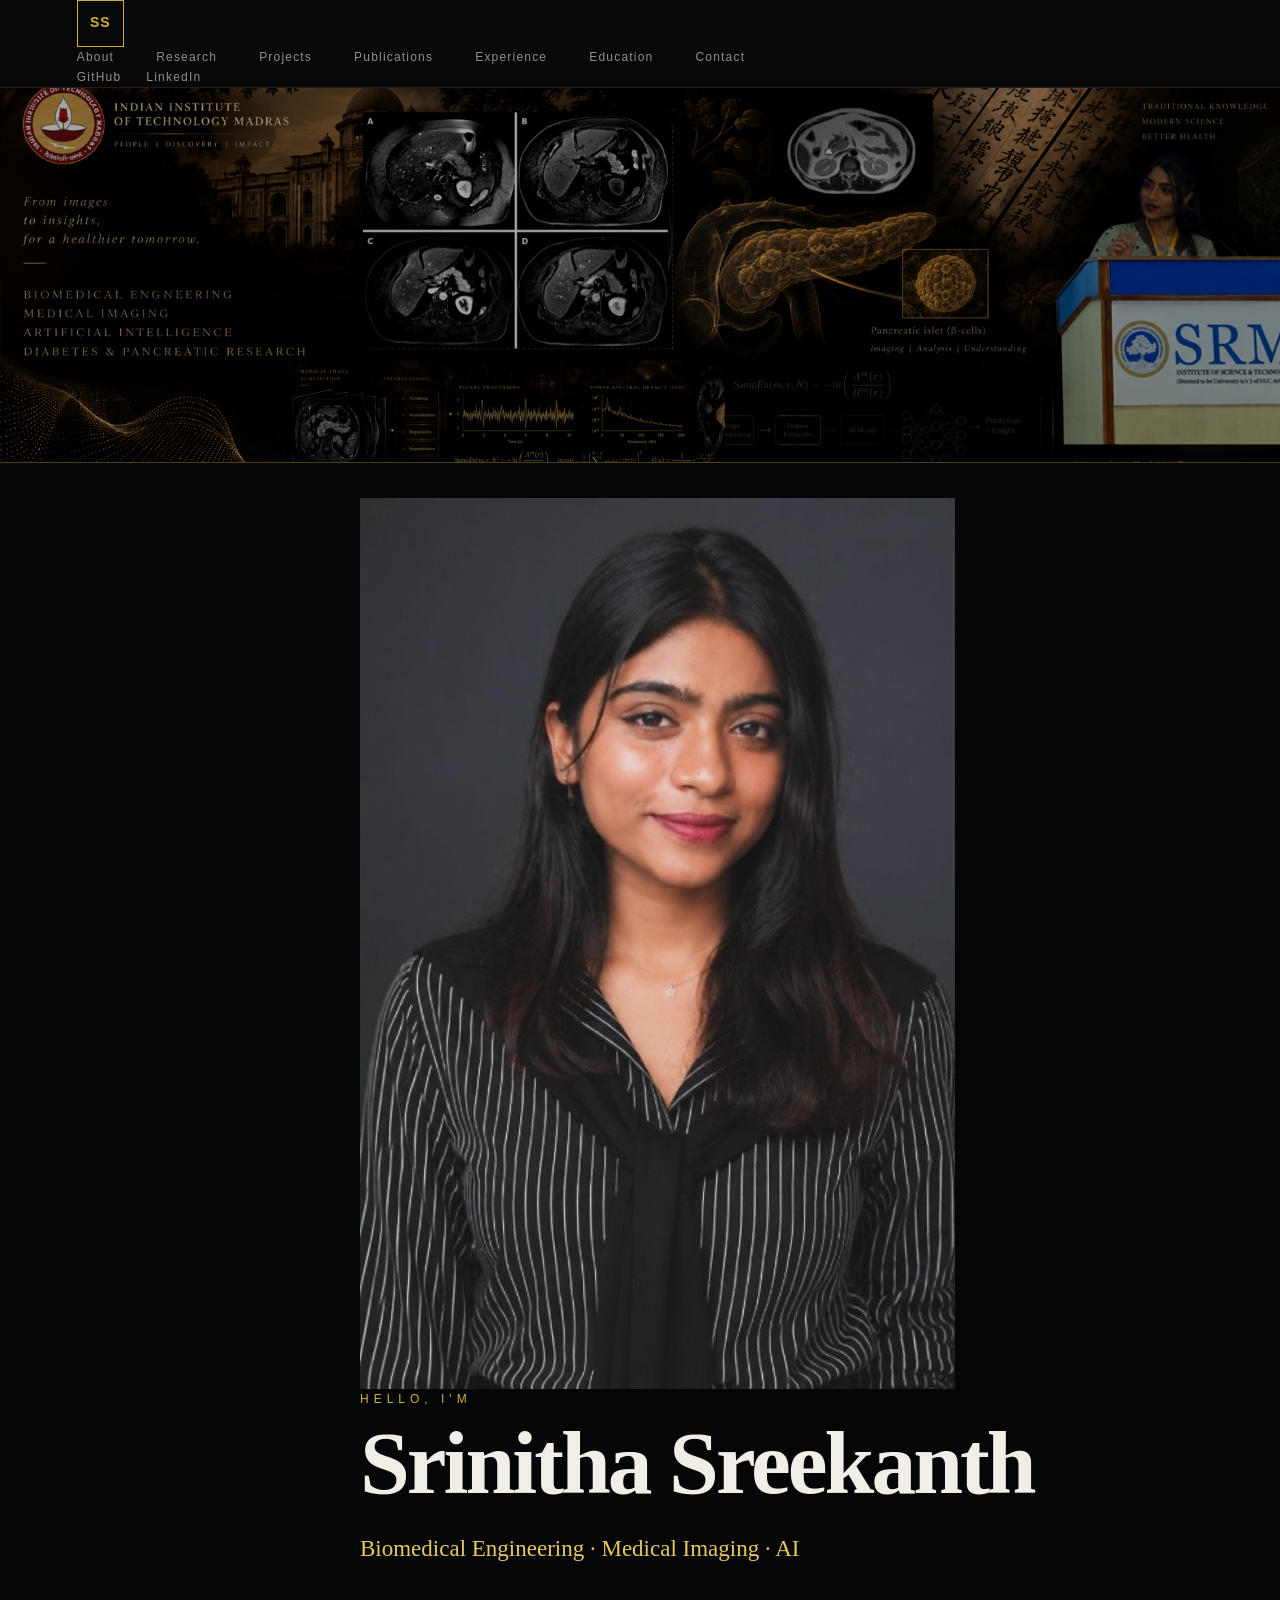
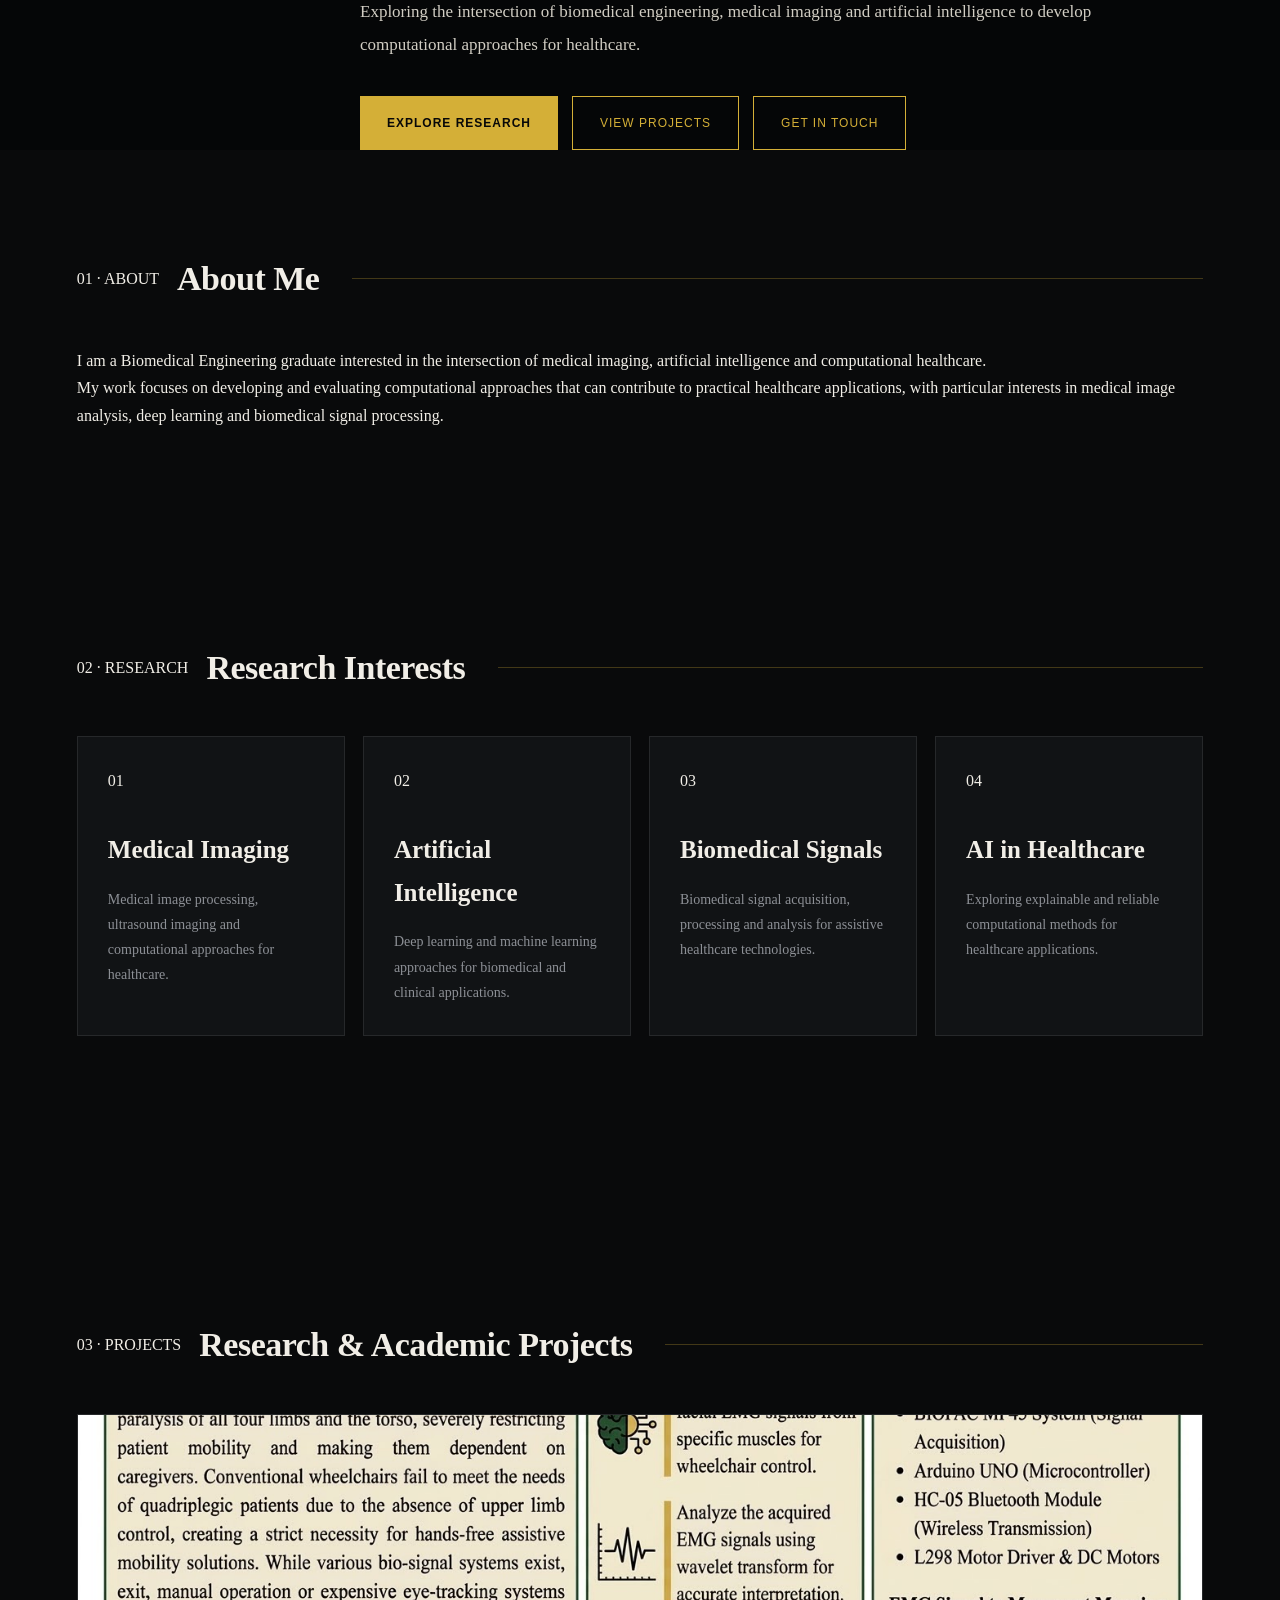
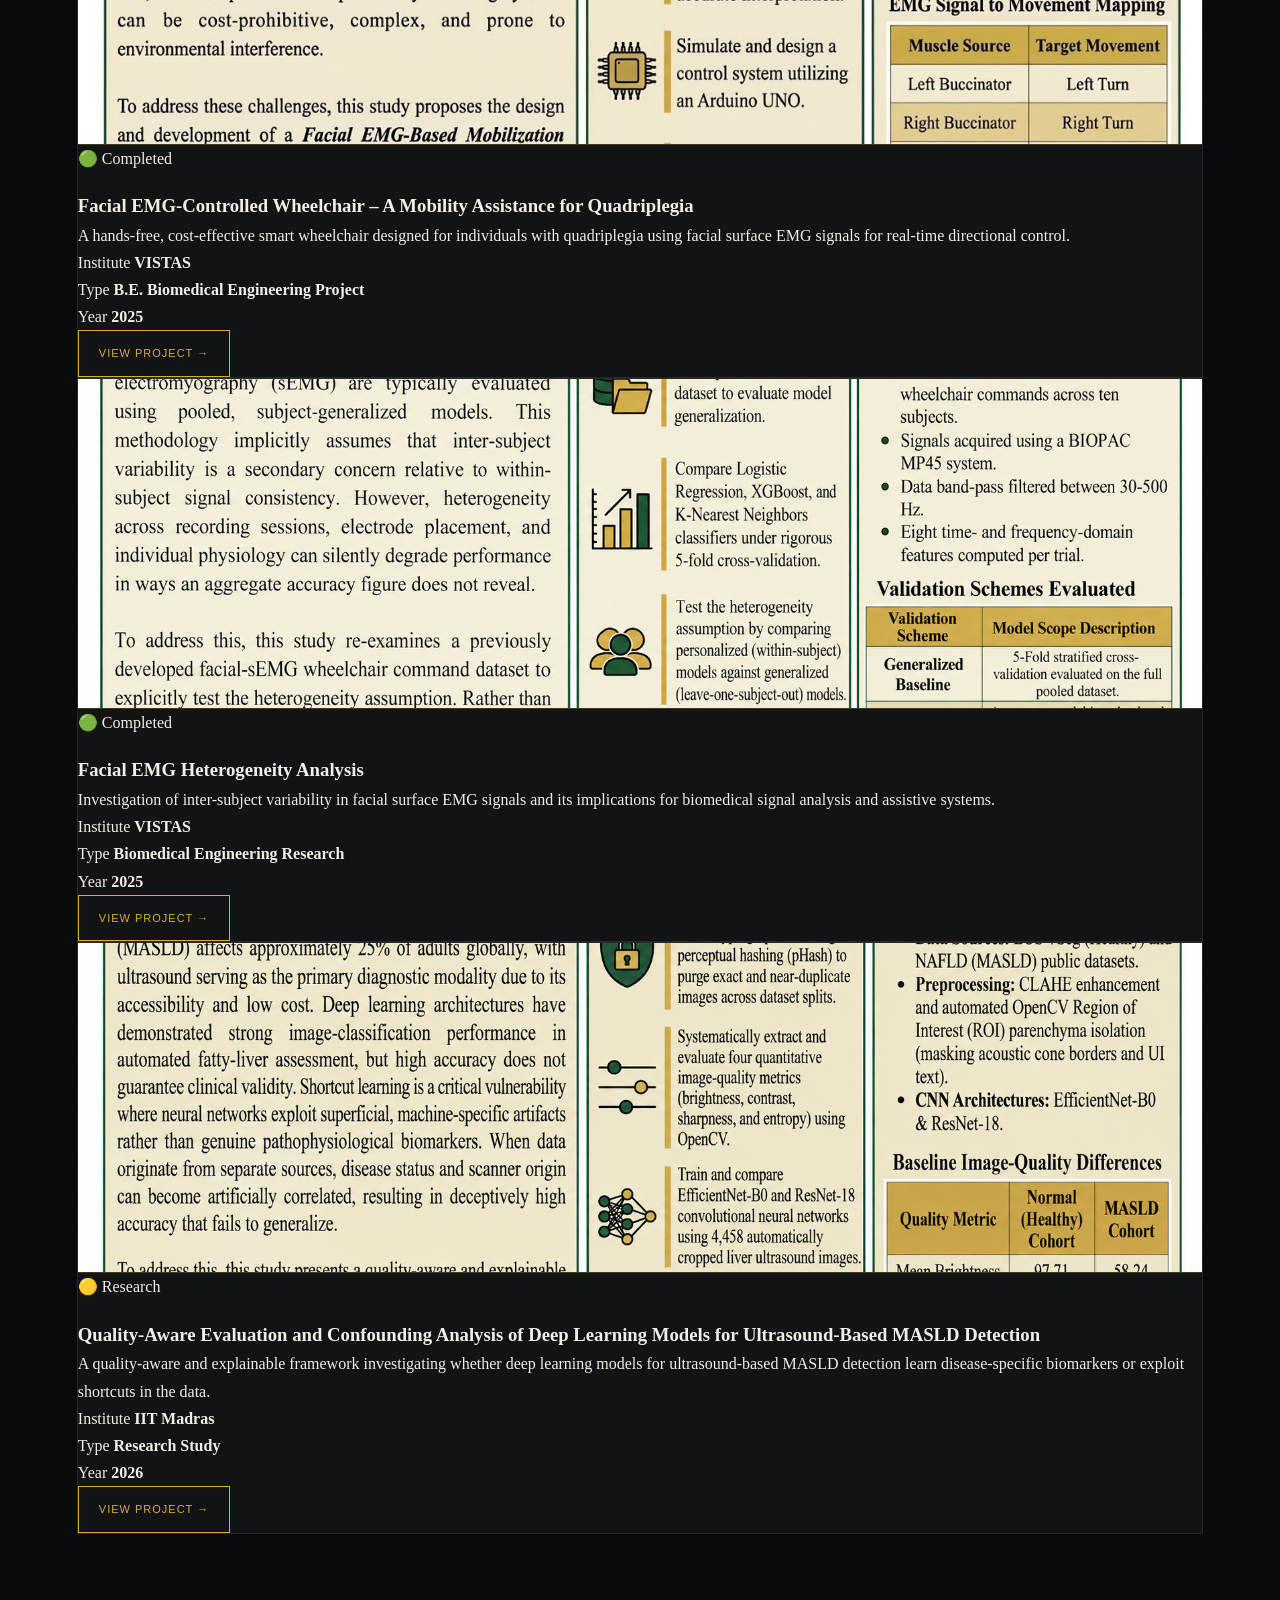
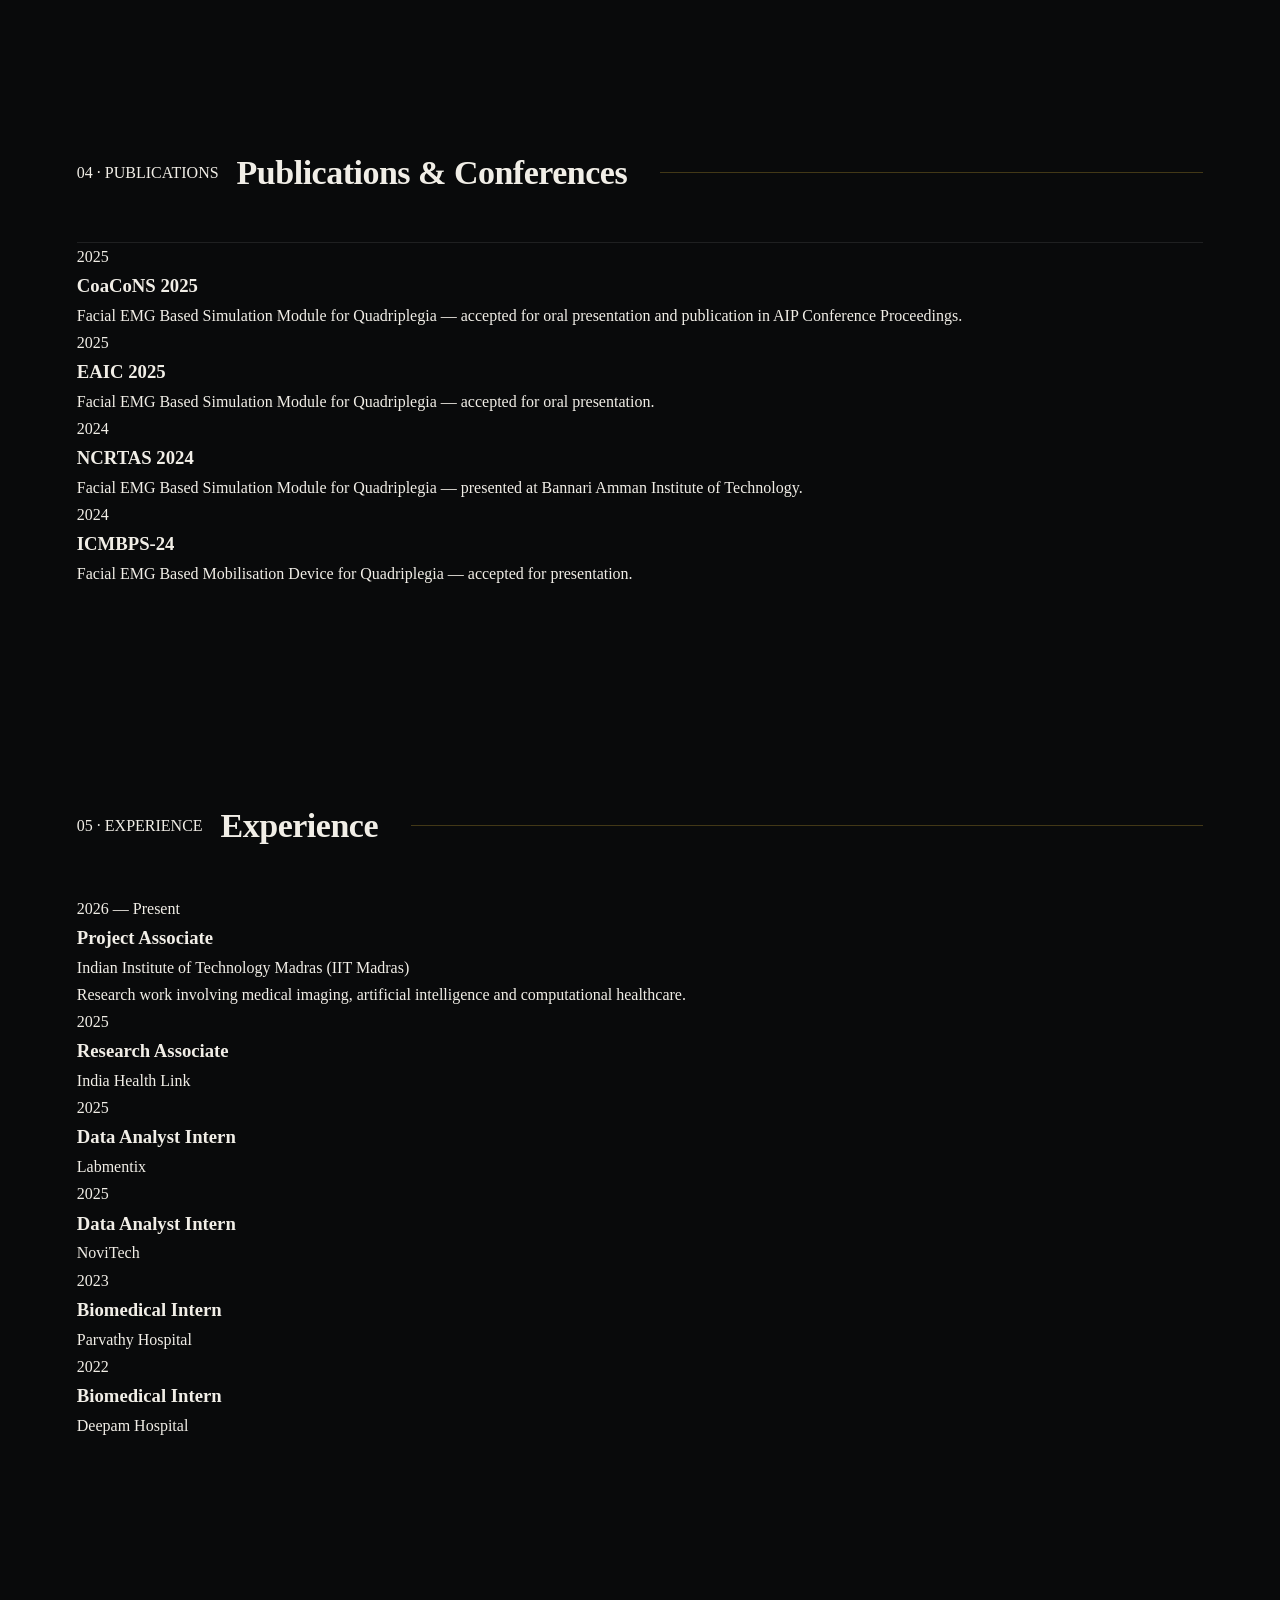
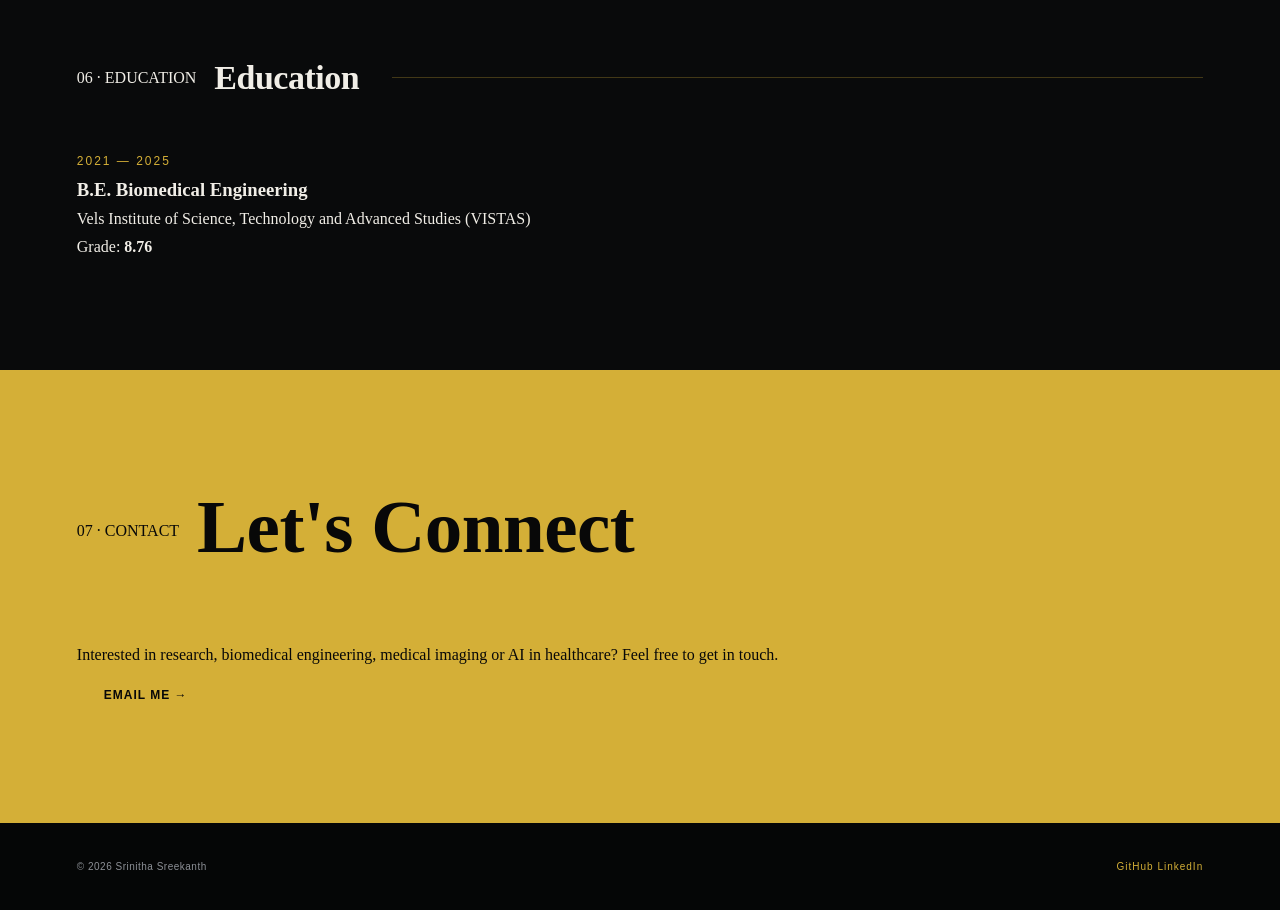
==== commit 0aaec1aa: "Update index.html" ====
--- a/index.html
+++ b/index.html
@@ -1,31 +1,24 @@
 <!DOCTYPE html>
 <html lang="en">
-
 <head>
     <meta charset="UTF-8">
     <meta name="viewport" content="width=device-width, initial-scale=1.0">
 
-    <title>Srinitha Sreekanth | Biomedical Engineering & Medical Imaging</title>
-
-    <meta name="description"
-        content="Srinitha Sreekanth - Biomedical Engineering, Medical Imaging, Image Processing, AI and Biomedical Research.">
+    <title>Srinitha Sreekanth | Biomedical Engineering · Medical Imaging · AI</title>
 
     <link rel="stylesheet" href="style.css">
 </head>
 
 <body>
 
-    <!-- =========================
-         NAVIGATION
-    ========================== -->
-
-    <header class="navbar">
-
-        <div class="logo">
-            SS
-        </div>
-
-        <nav>
+<!-- ================= NAVBAR ================= -->
+
+<header class="navbar">
+    <div class="nav-container">
+
+        <a href="#home" class="logo">SS</a>
+
+        <nav class="nav-links">
             <a href="#about">About</a>
             <a href="#research">Research</a>
             <a href="#projects">Projects</a>
@@ -37,483 +30,185 @@
 
         <div class="social-links">
             <a href="https://github.com/SrinithaSreekanth" target="_blank">GitHub</a>
-            <a href="https://www.linkedin.com/in/srinitha-sreekanth" target="_blank">LinkedIn</a>
-        </div>
-
-    </header>
-
-
-    <!-- =========================
-         HERO
-    ========================== -->
-
-    <section class="hero">
-
-        <div class="hero-background"></div>
-
-        <div class="hero-content">
-
-            <div class="hero-photo">
-
-                <img src="profile.jpg" alt="Srinitha Sreekanth">
-
-            </div>
-
-            <div class="hero-text">
-
-                <span class="eyebrow">HELLO, I'M</span>
-
-                <h1>Srinitha<br>Sreekanth</h1>
-
-                <h2>
-                    Biomedical Engineering
-                    <span>·</span>
-                    Medical Imaging
-                    <span>·</span>
-                    Artificial Intelligence
-                </h2>
-
-                <p class="hero-description">
-                    Biomedical Engineering graduate and Project Associate at
-                    IIT Madras, working at the intersection of medical imaging,
-                    image processing, artificial intelligence, biosignal
-                    processing, and healthcare technology.
-                </p>
-
-                <div class="hero-buttons">
-
-                    <a href="#projects" class="btn btn-primary">
-                        Explore My Work
-                        <span>→</span>
-                    </a>
-
-                    <a href="#contact" class="btn btn-outline">
-                        Contact Me
-                    </a>
-
-                </div>
-
-            </div>
-
-        </div>
-
-    </section>
-
-
-    <!-- =========================
-         ABOUT
-    ========================== -->
-
-    <section id="about" class="section">
-
-        <div class="section-heading">
-
+            <a href="https://www.linkedin.com/" target="_blank">LinkedIn</a>
+        </div>
+
+    </div>
+</header>
+
+
+<!-- ================= HERO ================= -->
+
+<section class="hero" id="home">
+
+    <!-- BANNER IMAGE -->
+    <div class="hero-banner">
+        <img src="banner.png" alt="Biomedical Engineering Research Banner">
+    </div>
+
+    <!-- HERO CONTENT -->
+    <div class="hero-content">
+
+        <div class="hero-photo">
+            <img src="profile.jpg" alt="Srinitha Sreekanth">
+        </div>
+
+        <div class="hero-text">
+
+            <p class="eyebrow">HELLO, I'M</p>
+
+            <h1>Srinitha Sreekanth</h1>
+
+            <h2>Biomedical Engineering · Medical Imaging · AI</h2>
+
+            <p class="hero-description">
+                Exploring the intersection of biomedical engineering,
+                medical imaging and artificial intelligence to develop
+                computational approaches for healthcare.
+            </p>
+
+            <div class="hero-buttons">
+                <a href="#research" class="btn btn-primary">
+                    EXPLORE RESEARCH
+                </a>
+
+                <a href="#projects" class="btn btn-outline">
+                    VIEW PROJECTS
+                </a>
+
+                <a href="#contact" class="btn btn-outline">
+                    GET IN TOUCH
+                </a>
+            </div>
+
+        </div>
+
+    </div>
+
+</section>
+
+
+<!-- ================= ABOUT ================= -->
+
+<section class="section" id="about">
+
+    <div class="section-heading">
+        <p class="section-label">01 · ABOUT</p>
+        <h2>About Me</h2>
+    </div>
+
+    <div class="about-content">
+
+        <p>
+            I am a Biomedical Engineering graduate interested in the
+            intersection of medical imaging, artificial intelligence
+            and computational healthcare.
+        </p>
+
+        <p>
+            My work focuses on developing and evaluating computational
+            approaches that can contribute to practical healthcare
+            applications, with particular interests in medical image
+            analysis, deep learning and biomedical signal processing.
+        </p>
+
+    </div>
+
+</section>
+
+
+<!-- ================= RESEARCH ================= -->
+
+<section class="section section-dark" id="research">
+
+    <div class="section-heading">
+        <p class="section-label">02 · RESEARCH</p>
+        <h2>Research Interests</h2>
+    </div>
+
+    <div class="research-grid">
+
+        <div class="research-card">
             <span>01</span>
-
-            <div>
-                <p class="section-label">ABOUT ME</p>
-                <h2>Engineering with a<br>medical purpose.</h2>
-            </div>
-
-        </div>
-
-        <div class="about-grid">
-
-            <div class="about-main">
-
-                <p class="large-text">
-                    I am a Biomedical Engineering graduate interested in
-                    understanding how engineering, computation and medical
-                    science can come together to solve meaningful healthcare
-                    problems.
-                </p>
-
-                <p>
-                    My interests span medical imaging, image processing,
-                    image segmentation, artificial intelligence and biomedical
-                    signal processing. I enjoy working with both physiological
-                    signals and medical images, from acquisition and
-                    preprocessing to feature extraction, machine learning,
-                    visualization and interpretation.
-                </p>
-
-                <p>
-                    Currently, I am working as a <strong>Project Associate at
-                    the Indian Institute of Technology Madras (IIT Madras)</strong>,
-                    where I am continuing to develop my research and technical
-                    experience.
-                </p>
-
-            </div>
-
-            <div class="about-side">
-
-                <div class="quote-box">
-                    <span class="quote-mark">“</span>
-
-                    <p>
-                        Developing meaningful solutions at the intersection
-                        of engineering, computation and medicine.
-                    </p>
-
-                </div>
-
-                <div class="about-stat">
-                    <span>FIELD</span>
-                    <strong>Biomedical Engineering</strong>
-                </div>
-
-                <div class="about-stat">
-                    <span>CURRENT ROLE</span>
-                    <strong>Project Associate · IIT Madras</strong>
-                </div>
-
-            </div>
-
-        </div>
-
-    </section>
-
-
-    <!-- =========================
-         RESEARCH INTERESTS
-    ========================== -->
-
-    <section id="research" class="section dark-section">
-
-        <div class="section-heading">
-
+            <h3>Medical Imaging</h3>
+            <p>
+                Medical image processing, ultrasound imaging and
+                computational approaches for healthcare.
+            </p>
+        </div>
+
+        <div class="research-card">
             <span>02</span>
-
-            <div>
-                <p class="section-label">RESEARCH INTERESTS</p>
-                <h2>Questions I want<br>to investigate.</h2>
-            </div>
-
-        </div>
-
-        <div class="research-intro">
-
+            <h3>Artificial Intelligence</h3>
             <p>
-                My research interests focus on developing and understanding
-                computational methods for medical imaging and healthcare,
-                particularly where advanced imaging, artificial intelligence
-                and quantitative analysis can improve medical understanding.
+                Deep learning and machine learning approaches for
+                biomedical and clinical applications.
             </p>
-
-        </div>
-
-        <div class="research-grid">
-
-            <div class="research-card">
-                <span>01</span>
-                <h3>Medical Imaging</h3>
-                <p>
-                    Advanced imaging techniques, quantitative imaging and
-                    computational approaches for extracting meaningful
-                    information from medical images.
-                </p>
-            </div>
-
-            <div class="research-card">
-                <span>02</span>
-                <h3>Image Processing</h3>
-                <p>
-                    Image enhancement, preprocessing, artifact correction,
-                    quality assessment, ROI extraction and computational
-                    image analysis.
-                </p>
-            </div>
-
-            <div class="research-card">
-                <span>03</span>
-                <h3>Image Segmentation</h3>
-                <p>
-                    Deep-learning based segmentation approaches including
-                    FCN, HED and related image-analysis architectures.
-                </p>
-            </div>
-
-            <div class="research-card">
-                <span>04</span>
-                <h3>Artificial Intelligence</h3>
-                <p>
-                    Machine learning, CNNs, classification, explainable AI
-                    and deep-learning approaches for biomedical applications.
-                </p>
-            </div>
-
-            <div class="research-card">
-                <span>05</span>
-                <h3>Novel MRI Technology</h3>
-                <p>
-                    Advanced MRI techniques, custom pulse sequences and image
-                    reconstruction algorithms for improved medical imaging.
-                </p>
-            </div>
-
-            <div class="research-card">
-                <span>06</span>
-                <h3>Real-Time & 4D Imaging</h3>
-                <p>
-                    Real-time therapy imaging and 4D moving-organ imaging for
-                    applications involving the chest and abdomen.
-                </p>
-            </div>
-
-            <div class="research-card">
-                <span>07</span>
-                <h3>Brain Quantitative Imaging</h3>
-                <p>
-                    Quantitative brain imaging studies including approaches
-                    such as myelin water mapping.
-                </p>
-            </div>
-
-            <div class="research-card">
-                <span>08</span>
-                <h3>Multimodal Integration</h3>
-                <p>
-                    Combining advanced imaging with medical robotics,
-                    radiation therapy, interventional procedures and
-                    deep-learning systems.
-                </p>
-            </div>
-
-        </div>
-
-    </section>
-
-
-    <!-- =========================
-         INDEPENDENT RESEARCH
-    ========================== -->
-
-    <section id="independent-research" class="section">
-
-        <div class="section-heading">
-
+        </div>
+
+        <div class="research-card">
             <span>03</span>
-
-            <div>
-                <p class="section-label">INDEPENDENT RESEARCH</p>
-                <h2>Research beyond<br>the classroom.</h2>
-            </div>
-
-        </div>
-
-        <div class="project-list">
-
-
-            <!-- MASLD -->
-
-            <article class="project-card featured-project">
-
-                <div class="project-image">
-
-                    <img src="projects/masld-quality-calibration/01-introduction.png"
-                        alt="MASLD quality-aware deep learning study"
-                        onerror="this.style.display='none';">
-
-                </div>
-
-                <div class="project-content">
-
-                    <div class="project-meta-top">
-
-                        <span class="project-number">01</span>
-
-                        <span class="status">
-                            🟢 Independent Research
-                        </span>
-
-                    </div>
-
-                    <h3>
-                        Quality-Aware Evaluation & Confounding Analysis of
-                        Deep Learning Models for Ultrasound-Based MASLD Detection
-                    </h3>
-
-                    <p class="project-description">
-
-                        A quality-aware and explainable deep-learning study
-                        investigating whether high diagnostic performance in
-                        ultrasound-based MASLD classification reflects genuine
-                        disease-related features or dataset and acquisition
-                        shortcuts.
-
-                    </p>
-
-                    <div class="project-details">
-
-                        <div>
-                            <span>Focus</span>
-                            <strong>Medical Imaging · AI/ML</strong>
-                        </div>
-
-                        <div>
-                            <span>Models</span>
-                            <strong>EfficientNet-B0 · ResNet-18</strong>
-                        </div>
-
-                        <div>
-                            <span>Methods</span>
-                            <strong>CLAHE · Grad-CAM · pHash · OpenCV</strong>
-                        </div>
-
-                        <div>
-                            <span>Area</span>
-                            <strong>Ultrasound · MASLD</strong>
-                        </div>
-
-                    </div>
-
-                    <div class="project-buttons">
-
-                        <a href="projects/masld-quality-calibration/index.html"
-                            class="project-btn">
-                            View Project →
-                        </a>
-
-                    </div>
-
-                </div>
-
-            </article>
-
-
-            <!-- HETEROGENEITY -->
-
-            <article class="project-card featured-project">
-
-                <div class="project-image">
-
-                    <img src="projects/facial-emg-heterogeneity/01-introduction.png"
-                        alt="Facial EMG heterogeneity study"
-                        onerror="this.style.display='none';">
-
-                </div>
-
-                <div class="project-content">
-
-                    <div class="project-meta-top">
-
-                        <span class="project-number">02</span>
-
-                        <span class="status">
-                            🟢 Independent Research
-                        </span>
-
-                    </div>
-
-                    <h3>
-                        Quantifying Subject-Level Heterogeneity in
-                        Facial Electromyography
-                    </h3>
-
-                    <p class="project-description">
-
-                        A machine-learning reanalysis of a previously collected
-                        facial-sEMG dataset investigating whether pooled,
-                        subject-generalized models are statistically justified
-                        or whether subject-specific variability warrants
-                        personalized modeling.
-
-                    </p>
-
-                    <div class="project-details">
-
-                        <div>
-                            <span>Dataset</span>
-                            <strong>120 trials · 10 subjects</strong>
-                        </div>
-
-                        <div>
-                            <span>Models</span>
-                            <strong>Logistic Regression · XGBoost · KNN</strong>
-                        </div>
-
-                        <div>
-                            <span>Validation</span>
-                            <strong>5-Fold CV · LOSO</strong>
-                        </div>
-
-                        <div>
-                            <span>Area</span>
-                            <strong>EMG · Machine Learning</strong>
-                        </div>
-
-                    </div>
-
-                    <div class="project-buttons">
-
-                        <a href="projects/facial-emg-heterogeneity/index.html"
-                            class="project-btn">
-                            View Project →
-                        </a>
-
-                    </div>
-
-                </div>
-
-            </article>
-
-        </div>
-
-    </section>
-
-
-    <!-- =========================
-         ACADEMIC PROJECTS
-    ========================== -->
-
-    <section id="projects" class="section dark-section">
-
-        <div class="section-heading">
-
+            <h3>Biomedical Signals</h3>
+            <p>
+                Biomedical signal acquisition, processing and analysis
+                for assistive healthcare technologies.
+            </p>
+        </div>
+
+        <div class="research-card">
             <span>04</span>
-
-            <div>
-                <p class="section-label">ACADEMIC PROJECTS</p>
-                <h2>From signals<br>to assistive technology.</h2>
-            </div>
-
-        </div>
-
-
-        <article class="project-card featured-project">
+            <h3>AI in Healthcare</h3>
+            <p>
+                Exploring explainable and reliable computational
+                methods for healthcare applications.
+            </p>
+        </div>
+
+    </div>
+
+</section>
+
+
+<!-- ================= PROJECTS ================= -->
+
+<section class="section" id="projects">
+
+    <div class="section-heading">
+        <p class="section-label">03 · PROJECTS</p>
+        <h2>Research & Academic Projects</h2>
+    </div>
+
+
+    <div class="projects-grid">
+
+
+        <!-- PROJECT 1 -->
+
+        <article class="project-card">
 
             <div class="project-image">
-
-                <img src="projects/facial-emg-wheelchair/01-introduction.png"
-                    alt="Facial EMG controlled wheelchair">
-
-            </div>
-
-            <div class="project-content">
-
-                <div class="project-meta-top">
-
-                    <span class="project-number">01</span>
-
-                    <span class="status">
+                <img
+                    src="projects/facial-emg-wheelchair/01-introduction.png"
+                    alt="Facial EMG Controlled Wheelchair Project">
+            </div>
+
+            <div class="project-body">
+
+                <div class="project-top">
+                    <span class="status completed">
                         🟢 Completed
                     </span>
-
                 </div>
 
                 <h3>
-                    Facial EMG-Controlled Wheelchair —
+                    Facial EMG-Controlled Wheelchair –
                     A Mobility Assistance for Quadriplegia
                 </h3>
 
-                <p class="project-description">
-
-                    Developed a hands-free, cost-effective smart wheelchair
-                    that translates facial surface EMG signals into
-                    real-time directional commands for individuals with
-                    quadriplegia.
-
+                <p>
+                    A hands-free, cost-effective smart wheelchair designed
+                    for individuals with quadriplegia using facial surface
+                    EMG signals for real-time directional control.
                 </p>
 
                 <div class="project-details">
@@ -529,788 +224,356 @@
                     </div>
 
                     <div>
-                        <span>Technology</span>
-                        <strong>BIOPAC · Arduino · MATLAB/Simulink</strong>
-                    </div>
-
-                    <div>
                         <span>Year</span>
                         <strong>2025</strong>
                     </div>
 
                 </div>
 
-                <div class="project-buttons">
-
-                    <a href="projects/facial-emg-wheelchair/index.html"
-                        class="project-btn">
-                        View Project →
-                    </a>
-
+                <a
+                    href="projects/facial-emg-wheelchair/index.html"
+                    class="project-button">
+                    VIEW PROJECT →
+                </a>
+
+            </div>
+
+        </article>
+
+
+        <!-- PROJECT 2 -->
+
+        <article class="project-card">
+
+            <div class="project-image">
+                <img
+                    src="projects/facial-emg-heterogeneity/01-introduction.png"
+                    alt="Facial EMG Heterogeneity Project">
+            </div>
+
+            <div class="project-body">
+
+                <div class="project-top">
+                    <span class="status completed">
+                        🟢 Completed
+                    </span>
                 </div>
 
+                <h3>
+                    Facial EMG Heterogeneity Analysis
+                </h3>
+
+                <p>
+                    Investigation of inter-subject variability in facial
+                    surface EMG signals and its implications for
+                    biomedical signal analysis and assistive systems.
+                </p>
+
+                <div class="project-details">
+
+                    <div>
+                        <span>Institute</span>
+                        <strong>VISTAS</strong>
+                    </div>
+
+                    <div>
+                        <span>Type</span>
+                        <strong>Biomedical Engineering Research</strong>
+                    </div>
+
+                    <div>
+                        <span>Year</span>
+                        <strong>2025</strong>
+                    </div>
+
+                </div>
+
+                <a
+                    href="projects/facial-emg-heterogeneity/index.html"
+                    class="project-button">
+                    VIEW PROJECT →
+                </a>
+
             </div>
 
         </article>
 
-    </section>
-
-
-    <!-- =========================
-         PUBLICATIONS
-    ========================== -->
-
-    <section id="publications" class="section">
-
-        <div class="section-heading">
-
-            <span>05</span>
-
-            <div>
-                <p class="section-label">PUBLICATIONS & CONFERENCES</p>
-                <h2>Research presented<br>and published.</h2>
-            </div>
-
-        </div>
-
-
-        <div class="publication-list">
-
-
-            <article class="publication">
-
-                <div class="publication-number">
-                    01
+
+        <!-- PROJECT 3 -->
+
+        <article class="project-card">
+
+            <div class="project-image">
+                <img
+                    src="projects/masld-quality-calibration/01-introduction.png"
+                    alt="MASLD Deep Learning Research Project">
+            </div>
+
+            <div class="project-body">
+
+                <div class="project-top">
+                    <span class="status ongoing">
+                        🟡 Research
+                    </span>
                 </div>
 
-                <div class="publication-content">
-
-                    <div class="publication-status">
-                        ACCEPTED · PRESENTATION & PUBLICATION
-                    </div>
-
-                    <h3>
-                        Facial EMG Based Simulation Module for Quadriplegia
-                    </h3>
-
-                    <p>
-                        Accepted for Oral Presentation and Publication at
-                        CoaCoNS 2025, SRM Institute of Science and Technology,
-                        Kattankulathur, Tamil Nadu.
-                    </p>
-
-                    <div class="publication-info">
-                        <span>CoaCoNS 2025</span>
-                        <span>SRMIST</span>
-                        <span>AIP Conference Proceedings</span>
+                <h3>
+                    Quality-Aware Evaluation and Confounding Analysis
+                    of Deep Learning Models for Ultrasound-Based MASLD Detection
+                </h3>
+
+                <p>
+                    A quality-aware and explainable framework investigating
+                    whether deep learning models for ultrasound-based MASLD
+                    detection learn disease-specific biomarkers or exploit
+                    shortcuts in the data.
+                </p>
+
+                <div class="project-details">
+
+                    <div>
+                        <span>Institute</span>
+                        <strong>IIT Madras</strong>
+                    </div>
+
+                    <div>
+                        <span>Type</span>
+                        <strong>Research Study</strong>
+                    </div>
+
+                    <div>
+                        <span>Year</span>
+                        <strong>2026</strong>
                     </div>
 
                 </div>
 
-            </article>
-
-
-            <article class="publication">
-
-                <div class="publication-number">
-                    02
-                </div>
-
-                <div class="publication-content">
-
-                    <div class="publication-status">
-                        ACCEPTED
-                    </div>
-
-                    <h3>
-                        Facial EMG Based Simulation Module for Quadriplegia
-                    </h3>
-
-                    <p>
-                        Accepted for oral presentation at the IEEE International
-                        Conference on Emerging Applications of Intelligence and
-                        Computing (EAIC 2025), Dr. B. R. Ambedkar National
-                        Institute of Technology Jalandhar.
-                    </p>
-
-                    <div class="publication-info">
-                        <span>EAIC 2025</span>
-                        <span>IEEE Conference</span>
-                        <span>Biomedical Engineering & Healthcare Technologies</span>
-                    </div>
-
-                </div>
-
-            </article>
-
-
-            <article class="publication">
-
-                <div class="publication-number">
-                    03
-                </div>
-
-                <div class="publication-content">
-
-                    <div class="publication-status">
-                        PRESENTED · ACCEPTED
-                    </div>
-
-                    <h3>
-                        Facial EMG Based Mobilisation Device for Quadriplegia
-                    </h3>
-
-                    <p>
-                        Research article accepted for presentation at the
-                        International Conference on Medical, Biological and
-                        Pharmaceutical Sciences (ICMBPS-24), Bangalore, India.
-                    </p>
-
-                    <div class="publication-info">
-                        <span>ICMBPS 2024</span>
-                        <span>Bangalore</span>
-                        <span>Presented Research</span>
-                    </div>
-
-                </div>
-
-            </article>
-
-
-            <article class="publication">
-
-                <div class="publication-number">
-                    04
-                </div>
-
-                <div class="publication-content">
-
-                    <div class="publication-status">
-                        PRESENTED
-                    </div>
-
-                    <h3>
-                        Biomedical Engineering Research & Conference Work
-                    </h3>
-
-                    <p>
-                        Conference-based research presentation experience
-                        involving biomedical signals, assistive technology and
-                        healthcare engineering.
-                    </p>
-
-                    <div class="publication-info">
-                        <span>Research Communication</span>
-                        <span>Biomedical Engineering</span>
-                    </div>
-
-                </div>
-
-            </article>
-
-        </div>
-
-    </section>
-
-
-    <!-- =========================
-         EXPERIENCE
-    ========================== -->
-
-    <section id="experience" class="section dark-section">
-
-        <div class="section-heading">
-
-            <span>06</span>
-
-            <div>
-                <p class="section-label">EXPERIENCE</p>
-                <h2>Where I have<br>worked & learned.</h2>
-            </div>
-
-        </div>
-
-
-        <div class="timeline">
-
-
-            <!-- IIT -->
-
-            <article class="experience-item current">
-
-                <div class="experience-date">
-                    CURRENT
-                </div>
-
-                <div class="experience-line"></div>
-
-                <div class="experience-content">
-
-                    <span class="experience-role">
-                        Project Associate
-                    </span>
-
-                    <h3>Indian Institute of Technology Madras</h3>
-
-                    <p class="experience-location">
-                        IIT Madras · Chennai, Tamil Nadu
-                    </p>
-
-                    <p>
-                        Currently working as a Project Associate in biomedical
-                        research, contributing to research activities involving
-                        medical imaging, image processing, computational
-                        analysis and healthcare applications.
-                    </p>
-
-                </div>
-
-            </article>
-
-
-            <!-- India Health Link -->
-
-            <article class="experience-item">
-
-                <div class="experience-date">
-                    SEP — OCT<br>2025
-                </div>
-
-                <div class="experience-line"></div>
-
-                <div class="experience-content">
-
-                    <span class="experience-role">
-                        Research Associate
-                    </span>
-
-                    <h3>India Health Link</h3>
-
-                    <p class="experience-location">
-                        Chennai, Tamil Nadu · On-site
-                    </p>
-
-                    <ul>
-                        <li>
-                            Developed and optimized urine strip auto-mapping
-                            workflow using Generative AI and Python.
-                        </li>
-
-                        <li>
-                            Enhanced digital stethoscope output using
-                            Python-based noise-cancellation algorithms.
-                        </li>
-
-                        <li>
-                            Investigated CVT technical faults and documented
-                            root-cause analysis.
-                        </li>
-
-                        <li>
-                            Executed ZUG module test cycles in the hPod system.
-                        </li>
-
-                        <li>
-                            Prepared structured logs, Excel test sheets and
-                            engineering workflow documentation.
-                        </li>
-
-                        <li>
-                            Coordinated module updates, validation status and
-                            field reports with cross-functional teams.
-                        </li>
-                    </ul>
-
-                </div>
-
-            </article>
-
-
-            <!-- Labmentix -->
-
-            <article class="experience-item">
-
-                <div class="experience-date">
-                    JUN — AUG<br>2025
-                </div>
-
-                <div class="experience-line"></div>
-
-                <div class="experience-content">
-
-                    <span class="experience-role">
-                        Data Analyst Intern
-                    </span>
-
-                    <h3>Labmentix</h3>
-
-                    <p class="experience-location">
-                        Bengaluru, Karnataka · Remote
-                    </p>
-
-                    <ul>
-                        <li>
-                            Completed 7+ end-to-end data analytics projects
-                            involving data cleaning and visualization.
-                        </li>
-
-                        <li>
-                            Performed statistical analysis on biomedical
-                            datasets using Python and SQL.
-                        </li>
-
-                        <li>
-                            Designed interactive Power BI dashboards and
-                            applied DAX for KPI analysis.
-                        </li>
-
-                        <li>
-                            Developed foundational experience in R programming
-                            for biomedical analytics.
-                        </li>
-                    </ul>
-
-                </div>
-
-            </article>
-
-
-            <!-- NoviTech -->
-
-            <article class="experience-item">
-
-                <div class="experience-date">
-                    JUN — JUL<br>2025
-                </div>
-
-                <div class="experience-line"></div>
-
-                <div class="experience-content">
-
-                    <span class="experience-role">
-                        Data Analyst Intern
-                    </span>
-
-                    <h3>NoviTech R&D Pvt Ltd</h3>
-
-                    <p class="experience-location">
-                        Chennai, Tamil Nadu · Remote
-                    </p>
-
-                    <ul>
-                        <li>
-                            Contributed to healthcare data research and
-                            analytical reporting.
-                        </li>
-
-                        <li>
-                            Built prototype dashboards and predictive models
-                            using Python and Tableau.
-                        </li>
-
-                        <li>
-                            Applied statistical concepts, Excel and
-                            Scikit-learn for biomedical data analysis.
-                        </li>
-                    </ul>
-
-                </div>
-
-            </article>
-
-
-            <!-- Parvathy -->
-
-            <article class="experience-item">
-
-                <div class="experience-date">
-                    DEC<br>2023
-                </div>
-
-                <div class="experience-line"></div>
-
-                <div class="experience-content">
-
-                    <span class="experience-role">
-                        Biomedical Intern
-                    </span>
-
-                    <h3>Parvathy Hospital</h3>
-
-                    <p class="experience-location">
-                        Chennai, Tamil Nadu · On-site
-                    </p>
-
-                    <ul>
-                        <li>
-                            Assisted biomedical engineers with equipment
-                            maintenance, calibration and safety checks.
-                        </li>
-
-                        <li>
-                            Supported troubleshooting and quality-assurance
-                            activities.
-                        </li>
-
-                        <li>
-                            Observed biomedical equipment operation across
-                            ICU, OT and patient-monitoring areas.
-                        </li>
-                    </ul>
-
-                </div>
-
-            </article>
-
-
-            <!-- Deepam -->
-
-            <article class="experience-item">
-
-                <div class="experience-date">
-                    SEP<br>2022
-                </div>
-
-                <div class="experience-line"></div>
-
-                <div class="experience-content">
-
-                    <span class="experience-role">
-                        Biomedical Intern
-                    </span>
-
-                    <h3>Deepam Hospitals</h3>
-
-                    <p class="experience-location">
-                        On-site
-                    </p>
-
-                    <ul>
-                        <li>
-                            Observed biomedical operations across ICU,
-                            Dialysis, OT, Emergency, Radiology, Dentistry
-                            and General Wards.
-                        </li>
-
-                        <li>
-                            Gained exposure to hospital biomedical equipment
-                            and clinical workflows.
-                        </li>
-                    </ul>
-
-                </div>
-
-            </article>
-
-        </div>
-
-    </section>
-
-
-    <!-- =========================
-         EDUCATION
-    ========================== -->
-
-    <section id="education" class="section">
-
-        <div class="section-heading">
-
-            <span>07</span>
-
-            <div>
-                <p class="section-label">EDUCATION</p>
-                <h2>Academic foundation.</h2>
-            </div>
-
-        </div>
-
-
-        <div class="education-card">
-
-            <div class="education-year">
-                2021<br>—<br>2025
-            </div>
-
-            <div class="education-content">
-
-                <span>BACHELOR'S DEGREE</span>
-
-                <h3>
-                    VELS University
-                </h3>
-
-                <p>
-                    Bachelor of Engineering in Biomedical / Medical Engineering
-                </p>
-
-                <div class="education-details">
-
-                    <div>
-                        <span>Graduated</span>
-                        <strong>May 2025</strong>
-                    </div>
-
-                    <div>
-                        <span>Grade</span>
-                        <strong>8.76</strong>
-                    </div>
-
-                    <div>
-                        <span>Specialization</span>
-                        <strong>Biomedical Engineering</strong>
-                    </div>
-
-                </div>
-
-            </div>
-
-        </div>
-
-    </section>
-
-
-    <!-- =========================
-         KNOWLEDGE / SKILLS
-    ========================== -->
-
-    <section id="skills" class="section dark-section">
-
-        <div class="section-heading">
-
-            <span>08</span>
-
-            <div>
-                <p class="section-label">KNOWLEDGE & SKILLS</p>
-                <h2>Tools I use to<br>build & investigate.</h2>
-            </div>
-
-        </div>
-
-
-        <div class="skills-grid">
-
-
-            <div class="skill-category">
-
-                <span>01</span>
-
-                <h3>Programming & Analysis</h3>
-
-                <div class="skill-tags">
-                    <span>Python</span>
-                    <span>NumPy</span>
-                    <span>Pandas</span>
-                    <span>SciPy</span>
-                    <span>MATLAB</span>
-                    <span>SQL</span>
-                    <span>R</span>
-                </div>
-
-            </div>
-
-
-            <div class="skill-category">
-
-                <span>02</span>
-
-                <h3>AI / Machine Learning</h3>
-
-                <div class="skill-tags">
-                    <span>Machine Learning</span>
-                    <span>CNNs</span>
-                    <span>VGG16</span>
-                    <span>FCN</span>
-                    <span>HED</span>
-                    <span>EfficientNet-B0</span>
-                    <span>ResNet-18</span>
-                    <span>Grad-CAM</span>
-                    <span>Classification</span>
-                    <span>Explainable AI</span>
-                </div>
-
-            </div>
-
-
-            <div class="skill-category">
-
-                <span>03</span>
-
-                <h3>Medical Image Processing</h3>
-
-                <div class="skill-tags">
-                    <span>Image Processing</span>
-                    <span>Image Segmentation</span>
-                    <span>OpenCV</span>
-                    <span>CLAHE</span>
-                    <span>ROI Extraction</span>
-                    <span>Image Quality Analysis</span>
-                    <span>Ultrasound Processing</span>
-                </div>
-
-            </div>
-
-
-            <div class="skill-category">
-
-                <span>04</span>
-
-                <h3>Signal Processing</h3>
-
-                <div class="skill-tags">
-                    <span>EMG</span>
-                    <span>ECG</span>
-                    <span>Filtering</span>
-                    <span>Wavelet Analysis</span>
-                    <span>Feature Extraction</span>
-                    <span>Noise Removal</span>
-                    <span>Artifact Removal</span>
-                </div>
-
-            </div>
-
-
-            <div class="skill-category">
-
-                <span>05</span>
-
-                <h3>Simulation & Embedded Systems</h3>
-
-                <div class="skill-tags">
-                    <span>MATLAB / Simulink</span>
-                    <span>Arduino</span>
-                    <span>Arduino IDE</span>
-                    <span>L298 Motor Driver</span>
-                    <span>Sensor Integration</span>
-                </div>
-
-            </div>
-
-
-            <div class="skill-category">
-
-                <span>06</span>
-
-                <h3>Biomedical Instrumentation</h3>
-
-                <div class="skill-tags">
-                    <span>BIOPAC MP45</span>
-                    <span>Biosignal Acquisition</span>
-                    <span>Medical Device Testing</span>
-                    <span>Validation</span>
-                    <span>ICU Equipment</span>
-                </div>
-
-            </div>
-
-
-            <div class="skill-category">
-
-                <span>07</span>
-
-                <h3>Data & Visualization</h3>
-
-                <div class="skill-tags">
-                    <span>Pandas</span>
-                    <span>NumPy</span>
-                    <span>SciPy</span>
-                    <span>Power BI</span>
-                    <span>Tableau</span>
-                    <span>DAX</span>
-                    <span>Excel</span>
-                </div>
-
-            </div>
-
-
-            <div class="skill-category">
-
-                <span>08</span>
-
-                <h3>Biomedical Research</h3>
-
-                <div class="skill-tags">
-                    <span>ICM</span>
-                    <span>CRM</span>
-                    <span>Segmentation</span>
-                    <span>Statistical Analysis</span>
-                    <span>Experimental Validation</span>
-                    <span>Research Documentation</span>
-                </div>
-
-            </div>
-
-        </div>
-
-    </section>
-
-
-    <!-- =========================
-         CONTACT
-    ========================== -->
-
-    <section id="contact" class="section contact-section">
-
-        <div class="contact-inner">
-
-            <span class="section-label">LET'S CONNECT</span>
-
-            <h2>
-                Interested in research,<br>
-                imaging & healthcare AI?
-            </h2>
-
-            <p>
-                I am open to research discussions, collaborations,
-                biomedical engineering opportunities and projects involving
-                medical imaging, image processing and artificial intelligence.
-            </p>
-
-            <div class="contact-links">
-
-                <a href="mailto:srinithassreekanth@gmail.com">
-                    <span>Email</span>
-                    srinithassreekanth@gmail.com
+                <a
+                    href="projects/masld-quality-calibration/index.html"
+                    class="project-button">
+                    VIEW PROJECT →
                 </a>
 
-                <a href="https://www.linkedin.com/in/srinitha-sreekanth"
-                    target="_blank">
-
-                    <span>LinkedIn</span>
-                    linkedin.com/in/srinitha-sreekanth
-
-                </a>
-
-                <a href="https://github.com/SrinithaSreekanth"
-                    target="_blank">
-
-                    <span>GitHub</span>
-                    github.com/SrinithaSreekanth
-
-                </a>
-
-            </div>
-
-        </div>
-
-    </section>
-
-
-    <!-- =========================
-         FOOTER
-    ========================== -->
-
-    <footer>
-
-        <div>
-            © 2026 Srinitha Sreekanth
-        </div>
-
-        <div>
-            Biomedical Engineering · Medical Imaging · AI
-        </div>
-
-    </footer>
-
+            </div>
+
+        </article>
+
+
+    </div>
+
+</section>
+
+
+<!-- ================= PUBLICATIONS ================= -->
+
+<section class="section section-dark" id="publications">
+
+    <div class="section-heading">
+        <p class="section-label">04 · PUBLICATIONS</p>
+        <h2>Publications & Conferences</h2>
+    </div>
+
+    <div class="publication-list">
+
+        <div class="publication-item">
+            <span class="publication-year">2025</span>
+            <div>
+                <h3>CoaCoNS 2025</h3>
+                <p>
+                    Facial EMG Based Simulation Module for Quadriplegia —
+                    accepted for oral presentation and publication in
+                    AIP Conference Proceedings.
+                </p>
+            </div>
+        </div>
+
+        <div class="publication-item">
+            <span class="publication-year">2025</span>
+            <div>
+                <h3>EAIC 2025</h3>
+                <p>
+                    Facial EMG Based Simulation Module for Quadriplegia —
+                    accepted for oral presentation.
+                </p>
+            </div>
+        </div>
+
+        <div class="publication-item">
+            <span class="publication-year">2024</span>
+            <div>
+                <h3>NCRTAS 2024</h3>
+                <p>
+                    Facial EMG Based Simulation Module for Quadriplegia —
+                    presented at Bannari Amman Institute of Technology.
+                </p>
+            </div>
+        </div>
+
+        <div class="publication-item">
+            <span class="publication-year">2024</span>
+            <div>
+                <h3>ICMBPS-24</h3>
+                <p>
+                    Facial EMG Based Mobilisation Device for Quadriplegia —
+                    accepted for presentation.
+                </p>
+            </div>
+        </div>
+
+    </div>
+
+</section>
+
+
+<!-- ================= EXPERIENCE ================= -->
+
+<section class="section" id="experience">
+
+    <div class="section-heading">
+        <p class="section-label">05 · EXPERIENCE</p>
+        <h2>Experience</h2>
+    </div>
+
+    <div class="timeline">
+
+        <div class="timeline-item">
+            <span class="timeline-date">2026 — Present</span>
+            <div>
+                <h3>Project Associate</h3>
+                <p class="organization">
+                    Indian Institute of Technology Madras (IIT Madras)
+                </p>
+                <p>
+                    Research work involving medical imaging,
+                    artificial intelligence and computational healthcare.
+                </p>
+            </div>
+        </div>
+
+        <div class="timeline-item">
+            <span class="timeline-date">2025</span>
+            <div>
+                <h3>Research Associate</h3>
+                <p class="organization">
+                    India Health Link
+                </p>
+            </div>
+        </div>
+
+        <div class="timeline-item">
+            <span class="timeline-date">2025</span>
+            <div>
+                <h3>Data Analyst Intern</h3>
+                <p class="organization">
+                    Labmentix
+                </p>
+            </div>
+        </div>
+
+        <div class="timeline-item">
+            <span class="timeline-date">2025</span>
+            <div>
+                <h3>Data Analyst Intern</h3>
+                <p class="organization">
+                    NoviTech
+                </p>
+            </div>
+        </div>
+
+        <div class="timeline-item">
+            <span class="timeline-date">2023</span>
+            <div>
+                <h3>Biomedical Intern</h3>
+                <p class="organization">
+                    Parvathy Hospital
+                </p>
+            </div>
+        </div>
+
+        <div class="timeline-item">
+            <span class="timeline-date">2022</span>
+            <div>
+                <h3>Biomedical Intern</h3>
+                <p class="organization">
+                    Deepam Hospital
+                </p>
+            </div>
+        </div>
+
+    </div>
+
+</section>
+
+
+<!-- ================= EDUCATION ================= -->
+
+<section class="section section-dark" id="education">
+
+    <div class="section-heading">
+        <p class="section-label">06 · EDUCATION</p>
+        <h2>Education</h2>
+    </div>
+
+    <div class="education-card">
+
+        <span class="education-year">2021 — 2025</span>
+
+        <h3>
+            B.E. Biomedical Engineering
+        </h3>
+
+        <p>
+            Vels Institute of Science, Technology and Advanced Studies
+            (VISTAS)
+        </p>
+
+        <div class="education-grade">
+            Grade: <strong>8.76</strong>
+        </div>
+
+    </div>
+
+</section>
+
+
+<!-- ================= CONTACT ================= -->
+
+<section class="section contact-section" id="contact">
+
+    <div class="section-heading">
+        <p class="section-label">07 · CONTACT</p>
+        <h2>Let's Connect</h2>
+    </div>
+
+    <p class="contact-text">
+        Interested in research, biomedical engineering, medical imaging
+        or AI in healthcare? Feel free to get in touch.
+    </p>
+
+    <a
+        href="mailto:srinithasreekanth@gmail.com"
+        class="btn btn-primary">
+        EMAIL ME →
+    </a>
+
+</section>
+
+
+<!-- ================= FOOTER ================= -->
+
+<footer>
+    <p>© 2026 Srinitha Sreekanth</p>
+
+    <div>
+        <a href="https://github.com/SrinithaSreekanth" target="_blank">
+            GitHub
+        </a>
+
+        <a href="https://www.linkedin.com/" target="_blank">
+            LinkedIn
+        </a>
+    </div>
+</footer>
 
 </body>
 </html>
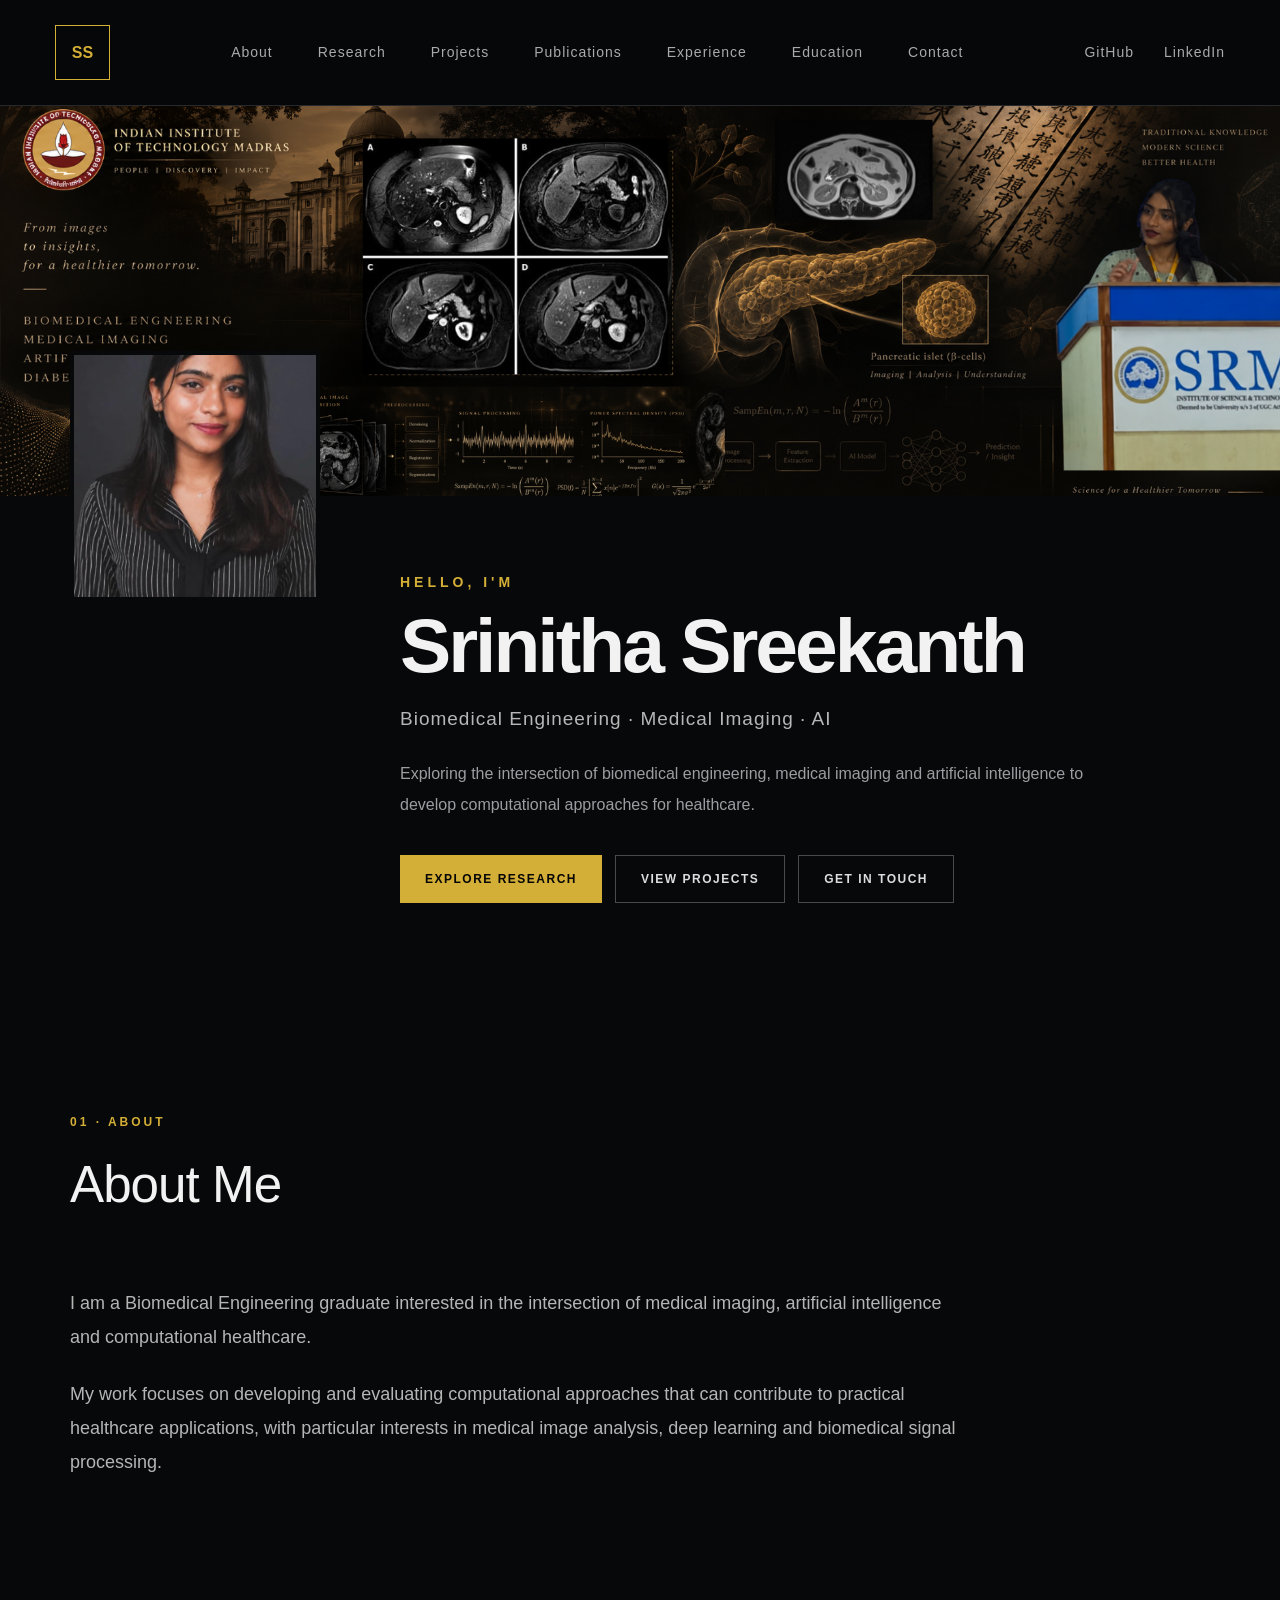
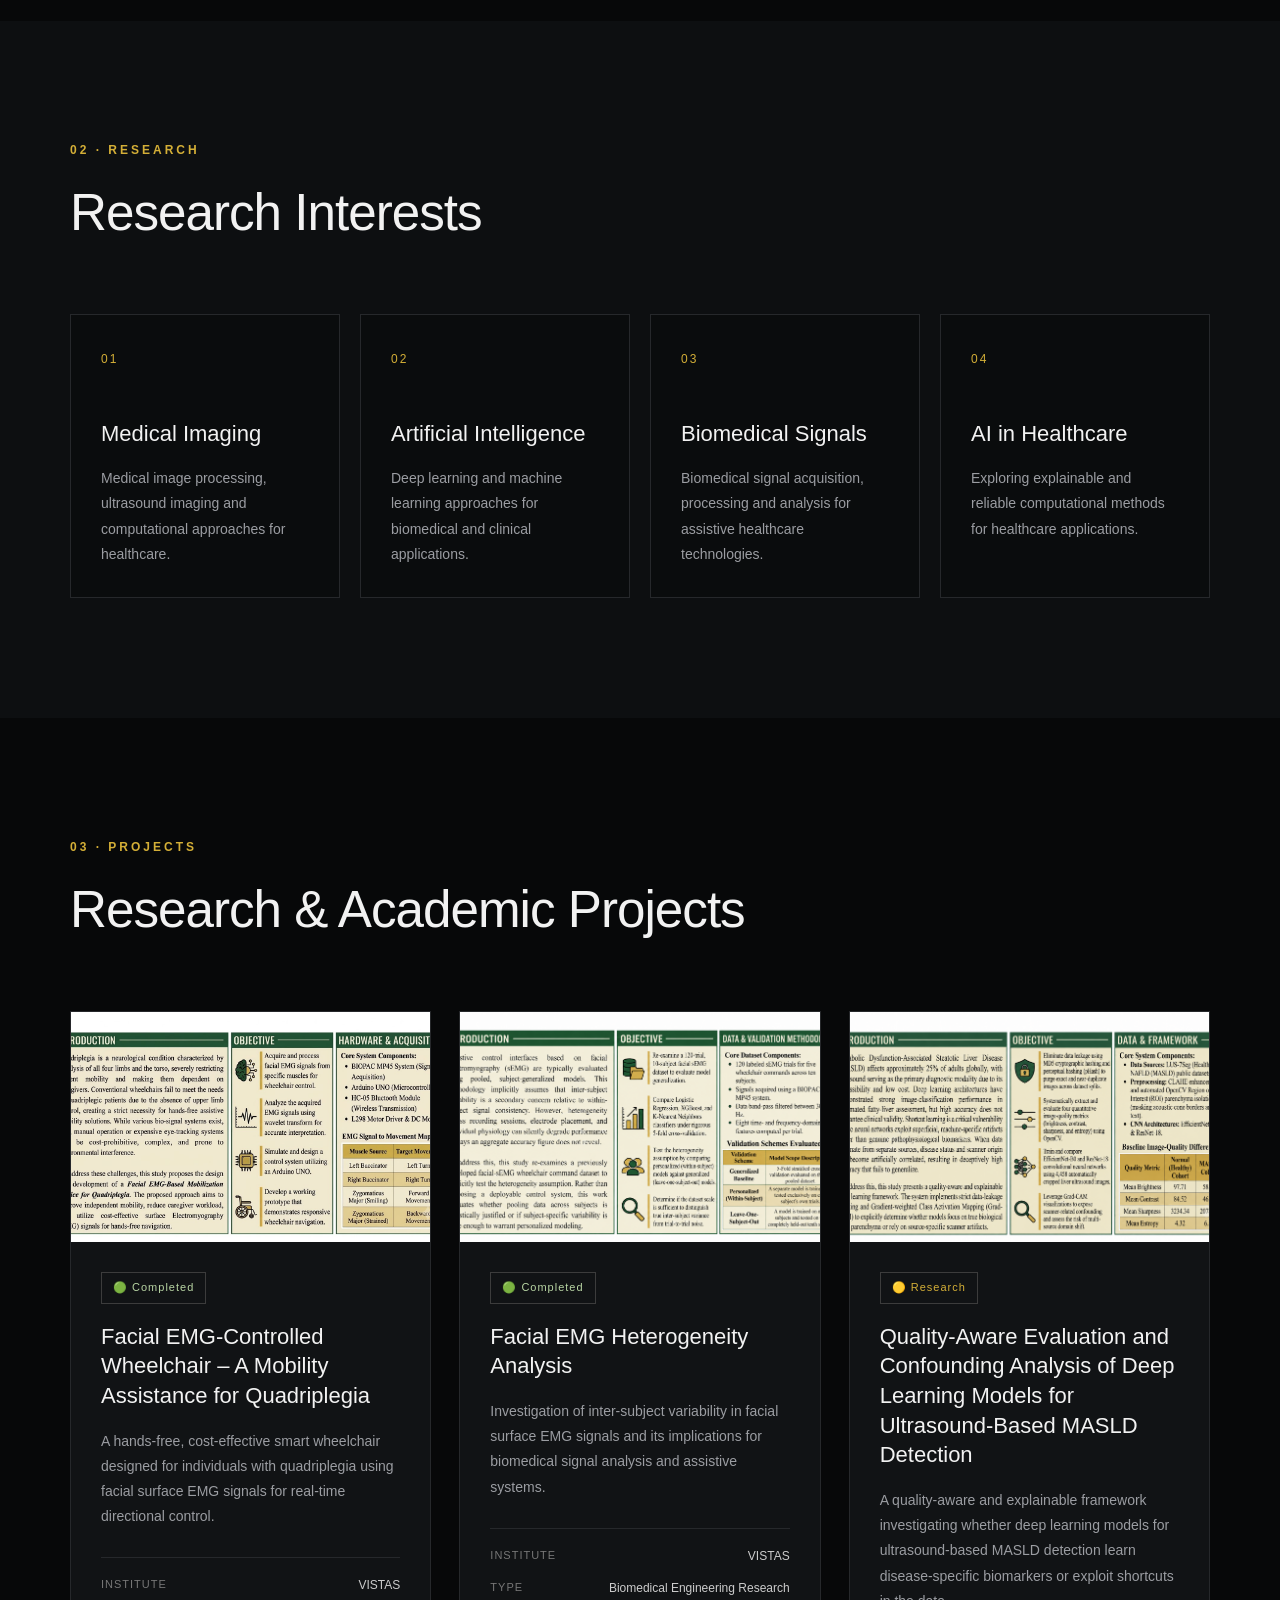
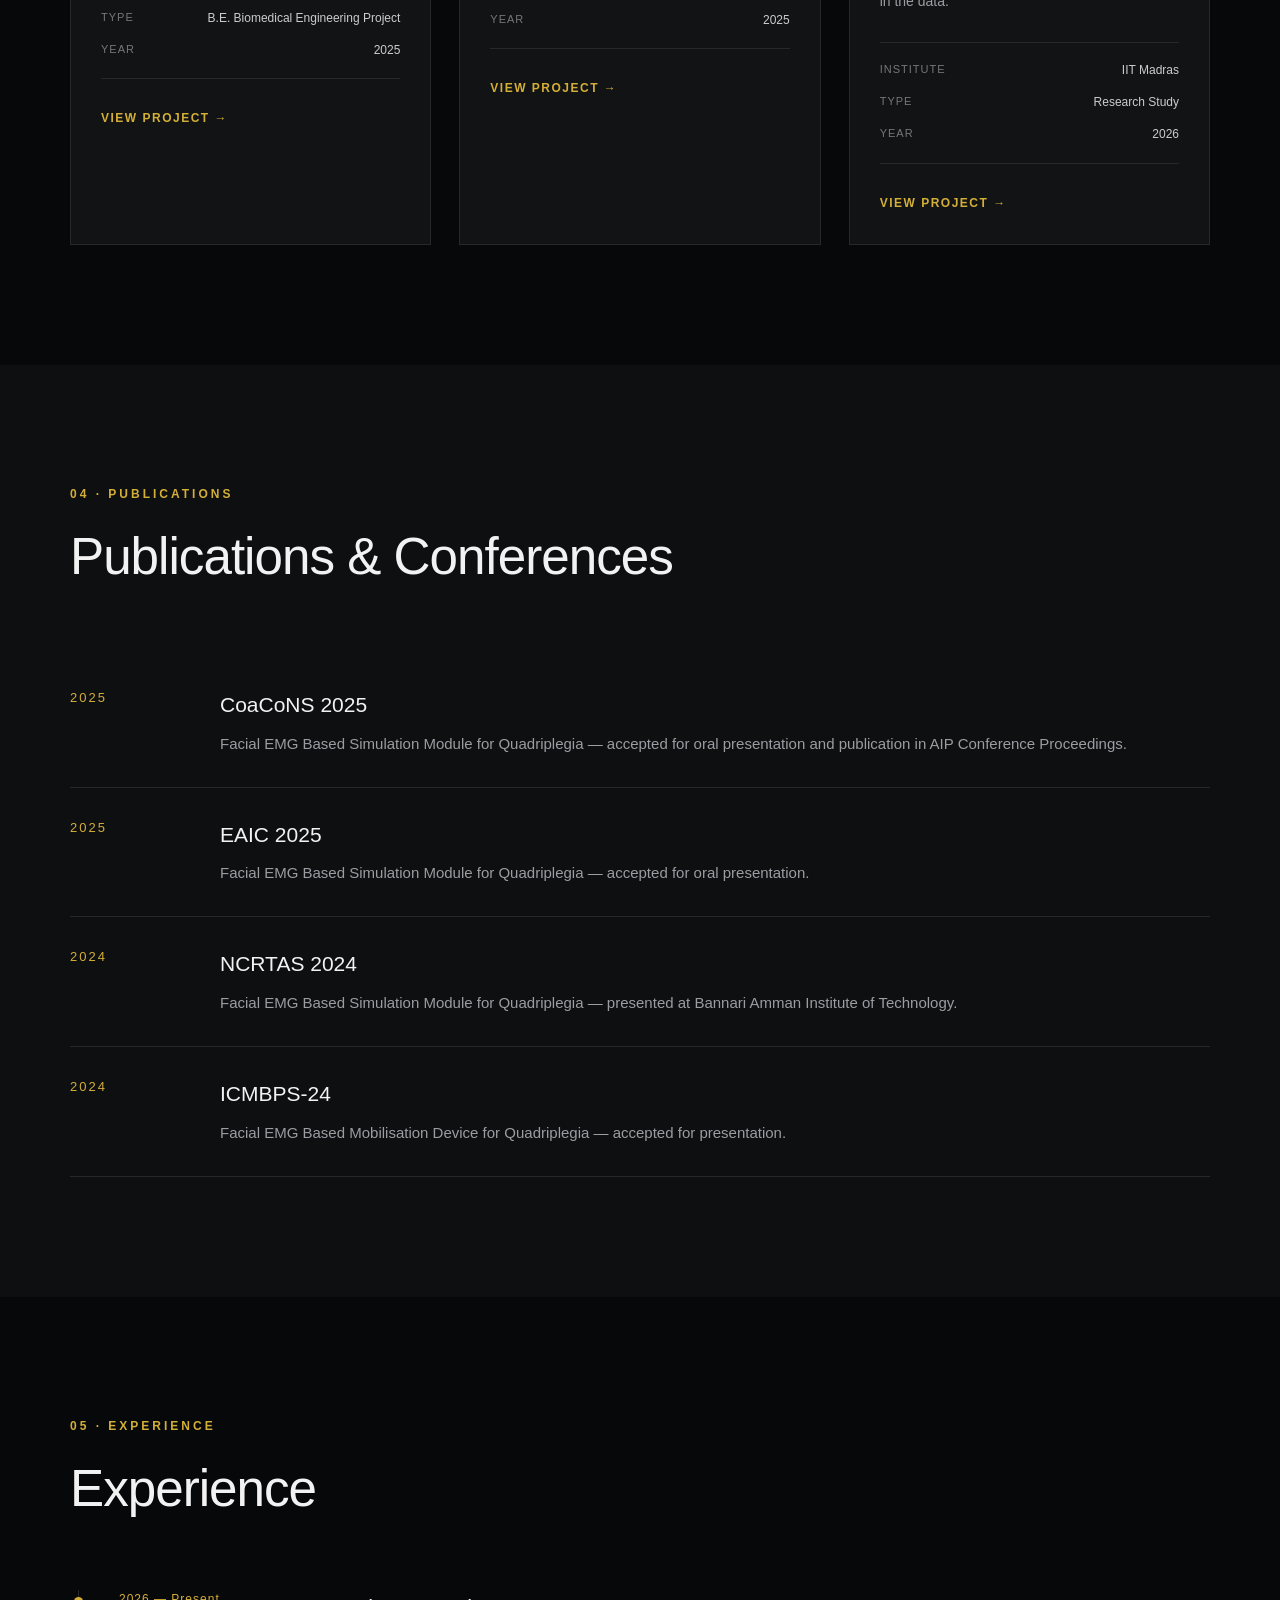
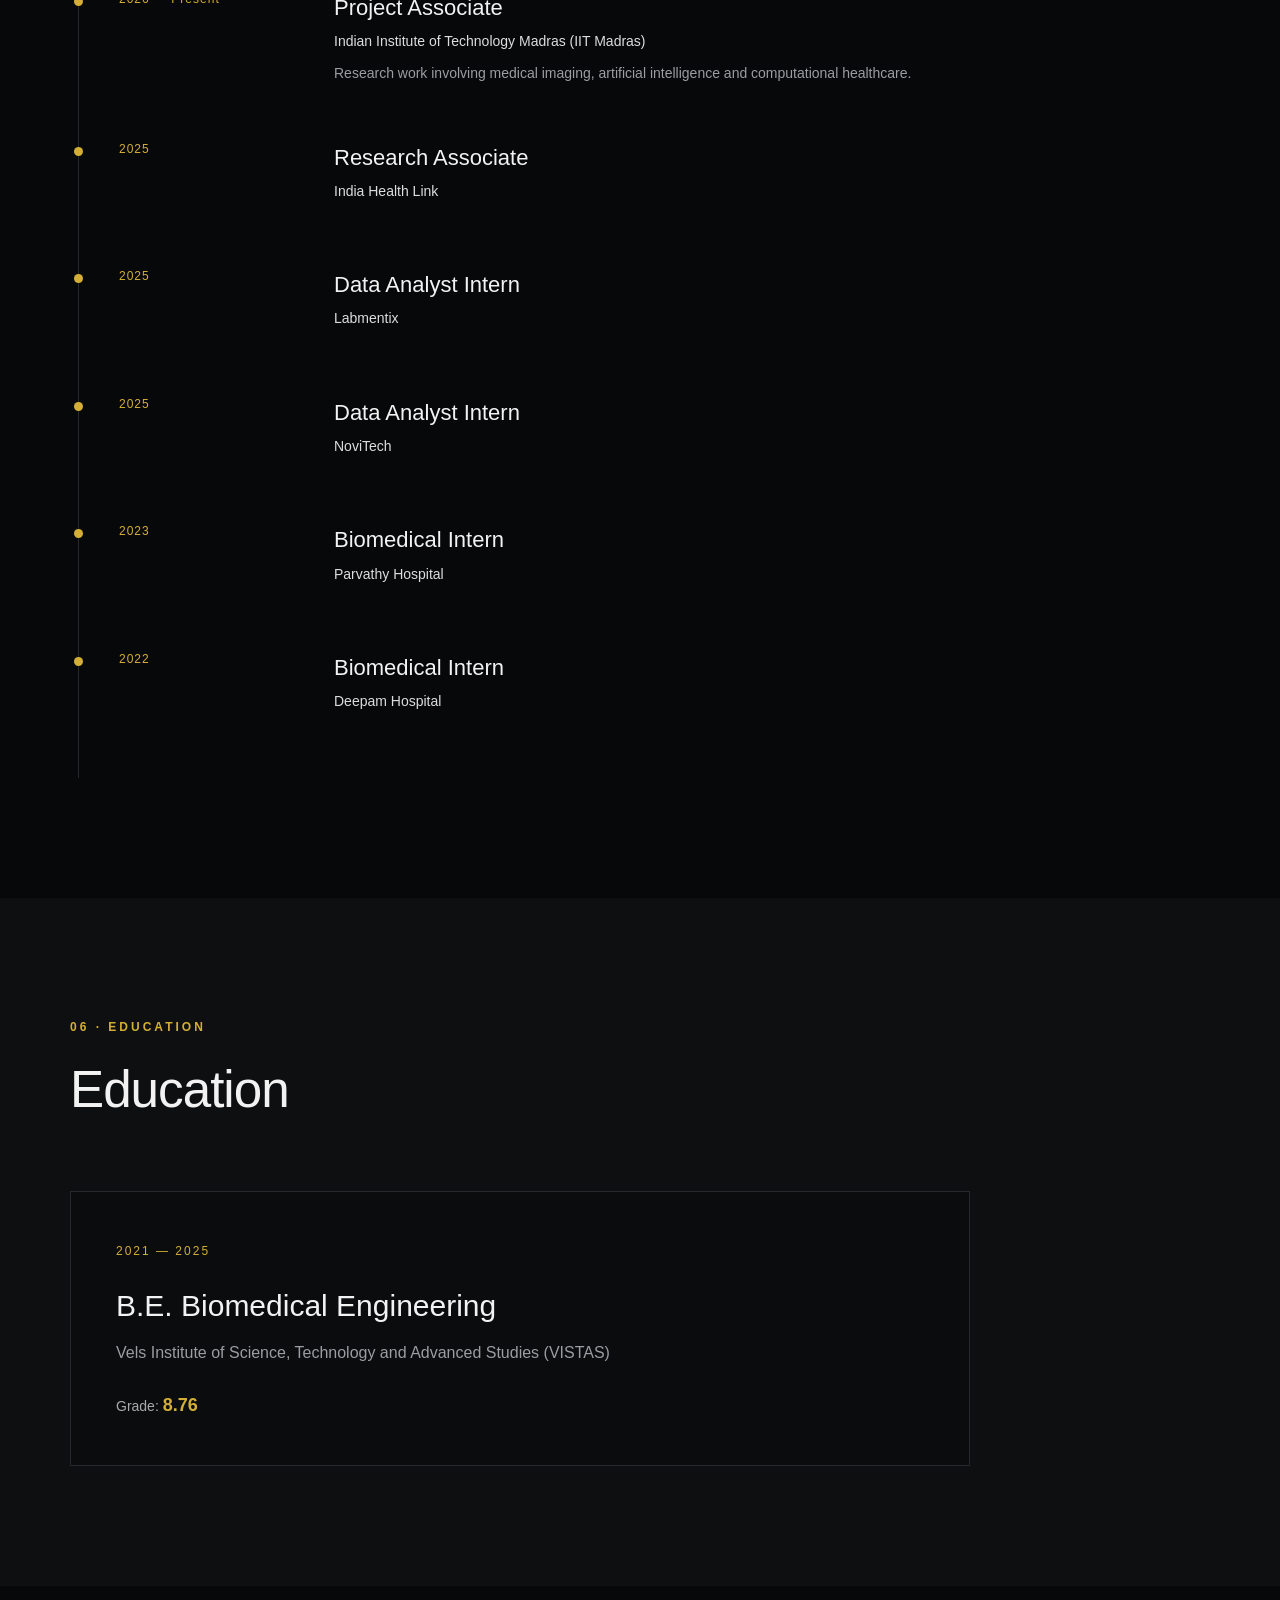
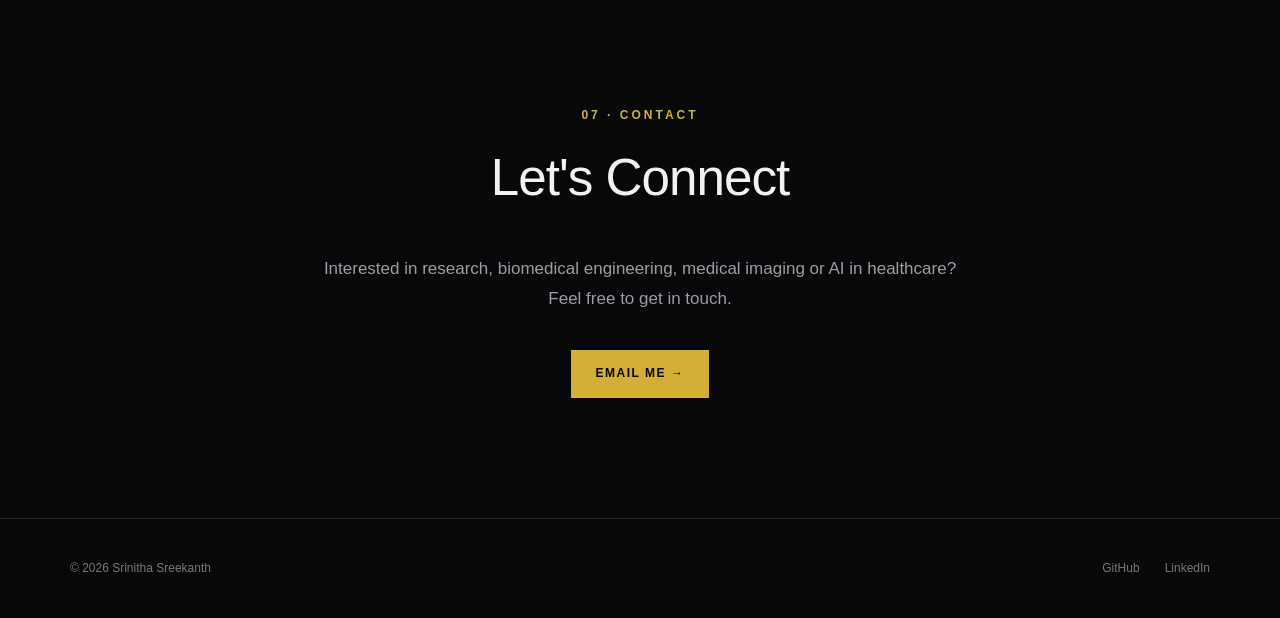
==== commit 8453aa4a: "Fix email address in contact link" ====
--- a/index.html
+++ b/index.html
@@ -551,7 +551,7 @@
     </p>
 
     <a
-        href="mailto:srinithasreekanth@gmail.com"
+        href="mailto:srinithassreekanth@gmail.com"
         class="btn btn-primary">
         EMAIL ME →
     </a>
--- a/style.css
+++ b/style.css
@@ -1,31 +1,27 @@
 /* =========================================================
-   ROOT
-========================================================= */
+   SRINITHA SREEKANTH — PORTFOLIO
+   BLACK / GOLD THEME
+   ========================================================= */
 
 :root {
-    --bg: #090a0b;
-    --black: #050607;
-    --panel: #111315;
-    --panel-2: #151719;
+    --bg: #070809;
+    --bg-soft: #0d0f11;
+    --card: #111315;
+    --border: #26282b;
 
     --gold: #d4af37;
-    --gold-light: #e8c85a;
-    --gold-dark: #9e7d20;
-
-    --cream: #f1eee7;
-    --cream-soft: #d1cdc3;
-    --muted: #8d9096;
-
-    --border: rgba(212, 175, 55, 0.28);
-    --border-soft: rgba(255, 255, 255, 0.09);
-
-    --max-width: 1280px;
+    --gold-light: #e5c65a;
+
+    --text: #f2f2f2;
+    --muted: #9b9da2;
+
+    --max-width: 1350px;
 }
 
 
 /* =========================================================
    RESET
-========================================================= */
+   ========================================================= */
 
 * {
     margin: 0;
@@ -39,9 +35,9 @@
 
 body {
     background: var(--bg);
-    color: var(--cream);
-    font-family: Georgia, "Times New Roman", serif;
-    line-height: 1.7;
+    color: var(--text);
+    font-family: Arial, Helvetica, sans-serif;
+    line-height: 1.6;
 }
 
 a {
@@ -56,27 +52,37 @@
 
 
 /* =========================================================
-   NAVIGATION
-========================================================= */
+   NAVBAR
+   ========================================================= */
 
 .navbar {
-    height: 88px;
-    background: rgba(8, 9, 10, 0.97);
+    position: sticky;
+    top: 0;
+    z-index: 1000;
+
+    background: rgba(7, 8, 9, 0.97);
+    border-bottom: 1px solid var(--border);
+}
+
+.nav-container {
+    max-width: var(--max-width);
+    margin: auto;
+
+    min-height: 105px;
 
     display: flex;
     align-items: center;
-
-    padding: 0 6%;
-
-    border-bottom: 1px solid var(--border-soft);
-
-    position: relative;
-    z-index: 100;
-}
+    justify-content: space-between;
+
+    padding: 0 55px;
+}
+
+
+/* LOGO */
 
 .logo {
-    width: 47px;
-    height: 47px;
+    width: 55px;
+    height: 55px;
 
     border: 1px solid var(--gold);
 
@@ -86,67 +92,74 @@
 
     color: var(--gold);
 
-    font-family: Arial, sans-serif;
+    font-size: 16px;
+    font-weight: 700;
+
+    transition: 0.3s;
+}
+
+.logo:hover {
+    background: var(--gold);
+    color: #000;
+}
+
+
+/* NAV LINKS */
+
+.nav-links {
+    display: flex;
+    align-items: center;
+    gap: 45px;
+}
+
+.nav-links a,
+.social-links a {
+    color: #aaa;
     font-size: 14px;
-    font-weight: 700;
-
     letter-spacing: 1px;
 
-    flex-shrink: 0;
-}
-
-.navbar nav {
-    display: flex;
-    gap: 42px;
-
-    margin: auto;
-}
-
-.navbar nav a,
-.social-links a {
-    font-family: Arial, sans-serif;
-
-    font-size: 12px;
-    letter-spacing: 1.2px;
-
-    color: var(--muted);
-
-    transition: 0.3s ease;
-}
-
-.navbar nav a:hover,
+    transition: 0.3s;
+}
+
+.nav-links a:hover,
 .social-links a:hover {
     color: var(--gold);
 }
+
+
+/* SOCIAL */
 
 .social-links {
     display: flex;
-    gap: 25px;
+    gap: 30px;
 }
 
 
 /* =========================================================
    HERO
-========================================================= */
+   ========================================================= */
 
 .hero {
     position: relative;
-    background: var(--black);
+    background: var(--bg);
+
+    overflow: visible;
 }
 
 
 /* ---------------------------------------------------------
-   BANNER
---------------------------------------------------------- */
+   IMPORTANT:
+   THE BANNER IS A REAL IMAGE ELEMENT.
+   THIS PREVENTS IT FROM DISAPPEARING.
+   --------------------------------------------------------- */
 
 .hero-banner {
     width: 100%;
-    height: 375px;
-
-    position: relative;
+    height: 390px;
+
     overflow: hidden;
 
-    border-bottom: 1px solid rgba(212, 175, 55, 0.35);
+    background: #151515;
 }
 
 .hero-banner img {
@@ -156,197 +169,139 @@
     object-fit: cover;
     object-position: center;
 
-    filter: brightness(0.65) contrast(1.05);
-}
-
-.banner-overlay {
+    opacity: 1;
+
+    filter: none;
+}
+
+
+/* HERO CONTENT */
+
+.hero-content {
+    max-width: var(--max-width);
+    margin: 0 auto;
+
+    position: relative;
+
+    min-height: 470px;
+
+    padding: 0 70px 90px;
+}
+
+
+/* PROFILE PHOTO */
+
+.hero-photo {
     position: absolute;
-    inset: 0;
-
-    background:
-        linear-gradient(
-            180deg,
-            rgba(5, 6, 7, 0.15) 0%,
-            rgba(5, 6, 7, 0.15) 45%,
-            rgba(5, 6, 7, 0.8) 100%
-        ),
-        linear-gradient(
-            90deg,
-            rgba(5, 6, 7, 0.25),
-            transparent 45%,
-            rgba(5, 6, 7, 0.35)
-        );
-}
-
-
-/* ---------------------------------------------------------
-   HERO BODY
---------------------------------------------------------- */
-
-.hero-body {
-    background: var(--black);
-
-    position: relative;
-}
-
-.hero-inner {
-    max-width: var(--max-width);
-
-    margin: 0 auto;
-
-    min-height: 390px;
-
-    padding: 0 6% 70px;
-
-    position: relative;
-}
-
-
-/* ---------------------------------------------------------
-   PROFILE PHOTO
---------------------------------------------------------- */
-
-.profile-photo {
-    width: 310px;
-    height: 310px;
-
-    position: absolute;
-
-    left: 6%;
-    top: -115px;
+
+    left: 70px;
+    top: -145px;
+
+    width: 250px;
+    height: 250px;
+
+    border: 4px solid var(--bg);
+
+    overflow: hidden;
+
+    background: #111;
 
     z-index: 5;
-
-    border: 1px solid var(--gold);
-
-    background: var(--panel);
-
-    padding: 7px;
-
-    box-shadow:
-        0 20px 60px rgba(0, 0, 0, 0.65);
-}
-
-.profile-photo img {
+}
+
+.hero-photo img {
     width: 100%;
     height: 100%;
 
     object-fit: cover;
-    object-position: center 22%;
-}
-
-
-/* ---------------------------------------------------------
-   HERO CONTENT
---------------------------------------------------------- */
-
-.hero-content {
-    margin-left: 360px;
-
-    padding-top: 35px;
-
-    max-width: 850px;
+}
+
+
+/* HERO TEXT */
+
+.hero-text {
+    padding-top: 75px;
+    padding-left: 330px;
+
+    max-width: 1050px;
 }
 
 .eyebrow {
-    font-family: Arial, sans-serif;
-
-    color: var(--gold);
-
-    font-size: 12px;
-
-    letter-spacing: 5px;
-
-    margin-bottom: 10px;
-}
-
-.hero-content h1 {
-    font-size: clamp(58px, 7vw, 90px);
-
-    line-height: 0.98;
-
+    color: var(--gold);
+
+    font-size: 14px;
     font-weight: 700;
 
+    letter-spacing: 4px;
+
+    margin-bottom: 12px;
+}
+
+.hero-text h1 {
+    font-size: clamp(48px, 6vw, 82px);
+
+    line-height: 1.05;
+
+    font-weight: 600;
+
     letter-spacing: -3px;
 
-    color: var(--cream);
-
-    margin-bottom: 22px;
-}
-
-.hero-content h2 {
-    font-size: 23px;
-
-    color: var(--gold-light);
-
-    font-weight: 500;
-
-    margin-bottom: 28px;
-}
-
-.hero-content h2 span {
-    color: var(--gold);
-    padding: 0 8px;
+    margin-bottom: 18px;
+}
+
+.hero-text h2 {
+    color: #b7b7b7;
+
+    font-size: 19px;
+    font-weight: 400;
+
+    letter-spacing: 1px;
+
+    margin-bottom: 25px;
 }
 
 .hero-description {
-    max-width: 800px;
-
-    color: var(--cream-soft);
-
-    font-size: 17px;
+    max-width: 750px;
+
+    color: var(--muted);
+
+    font-size: 16px;
 
     line-height: 1.9;
-}
-
-.hero-description strong {
-    color: var(--cream);
-}
-
-
-/* ---------------------------------------------------------
-   HERO BUTTONS
---------------------------------------------------------- */
+
+    margin-bottom: 35px;
+}
+
+
+/* HERO BUTTONS */
 
 .hero-buttons {
     display: flex;
-    gap: 14px;
-
-    margin-top: 35px;
-
     flex-wrap: wrap;
+    gap: 13px;
 }
 
 .btn {
-    min-height: 54px;
-
-    padding: 0 27px;
-
     display: inline-flex;
+
     align-items: center;
     justify-content: center;
 
-    font-family: Arial, sans-serif;
+    min-height: 48px;
+
+    padding: 0 25px;
 
     font-size: 12px;
-
-    letter-spacing: 1px;
-
-    transition: 0.3s ease;
+    font-weight: 700;
+
+    letter-spacing: 1.5px;
+
+    transition: 0.3s;
 }
 
 .btn-primary {
     background: var(--gold);
-
-    color: #080808;
-
-    font-weight: 700;
-}
-
-.btn-primary span {
-    margin-left: 20px;
-
-    font-size: 17px;
+    color: #050505;
 }
 
 .btn-primary:hover {
@@ -355,207 +310,115 @@
 }
 
 .btn-outline {
-    border: 1px solid var(--gold);
-
-    color: var(--gold);
+    border: 1px solid #4a4a4a;
+    color: #ddd;
 }
 
 .btn-outline:hover {
-    background: var(--gold);
-    color: #080808;
+    border-color: var(--gold);
+    color: var(--gold);
 }
 
 
 /* =========================================================
    GENERAL SECTIONS
-========================================================= */
+   ========================================================= */
 
 .section {
     max-width: var(--max-width);
 
     margin: auto;
 
-    padding: 110px 6%;
-}
-
-.dark-section {
+    padding: 120px 70px;
+}
+
+.section-dark {
     max-width: none;
 
-    background: #0d0f10;
-
-    padding-left: max(6%, calc((100% - var(--max-width)) / 2 + 6%));
-    padding-right: max(6%, calc((100% - var(--max-width)) / 2 + 6%));
-}
+    background: var(--bg-soft);
+
+    padding-left: max(70px, calc((100% - var(--max-width)) / 2));
+    padding-right: max(70px, calc((100% - var(--max-width)) / 2));
+}
+
+
+/* SECTION HEADING */
 
 .section-heading {
-    display: flex;
-    align-items: center;
-    gap: 18px;
-
-    margin-bottom: 50px;
-}
-
-.section-heading span {
-    color: var(--gold);
-
-    font-family: Arial, sans-serif;
+    margin-bottom: 60px;
+}
+
+.section-label {
+    color: var(--gold);
 
     font-size: 12px;
-
-    letter-spacing: 2px;
+    font-weight: 700;
+
+    letter-spacing: 3px;
+
+    margin-bottom: 12px;
 }
 
 .section-heading h2 {
-    font-size: 34px;
-
-    line-height: 1.1;
-
-    letter-spacing: -0.5px;
-}
-
-.section-heading::after {
-    content: "";
-
-    height: 1px;
-
-    background: var(--border);
-
-    flex: 1;
-
-    margin-left: 15px;
-}
-
-.section-intro {
-    max-width: 800px;
-
-    color: var(--muted);
+    font-size: clamp(34px, 4vw, 52px);
+
+    font-weight: 500;
+
+    letter-spacing: -1px;
+}
+
+
+/* =========================================================
+   ABOUT
+   ========================================================= */
+
+.about-content {
+    max-width: 900px;
+}
+
+.about-content p {
+    color: #b5b5b5;
 
     font-size: 18px;
 
-    margin-top: -20px;
-
-    margin-bottom: 55px;
-}
-
-
-/* =========================================================
-   ABOUT
-========================================================= */
-
-.about-grid {
-    display: grid;
-
-    grid-template-columns: 1.5fr 1fr;
-
-    gap: 80px;
-}
-
-.about-main .large-text {
-    font-size: 27px;
-
-    line-height: 1.6;
-
-    color: var(--cream);
-
-    margin-bottom: 30px;
-}
-
-.about-main p:not(.large-text) {
-    color: var(--cream-soft);
-
-    font-size: 16px;
-
-    margin-bottom: 25px;
-}
-
-.about-main strong {
-    color: var(--gold-light);
-}
-
-.about-side {
-    display: flex;
-
-    flex-direction: column;
-
-    gap: 16px;
-}
-
-.about-card {
-    border: 1px solid var(--border-soft);
-
-    background: var(--panel);
-
-    padding: 25px;
-
-    transition: 0.3s ease;
-}
-
-.about-card:hover {
-    border-color: var(--border);
-    transform: translateX(5px);
-}
-
-.card-label {
-    font-family: Arial, sans-serif;
-
-    font-size: 10px;
-
-    color: var(--gold);
-
-    letter-spacing: 2px;
-}
-
-.about-card h3 {
-    font-size: 21px;
-
-    margin-top: 8px;
-
-    margin-bottom: 3px;
-}
-
-.about-card p {
-    color: var(--muted);
-
-    font-size: 14px;
+    line-height: 1.9;
+
+    margin-bottom: 22px;
 }
 
 
 /* =========================================================
    RESEARCH
-========================================================= */
+   ========================================================= */
 
 .research-grid {
     display: grid;
 
     grid-template-columns: repeat(4, 1fr);
 
-    gap: 18px;
-
-    margin-bottom: 70px;
+    gap: 20px;
 }
 
 .research-card {
-    background: var(--panel);
-
-    border: 1px solid var(--border-soft);
+    min-height: 260px;
+
+    border: 1px solid var(--border);
+
+    background: #0a0c0d;
 
     padding: 30px;
 
-    min-height: 300px;
-
-    transition: 0.3s ease;
+    transition: 0.3s;
 }
 
 .research-card:hover {
-    border-color: var(--gold-dark);
+    border-color: var(--gold);
 
     transform: translateY(-5px);
 }
 
-.research-number {
-    color: var(--gold);
-
-    font-family: Arial, sans-serif;
+.research-card span {
+    color: var(--gold);
 
     font-size: 12px;
 
@@ -563,954 +426,577 @@
 }
 
 .research-card h3 {
-    font-size: 25px;
-
-    margin: 35px 0 15px;
+    margin-top: 45px;
+
+    font-size: 22px;
+
+    font-weight: 500;
 }
 
 .research-card p {
     color: var(--muted);
 
+    margin-top: 15px;
+
     font-size: 14px;
 
     line-height: 1.8;
 }
 
 
-/* ---------------------------------------------------------
-   RESEARCH DIRECTIONS
---------------------------------------------------------- */
-
-.research-focus {
-    border-top: 1px solid var(--border-soft);
-
-    padding-top: 45px;
-}
-
-.research-focus > h3 {
-    font-size: 22px;
-
-    color: var(--gold-light);
-
-    margin-bottom: 30px;
-}
-
-.focus-list {
+/* =========================================================
+   PROJECTS
+   ========================================================= */
+
+.projects-grid {
     display: grid;
 
-    grid-template-columns: repeat(2, 1fr);
-
-    gap: 30px;
-}
-
-.focus-list > div {
-    border-left: 2px solid var(--gold-dark);
-
-    padding-left: 20px;
-}
-
-.focus-list strong {
-    color: var(--cream);
-
-    font-size: 17px;
-}
-
-.focus-list p {
-    color: var(--muted);
-
-    font-size: 14px;
-
-    margin-top: 6px;
-}
-
-
-/* =========================================================
-   PROJECTS
-========================================================= */
-
-.project-category {
-    margin-bottom: 90px;
-}
-
-.category-title {
-    display: flex;
-
-    align-items: center;
-
-    gap: 20px;
-
-    margin-bottom: 30px;
-}
-
-.category-title span {
-    font-family: Arial, sans-serif;
-
-    font-size: 11px;
-
-    letter-spacing: 2.5px;
-
-    color: var(--gold);
-}
-
-.category-title div {
-    height: 1px;
-
-    background: var(--border-soft);
-
-    flex: 1;
-}
-
-.project-list {
-    display: flex;
-
-    flex-direction: column;
-
-    gap: 35px;
-}
-
-
-/* ---------------------------------------------------------
-   PROJECT CARD
---------------------------------------------------------- */
+    grid-template-columns: repeat(3, 1fr);
+
+    gap: 28px;
+}
 
 .project-card {
-    background: var(--panel);
-
-    border: 1px solid var(--border-soft);
+    background: var(--card);
+
+    border: 1px solid var(--border);
 
     overflow: hidden;
 
-    transition: 0.35s ease;
+    transition: 0.3s;
 }
 
 .project-card:hover {
-    border-color: var(--gold-dark);
-
-    box-shadow:
-        0 25px 70px rgba(0, 0, 0, 0.35);
-}
-
-
-/* ---------------------------------------------------------
-   PROJECT IMAGE
---------------------------------------------------------- */
+    border-color: var(--gold);
+
+    transform: translateY(-6px);
+}
+
+
+/* PROJECT IMAGE */
 
 .project-image {
     width: 100%;
-
-    height: 330px;
+    height: 230px;
 
     overflow: hidden;
 
-    background: #080909;
-
-    border-bottom: 1px solid var(--border);
+    background: #111;
 }
 
 .project-image img {
     width: 100%;
-
     height: 100%;
 
     object-fit: cover;
 
-    object-position: center;
-
-    transition: 0.5s ease;
+    transition: transform 0.5s ease;
 }
 
 .project-card:hover .project-image img {
-    transform: scale(1.02);
-}
-
-
-/* ---------------------------------------------------------
-   PROJECT CONTENT
---------------------------------------------------------- */
-
-.project-content {
-    padding: 38px 42px 42px;
+    transform: scale(1.04);
+}
+
+
+/* PROJECT BODY */
+
+.project-body {
+    padding: 30px;
 }
 
 .project-top {
+    margin-bottom: 18px;
+}
+
+.status {
+    display: inline-block;
+
+    padding: 6px 11px;
+
+    border: 1px solid #3c3c3c;
+
+    font-size: 11px;
+
+    letter-spacing: 1px;
+}
+
+.status.completed {
+    color: #b9d6a4;
+}
+
+.status.ongoing {
+    color: var(--gold);
+}
+
+.project-body h3 {
+    font-size: 22px;
+
+    line-height: 1.35;
+
+    font-weight: 500;
+
+    margin-bottom: 18px;
+}
+
+.project-body > p {
+    color: var(--muted);
+
+    font-size: 14px;
+
+    line-height: 1.8;
+
+    margin-bottom: 28px;
+}
+
+
+/* PROJECT DETAILS */
+
+.project-details {
+    border-top: 1px solid var(--border);
+
+    border-bottom: 1px solid var(--border);
+
+    padding: 18px 0;
+
     display: flex;
 
+    flex-direction: column;
+
+    gap: 13px;
+
+    margin-bottom: 25px;
+}
+
+.project-details div {
+    display: flex;
+
+    justify-content: space-between;
+
+    gap: 15px;
+}
+
+.project-details span {
+    color: #777;
+
+    font-size: 11px;
+
+    text-transform: uppercase;
+
+    letter-spacing: 1px;
+}
+
+.project-details strong {
+    color: #ccc;
+
+    font-size: 12px;
+
+    font-weight: 400;
+
+    text-align: right;
+}
+
+
+/* PROJECT BUTTON */
+
+.project-button {
+    display: inline-block;
+
+    color: var(--gold);
+
+    font-size: 12px;
+
+    font-weight: 700;
+
+    letter-spacing: 1.5px;
+
+    transition: 0.3s;
+}
+
+.project-button:hover {
+    color: var(--gold-light);
+
+    transform: translateX(4px);
+}
+
+
+/* =========================================================
+   PUBLICATIONS
+   ========================================================= */
+
+.publication-list {
+    display: flex;
+
+    flex-direction: column;
+}
+
+.publication-item {
+    display: grid;
+
+    grid-template-columns: 120px 1fr;
+
+    gap: 30px;
+
+    padding: 30px 0;
+
+    border-bottom: 1px solid var(--border);
+}
+
+.publication-year {
+    color: var(--gold);
+
+    font-size: 13px;
+
+    letter-spacing: 2px;
+}
+
+.publication-item h3 {
+    font-size: 21px;
+
+    font-weight: 500;
+
+    margin-bottom: 8px;
+}
+
+.publication-item p {
+    color: var(--muted);
+
+    font-size: 15px;
+
+    line-height: 1.8;
+}
+
+
+/* =========================================================
+   EXPERIENCE
+   ========================================================= */
+
+.timeline {
+    max-width: 950px;
+
+    border-left: 1px solid var(--border);
+
+    margin-left: 8px;
+}
+
+.timeline-item {
+    position: relative;
+
+    display: grid;
+
+    grid-template-columns: 180px 1fr;
+
+    gap: 35px;
+
+    padding: 0 0 55px 40px;
+}
+
+.timeline-item::before {
+    content: "";
+
+    position: absolute;
+
+    left: -5px;
+    top: 7px;
+
+    width: 9px;
+    height: 9px;
+
+    border-radius: 50%;
+
+    background: var(--gold);
+}
+
+.timeline-date {
+    color: var(--gold);
+
+    font-size: 12px;
+
+    letter-spacing: 1px;
+}
+
+.timeline-item h3 {
+    font-size: 22px;
+
+    font-weight: 500;
+
+    margin-bottom: 5px;
+}
+
+.organization {
+    color: #ddd;
+
+    font-size: 14px;
+
+    margin-bottom: 10px;
+}
+
+.timeline-item p:not(.organization) {
+    color: var(--muted);
+
+    font-size: 14px;
+}
+
+
+/* =========================================================
+   EDUCATION
+   ========================================================= */
+
+.education-card {
+    max-width: 900px;
+
+    border: 1px solid var(--border);
+
+    padding: 45px;
+
+    background: #0a0c0d;
+}
+
+.education-year {
+    color: var(--gold);
+
+    font-size: 12px;
+
+    letter-spacing: 2px;
+}
+
+.education-card h3 {
+    font-size: 30px;
+
+    font-weight: 500;
+
+    margin: 20px 0 10px;
+}
+
+.education-card p {
+    color: var(--muted);
+
+    font-size: 16px;
+}
+
+.education-grade {
+    margin-top: 25px;
+
+    color: #aaa;
+
+    font-size: 14px;
+}
+
+.education-grade strong {
+    color: var(--gold);
+
+    font-size: 18px;
+}
+
+
+/* =========================================================
+   CONTACT
+   ========================================================= */
+
+.contact-section {
+    text-align: center;
+
+    max-width: 900px;
+}
+
+.contact-text {
+    max-width: 650px;
+
+    margin: -25px auto 35px;
+
+    color: var(--muted);
+
+    font-size: 17px;
+
+    line-height: 1.8;
+}
+
+
+/* =========================================================
+   FOOTER
+   ========================================================= */
+
+footer {
+    border-top: 1px solid var(--border);
+
+    min-height: 100px;
+
+    padding: 0 70px;
+
+    display: flex;
+
     align-items: center;
 
     justify-content: space-between;
 
-    margin-bottom: 18px;
-}
-
-.project-status {
-    display: inline-flex;
-
-    padding: 7px 13px;
-
-    background: rgba(212, 175, 55, 0.09);
-
-    border: 1px solid var(--border);
-
-    color: var(--gold-light);
-
-    font-family: Arial, sans-serif;
-
-    font-size: 10px;
-
-    letter-spacing: 1px;
-}
-
-.project-year {
-    color: var(--muted);
-
-    font-family: Arial, sans-serif;
+    color: #777;
 
     font-size: 12px;
-
-    letter-spacing: 1px;
-}
-
-.project-content h3 {
-    max-width: 900px;
-
-    font-size: 31px;
-
-    line-height: 1.25;
-
-    margin-bottom: 18px;
-}
-
-.project-content > p {
-    max-width: 950px;
-
-    color: var(--muted);
-
-    font-size: 16px;
-
-    line-height: 1.8;
-
-    margin-bottom: 30px;
-}
-
-
-/* ---------------------------------------------------------
-   PROJECT META
---------------------------------------------------------- */
-
-.project-meta {
-    display: grid;
-
-    grid-template-columns: repeat(3, 1fr);
-
-    border-top: 1px solid var(--border-soft);
-
-    border-bottom: 1px solid var(--border-soft);
-
-    margin-bottom: 28px;
-}
-
-.project-meta > div {
-    padding: 18px 20px;
-
-    border-right: 1px solid var(--border-soft);
-}
-
-.project-meta > div:last-child {
-    border-right: none;
-}
-
-.project-meta span {
-    display: block;
-
-    font-family: Arial, sans-serif;
-
-    color: var(--gold);
-
-    font-size: 9px;
-
-    letter-spacing: 1.5px;
-
-    margin-bottom: 7px;
-}
-
-.project-meta strong {
-    color: var(--cream-soft);
-
-    font-size: 13px;
-
-    font-weight: 400;
-}
-
-.project-button {
-    display: inline-flex;
-
-    align-items: center;
-
-    padding: 13px 20px;
-
-    border: 1px solid var(--gold);
-
-    color: var(--gold);
-
-    font-family: Arial, sans-serif;
-
-    font-size: 11px;
-
-    letter-spacing: 1px;
-
-    transition: 0.3s ease;
-}
-
-.project-button:hover {
-    background: var(--gold);
-
-    color: #080808;
-}
-
-
-/* =========================================================
-   PUBLICATIONS
-========================================================= */
-
-.publication-list {
-    border-top: 1px solid var(--border-soft);
-}
-
-.publication {
-    display: grid;
-
-    grid-template-columns: 80px 1fr;
-
-    gap: 30px;
-
-    padding: 38px 0;
-
-    border-bottom: 1px solid var(--border-soft);
-}
-
-.publication-number {
-    color: var(--gold);
-
-    font-family: Arial, sans-serif;
-
-    font-size: 12px;
-
-    letter-spacing: 2px;
-}
-
-.publication-status {
-    font-family: Arial, sans-serif;
-
-    color: var(--gold);
-
-    font-size: 10px;
-
-    letter-spacing: 1.5px;
-}
-
-.publication h3 {
-    font-size: 25px;
-
-    margin: 9px 0 10px;
-}
-
-.publication p {
-    max-width: 900px;
-
-    color: var(--muted);
-
-    font-size: 15px;
-}
-
-
-/* =========================================================
-   EXPERIENCE
-========================================================= */
-
-.experience-list {
-    border-top: 1px solid var(--border-soft);
-}
-
-.experience-item {
-    display: grid;
-
-    grid-template-columns: 150px 1fr;
-
-    gap: 45px;
-
-    padding: 42px 0;
-
-    border-bottom: 1px solid var(--border-soft);
-}
-
-.experience-date {
-    font-family: Arial, sans-serif;
-
-    color: var(--gold);
-
-    font-size: 11px;
-
-    letter-spacing: 1.5px;
-
-    line-height: 1.8;
-}
-
-.experience-type {
-    color: var(--gold);
-
-    font-family: Arial, sans-serif;
-
-    font-size: 10px;
-
-    letter-spacing: 2px;
-}
-
-.experience-content h3 {
-    font-size: 27px;
-
-    margin-top: 8px;
-}
-
-.experience-content h4 {
-    color: var(--cream-soft);
-
-    font-size: 17px;
-
-    font-weight: 400;
-
-    margin-bottom: 12px;
-}
-
-.experience-content p {
-    max-width: 850px;
-
-    color: var(--muted);
-
-    font-size: 15px;
-}
-
-
-/* =========================================================
-   SKILLS
-========================================================= */
-
-.skills-grid {
-    display: grid;
-
-    grid-template-columns: repeat(2, 1fr);
-
-    gap: 18px;
-}
-
-.skill-block {
-    background: var(--panel);
-
-    border: 1px solid var(--border-soft);
-
-    padding: 28px;
-}
-
-.skill-block > span {
-    color: var(--gold);
-
-    font-family: Arial, sans-serif;
-
-    font-size: 10px;
-
-    letter-spacing: 2px;
-}
-
-.skill-block h3 {
-    font-size: 21px;
-
-    margin: 13px 0 20px;
-}
-
-.skill-tags {
+}
+
+footer div {
     display: flex;
 
-    flex-wrap: wrap;
-
-    gap: 8px;
-}
-
-.skill-tags span {
-    border: 1px solid var(--border-soft);
-
-    color: var(--cream-soft);
-
-    padding: 6px 10px;
-
-    font-family: Arial, sans-serif;
-
-    font-size: 10px;
-
-    letter-spacing: 0.4px;
-}
-
-
-/* =========================================================
-   EDUCATION
-========================================================= */
-
-.education-item {
-    display: grid;
-
-    grid-template-columns: 150px 1fr;
-
-    gap: 50px;
-
-    padding: 45px 0;
-
-    border-top: 1px solid var(--border-soft);
-
-    border-bottom: 1px solid var(--border-soft);
-}
-
-.education-year {
-    color: var(--gold);
-
-    font-family: Arial, sans-serif;
-
-    font-size: 12px;
-
-    letter-spacing: 2px;
-
-    line-height: 1.7;
-}
-
-.education-content > span {
-    color: var(--gold);
-
-    font-family: Arial, sans-serif;
-
-    font-size: 10px;
-
-    letter-spacing: 2px;
-}
-
-.education-content h3 {
-    font-size: 34px;
-
-    margin: 8px 0 3px;
-}
-
-.education-content h4 {
-    color: var(--cream-soft);
-
-    font-size: 18px;
-
-    font-weight: 400;
-
-    margin-bottom: 14px;
-}
-
-.education-content p {
-    color: var(--muted);
-}
-
-.education-tags {
-    display: flex;
-
-    flex-wrap: wrap;
-
-    gap: 8px;
-
-    margin-top: 20px;
-}
-
-.education-tags span {
-    border: 1px solid var(--border);
-
-    color: var(--gold-light);
-
-    padding: 6px 12px;
-
-    font-family: Arial, sans-serif;
-
-    font-size: 10px;
-}
-
-
-/* =========================================================
-   CONTACT
-========================================================= */
-
-.contact-section {
-    background: var(--gold);
-
-    color: #080808;
-
-    padding: 100px 6%;
-}
-
-.contact-inner {
-    max-width: var(--max-width);
-
-    margin: auto;
-}
-
-.contact-label {
-    font-family: Arial, sans-serif;
-
-    font-size: 11px;
-
-    letter-spacing: 3px;
-}
-
-.contact-section h2 {
-    font-size: clamp(48px, 6vw, 75px);
-
-    line-height: 1.05;
-
-    margin: 18px 0 25px;
-}
-
-.contact-section > .contact-inner > p {
-    max-width: 700px;
-
-    font-size: 17px;
-
-    line-height: 1.8;
-}
-
-.contact-links {
-    display: flex;
-
-    flex-wrap: wrap;
-
-    gap: 35px;
-
-    margin-top: 45px;
-}
-
-.contact-links a {
-    display: flex;
-
-    flex-direction: column;
-
-    font-size: 16px;
-
-    border-bottom: 1px solid rgba(0, 0, 0, 0.4);
-
-    padding-bottom: 8px;
-}
-
-.contact-links span {
-    font-family: Arial, sans-serif;
-
-    font-size: 9px;
-
-    letter-spacing: 2px;
-
-    margin-bottom: 5px;
-}
-
-
-/* =========================================================
-   FOOTER
-========================================================= */
-
-footer {
-    background: #050606;
-
-    padding: 35px 6%;
-
-    display: flex;
-
-    align-items: center;
-
-    justify-content: space-between;
-
     gap: 25px;
-
-    color: var(--muted);
-
-    font-family: Arial, sans-serif;
-
-    font-size: 10px;
-
-    letter-spacing: 0.5px;
-}
-
-.footer-logo {
-    color: var(--gold);
-
-    border: 1px solid var(--gold);
-
-    width: 38px;
-    height: 38px;
-
-    display: flex;
-    align-items: center;
-    justify-content: center;
-
-    font-weight: 700;
-}
-
-footer a {
-    color: var(--gold);
-
-    letter-spacing: 1px;
+}
+
+footer a:hover {
+    color: var(--gold);
 }
 
 
 /* =========================================================
    RESPONSIVE
-========================================================= */
+   ========================================================= */
 
 @media (max-width: 1100px) {
 
-    .navbar nav {
+    .nav-container {
+        padding: 0 30px;
+    }
+
+    .nav-links {
         gap: 22px;
     }
 
-    .profile-photo {
-        width: 270px;
-        height: 270px;
-
-        top: -100px;
+    .social-links {
+        display: none;
     }
 
     .hero-content {
-        margin-left: 315px;
+        padding-left: 40px;
+        padding-right: 40px;
+    }
+
+    .hero-photo {
+        left: 40px;
+    }
+
+    .hero-text {
+        padding-left: 300px;
+    }
+
+    .section {
+        padding-left: 40px;
+        padding-right: 40px;
+    }
+
+    .section-dark {
+        padding-left: 40px;
+        padding-right: 40px;
     }
 
     .research-grid {
         grid-template-columns: repeat(2, 1fr);
     }
 
-}
-
-
-@media (max-width: 850px) {
-
-    .navbar {
-        height: auto;
-
+    .projects-grid {
+        grid-template-columns: 1fr;
+    }
+
+}
+
+
+@media (max-width: 750px) {
+
+    .nav-container {
         min-height: 75px;
 
-        padding: 15px 5%;
-
-        flex-wrap: wrap;
-    }
-
-    .navbar nav {
-        order: 3;
-
-        width: 100%;
-
-        justify-content: center;
-
-        margin-top: 15px;
-
-        padding-bottom: 5px;
-
-        overflow-x: auto;
-    }
-
-    .social-links {
-        margin-left: auto;
-    }
-
+        padding: 0 20px;
+    }
+
+    .logo {
+        width: 45px;
+        height: 45px;
+    }
+
+    .nav-links {
+        display: none;
+    }
+
+
+    /* MOBILE BANNER */
 
     .hero-banner {
-        height: 300px;
-    }
-
-    .hero-inner {
-        padding: 0 5% 60px;
-    }
-
-    .profile-photo {
+        height: 270px;
+    }
+
+    .hero-content {
+        padding: 0 25px 70px;
+
+        min-height: auto;
+    }
+
+    .hero-photo {
         position: relative;
 
+        left: auto;
         top: auto;
-        left: auto;
-
-        width: 230px;
-        height: 230px;
-
-        margin: -90px auto 0;
-    }
-
-    .hero-content {
-        margin-left: 0;
+
+        width: 170px;
+        height: 170px;
+
+        margin: -85px auto 0;
+    }
+
+    .hero-text {
+        padding: 45px 0 0;
 
         text-align: center;
-
-        padding-top: 35px;
-    }
-
-    .hero-content h1 {
-        font-size: 58px;
+    }
+
+    .hero-text h1 {
+        font-size: 48px;
 
         letter-spacing: -2px;
     }
 
-    .hero-content h2 {
-        font-size: 19px;
+    .hero-text h2 {
+        font-size: 16px;
     }
 
     .hero-description {
-        margin: auto;
+        font-size: 14px;
     }
 
     .hero-buttons {
         justify-content: center;
     }
 
-
-    .about-grid {
-        grid-template-columns: 1fr;
-
-        gap: 45px;
-    }
-
-    .focus-list {
-        grid-template-columns: 1fr;
-    }
-
-    .project-meta {
-        grid-template-columns: 1fr;
-    }
-
-    .project-meta > div {
-        border-right: none;
-
-        border-bottom: 1px solid var(--border-soft);
-    }
-
-    .project-meta > div:last-child {
-        border-bottom: none;
-    }
-
-    .skills-grid {
-        grid-template-columns: 1fr;
-    }
-
-}
-
-
-@media (max-width: 600px) {
-
-    .navbar nav {
-        justify-content: flex-start;
-    }
-
-    .social-links {
-        gap: 12px;
-    }
-
-    .social-links a {
-        font-size: 9px;
-    }
-
-    .hero-banner {
-        height: 230px;
-    }
-
-    .profile-photo {
-        width: 210px;
-        height: 210px;
-    }
-
-    .hero-content h1 {
-        font-size: 43px;
-    }
-
-    .hero-content h2 {
-        font-size: 16px;
-
-        line-height: 1.8;
-    }
-
-    .hero-content h2 span {
-        padding: 0 3px;
-    }
-
-    .hero-description {
-        font-size: 15px;
-    }
-
-    .btn {
-        width: 100%;
-    }
-
-    .section {
-        padding-top: 75px;
-
-        padding-bottom: 75px;
-    }
-
-    .section-heading h2 {
-        font-size: 25px;
-    }
-
-    .section-heading::after {
-        display: none;
+    .section,
+    .section-dark {
+        padding: 80px 25px;
     }
 
     .research-grid {
         grid-template-columns: 1fr;
     }
 
-    .research-card {
-        min-height: auto;
-    }
-
-    .project-image {
-        height: 220px;
-    }
-
-    .project-content {
-        padding: 28px 22px;
-    }
-
-    .project-content h3 {
-        font-size: 25px;
-    }
-
-    .publication {
+    .publication-item {
         grid-template-columns: 1fr;
 
         gap: 10px;
     }
 
-    .experience-item {
+    .timeline-item {
         grid-template-columns: 1fr;
 
-        gap: 10px;
-    }
-
-    .education-item {
-        grid-template-columns: 1fr;
+        gap: 8px;
+
+        padding-left: 25px;
+    }
+
+    .education-card {
+        padding: 30px;
+    }
+
+    footer {
+        padding: 30px 25px;
+
+        flex-direction: column;
 
         gap: 15px;
-    }
-
-    .education-content h3 {
-        font-size: 28px;
-    }
-
-    .contact-section {
-        padding: 75px 5%;
-    }
-
-    .contact-section h2 {
-        font-size: 45px;
-    }
-
-    .contact-links {
-        flex-direction: column;
-
-        gap: 25px;
-    }
-
-    footer {
-        flex-direction: column;
-
-        text-align: center;
-    }
-
-}
+
+        justify-content: center;
+    }
+
+}
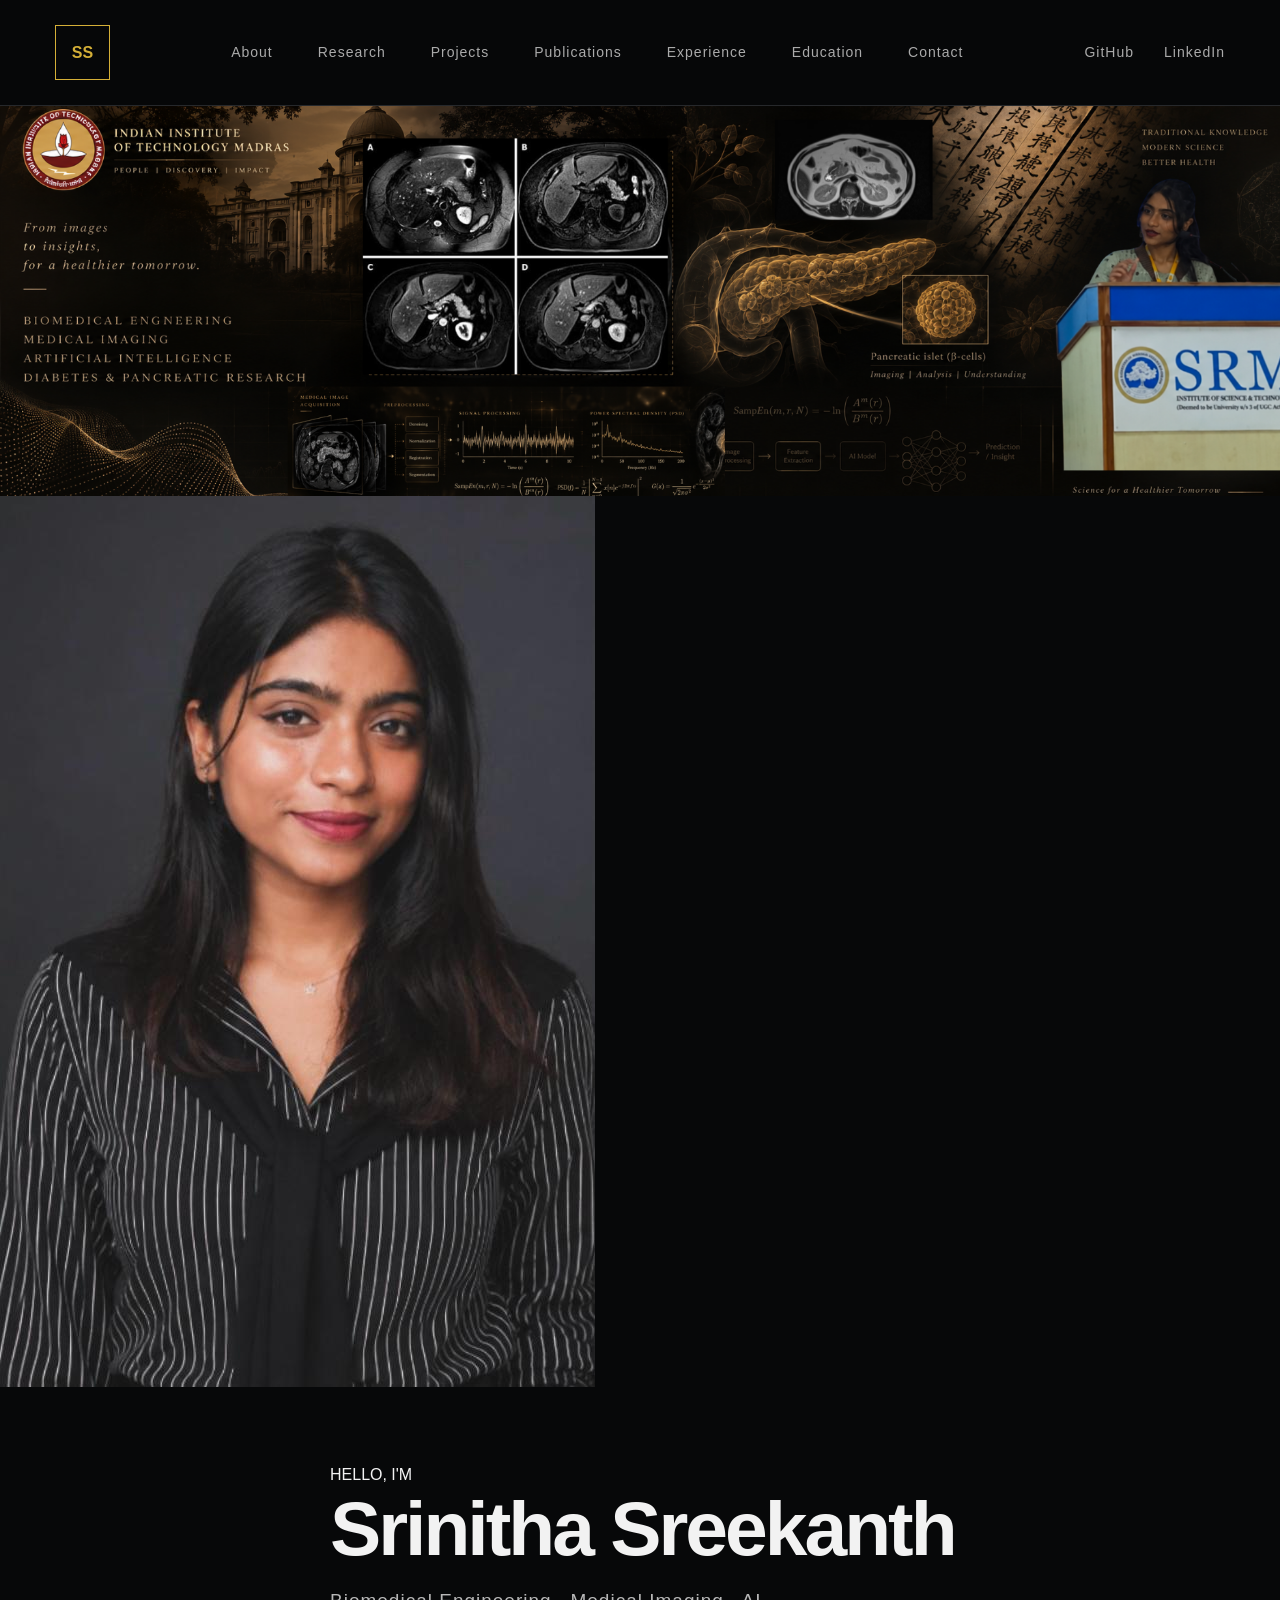
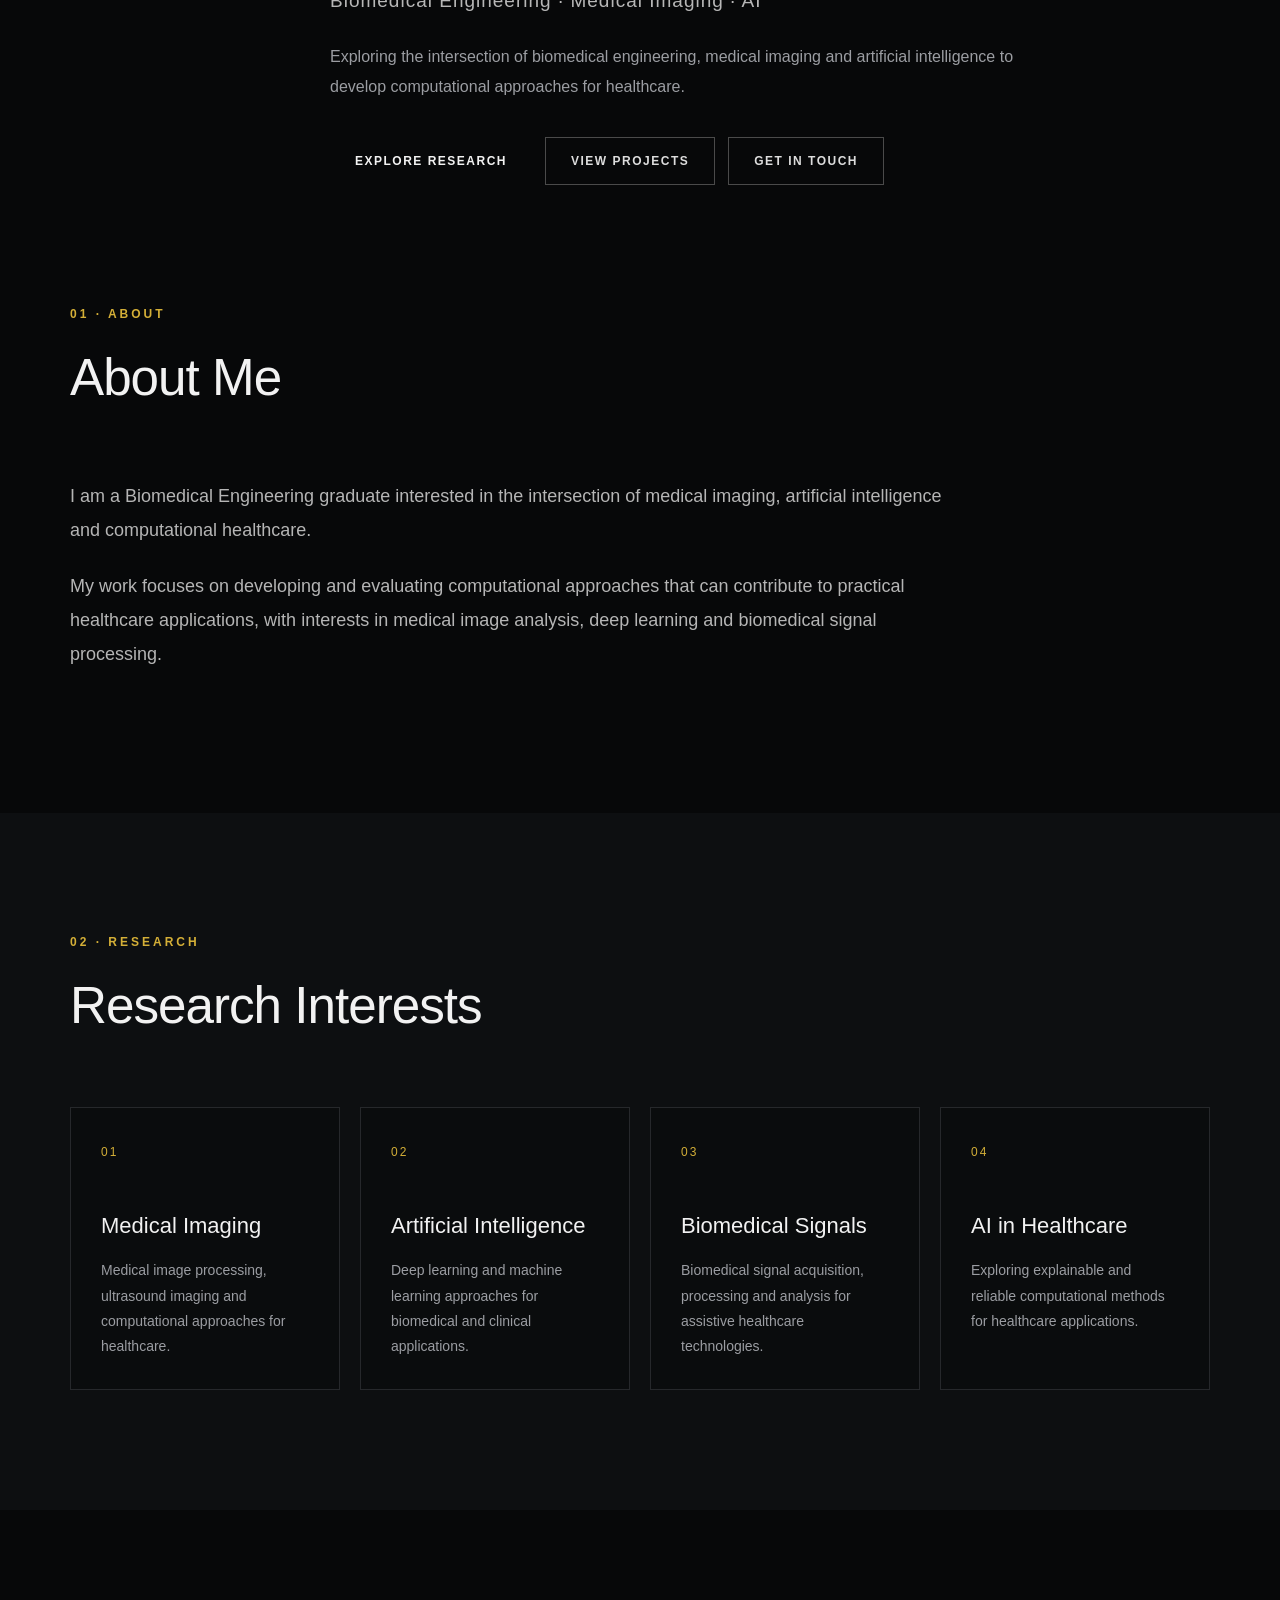
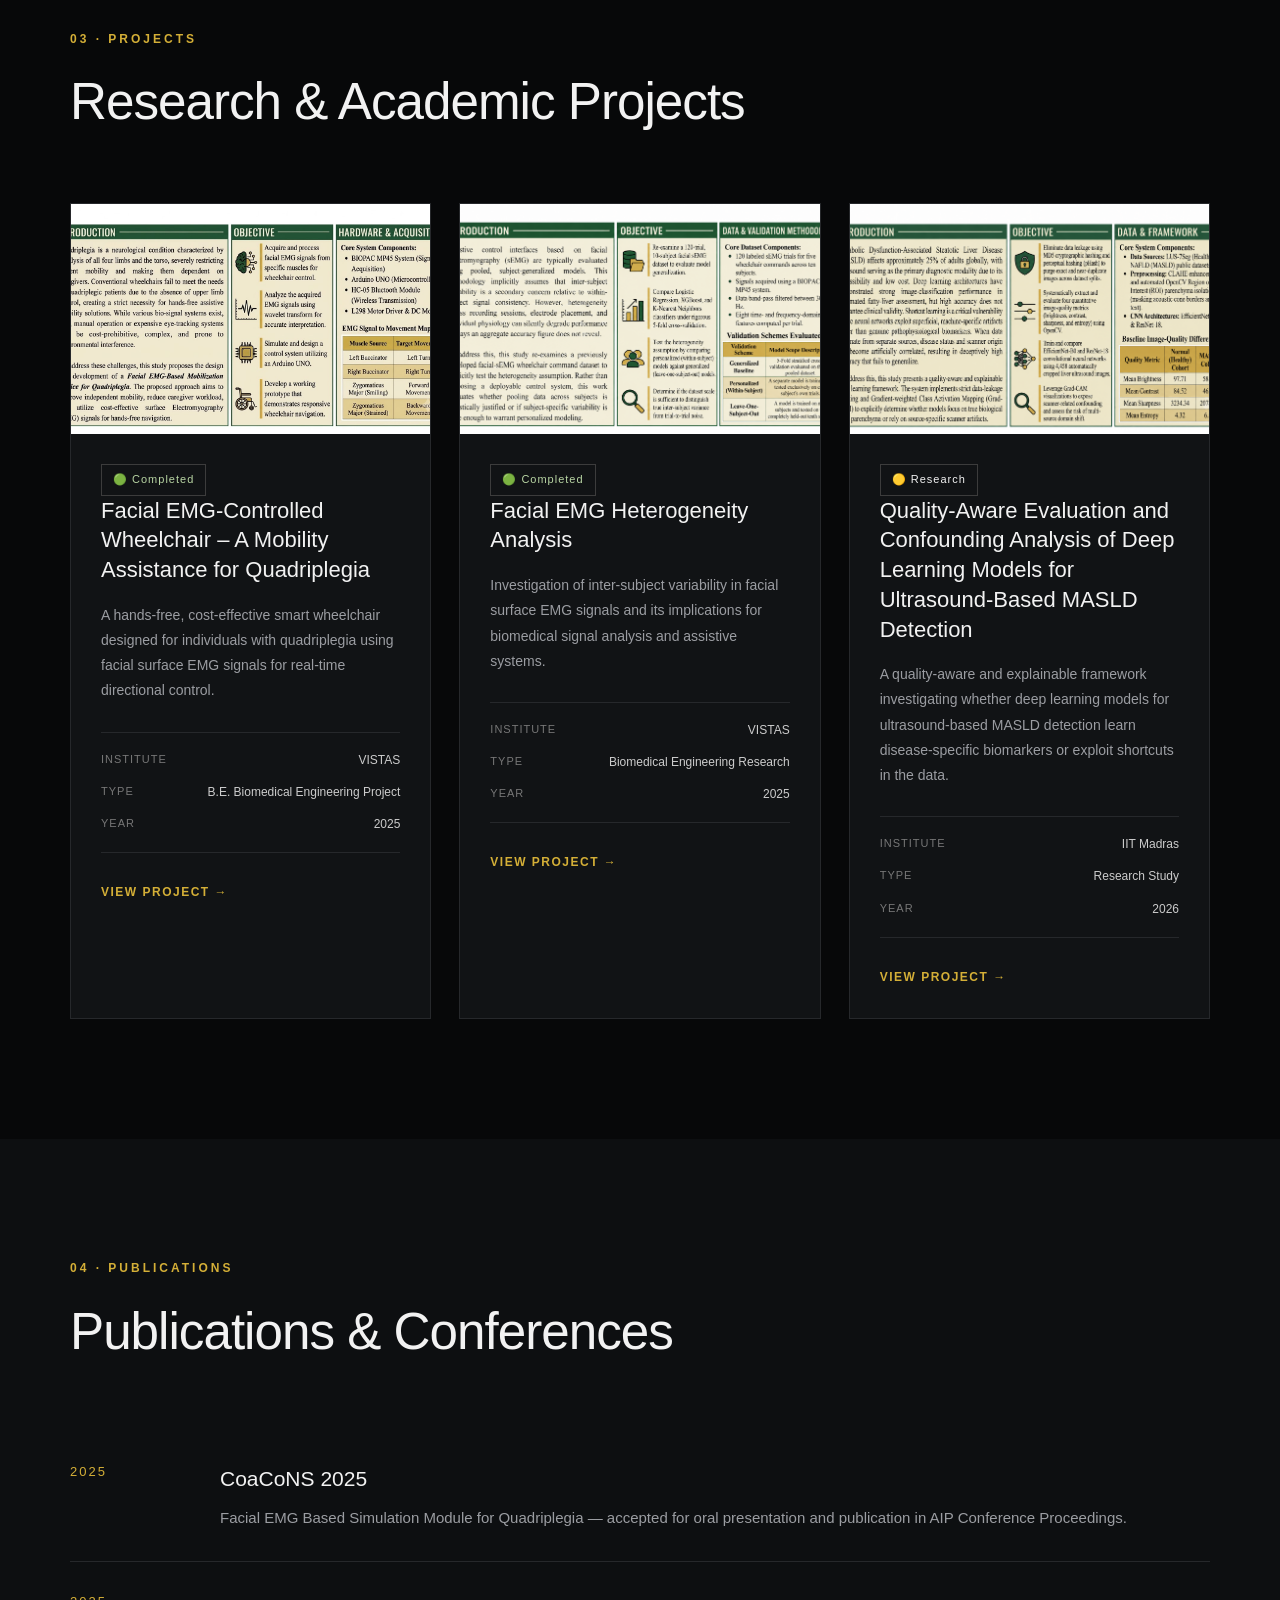
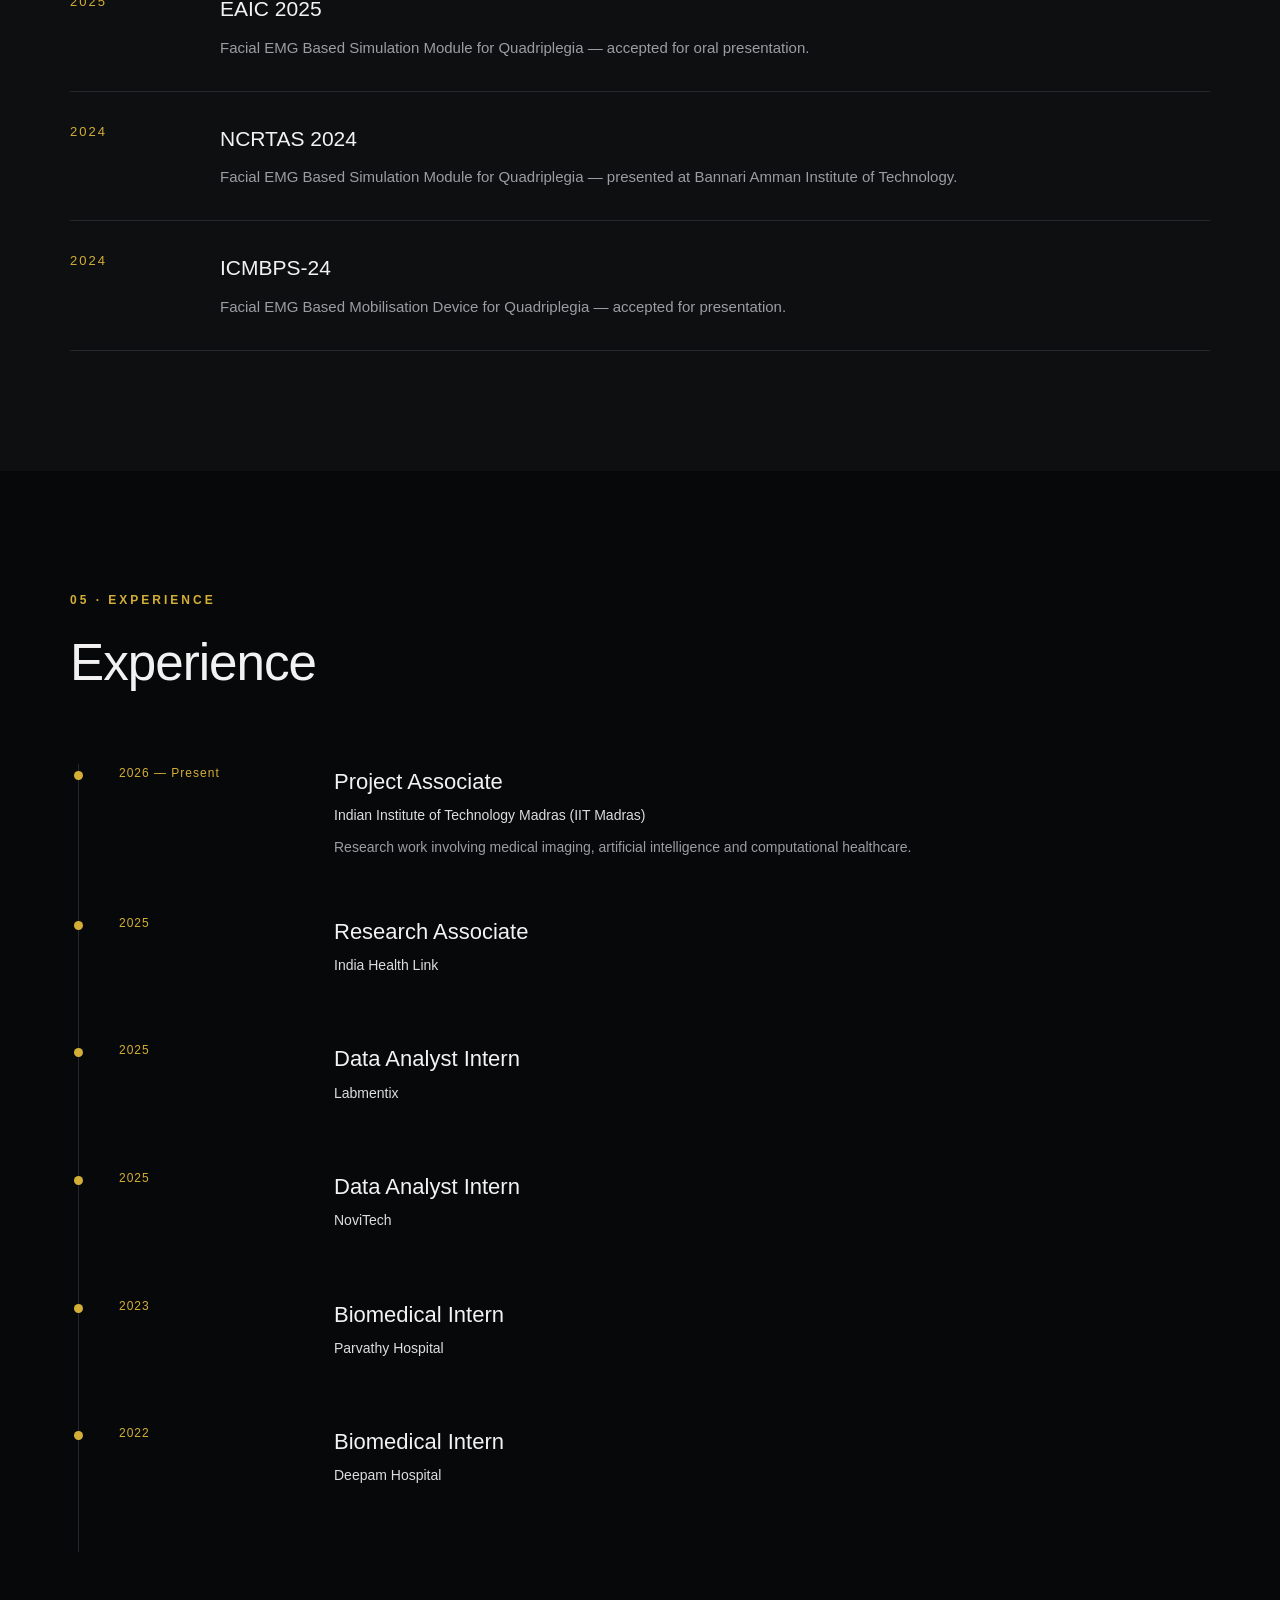
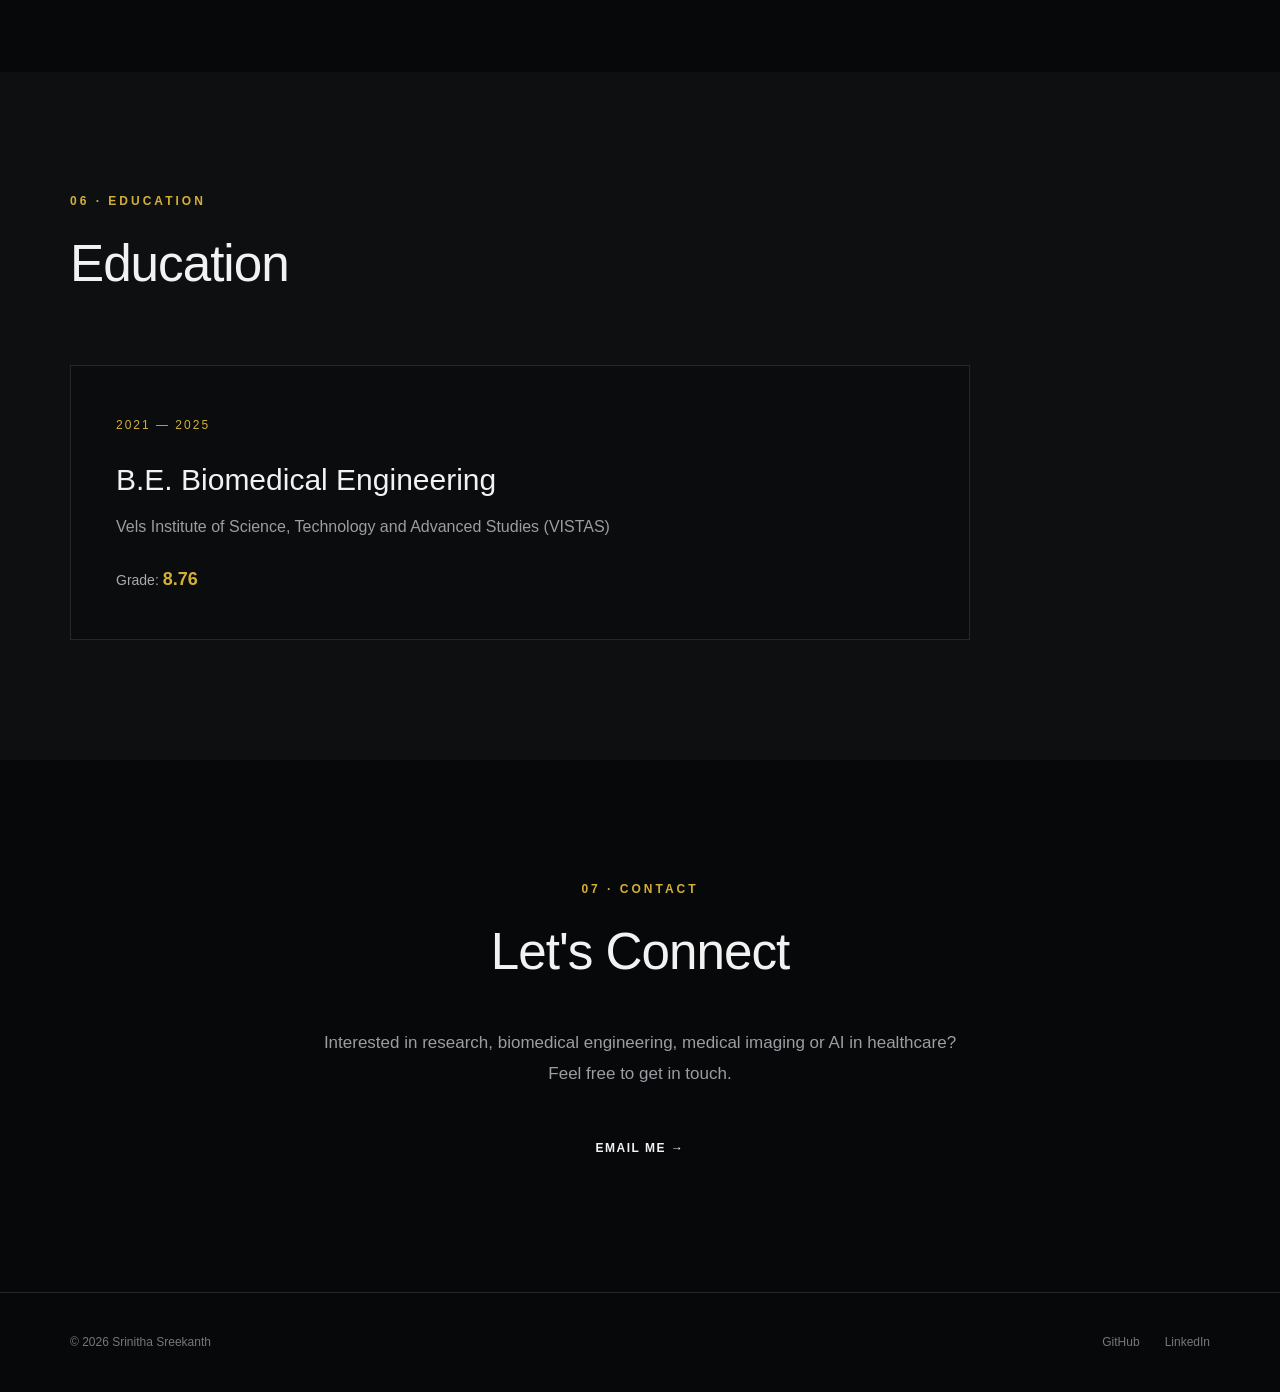
==== commit 6e493e79: "Refactor HTML structure and update content" ====
--- a/index.html
+++ b/index.html
@@ -11,9 +11,12 @@
 
 <body>
 
-<!-- ================= NAVBAR ================= -->
+<!-- =====================================================
+     NAVIGATION
+===================================================== -->
 
 <header class="navbar">
+
     <div class="nav-container">
 
         <a href="#home" class="logo">SS</a>
@@ -29,56 +32,81 @@
         </nav>
 
         <div class="social-links">
-            <a href="https://github.com/SrinithaSreekanth" target="_blank">GitHub</a>
-            <a href="https://www.linkedin.com/" target="_blank">LinkedIn</a>
-        </div>
-
-    </div>
+            <a href="https://github.com/SrinithaSreekanth" target="_blank">
+                GitHub
+            </a>
+
+            <a href="https://www.linkedin.com/" target="_blank">
+                LinkedIn
+            </a>
+        </div>
+
+    </div>
+
 </header>
 
 
-<!-- ================= HERO ================= -->
+<!-- =====================================================
+     HERO
+===================================================== -->
 
 <section class="hero" id="home">
 
-    <!-- BANNER IMAGE -->
+    <!-- BANNER -->
     <div class="hero-banner">
-        <img src="banner.png" alt="Biomedical Engineering Research Banner">
-    </div>
-
-    <!-- HERO CONTENT -->
-    <div class="hero-content">
-
-        <div class="hero-photo">
-            <img src="profile.jpg" alt="Srinitha Sreekanth">
-        </div>
-
-        <div class="hero-text">
-
-            <p class="eyebrow">HELLO, I'M</p>
-
-            <h1>Srinitha Sreekanth</h1>
-
-            <h2>Biomedical Engineering · Medical Imaging · AI</h2>
-
-            <p class="hero-description">
-                Exploring the intersection of biomedical engineering,
-                medical imaging and artificial intelligence to develop
-                computational approaches for healthcare.
-            </p>
-
-            <div class="hero-buttons">
-                <a href="#research" class="btn btn-primary">
-                    EXPLORE RESEARCH
-                </a>
-
-                <a href="#projects" class="btn btn-outline">
-                    VIEW PROJECTS
-                </a>
-
-                <a href="#contact" class="btn btn-outline">
-                    GET IN TOUCH
-                </a>
+        <img src="banner.png" alt="Srinitha Sreekanth Research Banner">
+    </div>
+
+
+    <!-- BLACK HERO AREA -->
+    <div class="hero-main">
+
+        <div class="hero-container">
+
+            <!-- PROFILE IMAGE -->
+            <div class="profile-photo">
+                <img src="profile.jpg" alt="Srinitha Sreekanth">
+            </div>
+
+
+            <!-- HERO TEXT -->
+            <div class="hero-text">
+
+                <p class="hero-eyebrow">
+                    HELLO, I'M
+                </p>
+
+                <h1>
+                    Srinitha Sreekanth
+                </h1>
+
+                <h2>
+                    Biomedical Engineering · Medical Imaging · AI
+                </h2>
+
+                <p class="hero-description">
+                    Exploring the intersection of biomedical engineering,
+                    medical imaging and artificial intelligence to develop
+                    computational approaches for healthcare.
+                </p>
+
+
+                <div class="hero-buttons">
+
+                    <a href="#research" class="btn btn-gold">
+                        EXPLORE RESEARCH
+                    </a>
+
+                    <a href="#projects" class="btn btn-outline">
+                        VIEW PROJECTS
+                    </a>
+
+                    <a href="#contact" class="btn btn-outline">
+                        GET IN TOUCH
+                    </a>
+
+                </div>
+
             </div>
 
         </div>
@@ -88,14 +116,24 @@
 </section>
 
 
-<!-- ================= ABOUT ================= -->
+<!-- =====================================================
+     ABOUT
+===================================================== -->
 
 <section class="section" id="about">
 
     <div class="section-heading">
-        <p class="section-label">01 · ABOUT</p>
-        <h2>About Me</h2>
-    </div>
+
+        <p class="section-label">
+            01 · ABOUT
+        </p>
+
+        <h2>
+            About Me
+        </h2>
+
+    </div>
+
 
     <div class="about-content">
 
@@ -108,8 +146,8 @@
         <p>
             My work focuses on developing and evaluating computational
             approaches that can contribute to practical healthcare
-            applications, with particular interests in medical image
-            analysis, deep learning and biomedical signal processing.
+            applications, with interests in medical image analysis,
+            deep learning and biomedical signal processing.
         </p>
 
     </div>
@@ -117,51 +155,88 @@
 </section>
 
 
-<!-- ================= RESEARCH ================= -->
+<!-- =====================================================
+     RESEARCH
+===================================================== -->
 
 <section class="section section-dark" id="research">
 
     <div class="section-heading">
-        <p class="section-label">02 · RESEARCH</p>
-        <h2>Research Interests</h2>
-    </div>
+
+        <p class="section-label">
+            02 · RESEARCH
+        </p>
+
+        <h2>
+            Research Interests
+        </h2>
+
+    </div>
+
 
     <div class="research-grid">
 
         <div class="research-card">
+
             <span>01</span>
-            <h3>Medical Imaging</h3>
+
+            <h3>
+                Medical Imaging
+            </h3>
+
             <p>
                 Medical image processing, ultrasound imaging and
                 computational approaches for healthcare.
             </p>
-        </div>
+
+        </div>
+
 
         <div class="research-card">
+
             <span>02</span>
-            <h3>Artificial Intelligence</h3>
+
+            <h3>
+                Artificial Intelligence
+            </h3>
+
             <p>
                 Deep learning and machine learning approaches for
                 biomedical and clinical applications.
             </p>
-        </div>
+
+        </div>
+
 
         <div class="research-card">
+
             <span>03</span>
-            <h3>Biomedical Signals</h3>
+
+            <h3>
+                Biomedical Signals
+            </h3>
+
             <p>
                 Biomedical signal acquisition, processing and analysis
                 for assistive healthcare technologies.
             </p>
-        </div>
+
+        </div>
+
 
         <div class="research-card">
+
             <span>04</span>
-            <h3>AI in Healthcare</h3>
+
+            <h3>
+                AI in Healthcare
+            </h3>
+
             <p>
                 Exploring explainable and reliable computational
                 methods for healthcare applications.
             </p>
+
         </div>
 
     </div>
@@ -169,36 +244,46 @@
 </section>
 
 
-<!-- ================= PROJECTS ================= -->
+<!-- =====================================================
+     PROJECTS
+===================================================== -->
 
 <section class="section" id="projects">
 
     <div class="section-heading">
-        <p class="section-label">03 · PROJECTS</p>
-        <h2>Research & Academic Projects</h2>
+
+        <p class="section-label">
+            03 · PROJECTS
+        </p>
+
+        <h2>
+            Research & Academic Projects
+        </h2>
+
     </div>
 
 
     <div class="projects-grid">
 
 
-        <!-- PROJECT 1 -->
+        <!-- ================= PROJECT 1 ================= -->
 
         <article class="project-card">
 
             <div class="project-image">
+
                 <img
                     src="projects/facial-emg-wheelchair/01-introduction.png"
-                    alt="Facial EMG Controlled Wheelchair Project">
-            </div>
+                    alt="Facial EMG Controlled Wheelchair">
+
+            </div>
+
 
             <div class="project-body">
 
-                <div class="project-top">
-                    <span class="status completed">
-                        🟢 Completed
-                    </span>
-                </div>
+                <span class="status completed">
+                    🟢 Completed
+                </span>
 
                 <h3>
                     Facial EMG-Controlled Wheelchair –
@@ -211,6 +296,7 @@
                     EMG signals for real-time directional control.
                 </p>
 
+
                 <div class="project-details">
 
                     <div>
@@ -230,10 +316,13 @@
 
                 </div>
 
+
                 <a
                     href="projects/facial-emg-wheelchair/index.html"
                     class="project-button">
+
                     VIEW PROJECT →
+
                 </a>
 
             </div>
@@ -241,23 +330,24 @@
         </article>
 
 
-        <!-- PROJECT 2 -->
+        <!-- ================= PROJECT 2 ================= -->
 
         <article class="project-card">
 
             <div class="project-image">
+
                 <img
                     src="projects/facial-emg-heterogeneity/01-introduction.png"
-                    alt="Facial EMG Heterogeneity Project">
-            </div>
+                    alt="Facial EMG Heterogeneity">
+
+            </div>
+
 
             <div class="project-body">
 
-                <div class="project-top">
-                    <span class="status completed">
-                        🟢 Completed
-                    </span>
-                </div>
+                <span class="status completed">
+                    🟢 Completed
+                </span>
 
                 <h3>
                     Facial EMG Heterogeneity Analysis
@@ -269,6 +359,7 @@
                     biomedical signal analysis and assistive systems.
                 </p>
 
+
                 <div class="project-details">
 
                     <div>
@@ -288,10 +379,13 @@
 
                 </div>
 
+
                 <a
                     href="projects/facial-emg-heterogeneity/index.html"
                     class="project-button">
+
                     VIEW PROJECT →
+
                 </a>
 
             </div>
@@ -299,23 +393,24 @@
         </article>
 
 
-        <!-- PROJECT 3 -->
+        <!-- ================= PROJECT 3 ================= -->
 
         <article class="project-card">
 
             <div class="project-image">
+
                 <img
                     src="projects/masld-quality-calibration/01-introduction.png"
-                    alt="MASLD Deep Learning Research Project">
-            </div>
+                    alt="Ultrasound MASLD Deep Learning Research">
+
+            </div>
+
 
             <div class="project-body">
 
-                <div class="project-top">
-                    <span class="status ongoing">
-                        🟡 Research
-                    </span>
-                </div>
+                <span class="status research-status">
+                    🟡 Research
+                </span>
 
                 <h3>
                     Quality-Aware Evaluation and Confounding Analysis
@@ -329,6 +424,7 @@
                     shortcuts in the data.
                 </p>
 
+
                 <div class="project-details">
 
                     <div>
@@ -348,10 +444,13 @@
 
                 </div>
 
+
                 <a
                     href="projects/masld-quality-calibration/index.html"
                     class="project-button">
+
                     VIEW PROJECT →
+
                 </a>
 
             </div>
@@ -364,60 +463,114 @@
 </section>
 
 
-<!-- ================= PUBLICATIONS ================= -->
+<!-- =====================================================
+     PUBLICATIONS
+===================================================== -->
 
 <section class="section section-dark" id="publications">
 
     <div class="section-heading">
-        <p class="section-label">04 · PUBLICATIONS</p>
-        <h2>Publications & Conferences</h2>
-    </div>
+
+        <p class="section-label">
+            04 · PUBLICATIONS
+        </p>
+
+        <h2>
+            Publications & Conferences
+        </h2>
+
+    </div>
+
 
     <div class="publication-list">
 
+
         <div class="publication-item">
-            <span class="publication-year">2025</span>
-            <div>
-                <h3>CoaCoNS 2025</h3>
+
+            <span class="publication-year">
+                2025
+            </span>
+
+            <div>
+
+                <h3>
+                    CoaCoNS 2025
+                </h3>
+
                 <p>
                     Facial EMG Based Simulation Module for Quadriplegia —
                     accepted for oral presentation and publication in
                     AIP Conference Proceedings.
                 </p>
-            </div>
-        </div>
+
+            </div>
+
+        </div>
+
 
         <div class="publication-item">
-            <span class="publication-year">2025</span>
-            <div>
-                <h3>EAIC 2025</h3>
+
+            <span class="publication-year">
+                2025
+            </span>
+
+            <div>
+
+                <h3>
+                    EAIC 2025
+                </h3>
+
                 <p>
                     Facial EMG Based Simulation Module for Quadriplegia —
                     accepted for oral presentation.
                 </p>
-            </div>
-        </div>
+
+            </div>
+
+        </div>
+
 
         <div class="publication-item">
-            <span class="publication-year">2024</span>
-            <div>
-                <h3>NCRTAS 2024</h3>
+
+            <span class="publication-year">
+                2024
+            </span>
+
+            <div>
+
+                <h3>
+                    NCRTAS 2024
+                </h3>
+
                 <p>
                     Facial EMG Based Simulation Module for Quadriplegia —
                     presented at Bannari Amman Institute of Technology.
                 </p>
-            </div>
-        </div>
+
+            </div>
+
+        </div>
+
 
         <div class="publication-item">
-            <span class="publication-year">2024</span>
-            <div>
-                <h3>ICMBPS-24</h3>
+
+            <span class="publication-year">
+                2024
+            </span>
+
+            <div>
+
+                <h3>
+                    ICMBPS-24
+                </h3>
+
                 <p>
                     Facial EMG Based Mobilisation Device for Quadriplegia —
                     accepted for presentation.
                 </p>
-            </div>
+
+            </div>
+
         </div>
 
     </div>
@@ -425,98 +578,188 @@
 </section>
 
 
-<!-- ================= EXPERIENCE ================= -->
+<!-- =====================================================
+     EXPERIENCE
+===================================================== -->
 
 <section class="section" id="experience">
 
     <div class="section-heading">
-        <p class="section-label">05 · EXPERIENCE</p>
-        <h2>Experience</h2>
-    </div>
+
+        <p class="section-label">
+            05 · EXPERIENCE
+        </p>
+
+        <h2>
+            Experience
+        </h2>
+
+    </div>
+
 
     <div class="timeline">
 
+
         <div class="timeline-item">
-            <span class="timeline-date">2026 — Present</span>
-            <div>
-                <h3>Project Associate</h3>
+
+            <span class="timeline-date">
+                2026 — Present
+            </span>
+
+            <div>
+
+                <h3>
+                    Project Associate
+                </h3>
+
                 <p class="organization">
                     Indian Institute of Technology Madras (IIT Madras)
                 </p>
+
                 <p>
                     Research work involving medical imaging,
                     artificial intelligence and computational healthcare.
                 </p>
-            </div>
-        </div>
+
+            </div>
+
+        </div>
+
 
         <div class="timeline-item">
-            <span class="timeline-date">2025</span>
-            <div>
-                <h3>Research Associate</h3>
+
+            <span class="timeline-date">
+                2025
+            </span>
+
+            <div>
+
+                <h3>
+                    Research Associate
+                </h3>
+
                 <p class="organization">
                     India Health Link
                 </p>
-            </div>
-        </div>
+
+            </div>
+
+        </div>
+
 
         <div class="timeline-item">
-            <span class="timeline-date">2025</span>
-            <div>
-                <h3>Data Analyst Intern</h3>
+
+            <span class="timeline-date">
+                2025
+            </span>
+
+            <div>
+
+                <h3>
+                    Data Analyst Intern
+                </h3>
+
                 <p class="organization">
                     Labmentix
                 </p>
-            </div>
-        </div>
+
+            </div>
+
+        </div>
+
 
         <div class="timeline-item">
-            <span class="timeline-date">2025</span>
-            <div>
-                <h3>Data Analyst Intern</h3>
+
+            <span class="timeline-date">
+                2025
+            </span>
+
+            <div>
+
+                <h3>
+                    Data Analyst Intern
+                </h3>
+
                 <p class="organization">
                     NoviTech
                 </p>
-            </div>
-        </div>
+
+            </div>
+
+        </div>
+
 
         <div class="timeline-item">
-            <span class="timeline-date">2023</span>
-            <div>
-                <h3>Biomedical Intern</h3>
+
+            <span class="timeline-date">
+                2023
+            </span>
+
+            <div>
+
+                <h3>
+                    Biomedical Intern
+                </h3>
+
                 <p class="organization">
                     Parvathy Hospital
                 </p>
-            </div>
-        </div>
+
+            </div>
+
+        </div>
+
 
         <div class="timeline-item">
-            <span class="timeline-date">2022</span>
-            <div>
-                <h3>Biomedical Intern</h3>
+
+            <span class="timeline-date">
+                2022
+            </span>
+
+            <div>
+
+                <h3>
+                    Biomedical Intern
+                </h3>
+
                 <p class="organization">
                     Deepam Hospital
                 </p>
-            </div>
-        </div>
+
+            </div>
+
+        </div>
+
 
     </div>
 
 </section>
 
 
-<!-- ================= EDUCATION ================= -->
+<!-- =====================================================
+     EDUCATION
+===================================================== -->
 
 <section class="section section-dark" id="education">
 
     <div class="section-heading">
-        <p class="section-label">06 · EDUCATION</p>
-        <h2>Education</h2>
-    </div>
+
+        <p class="section-label">
+            06 · EDUCATION
+        </p>
+
+        <h2>
+            Education
+        </h2>
+
+    </div>
+
 
     <div class="education-card">
 
-        <span class="education-year">2021 — 2025</span>
+        <span class="education-year">
+            2021 — 2025
+        </span>
 
         <h3>
             B.E. Biomedical Engineering
@@ -536,44 +779,74 @@
 </section>
 
 
-<!-- ================= CONTACT ================= -->
+<!-- =====================================================
+     CONTACT
+===================================================== -->
 
 <section class="section contact-section" id="contact">
 
     <div class="section-heading">
-        <p class="section-label">07 · CONTACT</p>
-        <h2>Let's Connect</h2>
-    </div>
+
+        <p class="section-label">
+            07 · CONTACT
+        </p>
+
+        <h2>
+            Let's Connect
+        </h2>
+
+    </div>
+
 
     <p class="contact-text">
         Interested in research, biomedical engineering, medical imaging
         or AI in healthcare? Feel free to get in touch.
     </p>
 
+
     <a
         href="mailto:srinithassreekanth@gmail.com"
-        class="btn btn-primary">
+        class="btn btn-gold">
+
         EMAIL ME →
+
     </a>
 
 </section>
 
 
-<!-- ================= FOOTER ================= -->
+<!-- =====================================================
+     FOOTER
+===================================================== -->
 
 <footer>
-    <p>© 2026 Srinitha Sreekanth</p>
+
+    <p>
+        © 2026 Srinitha Sreekanth
+    </p>
 
     <div>
-        <a href="https://github.com/SrinithaSreekanth" target="_blank">
+
+        <a
+            href="https://github.com/SrinithaSreekanth"
+            target="_blank">
+
             GitHub
+
         </a>
 
-        <a href="https://www.linkedin.com/" target="_blank">
+        <a
+            href="https://www.linkedin.com/"
+            target="_blank">
+
             LinkedIn
+
         </a>
-    </div>
+
+    </div>
+
 </footer>
+
 
 </body>
 </html>
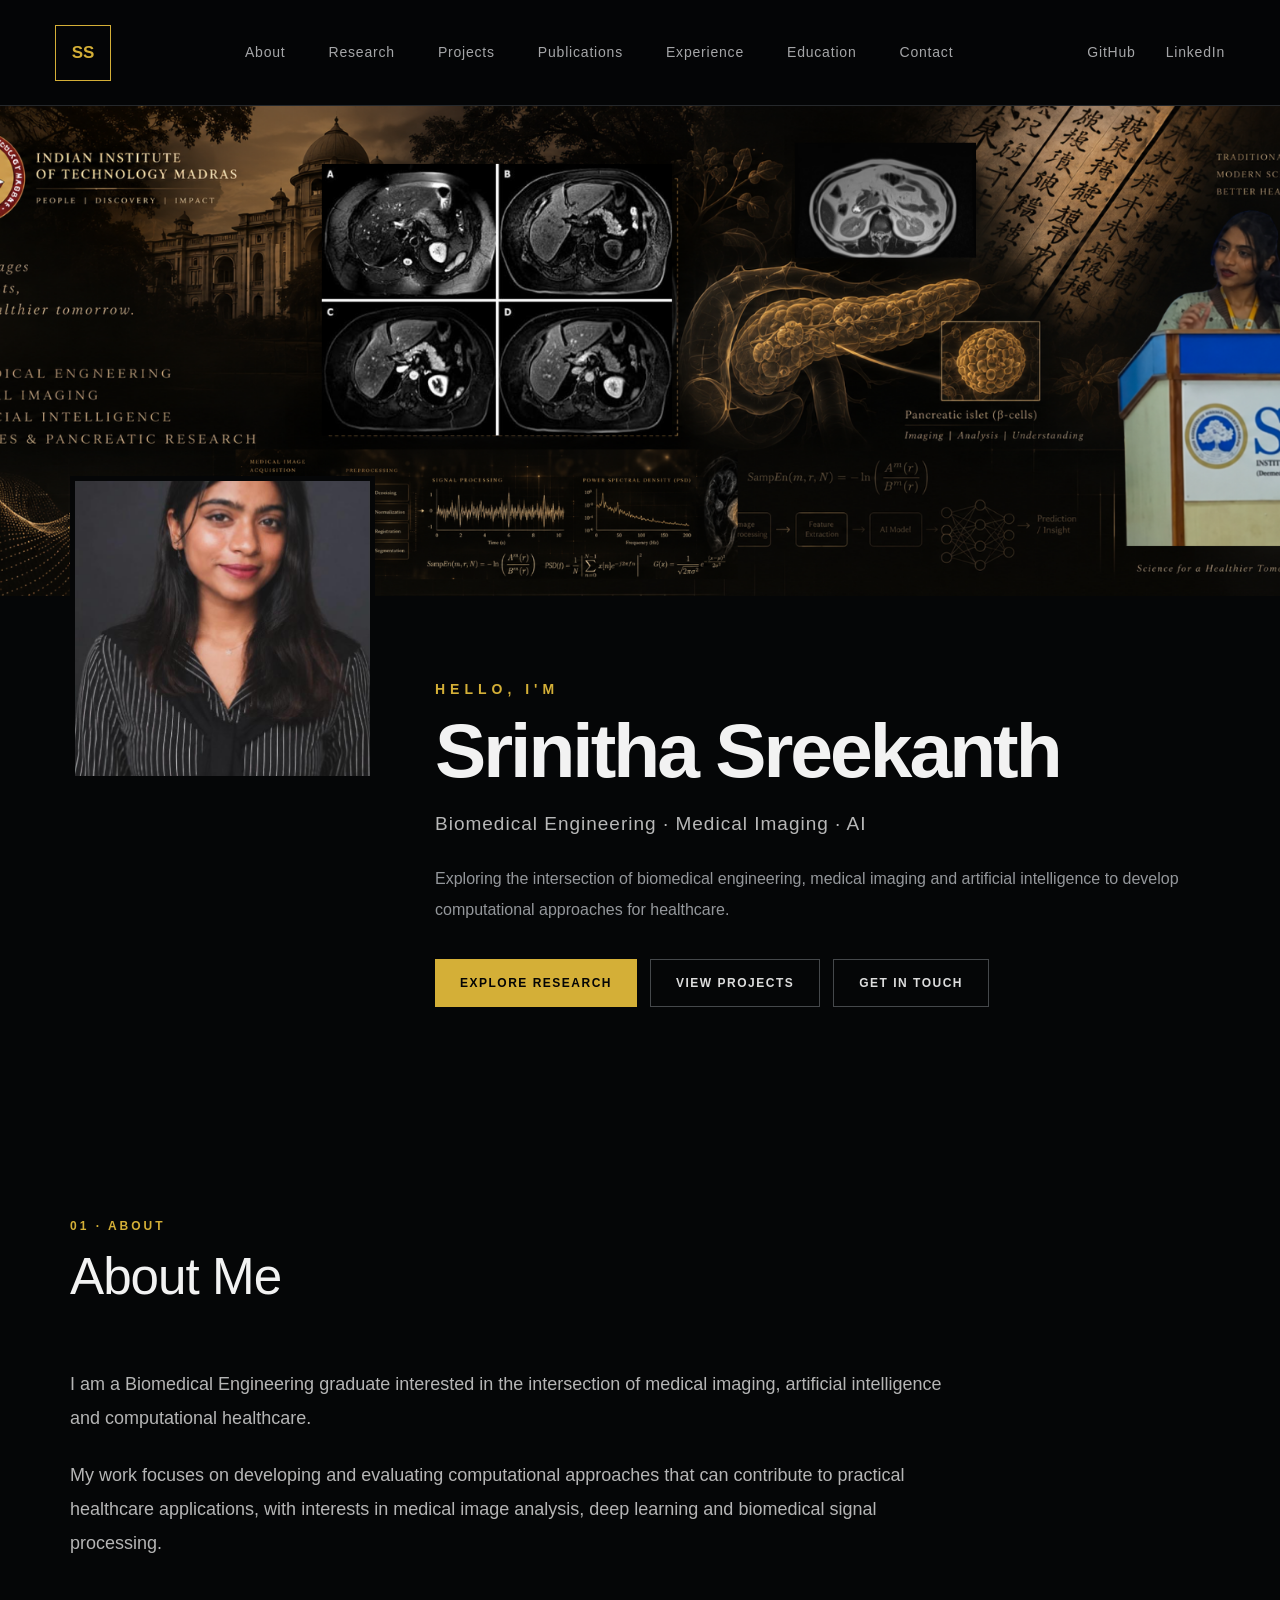
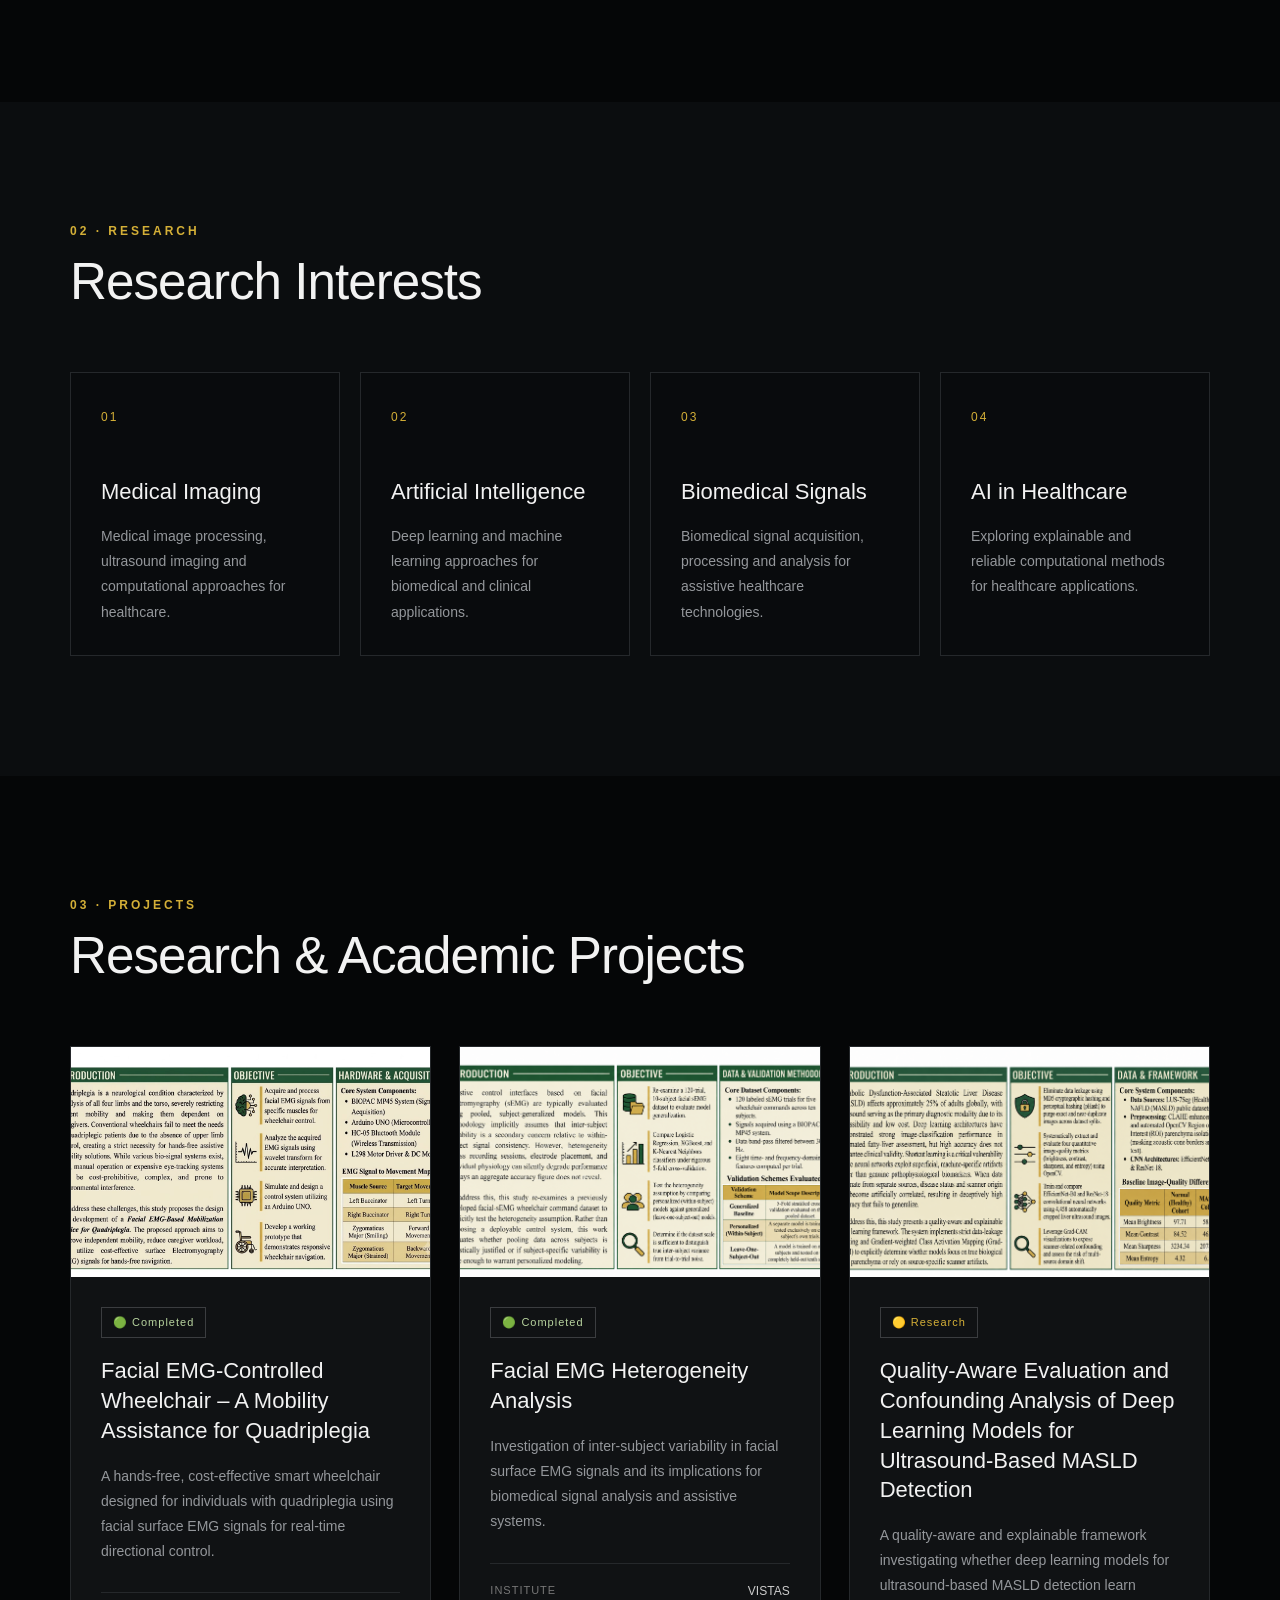
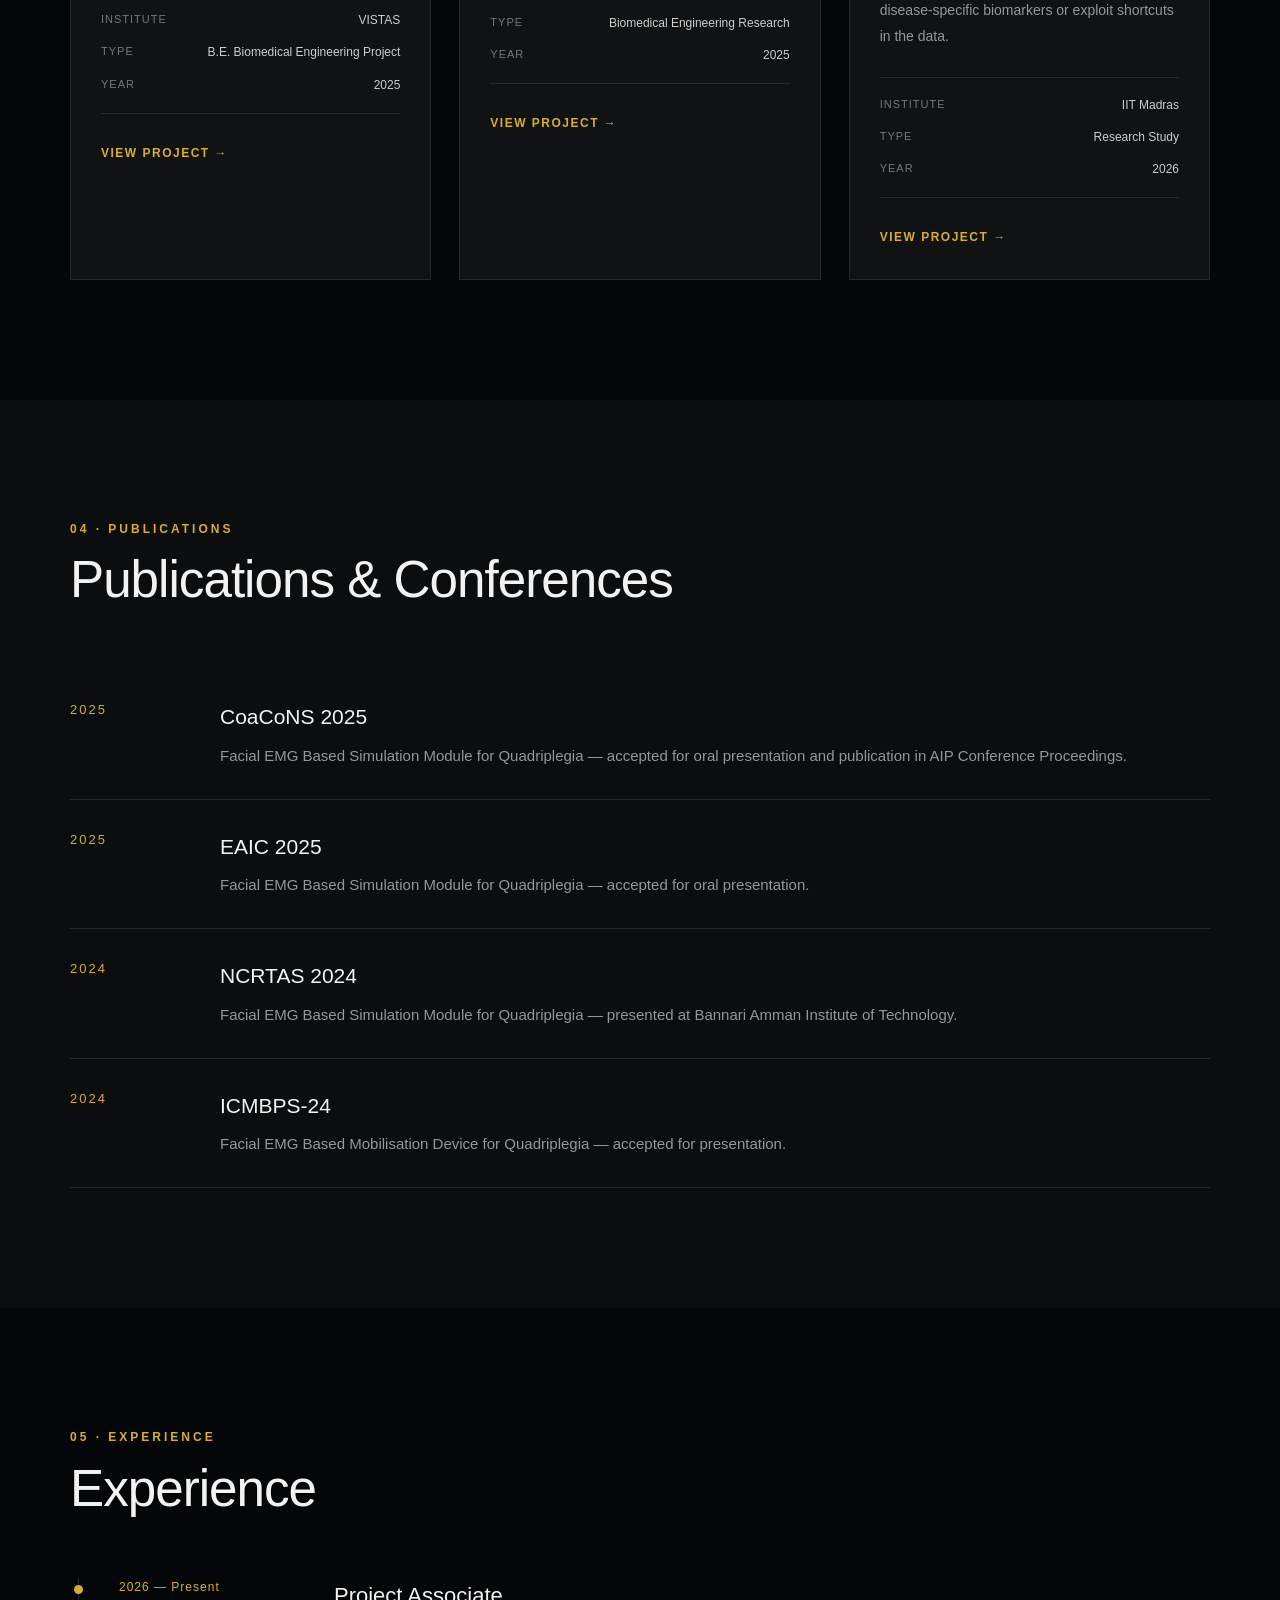
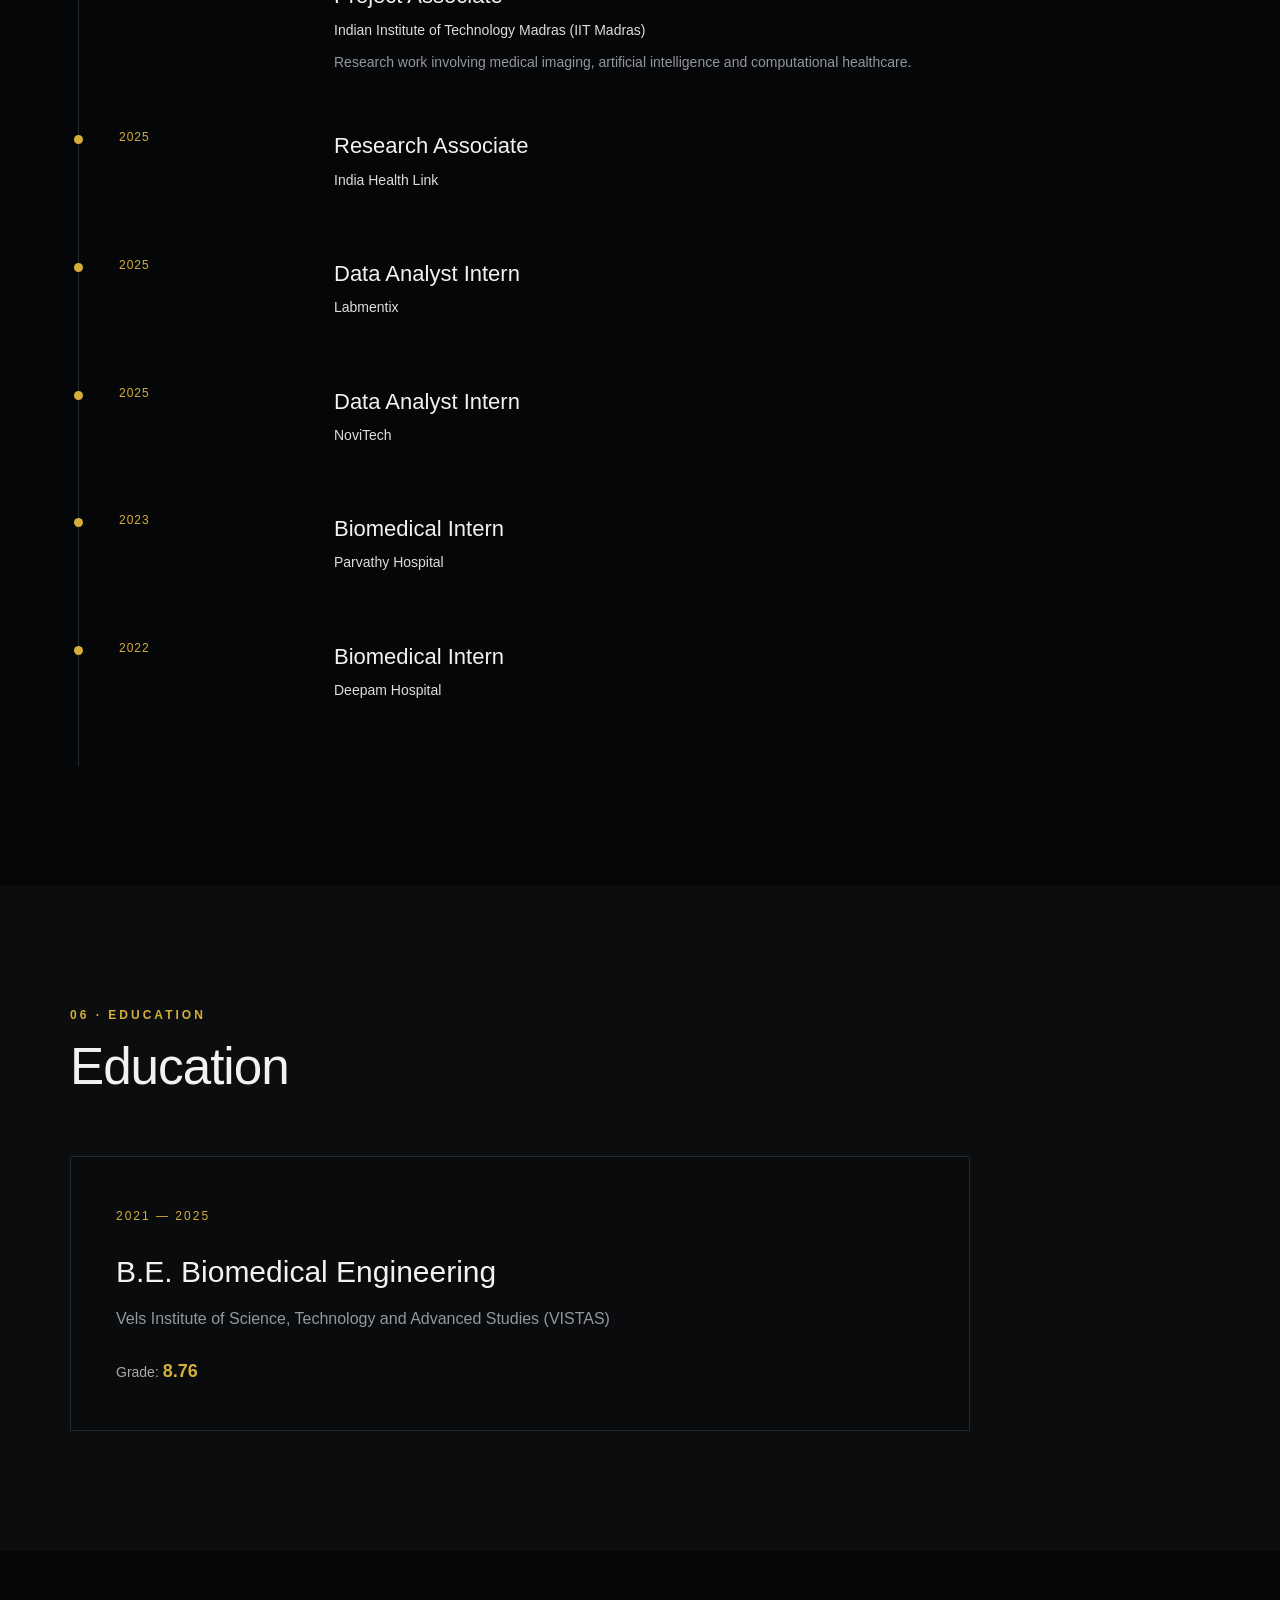
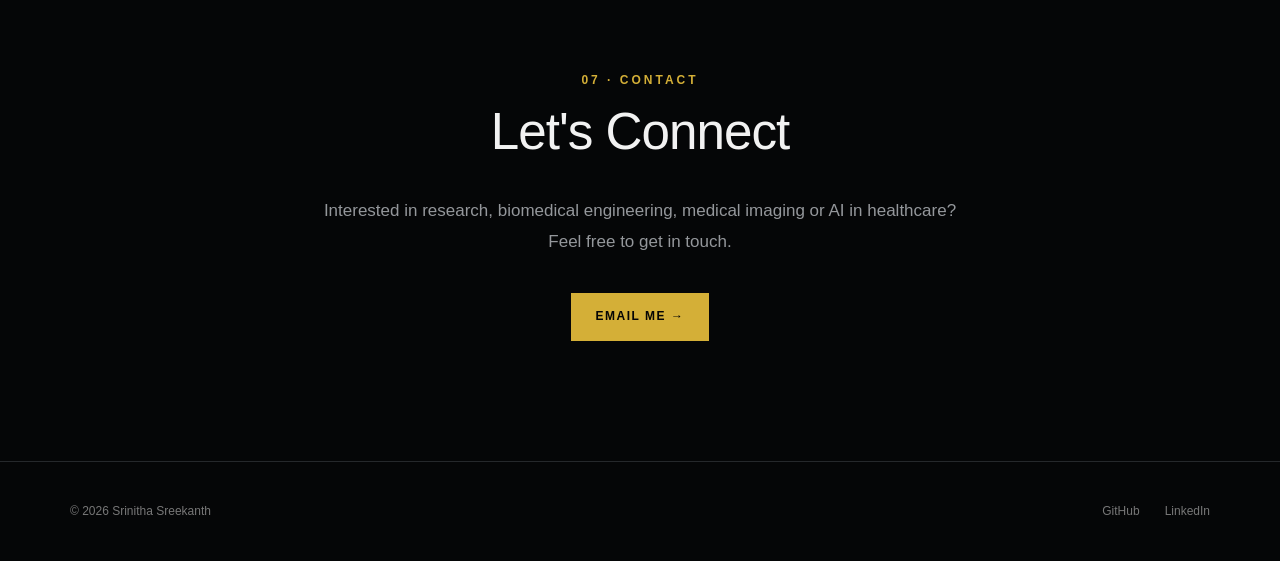
==== commit 30cb4471: "Refactor comments and alt text in index.html Updated comments for clarity and improved alt text for " ====
--- a/index.html
+++ b/index.html
@@ -1,5 +1,6 @@
 <!DOCTYPE html>
 <html lang="en">
+
 <head>
     <meta charset="UTF-8">
     <meta name="viewport" content="width=device-width, initial-scale=1.0">
@@ -11,8 +12,9 @@
 
 <body>
 
-<!-- =====================================================
-     NAVIGATION
+
+<!-- =====================================================
+     NAVBAR
 ===================================================== -->
 
 <header class="navbar">
@@ -22,6 +24,7 @@
         <a href="#home" class="logo">SS</a>
 
         <nav class="nav-links">
+
             <a href="#about">About</a>
             <a href="#research">Research</a>
             <a href="#projects">Projects</a>
@@ -29,9 +32,11 @@
             <a href="#experience">Experience</a>
             <a href="#education">Education</a>
             <a href="#contact">Contact</a>
+
         </nav>
 
         <div class="social-links">
+
             <a href="https://github.com/SrinithaSreekanth" target="_blank">
                 GitHub
             </a>
@@ -39,6 +44,7 @@
             <a href="https://www.linkedin.com/" target="_blank">
                 LinkedIn
             </a>
+
         </div>
 
     </div>
@@ -46,30 +52,40 @@
 </header>
 
 
+
 <!-- =====================================================
      HERO
 ===================================================== -->
 
 <section class="hero" id="home">
 
-    <!-- BANNER -->
+    <!-- FULL WIDTH BANNER -->
     <div class="hero-banner">
-        <img src="banner.png" alt="Srinitha Sreekanth Research Banner">
-    </div>
-
-
-    <!-- BLACK HERO AREA -->
+
+        <img
+            src="banner.png"
+            alt="Biomedical Engineering Research Banner">
+
+    </div>
+
+
+    <!-- HERO CONTENT -->
     <div class="hero-main">
 
         <div class="hero-container">
 
-            <!-- PROFILE IMAGE -->
+
+            <!-- SMALL CENTRED PROFILE PHOTO -->
             <div class="profile-photo">
-                <img src="profile.jpg" alt="Srinitha Sreekanth">
-            </div>
-
-
-            <!-- HERO TEXT -->
+
+                <img
+                    src="profile.jpg"
+                    alt="Srinitha Sreekanth">
+
+            </div>
+
+
+            <!-- TEXT -->
             <div class="hero-text">
 
                 <p class="hero-eyebrow">
@@ -114,6 +130,7 @@
     </div>
 
 </section>
+
 
 
 <!-- =====================================================
@@ -155,6 +172,7 @@
 </section>
 
 
+
 <!-- =====================================================
      RESEARCH
 ===================================================== -->
@@ -175,6 +193,7 @@
 
 
     <div class="research-grid">
+
 
         <div class="research-card">
 
@@ -239,9 +258,11 @@
 
         </div>
 
+
     </div>
 
 </section>
+
 
 
 <!-- =====================================================
@@ -266,7 +287,7 @@
     <div class="projects-grid">
 
 
-        <!-- ================= PROJECT 1 ================= -->
+        <!-- PROJECT 1 -->
 
         <article class="project-card">
 
@@ -330,7 +351,8 @@
         </article>
 
 
-        <!-- ================= PROJECT 2 ================= -->
+
+        <!-- PROJECT 2 -->
 
         <article class="project-card">
 
@@ -393,7 +415,8 @@
         </article>
 
 
-        <!-- ================= PROJECT 3 ================= -->
+
+        <!-- PROJECT 3 -->
 
         <article class="project-card">
 
@@ -401,7 +424,7 @@
 
                 <img
                     src="projects/masld-quality-calibration/01-introduction.png"
-                    alt="Ultrasound MASLD Deep Learning Research">
+                    alt="MASLD Deep Learning Research">
 
             </div>
 
@@ -463,6 +486,7 @@
 </section>
 
 
+
 <!-- =====================================================
      PUBLICATIONS
 ===================================================== -->
@@ -573,9 +597,11 @@
 
         </div>
 
+
     </div>
 
 </section>
+
 
 
 <!-- =====================================================
@@ -736,6 +762,7 @@
 </section>
 
 
+
 <!-- =====================================================
      EDUCATION
 ===================================================== -->
@@ -777,6 +804,7 @@
     </div>
 
 </section>
+
 
 
 <!-- =====================================================
@@ -815,6 +843,7 @@
 </section>
 
 
+
 <!-- =====================================================
      FOOTER
 ===================================================== -->
@@ -830,17 +859,13 @@
         <a
             href="https://github.com/SrinithaSreekanth"
             target="_blank">
-
             GitHub
-
         </a>
 
         <a
             href="https://www.linkedin.com/"
             target="_blank">
-
             LinkedIn
-
         </a>
 
     </div>
--- a/style.css
+++ b/style.css
@@ -1,19 +1,22 @@
 /* =========================================================
-   SRINITHA SREEKANTH — PORTFOLIO
-   BLACK / GOLD THEME
-   ========================================================= */
+   SRINITHA SREEKANTH
+   BLACK + GOLD ACADEMIC PORTFOLIO
+========================================================= */
 
 :root {
-    --bg: #070809;
-    --bg-soft: #0d0f11;
-    --card: #111315;
-    --border: #26282b;
+
+    --black: #050607;
+    --black-soft: #0b0d0f;
+    --card: #101214;
 
     --gold: #d4af37;
-    --gold-light: #e5c65a;
-
-    --text: #f2f2f2;
-    --muted: #9b9da2;
+    --gold-light: #e3c45a;
+
+    --white: #f2f2f2;
+    --text: #d6d6d6;
+    --muted: #94979b;
+
+    --border: #25282b;
 
     --max-width: 1350px;
 }
@@ -21,7 +24,7 @@
 
 /* =========================================================
    RESET
-   ========================================================= */
+========================================================= */
 
 * {
     margin: 0;
@@ -34,9 +37,14 @@
 }
 
 body {
-    background: var(--bg);
-    color: var(--text);
-    font-family: Arial, Helvetica, sans-serif;
+    background: var(--black);
+    color: var(--white);
+
+    font-family:
+        Arial,
+        Helvetica,
+        sans-serif;
+
     line-height: 1.6;
 }
 
@@ -46,43 +54,51 @@
 }
 
 img {
+    display: block;
     max-width: 100%;
-    display: block;
 }
 
 
 /* =========================================================
    NAVBAR
-   ========================================================= */
+========================================================= */
 
 .navbar {
+
     position: sticky;
     top: 0;
+
     z-index: 1000;
 
-    background: rgba(7, 8, 9, 0.97);
+    background: rgba(5, 6, 7, 0.98);
+
     border-bottom: 1px solid var(--border);
 }
 
+
 .nav-container {
+
+    width: 100%;
     max-width: var(--max-width);
-    margin: auto;
 
     min-height: 105px;
+
+    margin: 0 auto;
+
+    padding: 0 55px;
 
     display: flex;
     align-items: center;
     justify-content: space-between;
-
-    padding: 0 55px;
 }
 
 
 /* LOGO */
 
 .logo {
-    width: 55px;
-    height: 55px;
+
+    width: 56px;
+    height: 56px;
 
     border: 1px solid var(--gold);
 
@@ -92,13 +108,14 @@
 
     color: var(--gold);
 
-    font-size: 16px;
+    font-size: 17px;
     font-weight: 700;
 
-    transition: 0.3s;
+    transition: 0.3s ease;
 }
 
 .logo:hover {
+
     background: var(--gold);
     color: #000;
 }
@@ -107,22 +124,28 @@
 /* NAV LINKS */
 
 .nav-links {
+
     display: flex;
     align-items: center;
-    gap: 45px;
+
+    gap: 43px;
 }
 
 .nav-links a,
 .social-links a {
-    color: #aaa;
+
+    color: #a5a6a8;
+
     font-size: 14px;
-    letter-spacing: 1px;
-
-    transition: 0.3s;
+
+    letter-spacing: 0.8px;
+
+    transition: 0.3s ease;
 }
 
 .nav-links a:hover,
 .social-links a:hover {
+
     color: var(--gold);
 }
 
@@ -130,44 +153,55 @@
 /* SOCIAL */
 
 .social-links {
+
     display: flex;
+
     gap: 30px;
 }
 
 
 /* =========================================================
    HERO
-   ========================================================= */
+========================================================= */
 
 .hero {
+
+    width: 100%;
+
+    background: var(--black);
+
     position: relative;
-    background: var(--bg);
-
-    overflow: visible;
-}
-
-
-/* ---------------------------------------------------------
-   IMPORTANT:
-   THE BANNER IS A REAL IMAGE ELEMENT.
-   THIS PREVENTS IT FROM DISAPPEARING.
-   --------------------------------------------------------- */
+}
+
+
+/* =========================================================
+   BANNER
+========================================================= */
 
 .hero-banner {
+
     width: 100%;
-    height: 390px;
+
+    height: 490px;
 
     overflow: hidden;
 
-    background: #151515;
-}
+    background: #111;
+
+    position: relative;
+}
+
 
 .hero-banner img {
+
     width: 100%;
     height: 100%;
 
     object-fit: cover;
-    object-position: center;
+
+    object-position: center center;
+
+    display: block;
 
     opacity: 1;
 
@@ -175,69 +209,111 @@
 }
 
 
-/* HERO CONTENT */
-
-.hero-content {
+/* =========================================================
+   BLACK AREA UNDER BANNER
+========================================================= */
+
+.hero-main {
+
+    width: 100%;
+
+    background: var(--black);
+
+    position: relative;
+}
+
+
+.hero-container {
+
+    width: 100%;
     max-width: var(--max-width);
+
+    min-height: 470px;
+
     margin: 0 auto;
 
+    padding: 0 70px 90px;
+
     position: relative;
-
-    min-height: 470px;
-
-    padding: 0 70px 90px;
-}
-
-
-/* PROFILE PHOTO */
-
-.hero-photo {
+}
+
+
+/* =========================================================
+   PROFILE PHOTO
+   IMPORTANT: PHOTO IS LOWERED TO OVERLAP BANNER EDGE
+========================================================= */
+
+.profile-photo {
+
     position: absolute;
 
     left: 70px;
-    top: -145px;
-
-    width: 250px;
-    height: 250px;
-
-    border: 4px solid var(--bg);
+
+    /*
+       Banner ends above.
+       -120px means the photo overlaps the
+       LOWER part of the banner instead of
+       sitting too high inside it.
+    */
+
+    top: -120px;
+
+    width: 305px;
+    height: 305px;
 
     overflow: hidden;
 
     background: #111;
 
-    z-index: 5;
-}
-
-.hero-photo img {
+    border: 5px solid var(--black);
+
+    z-index: 10;
+}
+
+
+.profile-photo img {
+
     width: 100%;
     height: 100%;
 
     object-fit: cover;
-}
-
-
-/* HERO TEXT */
+
+    object-position: center center;
+}
+
+
+/* =========================================================
+   HERO TEXT
+========================================================= */
 
 .hero-text {
-    padding-top: 75px;
-    padding-left: 330px;
-
-    max-width: 1050px;
-}
-
-.eyebrow {
+
+    padding-top: 82px;
+
+    padding-left: 365px;
+
+    max-width: 1120px;
+}
+
+
+.hero-eyebrow {
+
     color: var(--gold);
 
     font-size: 14px;
+
     font-weight: 700;
 
-    letter-spacing: 4px;
-
-    margin-bottom: 12px;
-}
+    letter-spacing: 5px;
+
+    margin-bottom: 10px;
+}
+
 
 .hero-text h1 {
+
+    color: var(--white);
+
     font-size: clamp(48px, 6vw, 82px);
 
     line-height: 1.05;
@@ -249,10 +325,13 @@
     margin-bottom: 18px;
 }
 
+
 .hero-text h2 {
-    color: #b7b7b7;
+
+    color: #b8b8b8;
 
     font-size: 19px;
+
     font-weight: 400;
 
     letter-spacing: 1px;
@@ -260,8 +339,10 @@
     margin-bottom: 25px;
 }
 
+
 .hero-description {
-    max-width: 750px;
+
+    max-width: 760px;
 
     color: var(--muted);
 
@@ -269,89 +350,122 @@
 
     line-height: 1.9;
 
-    margin-bottom: 35px;
-}
-
-
-/* HERO BUTTONS */
+    margin-bottom: 34px;
+}
+
+
+/* =========================================================
+   HERO BUTTONS
+========================================================= */
 
 .hero-buttons {
+
     display: flex;
+
     flex-wrap: wrap;
+
     gap: 13px;
 }
 
+
 .btn {
+
+    min-height: 48px;
+
+    padding: 0 25px;
+
     display: inline-flex;
 
     align-items: center;
     justify-content: center;
 
-    min-height: 48px;
-
-    padding: 0 25px;
-
     font-size: 12px;
+
     font-weight: 700;
 
     letter-spacing: 1.5px;
 
-    transition: 0.3s;
-}
-
-.btn-primary {
+    transition: 0.3s ease;
+}
+
+
+.btn-gold {
+
     background: var(--gold);
+
     color: #050505;
 }
 
-.btn-primary:hover {
+
+.btn-gold:hover {
+
     background: var(--gold-light);
+
     transform: translateY(-2px);
 }
 
+
 .btn-outline {
-    border: 1px solid #4a4a4a;
+
+    border: 1px solid #45484b;
+
     color: #ddd;
 }
 
+
 .btn-outline:hover {
+
     border-color: var(--gold);
+
     color: var(--gold);
 }
 
 
 /* =========================================================
-   GENERAL SECTIONS
-   ========================================================= */
+   SECTIONS
+========================================================= */
 
 .section {
+
+    width: 100%;
     max-width: var(--max-width);
 
-    margin: auto;
+    margin: 0 auto;
 
     padding: 120px 70px;
 }
 
+
 .section-dark {
+
     max-width: none;
 
-    background: var(--bg-soft);
-
-    padding-left: max(70px, calc((100% - var(--max-width)) / 2));
-    padding-right: max(70px, calc((100% - var(--max-width)) / 2));
-}
-
-
-/* SECTION HEADING */
+    background: var(--black-soft);
+
+    padding-left:
+        max(70px, calc((100% - var(--max-width)) / 2));
+
+    padding-right:
+        max(70px, calc((100% - var(--max-width)) / 2));
+}
+
+
+/* =========================================================
+   SECTION HEADINGS
+========================================================= */
 
 .section-heading {
+
     margin-bottom: 60px;
 }
 
+
 .section-label {
+
     color: var(--gold);
 
     font-size: 12px;
+
     font-weight: 700;
 
     letter-spacing: 3px;
@@ -359,24 +473,33 @@
     margin-bottom: 12px;
 }
 
+
 .section-heading h2 {
+
+    color: var(--white);
+
     font-size: clamp(34px, 4vw, 52px);
 
     font-weight: 500;
 
+    line-height: 1.15;
+
     letter-spacing: -1px;
 }
 
 
 /* =========================================================
    ABOUT
-   ========================================================= */
+========================================================= */
 
 .about-content {
+
     max-width: 900px;
 }
 
+
 .about-content p {
+
     color: #b5b5b5;
 
     font-size: 18px;
@@ -389,35 +512,43 @@
 
 /* =========================================================
    RESEARCH
-   ========================================================= */
+========================================================= */
 
 .research-grid {
+
     display: grid;
 
-    grid-template-columns: repeat(4, 1fr);
+    grid-template-columns:
+        repeat(4, 1fr);
 
     gap: 20px;
 }
 
+
 .research-card {
+
     min-height: 260px;
 
+    padding: 30px;
+
+    background: #090b0d;
+
     border: 1px solid var(--border);
 
-    background: #0a0c0d;
-
-    padding: 30px;
-
-    transition: 0.3s;
-}
+    transition: 0.3s ease;
+}
+
 
 .research-card:hover {
+
     border-color: var(--gold);
 
     transform: translateY(-5px);
 }
 
+
 .research-card span {
+
     color: var(--gold);
 
     font-size: 12px;
@@ -425,19 +556,25 @@
     letter-spacing: 2px;
 }
 
+
 .research-card h3 {
+
     margin-top: 45px;
 
+    color: var(--white);
+
     font-size: 22px;
 
     font-weight: 500;
 }
 
+
 .research-card p {
+
+    margin-top: 15px;
+
     color: var(--muted);
 
-    margin-top: 15px;
-
     font-size: 14px;
 
     line-height: 1.8;
@@ -446,27 +583,33 @@
 
 /* =========================================================
    PROJECTS
-   ========================================================= */
+========================================================= */
 
 .projects-grid {
+
     display: grid;
 
-    grid-template-columns: repeat(3, 1fr);
+    grid-template-columns:
+        repeat(3, 1fr);
 
     gap: 28px;
 }
 
+
 .project-card {
+
     background: var(--card);
 
     border: 1px solid var(--border);
 
     overflow: hidden;
 
-    transition: 0.3s;
-}
+    transition: 0.3s ease;
+}
+
 
 .project-card:hover {
+
     border-color: var(--gold);
 
     transform: translateY(-6px);
@@ -476,7 +619,9 @@
 /* PROJECT IMAGE */
 
 .project-image {
+
     width: 100%;
+
     height: 230px;
 
     overflow: hidden;
@@ -484,7 +629,9 @@
     background: #111;
 }
 
+
 .project-image img {
+
     width: 100%;
     height: 100%;
 
@@ -493,7 +640,9 @@
     transition: transform 0.5s ease;
 }
 
+
 .project-card:hover .project-image img {
+
     transform: scale(1.04);
 }
 
@@ -501,34 +650,43 @@
 /* PROJECT BODY */
 
 .project-body {
+
     padding: 30px;
 }
 
-.project-top {
+
+.status {
+
+    display: inline-block;
+
+    padding: 6px 11px;
+
     margin-bottom: 18px;
-}
-
-.status {
-    display: inline-block;
-
-    padding: 6px 11px;
-
-    border: 1px solid #3c3c3c;
+
+    border: 1px solid #3b3d40;
 
     font-size: 11px;
 
     letter-spacing: 1px;
 }
 
+
 .status.completed {
-    color: #b9d6a4;
-}
-
-.status.ongoing {
+
+    color: #b8d49f;
+}
+
+
+.status.research-status {
+
     color: var(--gold);
 }
 
+
 .project-body h3 {
+
+    color: var(--white);
+
     font-size: 22px;
 
     line-height: 1.35;
@@ -538,7 +696,9 @@
     margin-bottom: 18px;
 }
 
+
 .project-body > p {
+
     color: var(--muted);
 
     font-size: 14px;
@@ -552,12 +712,13 @@
 /* PROJECT DETAILS */
 
 .project-details {
+
+    padding: 18px 0;
+
     border-top: 1px solid var(--border);
 
     border-bottom: 1px solid var(--border);
 
-    padding: 18px 0;
-
     display: flex;
 
     flex-direction: column;
@@ -567,7 +728,9 @@
     margin-bottom: 25px;
 }
 
+
 .project-details div {
+
     display: flex;
 
     justify-content: space-between;
@@ -575,7 +738,9 @@
     gap: 15px;
 }
 
+
 .project-details span {
+
     color: #777;
 
     font-size: 11px;
@@ -585,7 +750,9 @@
     letter-spacing: 1px;
 }
 
+
 .project-details strong {
+
     color: #ccc;
 
     font-size: 12px;
@@ -599,7 +766,6 @@
 /* PROJECT BUTTON */
 
 .project-button {
-    display: inline-block;
 
     color: var(--gold);
 
@@ -609,10 +775,12 @@
 
     letter-spacing: 1.5px;
 
-    transition: 0.3s;
-}
+    transition: 0.3s ease;
+}
+
 
 .project-button:hover {
+
     color: var(--gold-light);
 
     transform: translateX(4px);
@@ -621,15 +789,18 @@
 
 /* =========================================================
    PUBLICATIONS
-   ========================================================= */
+========================================================= */
 
 .publication-list {
+
     display: flex;
 
     flex-direction: column;
 }
 
+
 .publication-item {
+
     display: grid;
 
     grid-template-columns: 120px 1fr;
@@ -641,7 +812,9 @@
     border-bottom: 1px solid var(--border);
 }
 
+
 .publication-year {
+
     color: var(--gold);
 
     font-size: 13px;
@@ -649,7 +822,11 @@
     letter-spacing: 2px;
 }
 
+
 .publication-item h3 {
+
+    color: var(--white);
+
     font-size: 21px;
 
     font-weight: 500;
@@ -657,7 +834,9 @@
     margin-bottom: 8px;
 }
 
+
 .publication-item p {
+
     color: var(--muted);
 
     font-size: 15px;
@@ -668,17 +847,20 @@
 
 /* =========================================================
    EXPERIENCE
-   ========================================================= */
+========================================================= */
 
 .timeline {
+
     max-width: 950px;
 
+    margin-left: 8px;
+
     border-left: 1px solid var(--border);
-
-    margin-left: 8px;
-}
+}
+
 
 .timeline-item {
+
     position: relative;
 
     display: grid;
@@ -690,12 +872,15 @@
     padding: 0 0 55px 40px;
 }
 
+
 .timeline-item::before {
+
     content: "";
 
     position: absolute;
 
     left: -5px;
+
     top: 7px;
 
     width: 9px;
@@ -706,7 +891,9 @@
     background: var(--gold);
 }
 
+
 .timeline-date {
+
     color: var(--gold);
 
     font-size: 12px;
@@ -714,7 +901,11 @@
     letter-spacing: 1px;
 }
 
+
 .timeline-item h3 {
+
+    color: var(--white);
+
     font-size: 22px;
 
     font-weight: 500;
@@ -722,7 +913,9 @@
     margin-bottom: 5px;
 }
 
+
 .organization {
+
     color: #ddd;
 
     font-size: 14px;
@@ -730,7 +923,9 @@
     margin-bottom: 10px;
 }
 
+
 .timeline-item p:not(.organization) {
+
     color: var(--muted);
 
     font-size: 14px;
@@ -739,19 +934,22 @@
 
 /* =========================================================
    EDUCATION
-   ========================================================= */
+========================================================= */
 
 .education-card {
+
     max-width: 900px;
 
+    padding: 45px;
+
+    background: #090b0d;
+
     border: 1px solid var(--border);
-
-    padding: 45px;
-
-    background: #0a0c0d;
-}
+}
+
 
 .education-year {
+
     color: var(--gold);
 
     font-size: 12px;
@@ -759,7 +957,11 @@
     letter-spacing: 2px;
 }
 
+
 .education-card h3 {
+
+    color: var(--white);
+
     font-size: 30px;
 
     font-weight: 500;
@@ -767,13 +969,17 @@
     margin: 20px 0 10px;
 }
 
+
 .education-card p {
+
     color: var(--muted);
 
     font-size: 16px;
 }
 
+
 .education-grade {
+
     margin-top: 25px;
 
     color: #aaa;
@@ -781,7 +987,9 @@
     font-size: 14px;
 }
 
+
 .education-grade strong {
+
     color: var(--gold);
 
     font-size: 18px;
@@ -790,15 +998,18 @@
 
 /* =========================================================
    CONTACT
-   ========================================================= */
+========================================================= */
 
 .contact-section {
+
     text-align: center;
 
     max-width: 900px;
 }
 
+
 .contact-text {
+
     max-width: 650px;
 
     margin: -25px auto 35px;
@@ -813,15 +1024,16 @@
 
 /* =========================================================
    FOOTER
-   ========================================================= */
+========================================================= */
 
 footer {
+
+    min-height: 100px;
+
+    padding: 0 70px;
+
     border-top: 1px solid var(--border);
 
-    min-height: 100px;
-
-    padding: 0 70px;
-
     display: flex;
 
     align-items: center;
@@ -833,151 +1045,229 @@
     font-size: 12px;
 }
 
+
 footer div {
+
     display: flex;
 
     gap: 25px;
 }
 
+
 footer a:hover {
+
     color: var(--gold);
 }
 
 
 /* =========================================================
-   RESPONSIVE
-   ========================================================= */
+   TABLET
+========================================================= */
 
 @media (max-width: 1100px) {
 
     .nav-container {
+
         padding: 0 30px;
     }
 
+
     .nav-links {
+
         gap: 22px;
     }
 
+
     .social-links {
+
         display: none;
     }
 
-    .hero-content {
+
+    .hero-container {
+
         padding-left: 40px;
         padding-right: 40px;
     }
 
-    .hero-photo {
+
+    .profile-photo {
+
         left: 40px;
     }
 
+
     .hero-text {
-        padding-left: 300px;
-    }
+
+        padding-left: 335px;
+    }
+
 
     .section {
+
         padding-left: 40px;
         padding-right: 40px;
     }
 
+
     .section-dark {
+
         padding-left: 40px;
         padding-right: 40px;
     }
 
+
     .research-grid {
-        grid-template-columns: repeat(2, 1fr);
-    }
+
+        grid-template-columns:
+            repeat(2, 1fr);
+    }
+
 
     .projects-grid {
+
         grid-template-columns: 1fr;
     }
 
 }
 
 
+/* =========================================================
+   MOBILE
+========================================================= */
+
 @media (max-width: 750px) {
 
     .nav-container {
+
         min-height: 75px;
 
         padding: 0 20px;
     }
 
+
     .logo {
+
         width: 45px;
         height: 45px;
     }
 
+
     .nav-links {
+
         display: none;
     }
 
 
-    /* MOBILE BANNER */
+    /* BANNER */
 
     .hero-banner {
-        height: 270px;
-    }
-
-    .hero-content {
-        padding: 0 25px 70px;
+
+        height: 280px;
+    }
+
+
+    /* HERO BLACK AREA */
+
+    .hero-container {
 
         min-height: auto;
-    }
-
-    .hero-photo {
+
+        padding:
+            0 25px 70px;
+    }
+
+
+    /* PROFILE PHOTO */
+
+    .profile-photo {
+
         position: relative;
 
         left: auto;
         top: auto;
 
-        width: 170px;
-        height: 170px;
-
-        margin: -85px auto 0;
-    }
+        width: 190px;
+        height: 190px;
+
+        margin:
+            -80px auto 0;
+
+        border-width: 5px;
+    }
+
+
+    /* HERO TEXT */
 
     .hero-text {
-        padding: 45px 0 0;
+
+        padding:
+            45px 0 0;
 
         text-align: center;
     }
 
+
     .hero-text h1 {
-        font-size: 48px;
+
+        font-size: 46px;
 
         letter-spacing: -2px;
     }
 
+
     .hero-text h2 {
+
         font-size: 16px;
-    }
+
+        line-height: 1.5;
+    }
+
 
     .hero-description {
+
         font-size: 14px;
     }
 
+
     .hero-buttons {
+
         justify-content: center;
     }
+
+
+    /* SECTIONS */
 
     .section,
     .section-dark {
-        padding: 80px 25px;
-    }
+
+        padding:
+            80px 25px;
+    }
+
+
+    /* RESEARCH */
 
     .research-grid {
+
         grid-template-columns: 1fr;
     }
 
+
+    /* PUBLICATIONS */
+
     .publication-item {
+
         grid-template-columns: 1fr;
 
         gap: 10px;
     }
 
+
+    /* EXPERIENCE */
+
     .timeline-item {
+
         grid-template-columns: 1fr;
 
         gap: 8px;
@@ -985,11 +1275,19 @@
         padding-left: 25px;
     }
 
+
+    /* EDUCATION */
+
     .education-card {
+
         padding: 30px;
     }
 
+
+    /* FOOTER */
+
     footer {
+
         padding: 30px 25px;
 
         flex-direction: column;
